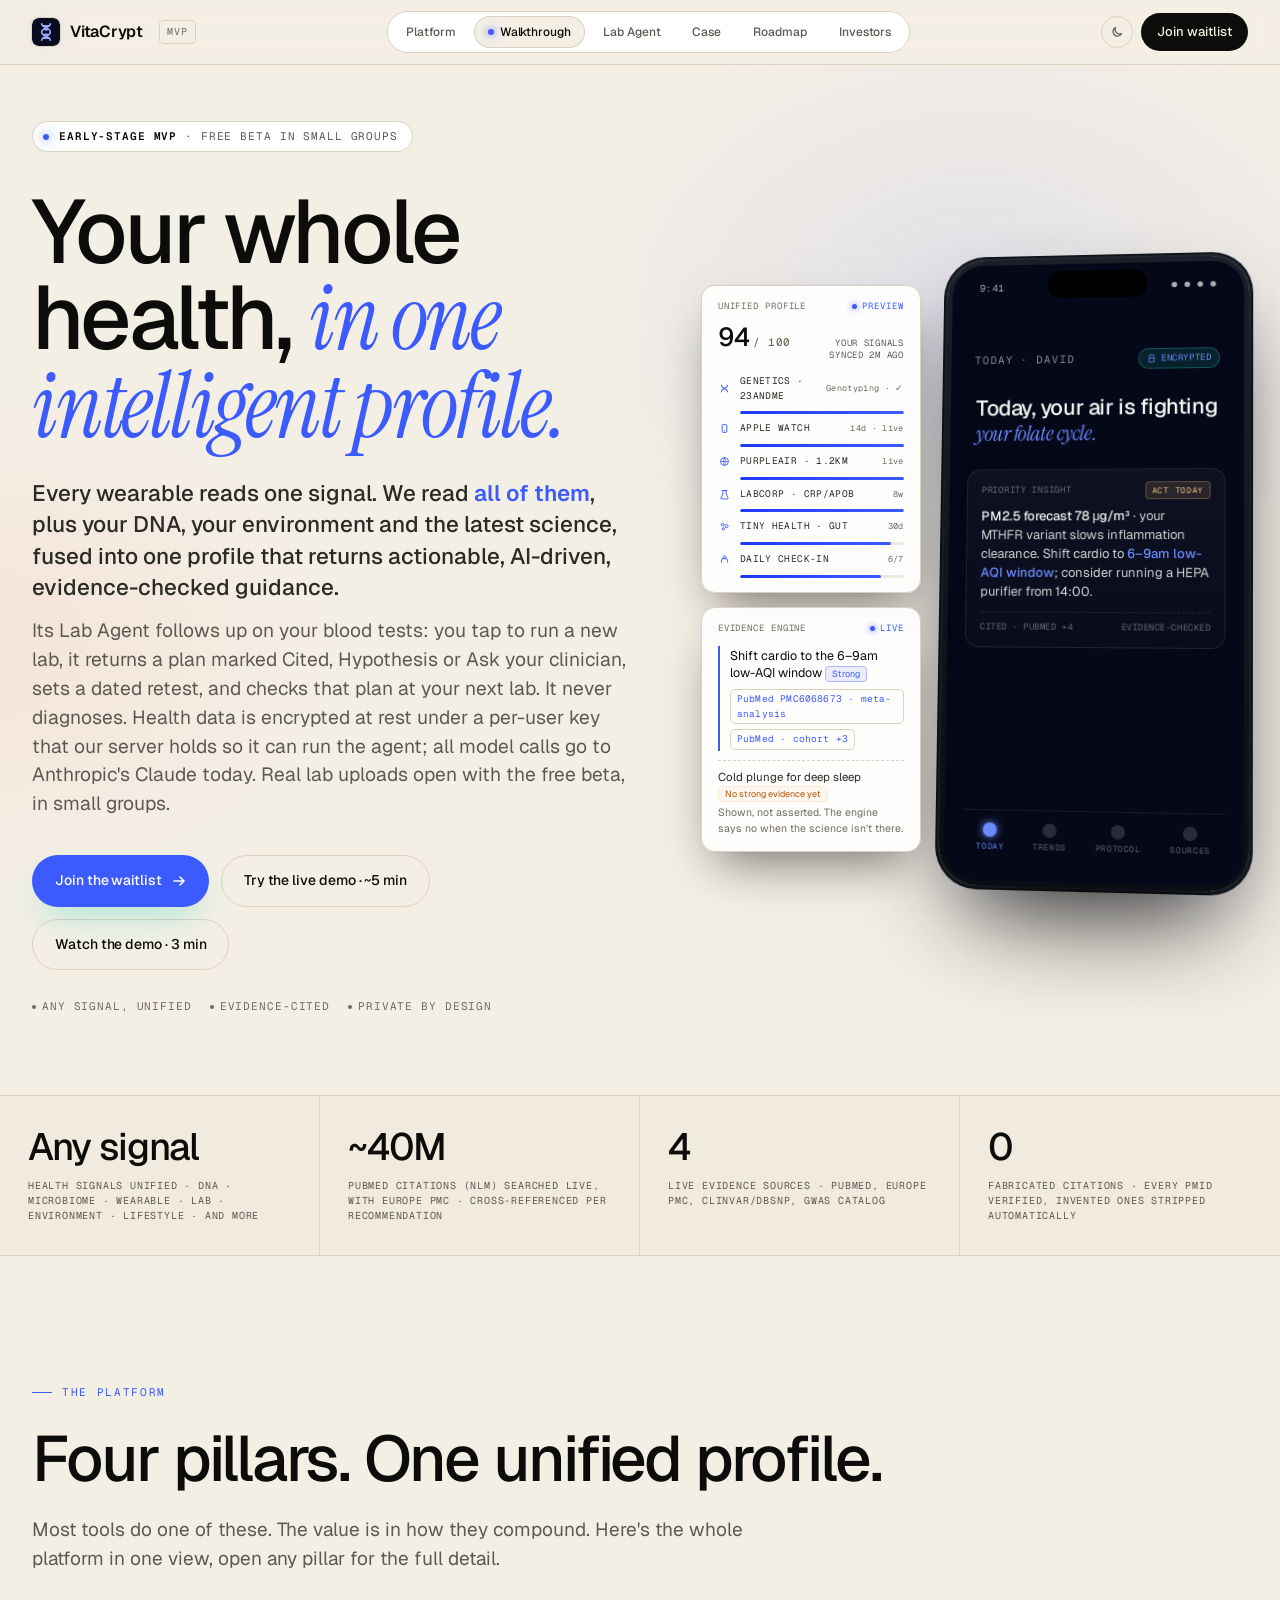
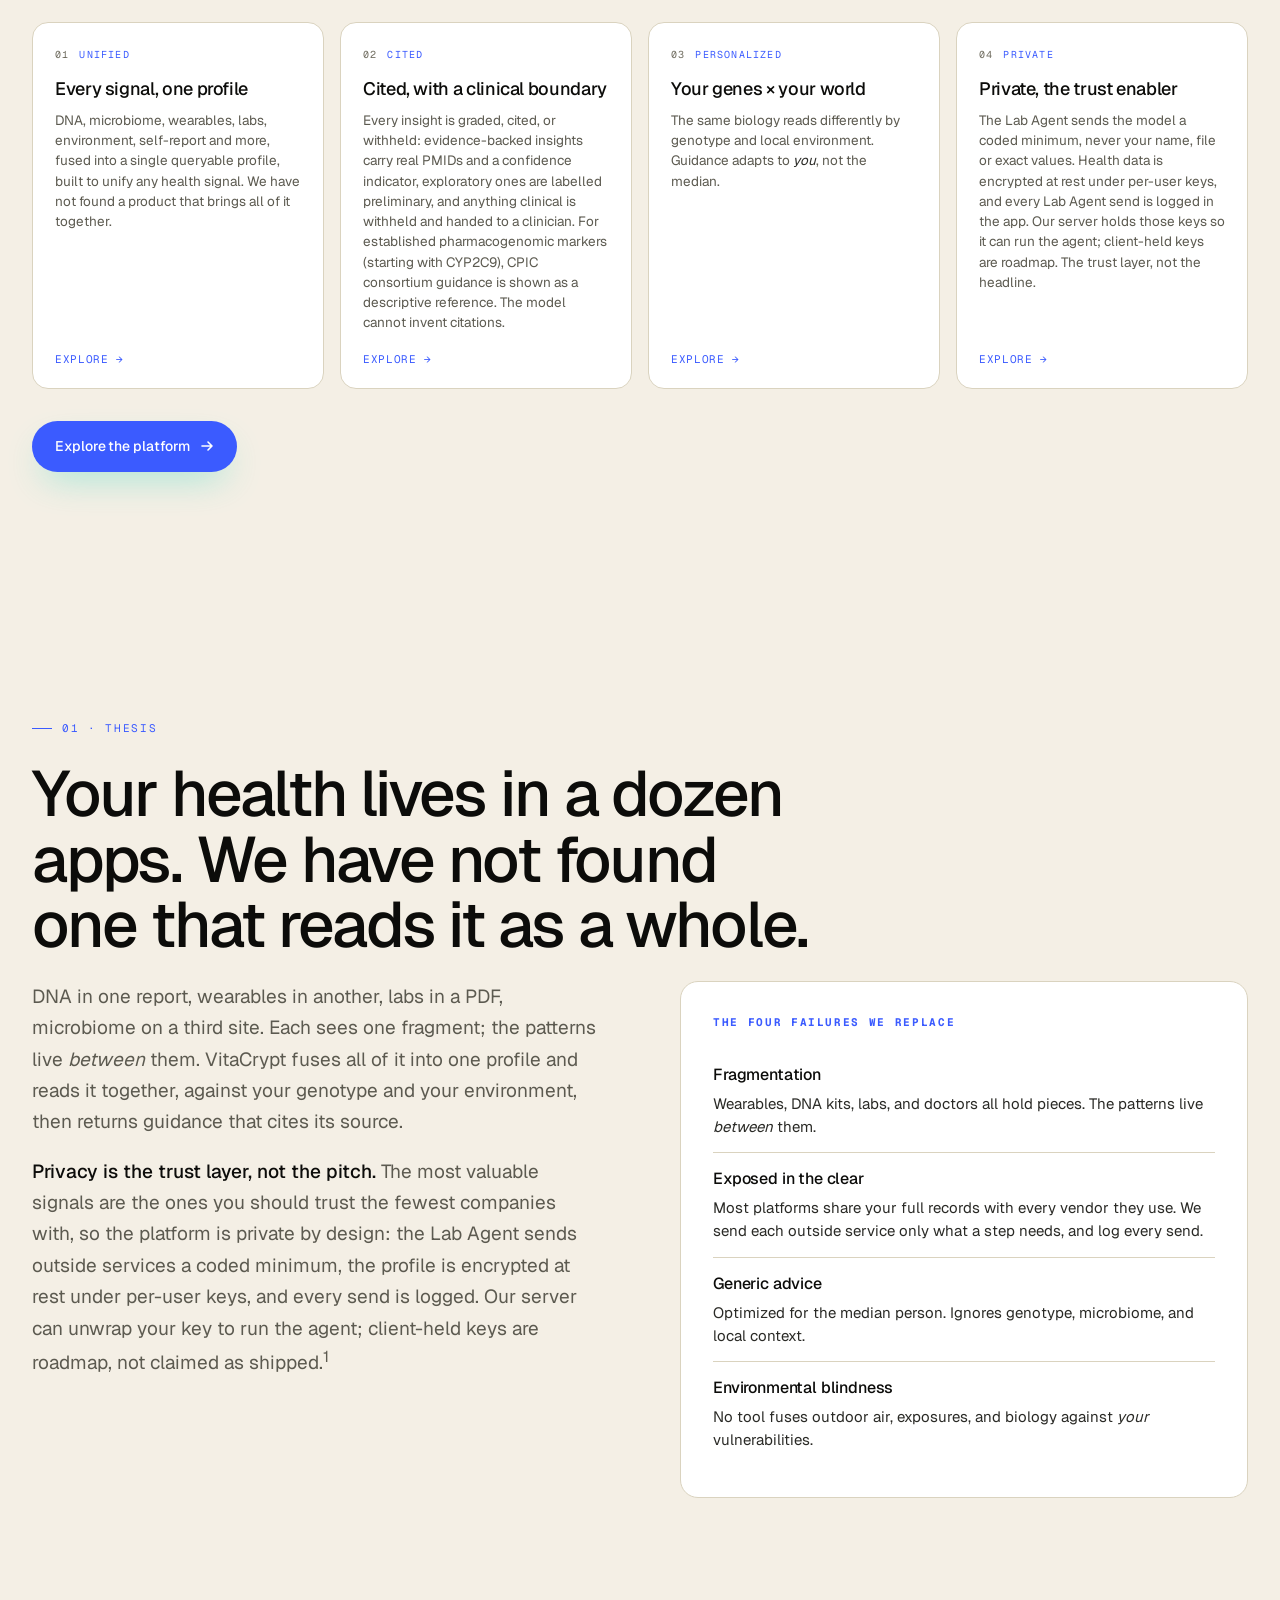
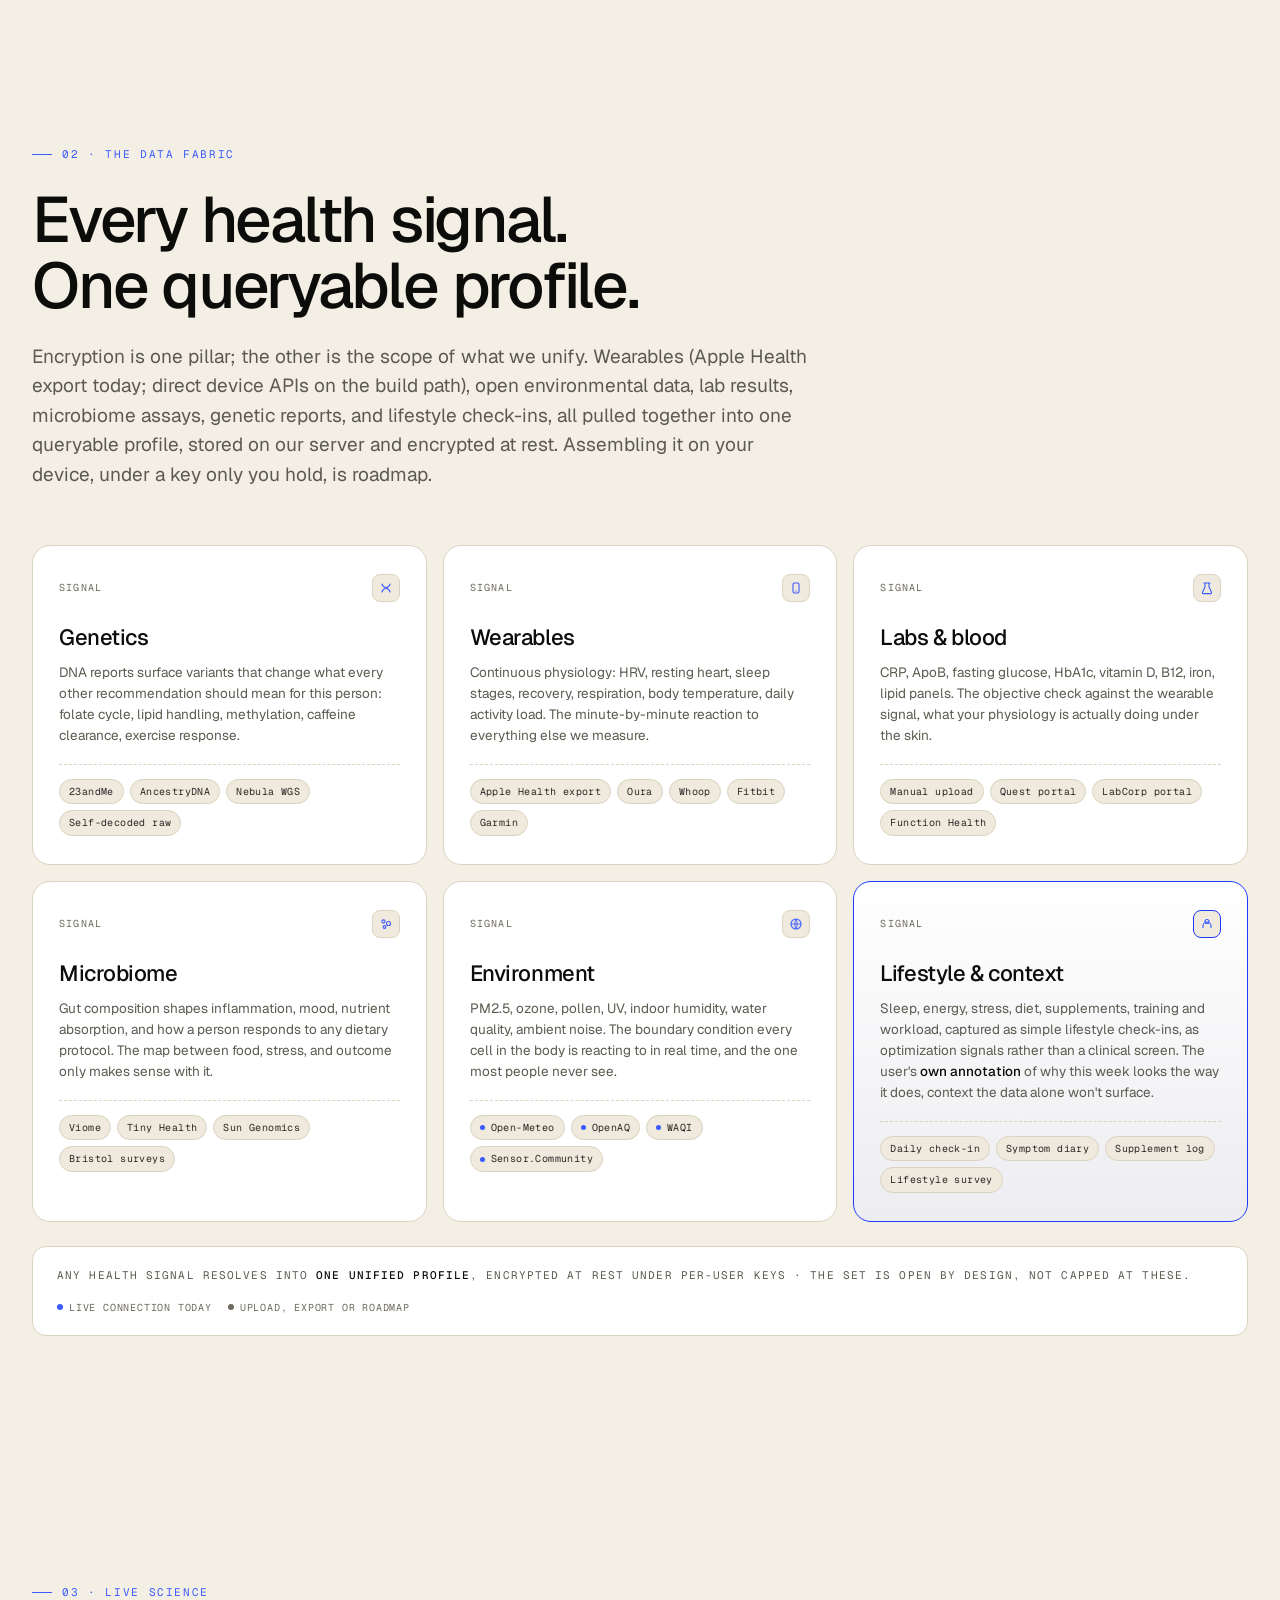
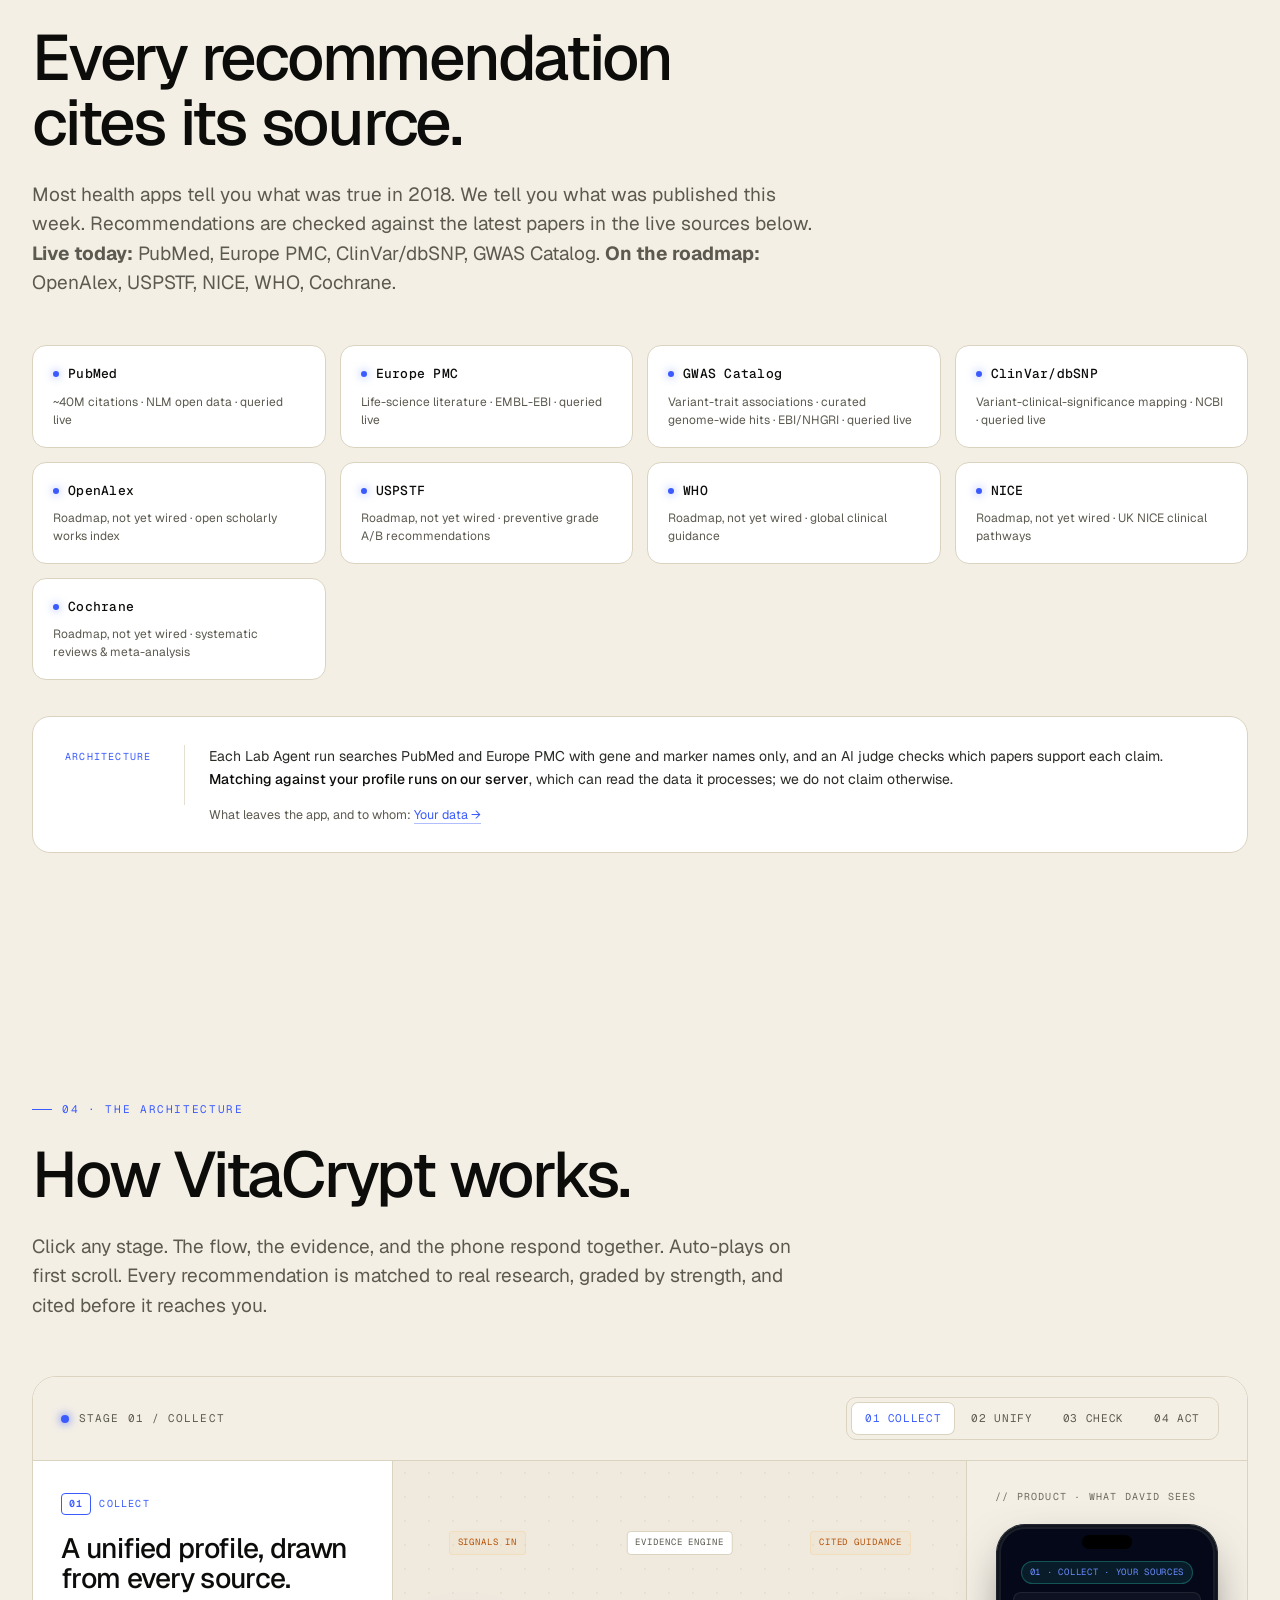
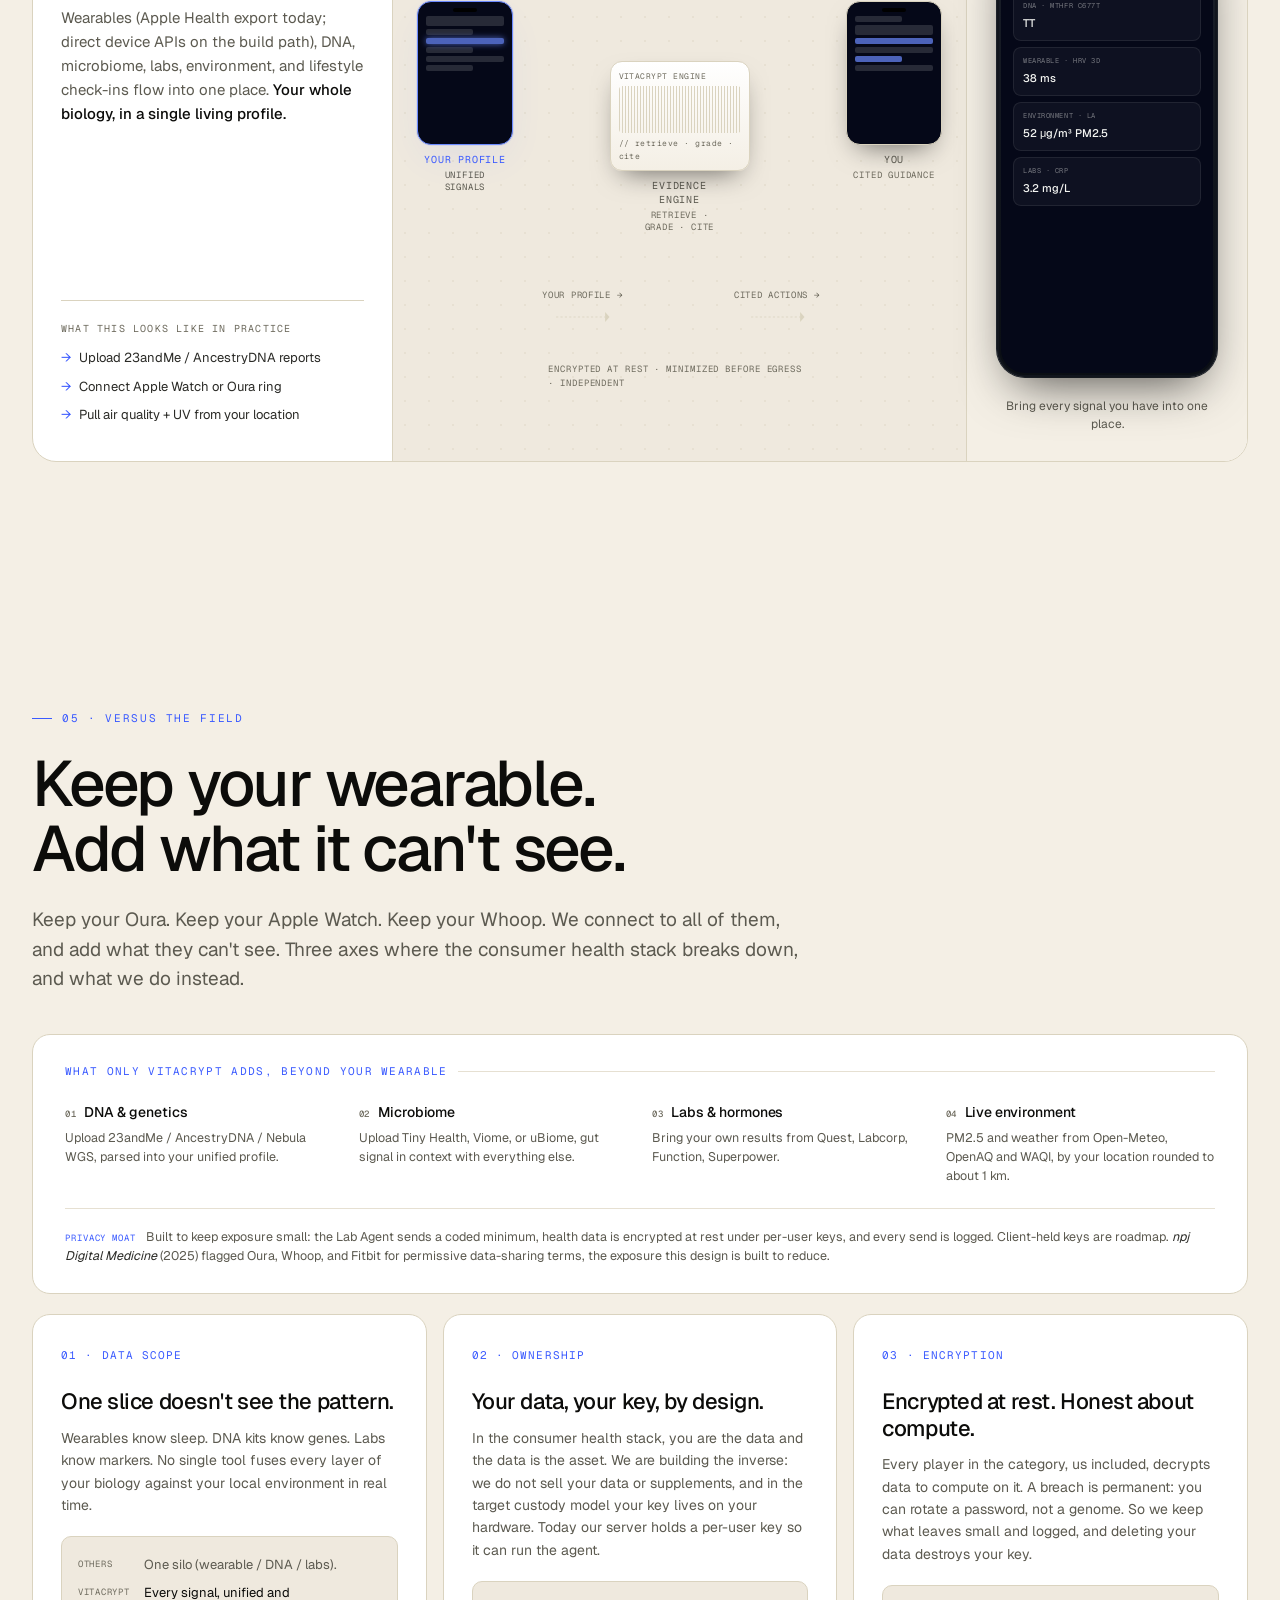
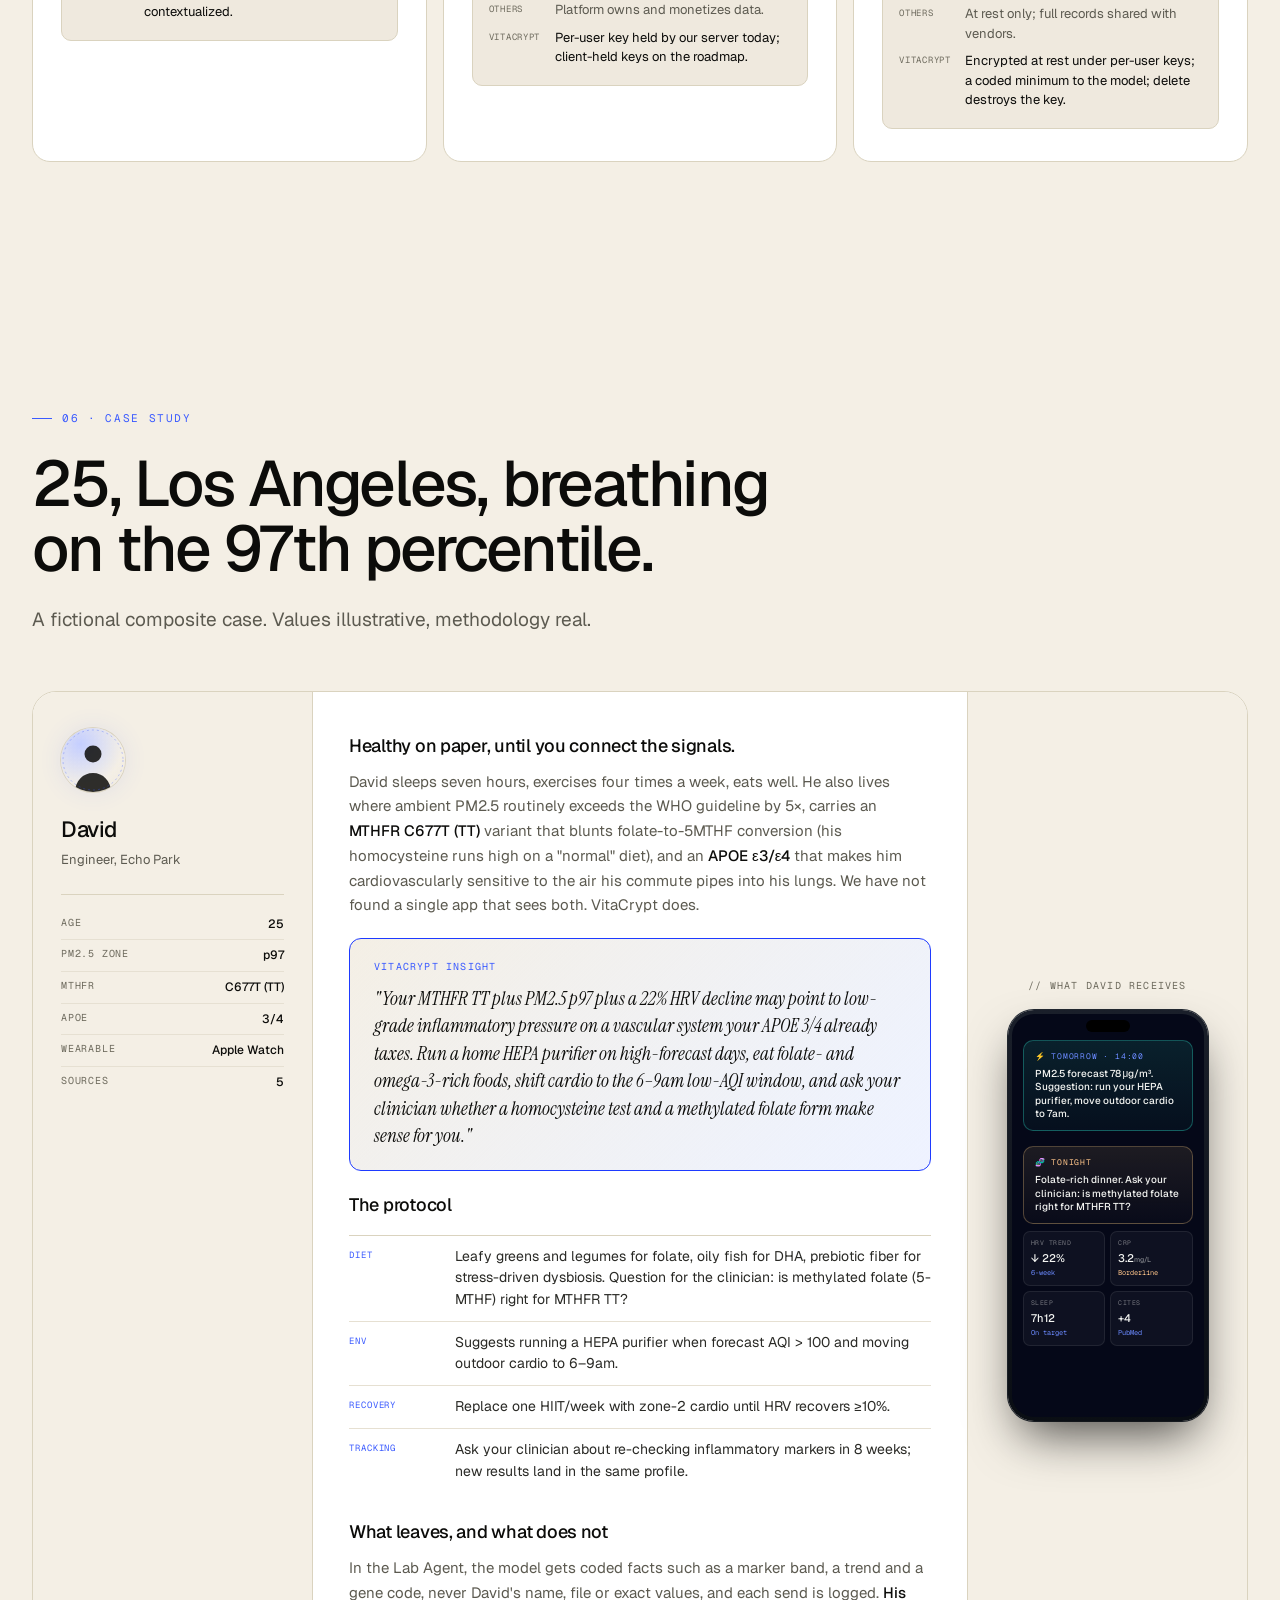
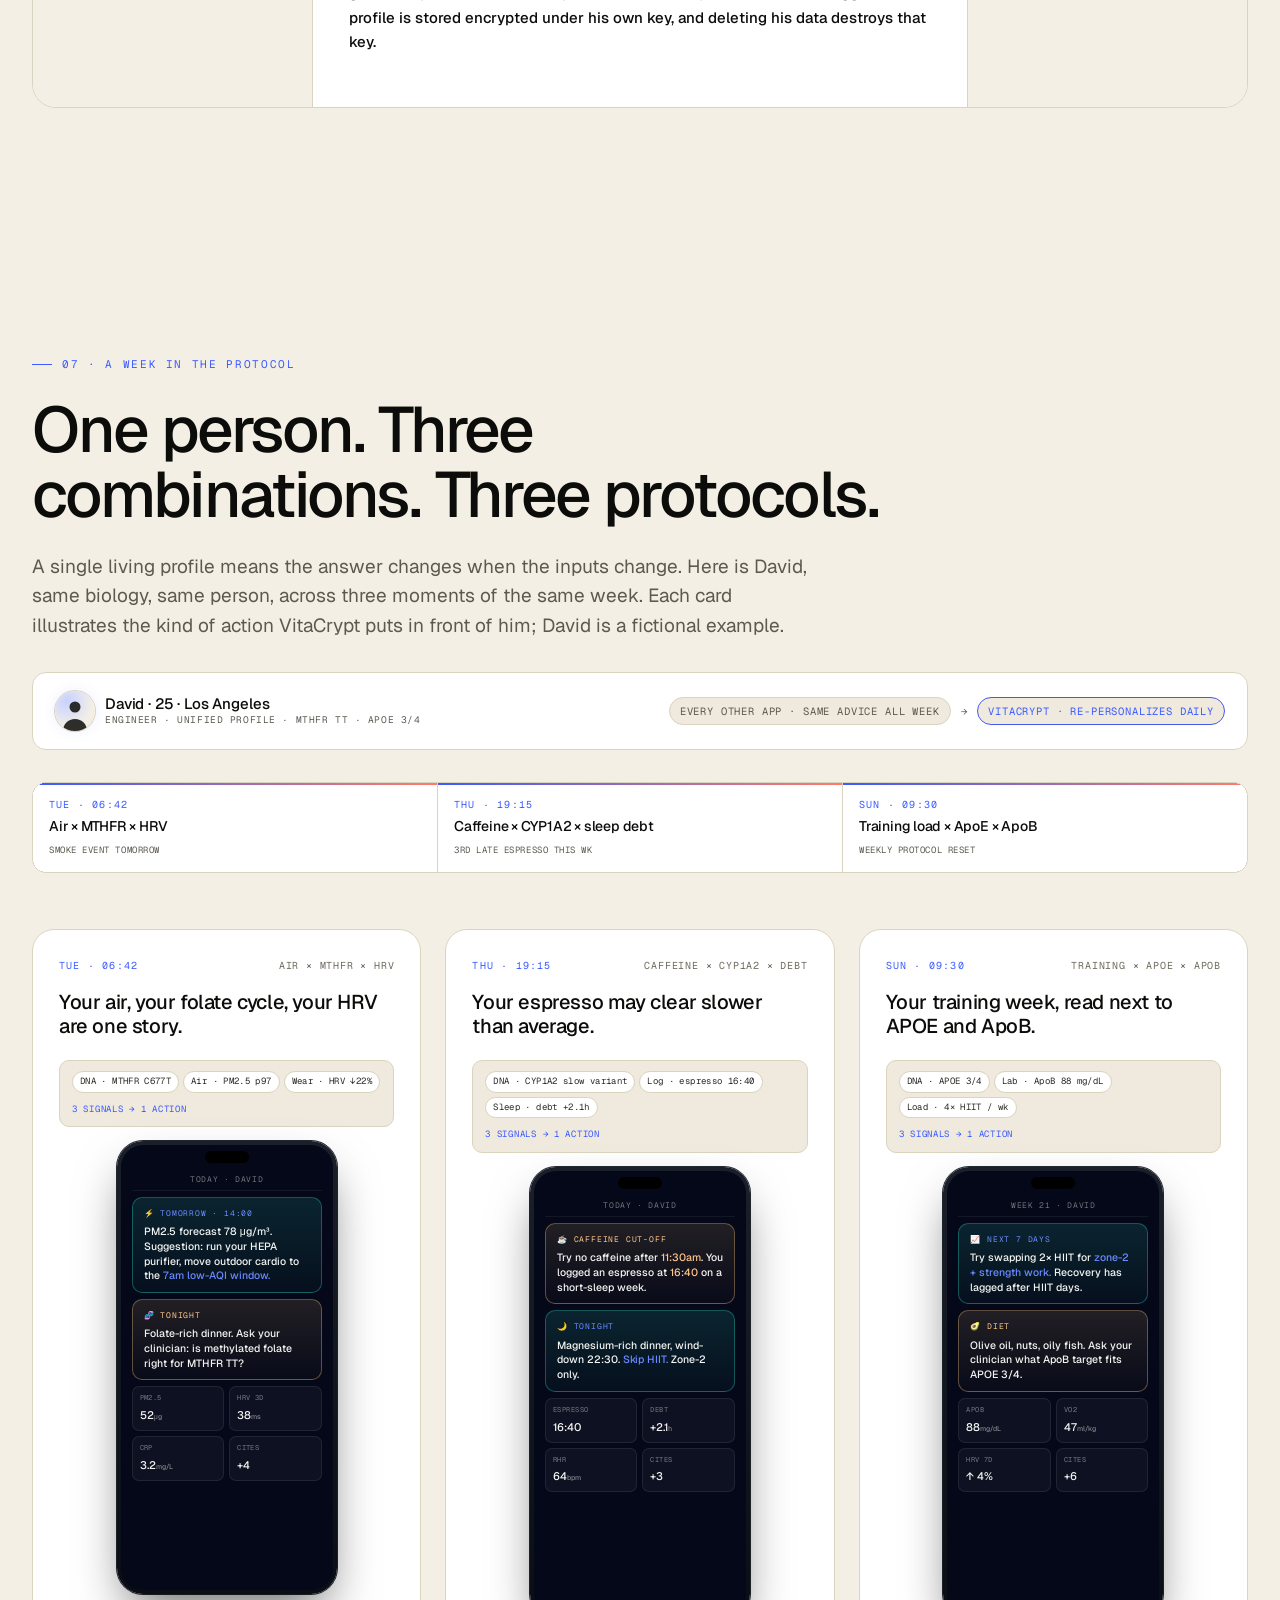
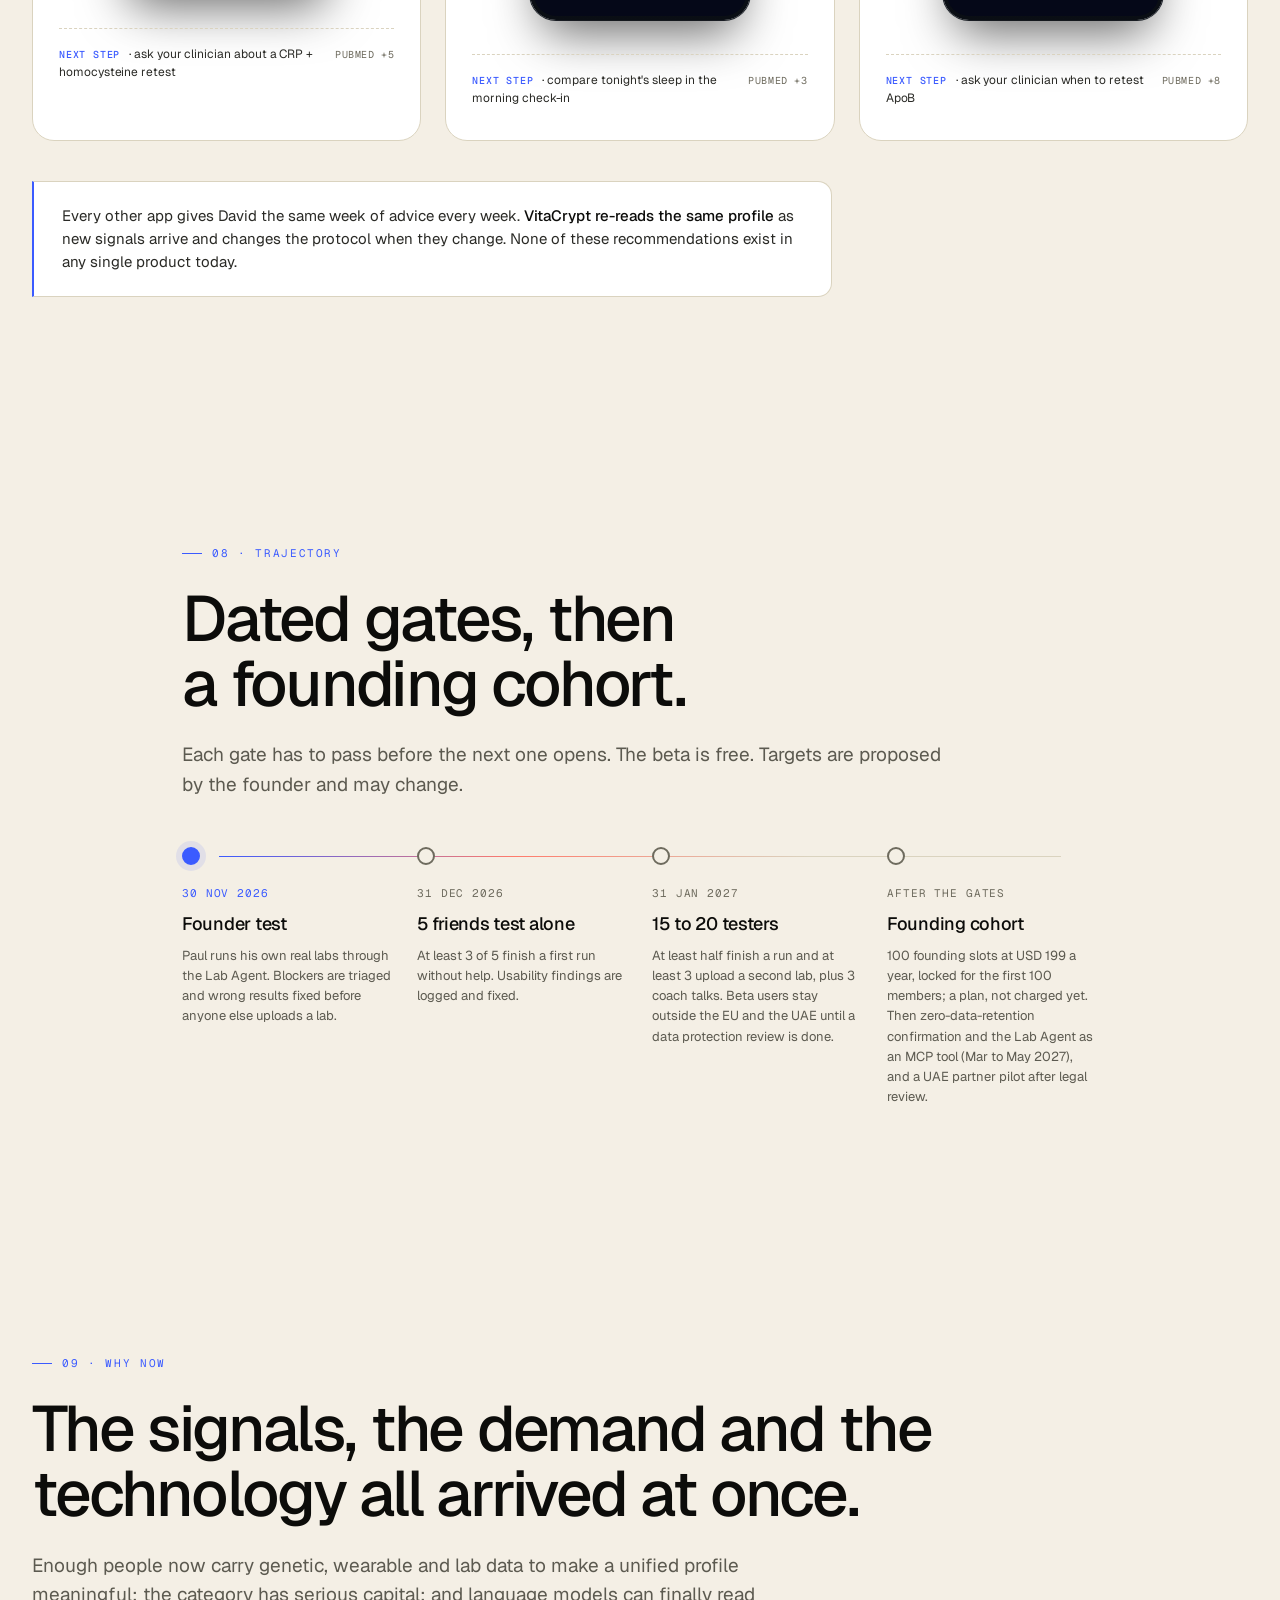
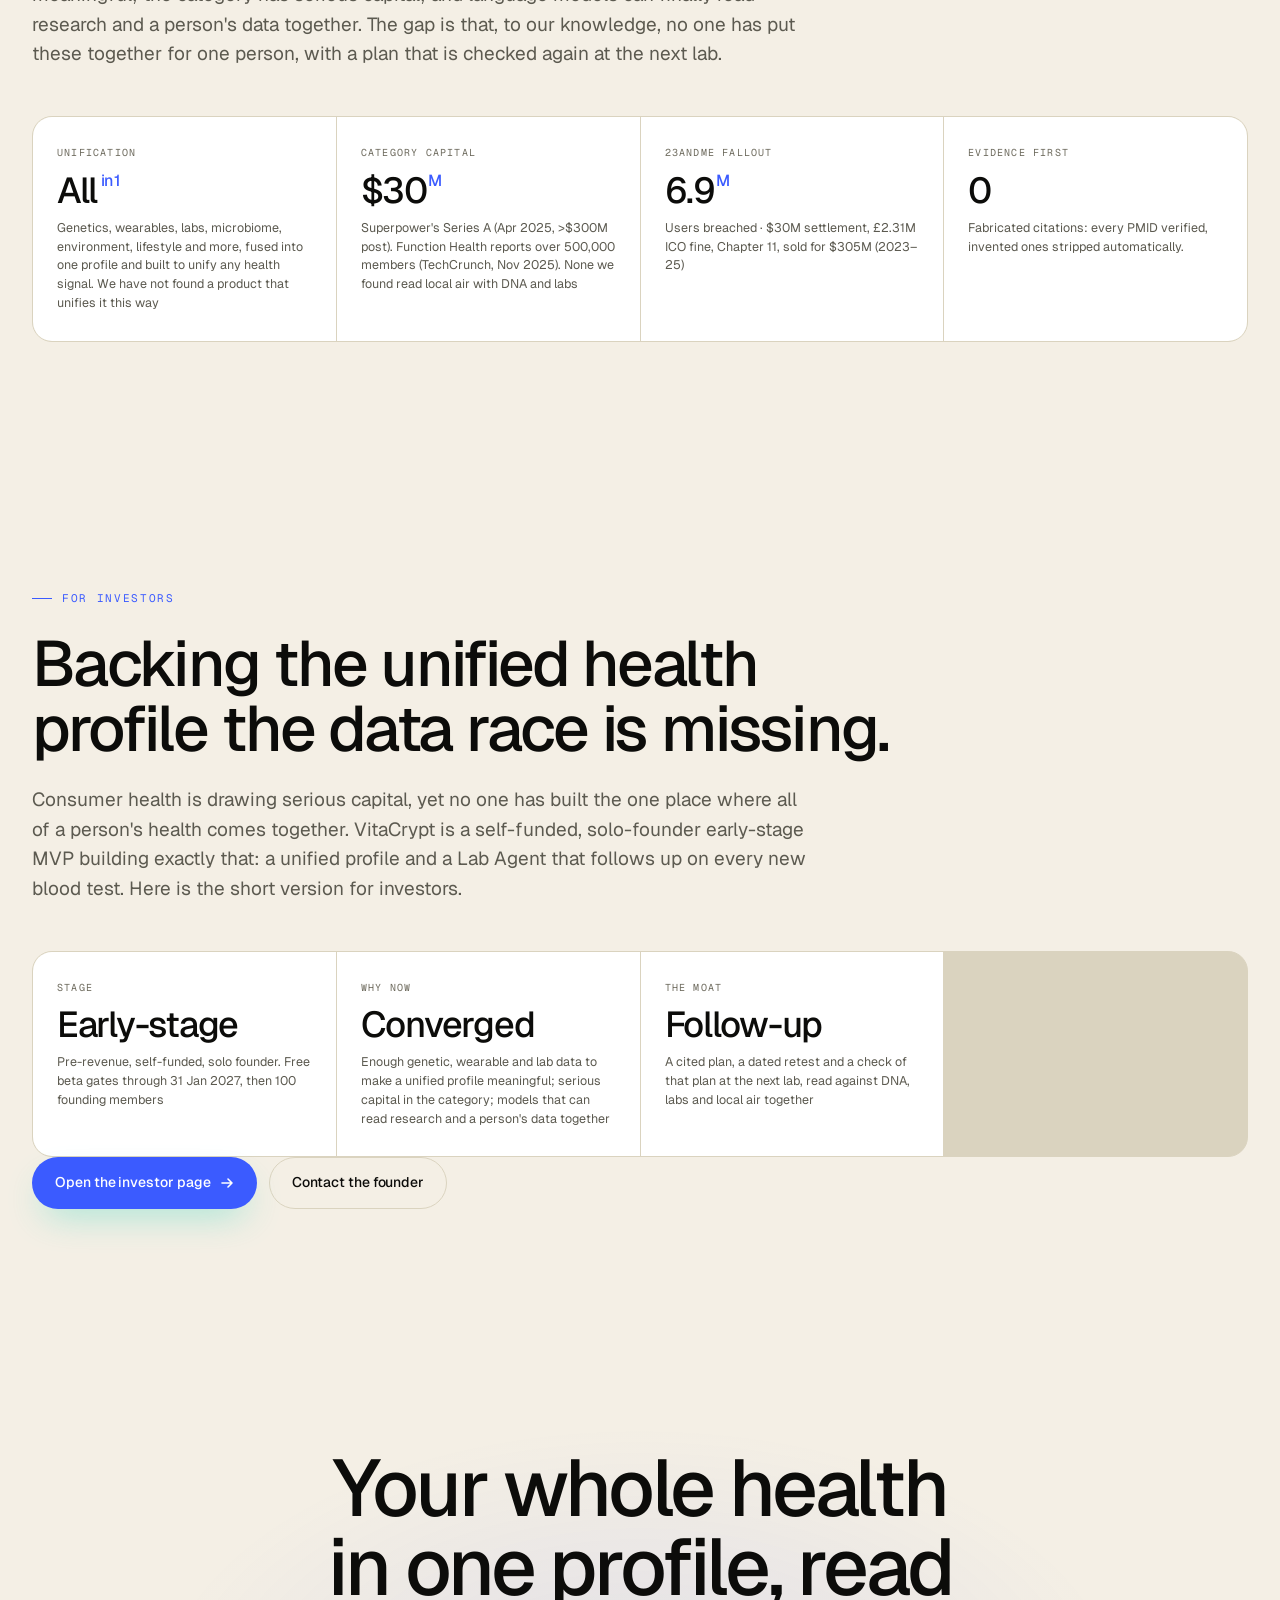
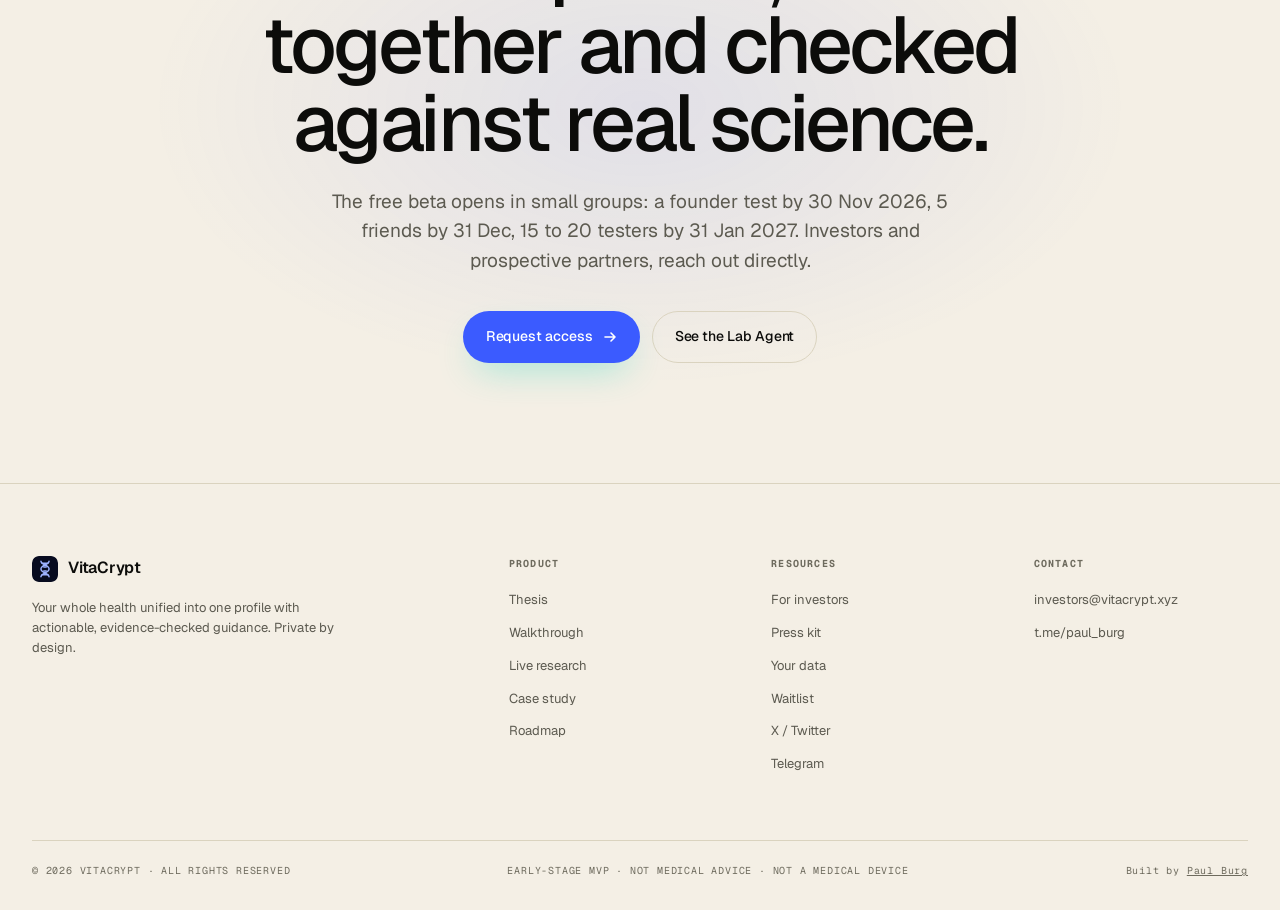
==== index.html @ 54ac2cd1 "landing: align public pages with the 16 Nov deck facts - Remove FHE, "pre-launch", Q4 2026 design pa" ====
<!DOCTYPE html>
<html lang="en" data-theme="dark">
<head>
<meta charset="UTF-8">
<meta name="viewport" content="width=device-width, initial-scale=1.0, viewport-fit=cover">
<meta name="theme-color" content="#06080C">
<meta name="color-scheme" content="dark light">

<!-- Primary SEO -->
<title>VitaCrypt · Your whole health in one intelligent profile</title>
<meta name="description" content="Your whole health in one intelligent profile: every signal you have, fused into actionable, AI-driven, evidence-checked guidance. Private by design.">
<meta name="keywords" content="VitaCrypt, unified health profile, evidence-checked health guidance, personalized health, personal health intelligence, longevity, health data privacy, PubMed">
<meta name="author" content="VitaCrypt">
<meta name="robots" content="index, follow, max-image-preview:large, max-snippet:-1, max-video-preview:-1">
<meta name="googlebot" content="index, follow">
<link rel="canonical" href="https://vitacrypt.xyz/">

<!-- Favicon suite (WebP-first, JPEG fallback for older browsers) -->
<link rel="icon" type="image/svg+xml" href="/img/vitacrypt-mark.svg">
<link rel="icon" type="image/png" href="/img/vitacrypt-mark-512.png">
<link rel="apple-touch-icon" sizes="180x180" href="/img/vitacrypt-mark-180.png">
<meta name="apple-mobile-web-app-title" content="VitaCrypt">
<meta name="application-name" content="VitaCrypt">

<!-- Open Graph / Facebook / LinkedIn / Slack / Discord / iMessage -->
<meta property="og:type" content="website">
<meta property="og:site_name" content="VitaCrypt">
<meta property="og:locale" content="en_US">
<meta property="og:url" content="https://vitacrypt.xyz/">
<meta property="og:title" content="VitaCrypt · Your whole health in one intelligent profile">
<meta property="og:description" content="Genetics, wearables, labs, microbiome, environment and lifestyle, unified into one profile with actionable, AI-driven, evidence-checked guidance. Private by design.">
<meta property="og:image" content="https://vitacrypt.xyz/img/og-preview-v3.jpg">
<meta property="og:image:secure_url" content="https://vitacrypt.xyz/img/og-preview-v3.jpg">
<meta property="og:image:type" content="image/jpeg">
<meta property="og:image:width" content="1200">
<meta property="og:image:height" content="630">
<meta property="og:image:alt" content="VitaCrypt · Your whole health in one intelligent profile">

<!-- Twitter / X -->
<meta name="twitter:card" content="summary_large_image">
<meta name="twitter:site" content="@vita_crypt">
<meta name="twitter:creator" content="@vita_crypt">
<meta name="twitter:url" content="https://vitacrypt.xyz/">
<meta name="twitter:title" content="VitaCrypt · Your whole health in one intelligent profile">
<meta name="twitter:description" content="Genetics, wearables, labs, microbiome, environment and lifestyle, unified into one profile with actionable, AI-driven, evidence-checked guidance. Private by design.">
<meta name="twitter:image" content="https://vitacrypt.xyz/img/og-preview-v3.jpg">
<meta name="twitter:image:alt" content="VitaCrypt · Your whole health in one intelligent profile">

<!-- Schema.org structured data -->
<script type="application/ld+json">
{
  "@context": "https://schema.org",
  "@graph": [
    {
      "@type": "Organization",
      "@id": "https://vitacrypt.xyz/#organization",
      "name": "VitaCrypt",
      "url": "https://vitacrypt.xyz/",
      "logo": {
        "@type": "ImageObject",
        "url": "https://vitacrypt.xyz/img/vitacrypt-mark-512.png",
        "width": 512,
        "height": 512
      },
      "description": "A unified health profile that turns genetics, wearables, labs, microbiome, environment and lifestyle into actionable, AI-driven, evidence-checked guidance. Private by design.",
      "sameAs": [
        "https://x.com/vita_crypt"
      ],
      "contactPoint": [
        {"@type": "ContactPoint", "email": "investors@vitacrypt.xyz", "contactType": "investor relations"}
      ]
    },
    {
      "@type": "WebSite",
      "@id": "https://vitacrypt.xyz/#website",
      "url": "https://vitacrypt.xyz/",
      "name": "VitaCrypt",
      "publisher": {"@id": "https://vitacrypt.xyz/#organization"},
      "inLanguage": "en-US"
    },
    {
      "@type": "WebPage",
      "@id": "https://vitacrypt.xyz/#webpage",
      "url": "https://vitacrypt.xyz/",
      "name": "VitaCrypt · Your whole health in one intelligent profile",
      "isPartOf": {"@id": "https://vitacrypt.xyz/#website"},
      "about": {"@id": "https://vitacrypt.xyz/#organization"},
      "primaryImageOfPage": "https://vitacrypt.xyz/img/og-preview-v3.jpg",
      "description": "VitaCrypt unifies genetics, wearables, labs, microbiome, environment and lifestyle into one health profile with actionable, evidence-checked guidance. Private by design.",
      "inLanguage": "en-US"
    },
    {
      "@type": "SoftwareApplication",
      "name": "VitaCrypt",
      "applicationCategory": "HealthApplication",
      "operatingSystem": "Web",
      "description": "Unifies genetics, wearables, labs, microbiome, environment and lifestyle into one health profile with actionable, AI-driven, evidence-checked guidance. Private by design.",
      "offers": {
        "@type": "Offer",
        "price": "0",
        "priceCurrency": "USD",
        "availability": "https://schema.org/PreOrder"
      },
      "publisher": {"@id": "https://vitacrypt.xyz/#organization"}
    }
  ]
}
</script>

<!-- Google Analytics 4 -->
<script async src="https://www.googletagmanager.com/gtag/js?id=G-NGT34ZL8HV"></script>
<script>
  window.dataLayer = window.dataLayer || [];
  function gtag(){dataLayer.push(arguments);}
  gtag('js', new Date());
  gtag('config', 'G-NGT34ZL8HV', {
    anonymize_ip: true,
    cookie_flags: 'SameSite=None;Secure'
  });
</script>

<!-- Fonts -->
<link rel="preconnect" href="https://fonts.googleapis.com">
<link rel="preconnect" href="https://fonts.gstatic.com" crossorigin>
<link rel="dns-prefetch" href="https://fonts.googleapis.com">
<link rel="preload" as="style" href="https://fonts.googleapis.com/css2?family=Geist:wght@400;500;600&family=Geist+Mono:wght@400;500&family=Instrument+Serif:ital@0;1&display=swap" onload="this.onload=null;this.rel='stylesheet'">
<noscript><link rel="stylesheet" href="https://fonts.googleapis.com/css2?family=Geist:wght@400;500;600&family=Geist+Mono:wght@400;500&family=Instrument+Serif:ital@0;1&display=swap"></noscript>

<style>
:root {
  --bg: #070B1F;
  --bg-2: #0B1230;
  --surface: #121A3F;
  --surface-2: #1A2350;
  --line: #232C5E;
  --line-soft: #1A2350;
  --ink: #F5F3EE;
  --ink-2: #D9D6CD;
  --ink-mute: #95A0CC;
  --ink-faint: #7A85B5;
  --teal: #6B8AFF;
  --teal-deep: #3B5BFF;
  --teal-glow: rgba(107, 138, 255, 0.20);
  --indigo: #FF9882;
  --indigo-glow: rgba(255, 152, 130, 0.18);
  --amber: #FFC58A;
  --rose: #FF7B6B;
  /* Device (phone) palette: INVERTS vs page theme. Dark page → LIGHT device. */
  --device-bg: #ECE6D9;
  --device-frame-grad: linear-gradient(180deg, #E6E8EC 0%, #C6CAD2 100%);
  --device-edge-1: #F2F3F5;
  --device-edge-2: #B2B7C1;
  --device-ink: #14161C;
  --device-ink-rgb: 18, 20, 26;
  --device-fill-rgb: 18, 20, 26;
}

html[data-theme="light"] {
  --bg: #F4EFE5;
  --bg-2: #EFE9DE;
  --surface: #FFFFFF;
  --surface-2: #F4EFE5;
  --line: #DAD3BF;
  --line-soft: #E6E0D2;
  --ink: #0C0C0A;
  --ink-2: #2A2A26;
  --ink-mute: #5C5A50;
  --ink-faint: #6E6B5E;
  --teal: #3B5BFF;
  --teal-deep: #1E3AFF;
  --teal-glow: rgba(59, 91, 255, 0.10);
  --indigo: #FF7B6B;
  --indigo-glow: rgba(255, 123, 107, 0.10);
  --amber: #B45309;
  --rose: #B91C1C;
  /* Light page → DARK device (original look). */
  --device-bg: #050818;
  --device-frame-grad: linear-gradient(180deg, #1A1F2A 0%, #0A0E14 100%);
  --device-edge-1: #232932;
  --device-edge-2: #11151D;
  --device-ink: #F4F5F2;
  --device-ink-rgb: 244, 245, 242;
  --device-fill-rgb: 255, 255, 255;
}

/* Device screens render the OPPOSITE theme's accents so they read on the inverted background */
.phone .screen,
.pipe-phone .mini-screen,
.case-device .mini-screen,
.gal-screen,
.arch-node:not(.server) .frame {
  --teal: #3B5BFF;
  --amber: #B45309;
  --rose: #B91C1C;
}
html[data-theme="light"] .phone .screen,
html[data-theme="light"] .pipe-phone .mini-screen,
html[data-theme="light"] .case-device .mini-screen,
html[data-theme="light"] .gal-screen,
html[data-theme="light"] .arch-node:not(.server) .frame {
  --teal: #6B8AFF;
  --amber: #FFC58A;
  --rose: #FF7B6B;
}

* { box-sizing: border-box; margin: 0; padding: 0; }
html { scroll-behavior: smooth; background: var(--bg); transition: background 0.5s ease; }
body {
  background: var(--bg);
  color: var(--ink);
  font-family: 'Geist', -apple-system, sans-serif;
  font-size: 16px;
  line-height: 1.55;
  -webkit-font-smoothing: antialiased;
  -moz-osx-font-smoothing: grayscale;
  overflow-x: hidden;
  transition: background 0.5s ease, color 0.5s ease;
}
.serif { font-family: 'Instrument Serif', serif; font-style: italic; letter-spacing: -0.01em; }
.mono { font-family: 'Geist Mono', ui-monospace, monospace; }

a { color: inherit; text-decoration: none; }
button { font: inherit; color: inherit; background: none; border: none; cursor: pointer; }
img, svg { display: block; max-width: 100%; }

/* A11y: visible keyboard focus (mouse focus stays clean via :focus-visible) */
:focus-visible { outline: 2px solid var(--teal); outline-offset: 2px; border-radius: 2px; }
:focus:not(:focus-visible) { outline: none; }

.wrap { max-width: 1280px; margin: 0 auto; padding: 0 32px; position: relative; }
.wrap-tight { max-width: 980px; margin: 0 auto; padding: 0 32px; position: relative; }

/* ====================== NAV ====================== */
nav.top {
  position: sticky; top: 0; z-index: 60;
  background: color-mix(in srgb, var(--bg) 80%, transparent);
  backdrop-filter: saturate(1.4) blur(14px);
  -webkit-backdrop-filter: saturate(1.4) blur(14px);
  border-bottom: 1px solid var(--line);
}
nav.top .inner {
  display: flex; align-items: center; justify-content: space-between;
  height: 64px;
}
nav.top .brand { display: flex; align-items: center; gap: 10px; }
nav.top .brand img {
  width: 28px; height: 28px; border-radius: 7px; object-fit: cover;
  box-shadow: 0 0 0 1px var(--line), 0 0 20px var(--teal-glow);
}
nav.top .brand .word {
  font-weight: 600; font-size: 16px; letter-spacing: -0.015em;
}
nav.top .brand .tag {
  font-family: 'Geist Mono', monospace;
  font-size: 10px;
  letter-spacing: 0.12em;
  color: var(--ink-faint);
  text-transform: uppercase;
  padding: 3px 7px;
  border: 1px solid var(--line);
  border-radius: 4px;
  margin-left: 6px;
}
nav.top .tabs {
  display: flex; gap: 4px;
  background: var(--surface);
  border: 1px solid var(--line);
  padding: 4px;
  border-radius: 999px;
}
nav.top .tabs a {
  font-size: 12px;
  font-weight: 500;
  letter-spacing: -0.005em;
  color: var(--ink-mute);
  padding: 7px 14px;
  border-radius: 999px;
  transition: all 0.2s;
  display: inline-flex; align-items: center; gap: 6px;
}
nav.top .tabs a:hover { color: var(--ink); }
nav.top .tabs a.demo-link {
  color: var(--ink);
  background: var(--bg);
  box-shadow: inset 0 0 0 1px var(--line);
}
nav.top .tabs a.demo-link .pulse {
  width: 6px; height: 6px; border-radius: 50%;
  background: var(--teal); box-shadow: 0 0 8px var(--teal);
  animation: heartbeat 1s ease-in-out infinite;
}
nav.top .right { display: flex; align-items: center; gap: 8px; }
.t-toggle {
  display: inline-flex; align-items: center; justify-content: center;
  width: 32px; height: 32px;
  border: 1px solid var(--line);
  border-radius: 999px;
  color: var(--ink-mute);
  transition: all 0.2s;
}
.t-toggle:hover { color: var(--ink); border-color: var(--ink-faint); }
.cta-pill {
  display: inline-flex; align-items: center; gap: 6px;
  padding: 9px 16px;
  border-radius: 999px;
  background: var(--ink);
  color: var(--bg);
  font-size: 13px;
  font-weight: 500;
  transition: all 0.2s;
}
.cta-pill:hover { transform: translateY(-1px); box-shadow: 0 8px 24px -6px var(--teal-glow); }

@keyframes heartbeat {
  0%, 100% { opacity: 0.55; transform: scale(0.85); }
  50%      { opacity: 1;    transform: scale(1.15); }
}

/* ====================== HERO ====================== */
.hero {
  position: relative;
  padding: 56px 0 80px;
  overflow: hidden;
}
.hero::before {
  content: '';
  position: absolute;
  inset: -100px -200px 0 -200px;
  background:
    radial-gradient(ellipse 700px 500px at 70% 30%, var(--teal-glow), transparent 60%),
    radial-gradient(ellipse 600px 400px at 10% 60%, var(--indigo-glow), transparent 60%);
  pointer-events: none;
  z-index: 0;
}
.hero .inner {
  position: relative; z-index: 1;
  display: grid;
  grid-template-columns: 1.05fr 0.95fr;
  gap: 64px;
  align-items: center;
}
@media (max-width: 1024px) {
  .hero .inner { grid-template-columns: 1fr; gap: 48px; }
}

.hero .status {
  display: inline-flex; align-items: center; gap: 10px;
  padding: 6px 14px 6px 10px;
  border-radius: 999px;
  background: var(--surface);
  border: 1px solid var(--line);
  font-family: 'Geist Mono', monospace;
  font-size: 11px;
  letter-spacing: 0.08em;
  color: var(--ink-mute);
  text-transform: uppercase;
  margin-bottom: 36px;
}
.hero .status .dot {
  width: 6px; height: 6px; border-radius: 50%;
  background: var(--teal); box-shadow: 0 0 12px var(--teal);
  animation: heartbeat 1s ease-in-out infinite;
}
.hero .status strong { color: var(--ink); font-weight: 600; }

.hero h1 {
  font-size: clamp(48px, 7vw, 96px);
  line-height: 0.96;
  font-weight: 500;
  letter-spacing: -0.04em;
  margin-bottom: 28px;
  max-width: 13ch;
  text-wrap: balance;
}
.hero h1 .accent {
  color: var(--teal);
  font-family: 'Instrument Serif', serif;
  font-style: italic;
  font-weight: 400;
  letter-spacing: -0.025em;
}
.hero p.lead {
  font-size: clamp(18px, 1.5vw, 21px);
  color: var(--ink-mute);
  max-width: 52ch;
  margin-bottom: 36px;
  line-height: 1.5;
}
.hero p.lead strong { color: var(--ink); font-weight: 500; }
.hero p.lead-punch {
  font-size: clamp(20px, 1.75vw, 24px);
  color: var(--ink-2);
  max-width: 54ch;
  margin-top: 14px;
  margin-bottom: 14px;
  line-height: 1.4;
  font-weight: 500;
}
.hero p.lead-punch em { color: var(--teal); font-style: normal; font-weight: 600; }

.hero-cta { display: flex; flex-wrap: wrap; gap: 12px; align-items: center; }
.btn {
  display: inline-flex; align-items: center; gap: 10px;
  padding: 14px 22px;
  border-radius: 999px;
  font-size: 14px;
  font-weight: 500;
  transition: all 0.25s ease;
  letter-spacing: -0.005em;
  border: 1px solid transparent;
}
.btn-glow {
  background: var(--teal);
  color: #02110D;
  box-shadow: 0 16px 36px -12px rgba(45, 212, 191, 0.45);
}
html[data-theme="light"] .btn-glow { color: #FFFFFF; }
.btn-glow:hover {
  --lift: -2px;
  box-shadow: 0 22px 48px -12px rgba(45, 212, 191, 0.7), 0 0 0 4px var(--teal-glow);
}
.btn-ghost {
  background: transparent;
  color: var(--ink);
  border-color: var(--line);
}
.btn-ghost:hover { border-color: var(--ink-faint); background: var(--surface); }
.btn .arrow { transition: transform 0.25s; }
.btn:hover .arrow { transform: translateX(3px); }

.hero-quick {
  display: flex; gap: 18px; align-items: center;
  margin-top: 28px;
  font-family: 'Geist Mono', monospace;
  font-size: 11px;
  letter-spacing: 0.08em;
  color: var(--ink-faint);
  text-transform: uppercase;
  flex-wrap: wrap;
}
.hero-quick span { display: inline-flex; align-items: center; gap: 6px; }
.hero-quick span::before {
  content: ''; width: 4px; height: 4px; border-radius: 50%;
  background: var(--ink-faint);
}

/* ====================== HERO DEVICE (phone) ====================== */
.phone {
  position: absolute;
  inset: 0;
  border-radius: 44px;
  background:
    var(--device-frame-grad);
  box-shadow:
    0 50px 120px -30px rgba(0,0,0,0.85),
    0 0 0 2px var(--device-edge-1),
    0 0 0 4px var(--device-edge-2),
    0 24px 60px -12px var(--teal-glow);
  overflow: hidden;
  transform: rotateX(8deg) rotateY(-12deg) rotateZ(2deg);
  transform-style: preserve-3d;
  transition: transform 0.18s ease-out;
}
.phone .screen {
  position: absolute; inset: 6px;
  border-radius: 38px;
  background: var(--device-bg);
  overflow: hidden;
  display: flex; flex-direction: column;
}
.phone .notch {
  position: absolute; top: 12px; left: 50%; transform: translateX(-50%);
  width: 102px; height: 28px;
  background: #000;
  border-radius: 14px;
  z-index: 5;
}
.phone-statusbar {
  display: flex; justify-content: space-between; align-items: center;
  padding: 16px 28px 0;
  font-family: 'Geist Mono', monospace;
  font-size: 10px;
  letter-spacing: 0.04em;
  color: rgba(var(--device-ink-rgb), 0.7);
  position: relative; z-index: 4;
}
.phone-app {
  flex: 1;
  padding: 56px 18px 24px;
  display: flex; flex-direction: column;
  gap: 12px;
  overflow: hidden;
}
.phone-app .app-head {
  display: flex; align-items: center; justify-content: space-between;
  padding: 0 6px;
  margin-bottom: 6px;
}
.phone-app .app-title {
  font-size: 11px;
  font-family: 'Geist Mono', monospace;
  letter-spacing: 0.08em;
  color: rgba(var(--device-ink-rgb), 0.55);
  text-transform: uppercase;
}
.phone-app .lock-pill {
  display: inline-flex; align-items: center; gap: 5px;
  padding: 3px 8px;
  border-radius: 999px;
  background: rgba(45, 212, 191, 0.12);
  border: 1px solid rgba(45, 212, 191, 0.3);
  font-family: 'Geist Mono', monospace;
  font-size: 9px;
  letter-spacing: 0.06em;
  color: var(--teal);
  text-transform: uppercase;
}
.phone-app .lock-pill svg { width: 9px; height: 9px; }

.phone-app .headline {
  padding: 8px 8px 12px;
  font-size: 22px;
  font-weight: 500;
  line-height: 1.15;
  letter-spacing: -0.02em;
  color: var(--device-ink);
}
.phone-app .headline .accent {
  color: var(--teal);
  font-family: 'Instrument Serif', serif;
  font-style: italic;
  font-weight: 400;
}

.phone-card {
  background: linear-gradient(180deg, rgba(var(--device-fill-rgb),0.04), rgba(var(--device-fill-rgb),0.02));
  border: 1px solid rgba(var(--device-fill-rgb),0.08);
  border-radius: 14px;
  padding: 12px 14px;
}
.phone-card .head {
  display: flex; justify-content: space-between; align-items: center;
  margin-bottom: 8px;
  font-family: 'Geist Mono', monospace;
  font-size: 9px;
  letter-spacing: 0.08em;
  color: rgba(var(--device-ink-rgb), 0.4);
  text-transform: uppercase;
}
.phone-card .head .tag {
  background: rgba(245, 199, 126, 0.12);
  color: var(--amber);
  padding: 2px 6px;
  border-radius: 4px;
  border: 1px solid rgba(245, 199, 126, 0.25);
  font-size: 8px;
}
.phone-card .body {
  font-size: 13px;
  line-height: 1.45;
  color: rgba(var(--device-ink-rgb), 0.85);
  font-weight: 400;
}
.phone-card .body strong { color: var(--device-ink); font-weight: 500; }
.phone-card .body .em-teal { color: var(--teal); font-weight: 500; }
.phone-card .meta {
  margin-top: 10px;
  padding-top: 8px;
  border-top: 1px dashed rgba(var(--device-fill-rgb),0.1);
  display: flex; justify-content: space-between;
  font-family: 'Geist Mono', monospace;
  font-size: 9px;
  letter-spacing: 0.06em;
  color: rgba(var(--device-ink-rgb), 0.4);
  text-transform: uppercase;
}

.phone-mini-grid {
  display: grid;
  grid-template-columns: 1fr 1fr;
  gap: 8px;
}
.phone-mini {
  background: rgba(var(--device-fill-rgb),0.03);
  border: 1px solid rgba(var(--device-fill-rgb),0.08);
  border-radius: 10px;
  padding: 9px 10px;
}
.phone-mini .lbl {
  font-family: 'Geist Mono', monospace;
  font-size: 8px;
  letter-spacing: 0.08em;
  color: rgba(var(--device-ink-rgb), 0.4);
  text-transform: uppercase;
  margin-bottom: 4px;
}
.phone-mini .v {
  font-size: 16px;
  font-weight: 500;
  letter-spacing: -0.015em;
  color: var(--device-ink);
  font-variant-numeric: tabular-nums;
}
.phone-mini .v .unit {
  font-size: 9px; color: rgba(var(--device-ink-rgb), 0.5);
  margin-left: 2px; font-weight: 400;
}
.phone-mini .delta {
  font-family: 'Geist Mono', monospace;
  font-size: 9px;
  color: var(--teal);
  margin-top: 1px;
}
.phone-mini .delta.warn { color: var(--rose); }

.phone-tabbar {
  margin-top: auto;
  display: flex; justify-content: space-around;
  padding: 12px 0 4px;
  border-top: 1px solid rgba(var(--device-fill-rgb),0.08);
}
.phone-tabbar .tb {
  display: flex; flex-direction: column; align-items: center; gap: 3px;
  font-family: 'Geist Mono', monospace;
  font-size: 8px;
  letter-spacing: 0.08em;
  color: rgba(var(--device-ink-rgb), 0.4);
  text-transform: uppercase;
}
.phone-tabbar .tb.active { color: var(--teal); }
.phone-tabbar .tb .ic {
  width: 14px; height: 14px;
  border-radius: 50%;
  background: rgba(var(--device-ink-rgb), 0.15);
}
.phone-tabbar .tb.active .ic {
  background: var(--teal); box-shadow: 0 0 8px var(--teal);
}

/* ====================== FACTS RIBBON ====================== */
.facts {
  position: relative; z-index: 1;
  display: grid;
  grid-template-columns: repeat(4, 1fr);
  border-top: 1px solid var(--line);
  border-bottom: 1px solid var(--line);
  background: color-mix(in srgb, var(--bg-2) 80%, transparent);
}
.fact { padding: 32px 28px; border-right: 1px solid var(--line); }
.fact:last-child { border-right: none; }
.fact .num {
  font-size: 38px;
  line-height: 1;
  font-weight: 500;
  letter-spacing: -0.035em;
  margin-bottom: 12px;
}
.fact .num .unit { color: var(--teal); font-size: 18px; margin-left: 2px; vertical-align: top; }
.fact .lbl {
  font-family: 'Geist Mono', monospace;
  font-size: 10px;
  letter-spacing: 0.08em;
  color: var(--ink-mute);
  text-transform: uppercase;
  line-height: 1.5;
}
@media (max-width: 768px) {
  .facts { grid-template-columns: repeat(2, 1fr); }
  .fact:nth-child(2) { border-right: none; }
  .fact:nth-child(1), .fact:nth-child(2) { border-bottom: 1px solid var(--line); }
}

/* ====================== FOUR PILLARS OVERVIEW (5D) ====================== */
.pillars-grid {
  margin-top: 48px;
  display: grid;
  grid-template-columns: repeat(4, 1fr);
  gap: 16px;
}
.pillar-card {
  display: flex; flex-direction: column;
  padding: 24px 22px 20px;
  background: var(--surface);
  border: 1px solid var(--line);
  border-radius: 16px;
  transition: border-color 0.2s, transform 0.2s, box-shadow 0.2s;
}
.pillar-card:hover {
  border-color: color-mix(in srgb, var(--teal) 50%, var(--line));
  transform: translateY(-3px);
  box-shadow: 0 18px 40px -20px rgba(0,0,0,0.5), 0 0 0 1px var(--teal-glow);
}
.pillar-card .pc-head {
  display: flex; align-items: center; gap: 10px;
  margin-bottom: 16px;
  font-family: 'Geist Mono', monospace;
  font-size: 10px; letter-spacing: 0.12em; text-transform: uppercase;
}
.pillar-card .pc-ix { color: var(--ink-faint); }
.pillar-card .pc-tag { color: var(--teal); }
.pillar-card h3 {
  font-size: 18px; font-weight: 500; letter-spacing: -0.02em;
  margin-bottom: 10px; line-height: 1.2;
}
.pillar-card p {
  font-size: 13.5px; line-height: 1.5; color: var(--ink-mute);
  margin-bottom: 18px; flex: 1;
}
.pillar-card p em { color: var(--ink-2); font-style: italic; }
.pillar-card .pc-more {
  font-family: 'Geist Mono', monospace;
  font-size: 11px; letter-spacing: 0.06em; text-transform: uppercase;
  color: var(--teal);
}
.pillars-cta { margin-top: 32px; }
@media (max-width: 900px) { .pillars-grid { grid-template-columns: 1fr 1fr; } }
@media (max-width: 540px) { .pillars-grid { grid-template-columns: 1fr; } }

/* ====================== SECTIONS ====================== */
section { padding: 120px 0; position: relative; }
@media (max-width: 768px) {
  section { padding: 56px 0; }
  .hero h1 { font-size: clamp(36px, 8vw, 56px); max-width: 14ch; }
}
@media (max-width: 480px) {
  section { padding: 48px 0; }
  .facts { padding: 0; }
  .fact { padding: 22px 18px; }
  h1, h2.stitle, .hero p.lead, .hero p.lead-punch, .lede, section p {
    overflow-wrap: break-word;
    word-break: normal;
  }
  /* 5A.5: aggressive mobile compaction */
  .hero p.lead { display: none; }
  .hero p.lead-punch { font-size: 17px; line-height: 1.4; }
  section h3 { margin-top: 18px; }
  .lede { font-size: 15px; margin-bottom: 12px; }
}

/* ====================== A11Y: REDUCED MOTION ====================== */
@media (prefers-reduced-motion: reduce) {
  *, *::before, *::after {
    animation-duration: 0.001ms !important;
    animation-iteration-count: 1 !important;
    transition-duration: 0.001ms !important;
    scroll-behavior: auto !important;
  }
  .reveal { opacity: 1 !important; transform: none !important; }
}

.eyebrow {
  display: inline-flex; align-items: center; gap: 10px;
  font-family: 'Geist Mono', monospace;
  font-size: 11px;
  letter-spacing: 0.15em;
  color: var(--teal);
  text-transform: uppercase;
  margin-bottom: 24px;
}
.eyebrow::before { content: ''; width: 20px; height: 1px; background: var(--teal); }

h2.stitle {
  font-size: clamp(38px, 5.2vw, 64px);
  line-height: 1.02;
  letter-spacing: -0.035em;
  margin-bottom: 24px;
  font-weight: 500;
  max-width: 22ch;
  text-wrap: balance;
}
h2.stitle .ac {
  color: var(--teal);
  font-family: 'Instrument Serif', serif;
  font-style: italic;
  font-weight: 400;
}

.lede {
  font-size: 19px;
  color: var(--ink-mute);
  max-width: 60ch;
  line-height: 1.55;
}

/* ====================== PIPELINE (combined method + demo) ====================== */
.pipe-wrap {
  margin-top: 56px;
  background: var(--surface);
  border: 1px solid var(--line);
  border-radius: 24px;
  overflow: hidden;
  position: relative;
}
.pipe-head {
  display: flex; flex-wrap: wrap; gap: 16px; align-items: center; justify-content: space-between;
  padding: 20px 28px;
  border-bottom: 1px solid var(--line);
  background: var(--surface-2);
}
.pipe-head .ttl {
  display: flex; align-items: center; gap: 10px;
  font-family: 'Geist Mono', monospace;
  font-size: 11px;
  letter-spacing: 0.1em;
  color: var(--ink-mute);
  text-transform: uppercase;
}
.pipe-head .ttl::before {
  content: ''; width: 8px; height: 8px; border-radius: 50%;
  background: var(--teal); box-shadow: 0 0 10px var(--teal);
  animation: heartbeat 1s ease-in-out infinite;
}
.pipe-tabs {
  display: flex; gap: 2px;
  background: var(--bg);
  border: 1px solid var(--line);
  border-radius: 10px;
  padding: 4px;
}
.pipe-tabs button {
  font-family: 'Geist Mono', monospace;
  font-size: 11px;
  letter-spacing: 0.06em;
  padding: 8px 14px;
  color: var(--ink-mute);
  border-radius: 7px;
  transition: all 0.2s;
}
.pipe-tabs button.active {
  background: var(--surface);
  color: var(--teal);
  box-shadow: inset 0 0 0 1px var(--line);
}
.pipe-tabs button:hover:not(.active) { color: var(--ink); }

.pipe-body {
  display: grid;
  grid-template-columns: 360px 1fr 280px;
  min-height: 560px;
}
@media (max-width: 1100px) {
  .pipe-body { grid-template-columns: 1fr; }
}

/* LEFT: explanation column */
.pipe-explain {
  padding: 32px 28px;
  border-right: 1px solid var(--line);
  display: flex; flex-direction: column;
}
.pipe-explain .stage-tag {
  display: inline-flex; align-items: center; gap: 8px;
  font-family: 'Geist Mono', monospace;
  font-size: 10px;
  letter-spacing: 0.12em;
  color: var(--teal);
  text-transform: uppercase;
  margin-bottom: 18px;
}
.pipe-explain .stage-tag .box {
  display: inline-block;
  padding: 2px 7px;
  border: 1px solid var(--teal);
  border-radius: 4px;
  font-weight: 600;
}
.pipe-explain h3 {
  font-size: 28px;
  font-weight: 500;
  letter-spacing: -0.025em;
  line-height: 1.1;
  margin-bottom: 12px;
}
.pipe-explain .summary {
  font-size: 15px;
  color: var(--ink-mute);
  line-height: 1.6;
  margin-bottom: 24px;
}
.pipe-explain .summary strong { color: var(--ink); font-weight: 500; }
.pipe-explain .what {
  margin-top: auto;
  padding-top: 20px;
  border-top: 1px solid var(--line);
}
.pipe-explain .what .lbl {
  font-family: 'Geist Mono', monospace;
  font-size: 10px;
  letter-spacing: 0.12em;
  color: var(--ink-faint);
  text-transform: uppercase;
  margin-bottom: 8px;
}
.pipe-explain .what ul {
  list-style: none;
  font-size: 13px;
  color: var(--ink-2);
  line-height: 1.7;
}
.pipe-explain .what li {
  display: flex; gap: 8px;
  padding: 3px 0;
}
.pipe-explain .what li::before {
  content: '→'; color: var(--teal); flex-shrink: 0;
}

/* MIDDLE: architecture visual */
.pipe-arch {
  background: var(--bg-2);
  position: relative;
  display: flex; align-items: center; justify-content: center;
  padding: 40px 24px;
  border-right: 1px solid var(--line);
  overflow: hidden;
}
.pipe-arch::before {
  content: '';
  position: absolute; inset: 0;
  background-image:
    radial-gradient(circle, var(--line) 1px, transparent 1px);
  background-size: 24px 24px;
  opacity: 0.4;
  pointer-events: none;
}
.arch-stage {
  position: relative;
  width: 100%;
  max-width: 540px;
  aspect-ratio: 1.05;
}
.arch-node {
  position: absolute;
  display: flex; flex-direction: column; align-items: center;
  gap: 8px;
  z-index: 2;
}
.arch-node .frame {
  width: 96px; height: 144px;
  border-radius: 14px;
  background: var(--device-bg);
  border: 1px solid var(--line);
  box-shadow: 0 12px 28px -12px rgba(0,0,0,0.6);
  position: relative;
  overflow: hidden;
  transition: all 0.6s ease;
}
.arch-node .frame.active {
  border-color: var(--teal);
  box-shadow: 0 16px 40px -10px var(--teal-glow), 0 0 0 1px var(--teal-glow);
}
.arch-node .frame .ringer {
  position: absolute; top: 6px; left: 50%; transform: translateX(-50%);
  width: 24px; height: 4px;
  background: #000; border-radius: 2px;
}
.arch-node .frame .content {
  position: absolute; inset: 14px 8px 14px;
  display: flex; flex-direction: column;
  gap: 3px;
}
.arch-node .frame .content .bar {
  height: 6px;
  background: color-mix(in srgb, var(--device-ink) 14%, transparent);
  border-radius: 2px;
}
.arch-node .frame .content .bar.tall { height: 10px; }
.arch-node .frame .content .bar.teal { background: var(--teal); opacity: 0.7; }
.arch-node .frame .content .bar.short { width: 60%; }
.arch-node .frame.active .content .bar.teal { box-shadow: 0 0 6px var(--teal); }

.arch-node.server .frame {
  width: 140px; height: 110px;
  border-radius: 12px;
  background: linear-gradient(180deg, var(--surface) 0%, var(--surface-2) 100%);
}
.arch-node.server .frame .content { inset: 8px; gap: 4px; }
.arch-node.server .frame .content .lat {
  font-family: 'Geist Mono', monospace;
  font-size: 8px;
  color: var(--ink-faint);
  letter-spacing: 0.06em;
}
.arch-node.server .frame .content .ct {
  flex: 1;
  background:
    repeating-linear-gradient(90deg, var(--line) 0 1px, transparent 1px 3px);
  border-radius: 4px;
  position: relative;
}
.arch-node.server .frame.active .content .ct {
  background:
    repeating-linear-gradient(90deg, var(--teal) 0 1px, transparent 1px 3px);
}

.arch-node .label {
  font-family: 'Geist Mono', monospace;
  font-size: 10px;
  letter-spacing: 0.08em;
  color: var(--ink-mute);
  text-transform: uppercase;
  text-align: center;
  line-height: 1.4;
  max-width: 14ch;
}
.arch-node .label .sub {
  display: block;
  color: var(--ink-faint);
  font-size: 9px;
  margin-top: 2px;
}
.arch-node.active .label { color: var(--teal); }
.arch-node.active .label .sub { color: var(--ink-mute); }

.arch-node.left { top: 18%; left: 0; }
.arch-node.center { top: 30%; left: 50%; transform: translateX(-50%); }
.arch-node.right { top: 18%; right: 0; }

.arch-key {
  position: absolute;
  font-family: 'Geist Mono', monospace;
  font-size: 9px;
  letter-spacing: 0.1em;
  color: var(--amber);
  text-transform: uppercase;
  padding: 4px 8px;
  background: rgba(245, 199, 126, 0.08);
  border: 1px solid rgba(245, 199, 126, 0.3);
  border-radius: 4px;
}
.arch-key.left { top: 4%; left: 6%; }
.arch-key.right { top: 4%; right: 6%; }
.arch-key.middle {
  top: 4%; left: 50%; transform: translateX(-50%);
  color: var(--ink-mute);
  background: var(--surface);
  border-color: var(--line);
}

.arch-flow {
  position: absolute;
  bottom: 16%;
  left: 8%; right: 8%;
  display: flex; justify-content: space-between; align-items: center;
  gap: 0;
}
.arch-arrow {
  flex: 1;
  height: 28px;
  position: relative;
}
.arch-arrow svg { position: absolute; inset: 0; width: 100%; height: 100%; overflow: visible; }
.arch-arrow .line {
  stroke: var(--line);
  stroke-width: 1;
  stroke-dasharray: 4 4;
  fill: none;
  transition: stroke 0.6s;
}
.arch-arrow.active .line {
  stroke: var(--teal);
  animation: flowDash 1.5s linear infinite;
}
@keyframes flowDash {
  to { stroke-dashoffset: -16; }
}
.arch-arrow .arrowhead {
  fill: var(--line);
  transition: fill 0.6s;
}
.arch-arrow.active .arrowhead { fill: var(--teal); }
.arch-arrow .lbl {
  position: absolute;
  top: -14px; left: 50%; transform: translateX(-50%);
  font-family: 'Geist Mono', monospace;
  font-size: 9px;
  letter-spacing: 0.08em;
  color: var(--ink-faint);
  text-transform: uppercase;
  white-space: nowrap;
}
.arch-arrow.active .lbl { color: var(--teal); }

.arch-spacer { width: 96px; flex-shrink: 0; }
.arch-spacer.wide { width: 140px; }

.arch-foot {
  position: absolute;
  bottom: 4%;
  left: 50%; transform: translateX(-50%);
  font-family: 'Geist Mono', monospace;
  font-size: 9px;
  letter-spacing: 0.1em;
  color: var(--ink-faint);
  text-transform: uppercase;
}

/* RIGHT: live phone state */
.pipe-phone {
  padding: 28px;
  display: flex; flex-direction: column; align-items: center;
  gap: 16px;
  background: var(--surface-2);
}
.pipe-phone .col-lbl {
  align-self: stretch;
  font-family: 'Geist Mono', monospace;
  font-size: 10px;
  letter-spacing: 0.12em;
  color: var(--ink-faint);
  text-transform: uppercase;
  margin-bottom: 4px;
}
.pipe-phone .mini-phone {
  width: 100%; max-width: 220px;
  aspect-ratio: 9 / 18.5;
  border-radius: 28px;
  background: var(--device-frame-grad);
  box-shadow: 0 20px 50px -16px rgba(0,0,0,0.7),
              0 0 0 1px var(--device-edge-1),
              inset 0 0 0 2px var(--device-edge-2);
  padding: 4px;
  position: relative;
}
.pipe-phone .mini-screen {
  width: 100%; height: 100%;
  background: var(--device-bg);
  border-radius: 24px;
  overflow: hidden;
  display: flex; flex-direction: column;
  padding: 18px 12px 12px;
  gap: 8px;
  position: relative;
}
.pipe-phone .mini-screen::before {
  content: '';
  position: absolute;
  top: 6px; left: 50%; transform: translateX(-50%);
  width: 50px; height: 14px;
  background: #000;
  border-radius: 7px;
}
.mini-stage-tag {
  margin-top: 14px;
  font-family: 'Geist Mono', monospace;
  font-size: 9px;
  letter-spacing: 0.08em;
  color: var(--teal);
  text-transform: uppercase;
  text-align: center;
  padding: 4px 8px;
  background: rgba(45,212,191,0.1);
  border: 1px solid rgba(45,212,191,0.3);
  border-radius: 999px;
  align-self: center;
}
.mini-body {
  flex: 1;
  display: flex; flex-direction: column; gap: 6px;
  font-family: 'Geist', sans-serif;
}
.mini-card {
  background: rgba(var(--device-fill-rgb),0.04);
  border: 1px solid rgba(var(--device-fill-rgb),0.08);
  border-radius: 8px;
  padding: 8px 9px;
  transition: all 0.5s;
}
.mini-card.encrypted {
  border-color: rgba(45,212,191,0.4);
  background: rgba(45,212,191,0.06);
}
.mini-card.glow {
  border-color: rgba(45,212,191,0.5);
  background: linear-gradient(180deg, rgba(45,212,191,0.08), rgba(45,212,191,0.02));
  box-shadow: 0 0 16px rgba(45,212,191,0.18);
}
.mini-card .lbl {
  font-family: 'Geist Mono', monospace;
  font-size: 7px;
  letter-spacing: 0.08em;
  color: rgba(var(--device-ink-rgb),0.45);
  text-transform: uppercase;
  margin-bottom: 3px;
}
.mini-card .v {
  font-size: 11px;
  color: var(--device-ink);
  font-weight: 500;
  font-variant-numeric: tabular-nums;
}
.mini-card.encrypted .v {
  font-family: 'Geist Mono', monospace;
  font-size: 9px;
  color: var(--teal);
  word-break: break-all;
  line-height: 1.3;
}
.mini-card .insight-t {
  font-size: 11px;
  color: var(--device-ink);
  font-weight: 500;
  line-height: 1.3;
  letter-spacing: -0.01em;
  margin-bottom: 4px;
}
.mini-card .insight-b {
  font-size: 9px;
  color: rgba(var(--device-ink-rgb),0.7);
  line-height: 1.4;
}
.mini-card .insight-b .em-teal { color: var(--teal); font-weight: 500; }
.pipe-phone .caption {
  font-size: 12px;
  color: var(--ink-mute);
  text-align: center;
  line-height: 1.5;
  max-width: 28ch;
  margin-top: 4px;
}

/* ====================== THESIS ====================== */
.thesis-grid {
  display: grid;
  grid-template-columns: 1fr 1fr;
  gap: 80px;
  align-items: start;
}
@media (max-width: 1000px) { .thesis-grid { grid-template-columns: 1fr; gap: 48px; } }
.thesis-grid p {
  font-size: 19px;
  color: var(--ink-mute);
  line-height: 1.65;
  margin-bottom: 18px;
  max-width: 50ch;
}
.thesis-grid p strong { color: var(--ink); font-weight: 500; }
.thesis-grid .right {
  background: var(--surface);
  border: 1px solid var(--line);
  border-radius: 18px;
  padding: 32px;
}
.thesis-grid .right h4 {
  font-family: 'Geist Mono', monospace;
  font-size: 11px;
  letter-spacing: 0.15em;
  color: var(--teal);
  text-transform: uppercase;
  margin-bottom: 18px;
}
.thesis-grid .right .item {
  padding: 14px 0;
  border-bottom: 1px solid var(--line);
  font-size: 15px;
  color: var(--ink-2);
  line-height: 1.55;
}
.thesis-grid .right .item:last-child { border-bottom: none; }
.thesis-grid .right .item strong {
  display: block;
  color: var(--ink);
  font-size: 16px;
  font-weight: 500;
  margin-bottom: 4px;
  letter-spacing: -0.01em;
}

/* ====================== DIFFERENTIATION ====================== */
.diff-grid {
  display: grid;
  grid-template-columns: 1fr 1fr 1fr;
  gap: 16px;
  margin-top: 56px;
}
@media (max-width: 900px) { .diff-grid { grid-template-columns: 1fr; } }
.diff-card {
  background: var(--surface);
  border: 1px solid var(--line);
  border-radius: 18px;
  padding: 32px 28px;
  position: relative;
  overflow: hidden;
}
.diff-card .ix {
  font-family: 'Geist Mono', monospace;
  font-size: 11px;
  letter-spacing: 0.1em;
  color: var(--teal);
  text-transform: uppercase;
  margin-bottom: 24px;
}
.diff-card h3 {
  font-size: 22px;
  font-weight: 500;
  letter-spacing: -0.02em;
  line-height: 1.2;
  margin-bottom: 12px;
}
.diff-card p {
  font-size: 14px;
  color: var(--ink-mute);
  line-height: 1.6;
  margin-bottom: 20px;
}
.diff-card .vs {
  padding: 14px 16px;
  background: var(--bg-2);
  border-radius: 10px;
  border: 1px solid var(--line);
  font-size: 13px;
  line-height: 1.5;
}
.diff-card .vs .row {
  display: flex; gap: 10px;
  padding: 4px 0;
}
.diff-card .vs .row .k {
  font-family: 'Geist Mono', monospace;
  font-size: 9px;
  letter-spacing: 0.08em;
  color: var(--ink-faint);
  text-transform: uppercase;
  min-width: 56px;
  padding-top: 3px;
}
.diff-card .vs .row.them { color: var(--ink-mute); }
.diff-card .vs .row.us { color: var(--ink); }
.diff-card .vs .row.us::before {
  display: none;
}

/* Wearables panel: "What only VitaCrypt does" */
.diff-banner {
  background: var(--surface);
  border: 1px solid var(--line);
  border-radius: 18px;
  padding: 28px 32px;
  margin-top: 40px;
}
.diff-banner .hd {
  font-family: 'Geist Mono', monospace;
  font-size: 11px;
  letter-spacing: 0.12em;
  color: var(--teal);
  text-transform: uppercase;
  margin-bottom: 22px;
  display: flex;
  align-items: center;
  gap: 10px;
}
.diff-banner .hd::after {
  content: "";
  flex: 1;
  height: 1px;
  background: var(--line-soft);
}
.diff-banner-grid {
  display: grid;
  grid-template-columns: repeat(4, 1fr);
  gap: 24px;
}
@media (max-width: 900px) { .diff-banner-grid { grid-template-columns: 1fr 1fr; gap: 20px; } }
@media (max-width: 540px) { .diff-banner-grid { grid-template-columns: 1fr; } }
.diff-banner-grid .item h4 {
  font-size: 14px;
  font-weight: 500;
  letter-spacing: -0.005em;
  margin: 0 0 6px 0;
  color: var(--ink);
}
.diff-banner-grid .item h4 .ix {
  font-family: 'Geist Mono', monospace;
  font-size: 9px;
  letter-spacing: 0.08em;
  color: var(--ink-faint);
  margin-right: 8px;
}
.diff-banner-grid .item p {
  font-size: 12.5px;
  color: var(--ink-mute);
  line-height: 1.5;
  margin: 0;
}
.diff-banner .footnote {
  margin-top: 22px;
  padding-top: 18px;
  border-top: 1px solid var(--line-soft);
  font-size: 12.5px;
  color: var(--ink-mute);
  line-height: 1.55;
}
.diff-banner .footnote .k {
  font-family: 'Geist Mono', monospace;
  font-size: 9px;
  letter-spacing: 0.1em;
  color: var(--teal);
  text-transform: uppercase;
  margin-right: 10px;
}
.diff-banner .footnote em { font-style: italic; color: var(--ink-2); }
.diff-banner + .diff-grid { margin-top: 20px; }

/* ====================== LIVE RESEARCH (Pillar 3) ====================== */
.research-corpora {
  display: grid;
  grid-template-columns: repeat(4, 1fr);
  gap: 14px;
  margin-top: 48px;
}
@media (max-width: 900px) { .research-corpora { grid-template-columns: 1fr 1fr; } }
@media (max-width: 540px) { .research-corpora { grid-template-columns: 1fr; } }
.corpus {
  background: var(--surface);
  border: 1px solid var(--line);
  border-radius: 14px;
  padding: 18px 20px;
  position: relative;
  transition: border-color .25s ease, transform .25s ease;
}
.corpus:hover {
  border-color: color-mix(in srgb, var(--teal) 40%, var(--line));
  transform: translateY(-1px);
}
.corpus .nm {
  font-family: 'Geist Mono', monospace;
  font-size: 13px;
  font-weight: 500;
  letter-spacing: 0.02em;
  color: var(--ink);
  margin-bottom: 8px;
  display: flex;
  align-items: center;
  gap: 9px;
}
.corpus .nm .dot {
  width: 6px;
  height: 6px;
  border-radius: 50%;
  background: var(--teal);
  box-shadow: 0 0 8px color-mix(in srgb, var(--teal) 60%, transparent);
}
.corpus .why {
  font-size: 12px;
  color: var(--ink-mute);
  line-height: 1.5;
  margin: 0;
}
.research-arch {
  margin-top: 36px;
  padding: 28px 32px;
  background: var(--surface);
  border: 1px solid var(--line);
  border-radius: 18px;
  display: grid;
  grid-template-columns: 120px 1fr;
  gap: 24px;
  align-items: start;
}
@media (max-width: 700px) { .research-arch { grid-template-columns: 1fr; gap: 14px; padding: 24px 22px; } }
.research-arch .k {
  font-family: 'Geist Mono', monospace;
  font-size: 10px;
  letter-spacing: 0.12em;
  color: var(--teal);
  text-transform: uppercase;
  padding-top: 4px;
  border-right: 1px solid var(--line-soft);
  padding-right: 24px;
  min-height: 60px;
}
@media (max-width: 700px) { .research-arch .k { border-right: none; border-bottom: 1px solid var(--line-soft); padding-right: 0; padding-bottom: 10px; min-height: 0; } }
.research-arch p {
  font-size: 14px;
  color: var(--ink-2);
  line-height: 1.65;
  margin: 0;
}
.research-arch p strong { color: var(--ink); font-weight: 500; }
.research-arch .out {
  margin-top: 14px;
  font-size: 12.5px;
  color: var(--ink-mute);
}
.research-arch .out a {
  color: var(--teal);
  text-decoration: none;
  border-bottom: 1px solid color-mix(in srgb, var(--teal) 40%, transparent);
  transition: border-color .2s ease;
}
.research-arch .out a:hover { border-bottom-color: var(--teal); }

/* ====================== CASE STUDY ====================== */
.case-wrap {
  margin-top: 56px;
  background: var(--surface);
  border: 1px solid var(--line);
  border-radius: 24px;
  padding: 0;
  overflow: hidden;
  position: relative;
}
.case-wrap::before {
  content: '';
  position: absolute;
  top: -120px; right: -120px;
  width: 400px; height: 400px;
  background: radial-gradient(circle, var(--teal-glow), transparent 70%);
  pointer-events: none;
}
.case-grid {
  display: grid;
  grid-template-columns: 280px 1.2fr 280px;
  position: relative;
  z-index: 1;
}
@media (max-width: 1100px) { .case-grid { grid-template-columns: 1fr; } }

.case-profile {
  padding: 36px 28px;
  background: var(--surface-2);
  border-right: 1px solid var(--line);
}
@media (max-width: 1100px) { .case-profile { border-right: none; border-bottom: 1px solid var(--line); } }
.case-profile .avatar {
  width: 64px; height: 64px;
  border-radius: 50%;
  position: relative;
  overflow: hidden;
  background:
    radial-gradient(circle at 30% 25%, color-mix(in srgb, var(--teal) 30%, var(--surface)) 0%, var(--surface-2) 65%, var(--bg-2) 100%);
  box-shadow: 0 0 0 1px var(--line), 0 0 24px var(--teal-glow);
  margin-bottom: 20px;
}
.case-profile .avatar::before {
  content: '';
  position: absolute;
  inset: 0;
  background-image: radial-gradient(circle, color-mix(in srgb, var(--teal) 25%, transparent) 0.6px, transparent 1px);
  background-size: 4px 4px;
  opacity: 0.35;
  mix-blend-mode: screen;
}
.case-profile .avatar svg {
  position: relative;
  width: 100%; height: 100%;
  z-index: 1;
}
/* Avatar silhouettes: theme-aware so they stay visible on the light-theme orb */
.case-profile .avatar svg circle:not([stroke]),
.case-profile .avatar svg path,
.gallery-banner .who .avatar svg circle:not([stroke]),
.gallery-banner .who .avatar svg path {
  fill: color-mix(in srgb, var(--ink) 85%, transparent);
}
.case-profile h4 {
  font-size: 22px;
  font-weight: 500;
  letter-spacing: -0.02em;
  margin-bottom: 4px;
}
.case-profile .role {
  font-size: 13px;
  color: var(--ink-mute);
  margin-bottom: 24px;
}
.case-profile .fields {
  border-top: 1px solid var(--line);
  padding-top: 14px;
}
.case-profile .fields div {
  display: flex; justify-content: space-between;
  padding: 6px 0;
  font-size: 12px;
  border-bottom: 1px solid var(--line-soft);
}
.case-profile .fields div:last-child { border-bottom: none; }
.case-profile .fields .k {
  font-family: 'Geist Mono', monospace;
  font-size: 10px;
  letter-spacing: 0.08em;
  color: var(--ink-faint);
  text-transform: uppercase;
}
.case-profile .fields .v { color: var(--ink); font-weight: 500; }

.case-narrative {
  padding: 40px 36px;
}
@media (max-width: 768px) { .case-narrative { padding: 28px 24px; } }
.case-narrative h3 {
  font-size: 18px;
  font-weight: 500;
  letter-spacing: -0.015em;
  margin: 26px 0 10px;
}
.case-narrative h3:first-child { margin-top: 0; }
.case-narrative p {
  color: var(--ink-mute);
  font-size: 15px;
  line-height: 1.65;
  margin-bottom: 12px;
  max-width: 58ch;
}
.case-narrative p strong { color: var(--ink); font-weight: 500; }
.case-narrative .insight-box {
  background: linear-gradient(135deg, var(--surface-2), color-mix(in srgb, var(--teal-glow) 80%, transparent));
  border: 1px solid var(--teal-deep);
  border-radius: 12px;
  padding: 20px 24px;
  margin: 20px 0;
  position: relative;
}
.case-narrative .insight-box .lbl {
  font-family: 'Geist Mono', monospace;
  font-size: 10px;
  letter-spacing: 0.12em;
  color: var(--teal);
  text-transform: uppercase;
  margin-bottom: 10px;
}
.case-narrative .insight-box .body {
  font-family: 'Instrument Serif', serif;
  font-size: 19px;
  line-height: 1.45;
  color: var(--ink);
  font-style: italic;
}
.case-narrative .protocol {
  margin-top: 16px;
  border-top: 1px solid var(--line);
}
.case-narrative .protocol .row {
  display: grid;
  grid-template-columns: 90px 1fr;
  gap: 16px;
  padding: 10px 0;
  border-bottom: 1px solid var(--line-soft);
  font-size: 14px;
}
.case-narrative .protocol .row:last-child { border-bottom: none; }
.case-narrative .protocol .tag {
  font-family: 'Geist Mono', monospace;
  font-size: 9px;
  letter-spacing: 0.1em;
  color: var(--teal);
  text-transform: uppercase;
  padding-top: 3px;
}
.case-narrative .protocol .txt { color: var(--ink-2); }

.case-device {
  padding: 36px 24px;
  display: flex; flex-direction: column; align-items: center; justify-content: center;
  background: var(--surface-2);
  border-left: 1px solid var(--line);
}
@media (max-width: 1100px) { .case-device { border-left: none; border-top: 1px solid var(--line); } }
.case-device .col-lbl {
  font-family: 'Geist Mono', monospace;
  font-size: 10px;
  letter-spacing: 0.12em;
  color: var(--ink-faint);
  text-transform: uppercase;
  margin-bottom: 16px;
  text-align: center;
}
.case-device .mini-phone {
  width: 200px;
  aspect-ratio: 9 / 18.5;
  border-radius: 26px;
  background: var(--device-frame-grad);
  box-shadow: 0 24px 50px -12px rgba(0,0,0,0.7), 0 0 0 1px var(--device-edge-1);
  padding: 4px;
}
.case-device .mini-screen {
  width: 100%; height: 100%;
  background: var(--device-bg);
  border-radius: 22px;
  overflow: hidden;
  padding: 18px 11px 11px;
  display: flex; flex-direction: column;
  gap: 7px;
  position: relative;
}
.case-device .mini-screen::before {
  content: '';
  position: absolute;
  top: 6px; left: 50%; transform: translateX(-50%);
  width: 44px; height: 12px;
  background: #000;
  border-radius: 6px;
}
.case-device .alert {
  margin-top: 8px;
  background: linear-gradient(180deg, rgba(45,212,191,0.12), rgba(45,212,191,0.04));
  border: 1px solid rgba(45,212,191,0.35);
  border-radius: 10px;
  padding: 9px 11px;
}
.case-device .alert .h {
  font-family: 'Geist Mono', monospace;
  font-size: 8px;
  letter-spacing: 0.1em;
  color: var(--teal);
  text-transform: uppercase;
  margin-bottom: 5px;
}
.case-device .alert .b {
  font-size: 10px;
  color: var(--device-ink);
  line-height: 1.35;
  font-weight: 500;
}
.case-device .row-3 {
  display: grid;
  grid-template-columns: 1fr 1fr;
  gap: 5px;
}
.case-device .chip {
  background: rgba(var(--device-fill-rgb),0.04);
  border: 1px solid rgba(var(--device-fill-rgb),0.08);
  border-radius: 7px;
  padding: 6px 7px;
}
.case-device .chip .l {
  font-family: 'Geist Mono', monospace;
  font-size: 6.5px;
  letter-spacing: 0.08em;
  color: rgba(var(--device-ink-rgb),0.45);
  text-transform: uppercase;
  margin-bottom: 2px;
}
.case-device .chip .v {
  font-size: 11px;
  color: var(--device-ink);
  font-weight: 500;
}
.case-device .chip .v .u { font-size: 7px; color: rgba(var(--device-ink-rgb),0.5); }
.case-device .chip .delta {
  font-family: 'Geist Mono', monospace;
  font-size: 7px;
  color: var(--teal);
  margin-top: 1px;
}

/* ====================== ROADMAP ====================== */
.roadmap-grid {
  display: grid;
  grid-template-columns: repeat(4, 1fr);
  gap: 24px;
  margin-top: 48px;
  position: relative;
}
.roadmap-grid::before {
  content: '';
  position: absolute;
  top: 9px; left: 4%; right: 4%;
  height: 1px;
  background: linear-gradient(90deg, var(--teal), var(--indigo), var(--line) 70%);
  z-index: 0;
}
.r-node { position: relative; z-index: 1; }
.r-node .pip {
  width: 18px; height: 18px;
  border-radius: 50%;
  background: var(--bg);
  border: 2px solid var(--ink-faint);
  margin-bottom: 20px;
}
.r-node.active .pip {
  border-color: var(--teal);
  background: var(--teal);
  box-shadow: 0 0 0 6px var(--teal-glow);
}
.r-node .when {
  font-family: 'Geist Mono', monospace;
  font-size: 11px;
  letter-spacing: 0.08em;
  color: var(--ink-faint);
  text-transform: uppercase;
  margin-bottom: 8px;
}
.r-node.active .when { color: var(--teal); }
.r-node h5 {
  font-size: 18px;
  font-weight: 500;
  letter-spacing: -0.015em;
  margin-bottom: 8px;
}
.r-node p {
  font-size: 13px;
  color: var(--ink-mute);
  line-height: 1.55;
}
@media (max-width: 900px) {
  .roadmap-grid { grid-template-columns: 1fr; }
  .roadmap-grid::before { display: none; }
}

/* ====================== WHY NOW / KPIs ====================== */
.kpi-grid {
  display: grid;
  grid-template-columns: repeat(4, 1fr);
  gap: 1px;
  background: var(--line);
  border: 1px solid var(--line);
  border-radius: 20px;
  overflow: hidden;
  margin-top: 48px;
}
.kpi {
  background: var(--surface);
  padding: 28px 24px;
}
.kpi .label {
  font-family: 'Geist Mono', monospace;
  font-size: 10px;
  letter-spacing: 0.12em;
  color: var(--ink-faint);
  text-transform: uppercase;
  margin-bottom: 12px;
}
.kpi .val {
  font-size: 36px;
  font-weight: 500;
  letter-spacing: -0.035em;
  line-height: 1;
  margin-bottom: 10px;
  color: var(--ink);
}
.kpi .val .unit { color: var(--teal); font-size: 16px; vertical-align: top; margin-left: 1px; }
.kpi .desc {
  font-size: 12.5px;
  color: var(--ink-mute);
  line-height: 1.5;
}
@media (max-width: 768px) { .kpi-grid { grid-template-columns: 1fr 1fr; } }

/* ====================== FINAL ====================== */
.final {
  text-align: center;
  position: relative;
}
.final::before {
  content: '';
  position: absolute;
  inset: 0;
  background: radial-gradient(ellipse 700px 400px at 50% 50%, var(--teal-glow), transparent 70%);
  pointer-events: none;
  z-index: -1;
}
.final h2 {
  font-size: clamp(44px, 6.5vw, 80px);
  line-height: 0.98;
  letter-spacing: -0.04em;
  margin-bottom: 24px;
  max-width: 18ch;
  margin-inline: auto;
  text-wrap: balance;
  font-weight: 500;
}
.final h2 .ac {
  color: var(--teal);
  font-family: 'Instrument Serif', serif;
  font-style: italic;
  font-weight: 400;
}
.final p {
  font-size: 19px;
  color: var(--ink-mute);
  max-width: 50ch;
  margin: 0 auto 36px;
}
.final .hero-cta { justify-content: center; }

/* ====================== FOOTER ====================== */
footer {
  border-top: 1px solid var(--line);
  padding: 72px 0 32px;
  position: relative;
  z-index: 1;
}
footer .fgrid {
  display: grid;
  grid-template-columns: 2fr 1fr 1fr 1fr;
  gap: 48px;
  margin-bottom: 56px;
}
@media (max-width: 768px) { footer .fgrid { grid-template-columns: 1fr 1fr; } }
footer .brand-col .lockup { display: flex; align-items: center; gap: 10px; margin-bottom: 16px; }
footer .brand-col .lockup img { width: 26px; height: 26px; border-radius: 7px; }
footer .brand-col .lockup span { font-size: 16px; font-weight: 600; letter-spacing: -0.015em; }
footer .brand-col p {
  font-size: 13px; color: var(--ink-mute);
  max-width: 36ch; line-height: 1.55;
}
footer h5 {
  font-family: 'Geist Mono', monospace;
  font-size: 10px;
  letter-spacing: 0.12em;
  color: var(--ink-faint);
  text-transform: uppercase;
  margin-bottom: 16px;
}
footer ul { list-style: none; }
footer ul li { margin-bottom: 8px; }
footer ul li a {
  font-size: 13px; color: var(--ink-mute);
  transition: color 0.2s;
}
footer ul li a:hover { color: var(--ink); }
footer .bottom {
  border-top: 1px solid var(--line);
  padding-top: 22px;
  display: flex; justify-content: space-between; align-items: center;
  font-family: 'Geist Mono', monospace;
  font-size: 10px;
  letter-spacing: 0.08em;
  color: var(--ink-faint);
}
@media (max-width: 768px) { footer .bottom { flex-direction: column; gap: 10px; } }

/* Reveal */
.reveal { opacity: 0; transform: translateY(14px); transition: opacity 0.8s ease, transform 0.8s ease; }
.reveal.in { opacity: 1; transform: translateY(0); }

/* ====================== DATA FABRIC ====================== */
.fabric-wrap {
  margin-top: 56px;
  position: relative;
}
.fabric-grid {
  display: grid;
  grid-template-columns: repeat(3, 1fr);
  gap: 16px;
}
@media (max-width: 900px) { .fabric-grid { grid-template-columns: 1fr 1fr; } }
@media (max-width: 600px) { .fabric-grid { grid-template-columns: 1fr; } }
.fabric-card {
  background: var(--surface);
  border: 1px solid var(--line);
  border-radius: 18px;
  padding: 28px 26px;
  position: relative;
  overflow: hidden;
  transition: border-color 0.25s, transform 0.25s;
}
.fabric-card:hover { border-color: var(--ink-faint); transform: translateY(-3px); }
.fabric-card .hd {
  display: flex; align-items: center; justify-content: space-between;
  margin-bottom: 18px;
}
.fabric-card .hd .ix {
  font-family: 'Geist Mono', monospace;
  font-size: 10px; letter-spacing: 0.12em;
  color: var(--ink-faint); text-transform: uppercase;
}
.fabric-card .hd .ic {
  width: 28px; height: 28px;
  border-radius: 8px;
  display: flex; align-items: center; justify-content: center;
  background: var(--bg-2);
  border: 1px solid var(--line);
  color: var(--teal);
}
.fabric-card h4 {
  font-size: 22px;
  font-weight: 500;
  letter-spacing: -0.02em;
  margin-bottom: 8px;
}
.fabric-card .why {
  font-size: 13.5px;
  color: var(--ink-mute);
  line-height: 1.55;
  margin-bottom: 18px;
}
.fabric-card .sources {
  display: flex; flex-wrap: wrap; gap: 6px;
  padding-top: 14px;
  border-top: 1px dashed var(--line);
}
.fabric-card .src {
  font-family: 'Geist Mono', monospace;
  font-size: 10px;
  letter-spacing: 0.04em;
  padding: 4px 9px;
  background: var(--bg-2);
  border: 1px solid var(--line);
  color: var(--ink-2);
  border-radius: 999px;
}
.fabric-card .src.live::before {
  content: '';
  display: inline-block;
  width: 5px; height: 5px;
  border-radius: 50%;
  background: var(--teal);
  margin-right: 6px;
  vertical-align: middle;
}
.fabric-card.is-profile {
  background: linear-gradient(180deg, var(--surface) 0%, color-mix(in srgb, var(--teal-glow) 60%, var(--surface)) 100%);
  border-color: var(--teal-deep);
}
.fabric-card.is-profile .hd .ic { color: var(--teal); border-color: var(--teal-deep); }
.fabric-card.is-profile .why strong { color: var(--ink); font-weight: 500; }

.fabric-foot {
  margin-top: 24px;
  padding: 20px 24px;
  background: var(--surface);
  border: 1px solid var(--line);
  border-radius: 14px;
  display: flex; flex-wrap: wrap; align-items: center; justify-content: space-between;
  gap: 16px;
}
.fabric-foot .l {
  font-family: 'Geist Mono', monospace;
  font-size: 11px;
  letter-spacing: 0.1em;
  color: var(--ink-mute);
  text-transform: uppercase;
}
.fabric-foot .l strong { color: var(--ink); font-weight: 500; }
.fabric-foot .legend {
  display: flex; gap: 16px;
  font-family: 'Geist Mono', monospace;
  font-size: 10px;
  letter-spacing: 0.08em;
  color: var(--ink-faint);
  text-transform: uppercase;
}
.fabric-foot .legend span { display: inline-flex; align-items: center; gap: 6px; }
.fabric-foot .legend .dot {
  width: 6px; height: 6px; border-radius: 50%;
  background: var(--teal);
}
.fabric-foot .legend .dot.q { background: var(--ink-faint); }

/* ====================== INSIGHTS GALLERY ====================== */
.gallery-grid {
  display: grid;
  grid-template-columns: repeat(3, 1fr);
  gap: 24px;
  margin-top: 56px;
}
@media (max-width: 1000px) { .gallery-grid { grid-template-columns: 1fr; } }
.gal-card {
  background: var(--surface);
  border: 1px solid var(--line);
  border-radius: 22px;
  padding: 28px 26px 32px;
  display: flex; flex-direction: column; align-items: center;
}
.gal-card .moment {
  align-self: stretch;
  display: flex; justify-content: space-between; align-items: baseline;
  margin-bottom: 16px;
}
.gal-card .moment .when {
  font-family: 'Geist Mono', monospace;
  font-size: 10px;
  letter-spacing: 0.12em;
  color: var(--teal);
  text-transform: uppercase;
}
.gal-card .moment .who {
  font-family: 'Geist Mono', monospace;
  font-size: 10px;
  letter-spacing: 0.08em;
  color: var(--ink-faint);
  text-transform: uppercase;
}
.gal-card h4 {
  align-self: stretch;
  font-size: 20px;
  font-weight: 500;
  letter-spacing: -0.02em;
  line-height: 1.2;
  margin-bottom: 22px;
}
.gal-card h4 .ac {
  color: var(--teal); font-family: 'Instrument Serif', serif;
  font-style: italic; font-weight: 400;
}
.gal-phone {
  width: 100%; max-width: 220px;
  aspect-ratio: 9 / 18.5;
  border-radius: 26px;
  background: var(--device-frame-grad);
  box-shadow: 0 24px 50px -12px rgba(0,0,0,0.6), 0 0 0 1px var(--device-edge-1);
  padding: 4px;
  margin-bottom: 18px;
}
.gal-screen {
  width: 100%; height: 100%;
  background: var(--device-bg);
  border-radius: 22px;
  overflow: hidden;
  padding: 18px 11px 11px;
  display: flex; flex-direction: column;
  gap: 6px;
  position: relative;
}
.gal-screen::before {
  content: '';
  position: absolute;
  top: 6px; left: 50%; transform: translateX(-50%);
  width: 44px; height: 12px;
  background: #000;
  border-radius: 6px;
}
.gal-screen .stamp {
  margin-top: 10px;
  font-family: 'Geist Mono', monospace;
  font-size: 8px;
  letter-spacing: 0.08em;
  color: rgba(var(--device-ink-rgb),0.45);
  text-transform: uppercase;
  text-align: center;
  padding-bottom: 4px;
  border-bottom: 1px solid rgba(var(--device-fill-rgb),0.06);
}
.gal-screen .hero-row {
  background: linear-gradient(180deg, rgba(45,212,191,0.14), rgba(45,212,191,0.04));
  border: 1px solid rgba(45,212,191,0.35);
  border-radius: 10px;
  padding: 9px 11px;
}
.gal-screen .hero-row.warn {
  background: linear-gradient(180deg, rgba(248,113,113,0.12), rgba(248,113,113,0.02));
  border-color: rgba(248,113,113,0.35);
}
.gal-screen .hero-row.amber {
  background: linear-gradient(180deg, rgba(245,199,126,0.12), rgba(245,199,126,0.02));
  border-color: rgba(245,199,126,0.35);
}
.gal-screen .hero-row .h {
  font-family: 'Geist Mono', monospace;
  font-size: 8px;
  letter-spacing: 0.1em;
  color: var(--teal);
  text-transform: uppercase;
  margin-bottom: 5px;
}
.gal-screen .hero-row.warn .h { color: var(--rose); }
.gal-screen .hero-row.amber .h { color: var(--amber); }
.gal-screen .hero-row .b {
  font-size: 10.5px;
  color: var(--device-ink);
  line-height: 1.4;
  font-weight: 500;
}
.gal-screen .hero-row .b .em-teal { color: var(--teal); }
.gal-screen .row-pair { display: grid; grid-template-columns: 1fr 1fr; gap: 5px; }
.gal-screen .chip {
  background: rgba(var(--device-fill-rgb),0.04);
  border: 1px solid rgba(var(--device-fill-rgb),0.08);
  border-radius: 7px;
  padding: 6px 7px;
}
.gal-screen .chip .l {
  font-family: 'Geist Mono', monospace;
  font-size: 7px;
  letter-spacing: 0.06em;
  color: rgba(var(--device-ink-rgb),0.45);
  text-transform: uppercase;
  margin-bottom: 3px;
}
.gal-screen .chip .v {
  font-size: 11px;
  color: var(--device-ink);
  font-weight: 500;
}
.gal-screen .chip .v .u { font-size: 7px; color: rgba(var(--device-ink-rgb),0.5); }
.gal-card .summary {
  font-size: 13.5px;
  color: var(--ink-mute);
  line-height: 1.55;
  text-align: center;
  max-width: 30ch;
}
.gal-card .summary strong { color: var(--ink); font-weight: 500; }

/* New gallery elements */
.gal-card .signal-meter {
  align-self: stretch;
  display: flex; flex-wrap: wrap; align-items: center; justify-content: space-between;
  gap: 10px;
  padding: 10px 12px;
  margin-bottom: 14px;
  background: var(--bg-2);
  border: 1px solid var(--line);
  border-radius: 10px;
}
.gal-card .signal-meter .signals {
  display: flex; flex-wrap: wrap; gap: 4px;
}
.gal-card .signal-meter .sig {
  font-family: 'Geist Mono', monospace;
  font-size: 9px;
  letter-spacing: 0.04em;
  padding: 3px 7px;
  background: var(--surface);
  border: 1px solid var(--line);
  color: var(--ink-2);
  border-radius: 999px;
  white-space: nowrap;
}
.gal-card .signal-meter .fuse {
  font-family: 'Geist Mono', monospace;
  font-size: 9px;
  letter-spacing: 0.08em;
  color: var(--teal);
  text-transform: uppercase;
  white-space: nowrap;
}

.gal-card .outcome {
  align-self: stretch;
  display: flex; justify-content: space-between; align-items: baseline;
  gap: 12px;
  padding-top: 16px;
  margin-top: 16px;
  border-top: 1px dashed var(--line);
}
.gal-card .outcome .metric {
  font-size: 12px;
  color: var(--ink-2);
  letter-spacing: -0.005em;
}
.gal-card .outcome .metric strong { color: var(--teal); font-weight: 500; text-transform: uppercase; font-family: 'Geist Mono', monospace; font-size: 10px; letter-spacing: 0.08em; margin-right: 6px; }
.gal-card .outcome .cited {
  font-family: 'Geist Mono', monospace;
  font-size: 10px;
  letter-spacing: 0.06em;
  color: var(--ink-faint);
  text-transform: uppercase;
  white-space: nowrap;
}

.gallery-foot {
  margin-top: 40px;
  padding: 22px 28px;
  background: var(--surface);
  border: 1px solid var(--line);
  border-left: 2px solid var(--teal);
  border-radius: 0 14px 14px 0;
  font-size: 15px;
  color: var(--ink-2);
  line-height: 1.55;
  max-width: 80ch;
}
.gallery-foot strong { color: var(--ink); font-weight: 500; }

/* ====================== HERO STAGE (phone + profile + cipher) ====================== */
.hero-stage {
  position: relative;
  width: 100%;
  max-width: 600px;
  margin: 0 auto;
  display: grid;
  grid-template-columns: 220px 1fr;
  gap: 20px;
  align-items: stretch;
  min-height: 640px;
}
.hero-stage .side-stack {
  display: flex;
  flex-direction: column;
  gap: 14px;
  justify-content: center;
  padding: 12px 0;
}
.hero-stage .phone-wrap {
  position: relative;
  width: 100%;
  max-width: 310px;
  margin: 0 auto;
  aspect-ratio: 9 / 18.5;
  perspective: 1400px;
  align-self: center;
}
.hero-stage .phone-wrap .phone {
  position: absolute;
  inset: 0;
  transform: rotateX(4deg) rotateY(-6deg) rotateZ(0.5deg);
}

/* Floating side cards */
.hero-card {
  position: relative;
  background: color-mix(in srgb, var(--surface) 92%, transparent);
  backdrop-filter: blur(10px);
  -webkit-backdrop-filter: blur(10px);
  border: 1px solid var(--line);
  border-radius: 14px;
  padding: 14px 16px;
  box-shadow: 0 24px 48px -16px rgba(0,0,0,0.55), 0 0 0 1px color-mix(in srgb, var(--teal-glow) 30%, transparent);
  z-index: 3;
}
.hero-card .hc-head {
  display: flex; justify-content: space-between; align-items: center;
  margin-bottom: 10px;
  font-family: 'Geist Mono', monospace;
  font-size: 9px;
  letter-spacing: 0.1em;
  color: var(--ink-faint);
  text-transform: uppercase;
}
.hero-card .hc-head .live-dot {
  display: inline-flex; align-items: center; gap: 5px;
  color: var(--teal);
}
.hero-card .hc-head .live-dot::before {
  content: ''; width: 5px; height: 5px; border-radius: 50%;
  background: var(--teal); box-shadow: 0 0 6px var(--teal);
  animation: heartbeat 1s ease-in-out infinite;
}

/* Profile card */
.hero-card.profile {
  width: 100%;
}
.hero-card.profile .completion {
  display: flex; align-items: baseline; justify-content: space-between;
  margin-bottom: 12px;
}
.hero-card.profile .completion .pct {
  font-size: 26px;
  font-weight: 500;
  letter-spacing: -0.03em;
  color: var(--ink);
  line-height: 1;
}
.hero-card.profile .completion .pct .of {
  font-size: 11px;
  color: var(--ink-faint);
  font-family: 'Geist Mono', monospace;
  margin-left: 4px;
  letter-spacing: 0.04em;
}
.hero-card.profile .completion .label {
  font-family: 'Geist Mono', monospace;
  font-size: 9px;
  letter-spacing: 0.08em;
  color: var(--ink-mute);
  text-transform: uppercase;
  text-align: right;
  line-height: 1.4;
}
.hero-card.profile .source-rows {
  display: flex; flex-direction: column;
  gap: 7px;
}
.hero-card.profile .src-row {
  display: grid;
  grid-template-columns: 14px 1fr auto;
  gap: 8px;
  align-items: center;
  font-size: 10.5px;
  color: var(--ink-2);
}
.hero-card.profile .src-row .glyph {
  width: 14px; height: 14px;
  display: flex; align-items: center; justify-content: center;
  color: var(--teal);
}
.hero-card.profile .src-row .name {
  font-family: 'Geist Mono', monospace;
  font-size: 9.5px;
  letter-spacing: 0.04em;
  color: var(--ink-2);
  text-transform: uppercase;
}
.hero-card.profile .src-row .meta {
  font-family: 'Geist Mono', monospace;
  font-size: 8.5px;
  letter-spacing: 0.04em;
  color: var(--ink-faint);
}
.hero-card.profile .src-bar {
  grid-column: 2 / -1;
  height: 3px;
  background: var(--bg-2);
  border-radius: 2px;
  overflow: hidden;
  position: relative;
}
.hero-card.profile .src-bar .fill {
  position: absolute;
  inset: 0 100% 0 0;
  background: linear-gradient(90deg, var(--teal-deep), var(--teal));
  transition: right 1.4s cubic-bezier(.2,.7,.2,1);
  border-radius: 2px;
}
.hero-card.profile .src-bar .fill.live {
  box-shadow: 0 0 8px var(--teal);
}
.hero-card.profile .src-bar .fill.live::after {
  content: '';
  position: absolute;
  right: -2px; top: -1px;
  width: 5px; height: 5px; border-radius: 50%;
  background: var(--teal); box-shadow: 0 0 6px var(--teal);
  animation: heartbeat 1s ease-in-out infinite;
}
.hero-card.profile.in .src-bar .fill { right: var(--gap, 6%); }

/* Cipher card */
.hero-card.cipher {
  width: 100%;
  background: linear-gradient(180deg, color-mix(in srgb, var(--surface) 95%, transparent), color-mix(in srgb, var(--bg-2) 95%, transparent));
}
.hero-card.cipher .danger-tag {
  color: var(--amber);
}
.hero-card.cipher .danger-tag::before {
  background: var(--amber); box-shadow: 0 0 6px var(--amber);
}
.cipher-stream {
  position: relative;
  font-family: 'Geist Mono', monospace;
  font-size: 9.5px;
  letter-spacing: 0.06em;
  line-height: 1.5;
  color: var(--teal);
  background: var(--bg);
  border: 1px solid var(--line);
  border-radius: 8px;
  padding: 10px 11px;
  height: 92px;
  overflow: hidden;
}
.cipher-stream .row {
  white-space: nowrap;
  overflow: hidden;
  text-overflow: clip;
  opacity: 0.82;
  filter: blur(0.15px);
  transition: opacity 0.5s;
}
.cipher-stream .row.dim { opacity: 0.4; }
.cipher-stream::before {
  content: '';
  position: absolute;
  inset: 0;
  background: linear-gradient(180deg, transparent 0%, color-mix(in srgb, var(--teal-glow) 60%, transparent) 50%, transparent 100%);
  height: 30%;
  pointer-events: none;
  animation: cipherScan 3.2s linear infinite;
  animation-play-state: paused;
}
.hero-card.cipher.cs-active .cipher-stream::before { animation-play-state: running; }
@keyframes cipherScan {
  0%   { transform: translateY(-100%); opacity: 0; }
  20%  { opacity: 1; }
  80%  { opacity: 1; }
  100% { transform: translateY(340%); opacity: 0; }
}
.cipher-stream::after {
  content: '';
  position: absolute;
  inset: 0;
  background:
    repeating-linear-gradient(0deg, transparent 0 2px, color-mix(in srgb, var(--bg) 70%, transparent) 2px 3px);
  pointer-events: none;
  opacity: 0.5;
}
.cipher-foot {
  display: flex; justify-content: space-between;
  align-items: center;
  margin-top: 8px;
  font-family: 'Geist Mono', monospace;
  font-size: 9px;
  letter-spacing: 0.08em;
  color: var(--ink-faint);
  text-transform: uppercase;
}
.cipher-foot .zero {
  color: var(--teal);
  font-weight: 500;
}

/* Phone shell tweaks for stage */
.hero-stage .phone-wrap .phone .screen { inset: 5px; border-radius: 32px; }
.hero-stage .phone-wrap .phone {
  border-radius: 38px;
  box-shadow:
    0 50px 100px -28px rgba(0,0,0,0.85),
    0 0 0 2px var(--device-edge-1),
    0 0 0 4px var(--device-edge-2),
    0 24px 60px -12px var(--teal-glow);
}

@media (max-width: 1000px) {
  .hero-stage { grid-template-columns: 200px 1fr; gap: 14px; }
}
@media (max-width: 768px) {
  .hero-stage {
    grid-template-columns: 1fr;
    min-height: unset;
  }
  .hero-stage .side-stack {
    flex-direction: row;
    flex-wrap: wrap;
    gap: 10px;
  }
  .hero-stage .side-stack .hero-card { flex: 1 1 240px; }
  .hero-stage .phone-wrap { max-width: 280px; }
}

/* ====================== GALLERY · WEEK ====================== */
.week-strip {
  margin-top: 32px;
  display: flex; align-items: stretch;
  gap: 1px;
  background: var(--line);
  border: 1px solid var(--line);
  border-radius: 14px;
  overflow: hidden;
}
.week-strip .seg {
  flex: 1;
  display: flex; flex-direction: column; gap: 4px;
  padding: 14px 16px;
  background: var(--surface);
  position: relative;
}
.week-strip .seg .day {
  font-family: 'Geist Mono', monospace;
  font-size: 10px;
  letter-spacing: 0.12em;
  color: var(--ink-faint);
  text-transform: uppercase;
}
.week-strip .seg.active .day { color: var(--teal); }
.week-strip .seg.active::before {
  content: '';
  position: absolute;
  top: 0; left: 0; right: 0;
  height: 2px;
  background: linear-gradient(90deg, var(--teal), var(--indigo));
}
.week-strip .seg .moment {
  font-size: 14px;
  font-weight: 500;
  letter-spacing: -0.015em;
  color: var(--ink);
}
.week-strip .seg .driver {
  font-family: 'Geist Mono', monospace;
  font-size: 9px;
  letter-spacing: 0.06em;
  color: var(--ink-mute);
  text-transform: uppercase;
  margin-top: 2px;
}
@media (max-width: 768px) {
  .week-strip { flex-direction: column; }
}

.gallery-banner {
  margin: 32px 0 8px;
  padding: 18px 22px;
  background: var(--surface);
  border: 1px solid var(--line);
  border-radius: 14px;
  display: flex; flex-wrap: wrap; align-items: center; justify-content: space-between;
  gap: 18px;
}
.gallery-banner .left {
  display: flex; align-items: center; gap: 16px;
  flex-wrap: wrap;
}
.gallery-banner .who {
  display: flex; align-items: center; gap: 10px;
}
.gallery-banner .who .avatar {
  width: 40px; height: 40px;
  border-radius: 50%;
  position: relative;
  overflow: hidden;
  background:
    radial-gradient(circle at 30% 25%, color-mix(in srgb, var(--teal) 28%, var(--surface)) 0%, var(--surface-2) 65%, var(--bg-2) 100%);
  box-shadow: 0 0 0 1px var(--line), 0 0 14px var(--teal-glow);
  flex-shrink: 0;
}
.gallery-banner .who .avatar::before {
  content: '';
  position: absolute;
  inset: 0;
  background-image: radial-gradient(circle, color-mix(in srgb, var(--teal) 28%, transparent) 0.5px, transparent 1px);
  background-size: 3px 3px;
  opacity: 0.4;
  mix-blend-mode: screen;
}
.gallery-banner .who .avatar svg {
  position: relative;
  width: 100%; height: 100%;
  z-index: 1;
}
.gallery-banner .who .ttl {
  font-size: 15px; font-weight: 500; letter-spacing: -0.01em;
  line-height: 1.2;
}
.gallery-banner .who .sub {
  font-family: 'Geist Mono', monospace;
  font-size: 9.5px;
  letter-spacing: 0.06em;
  color: var(--ink-mute);
  text-transform: uppercase;
}
.gallery-banner .vs {
  display: flex; align-items: center; gap: 10px;
  font-family: 'Geist Mono', monospace;
  font-size: 10.5px;
  letter-spacing: 0.06em;
  color: var(--ink-mute);
}
.gallery-banner .vs .pill {
  padding: 5px 10px;
  border-radius: 999px;
  background: var(--bg-2);
  border: 1px solid var(--line);
  text-transform: uppercase;
  letter-spacing: 0.08em;
  color: var(--ink-mute);
}
.gallery-banner .vs .pill.us {
  color: var(--teal);
  border-color: color-mix(in srgb, var(--teal-deep) 80%, var(--line));
}
.gallery-banner .vs .arrow { color: var(--ink-faint); }

/* ====================== COMMIT 4D: DESKTOP POLISH ====================== */
/* A4: magnetic cursor on .btn-glow (gated to desktop via JS); --lift folds in :hover rise */
.btn-glow {
  transform: translate(var(--mag-x, 0px), calc(var(--mag-y, 0px) + var(--lift, 0px)));
  transition: transform 0.22s ease-out, box-shadow 0.25s ease;
}

/* A5: hue-shift on scoped decorative elements only */
@media (min-width: 1024px) {
  .cipher-stream,
  .src-bar .fill,
  .arch-arrow .line {
    filter: hue-rotate(var(--accent-shift, 0deg));
    transition: filter 0.6s ease;
  }
}

/* E2: theme scramble overlay */
.theme-scramble-overlay {
  position: fixed;
  inset: 0;
  background: var(--bg);
  z-index: 999;
  display: flex; align-items: center; justify-content: center;
  font-family: 'Geist Mono', monospace;
  font-size: 14px;
  letter-spacing: 0.1em;
  color: var(--teal);
  opacity: 0;
  pointer-events: none;
  transition: opacity 0.18s ease;
  text-align: center;
  padding: 32px;
}
.theme-scramble-overlay.show { opacity: 1; pointer-events: auto; }

/* ====================== COMMIT 4C: PREMIUM ANIMATIONS (pruned 5B.1) ====================== */
/* Kept: A3 section scanline only. Removed: E3 typewriter ghost/caret, A1 dissolve cap, A2 hero waveform. */

/* A3: section decryption scanline (one-shot) */
.decrypt-sweep {
  position: relative;
  overflow: hidden;
}
.decrypt-sweep::after {
  content: '9F3B C24E 7AD1 8802 F15C B43E AA90 6B2D E14A 0C81 7E22 4F0B AC73 5601 E88A 12FD B6C0 4D29 71F4 8E32';
  position: absolute;
  top: 0; left: 0; right: 0;
  height: 100%;
  font-family: 'Geist Mono', monospace;
  font-size: 11px;
  letter-spacing: 0.08em;
  color: var(--teal);
  opacity: 0;
  background: linear-gradient(180deg,
    transparent 0%,
    color-mix(in srgb, var(--teal-glow) 90%, transparent) 45%,
    color-mix(in srgb, var(--teal-glow) 90%, transparent) 55%,
    transparent 100%);
  pointer-events: none;
  transform: translateY(-100%);
  white-space: pre-wrap;
  word-break: break-all;
  padding: 20px 22px;
  z-index: 4;
  animation: scanSweep 1100ms ease-out forwards;
  mix-blend-mode: screen;
}
@keyframes scanSweep {
  0%   { transform: translateY(-100%); opacity: 0; }
  20%  { opacity: 1; }
  100% { transform: translateY(130%); opacity: 0; }
}

/* ====================== COMMIT 5A.4: WAITLIST FORM MODAL ====================== */
.form-modal {
  position: fixed; inset: 0;
  display: none;
  align-items: center; justify-content: center;
  z-index: 90;
  padding: 24px;
}
.form-modal.open { display: flex; }
.form-backdrop {
  position: absolute; inset: 0;
  background: rgba(0,0,0,0.65);
  -webkit-backdrop-filter: blur(10px);
  backdrop-filter: blur(10px);
}
.form-card {
  position: relative;
  width: 100%;
  max-width: 480px;
  max-height: calc(100vh - 48px);
  overflow-y: auto;
  background: var(--surface);
  border: 1px solid var(--line);
  border-radius: 18px;
  padding: 28px;
  box-shadow: 0 36px 80px -20px rgba(0,0,0,0.6);
  z-index: 1;
}
.form-head {
  display: flex; align-items: flex-start; justify-content: space-between;
  gap: 16px;
  margin-bottom: 8px;
}
.form-eyebrow {
  display: inline-block;
  font-family: 'Geist Mono', monospace;
  font-size: 10px;
  letter-spacing: 0.14em;
  color: var(--teal);
  text-transform: uppercase;
  margin-bottom: 4px;
}
.form-card h3 {
  font-size: 24px;
  font-weight: 500;
  letter-spacing: -0.02em;
  color: var(--ink);
}
.form-close {
  width: 32px; height: 32px;
  display: flex; align-items: center; justify-content: center;
  border: 1px solid var(--line);
  border-radius: 999px;
  color: var(--ink-mute);
  background: transparent;
  cursor: pointer;
  flex-shrink: 0;
  transition: all 0.2s;
}
.form-close:hover { color: var(--ink); border-color: var(--ink-faint); }
.form-intro {
  font-size: 13px;
  color: var(--ink-mute);
  margin-bottom: 20px;
}
.form-fields {
  display: flex; flex-direction: column;
  gap: 14px;
  margin-bottom: 20px;
}
.form-field {
  display: flex; flex-direction: column;
  gap: 6px;
}
.form-label {
  font-family: 'Geist Mono', monospace;
  font-size: 10px;
  letter-spacing: 0.12em;
  color: var(--ink-mute);
  text-transform: uppercase;
}
.form-optional {
  text-transform: none;
  letter-spacing: 0;
  color: var(--ink-faint);
}
.form-field input,
.form-field select,
.form-field textarea {
  font-family: inherit;
  font-size: 14px;
  color: var(--ink);
  background: var(--bg);
  border: 1px solid var(--line);
  border-radius: 10px;
  padding: 11px 14px;
  transition: all 0.15s;
  width: 100%;
}
.form-field input::placeholder,
.form-field textarea::placeholder {
  color: var(--ink-faint);
}
.form-field input:focus,
.form-field select:focus,
.form-field textarea:focus {
  outline: none;
  border-color: var(--teal);
  box-shadow: 0 0 0 3px var(--teal-glow);
}
.form-field textarea {
  resize: vertical;
  min-height: 70px;
  font-family: inherit;
}
.form-field select {
  appearance: none;
  -webkit-appearance: none;
  background-image: url("data:image/svg+xml;charset=utf-8,%3Csvg xmlns='http://www.w3.org/2000/svg' width='10' height='6' viewBox='0 0 10 6' fill='none'%3E%3Cpath d='M1 1l4 4 4-4' stroke='%2395A0CC' stroke-width='1.5' stroke-linecap='round' stroke-linejoin='round'/%3E%3C/svg%3E");
  background-repeat: no-repeat;
  background-position: right 14px center;
  padding-right: 36px;
}
.form-consent {
  display: flex;
  gap: 10px;
  align-items: flex-start;
  font-size: 12px;
  color: var(--ink-mute);
  line-height: 1.45;
  cursor: pointer;
}
.form-consent input[type="checkbox"] {
  flex-shrink: 0;
  width: 16px; height: 16px;
  margin-top: 2px;
  accent-color: var(--teal);
}
.form-honey {
  position: absolute; left: -9999px;
  width: 1px; height: 1px;
  opacity: 0;
}
.form-submit { width: 100%; justify-content: center; }
.form-submit:disabled {
  opacity: 0.6;
  cursor: not-allowed;
}
.form-status {
  margin-top: 12px;
  font-size: 13px;
  text-align: center;
  min-height: 18px;
}
.form-status.error { color: var(--rose); }
.form-status.success { color: var(--teal); }
.form-fallback {
  margin-top: 14px;
  text-align: center;
  font-size: 12px;
  color: var(--ink-faint);
}
.form-fallback a { color: var(--teal); }
.form-fallback a:hover { text-decoration: underline; }

@media (max-width: 480px) {
  .form-modal { padding: 0; align-items: stretch; }
  .form-card {
    max-width: 100%;
    max-height: 100vh;
    border-radius: 0;
    border: none;
    padding: 24px 22px 32px;
  }
}

/* ====================== COMMIT 5A.2: HAMBURGER DRAWER ====================== */
.burger {
  display: none;
  width: 36px; height: 36px;
  align-items: center; justify-content: center;
  border: 1px solid var(--line);
  border-radius: 999px;
  color: var(--ink-mute);
  background: transparent;
  cursor: pointer;
  transition: all 0.2s;
}
.burger:hover { color: var(--ink); border-color: var(--ink-faint); }

.drawer-backdrop {
  position: fixed; inset: 0;
  background: rgba(0,0,0,0.55);
  -webkit-backdrop-filter: blur(8px);
  backdrop-filter: blur(8px);
  opacity: 0;
  pointer-events: none;
  transition: opacity 0.28s ease;
  z-index: 79;
}
.drawer-backdrop.open { opacity: 1; pointer-events: auto; }

.mobile-drawer {
  position: fixed;
  top: 0; right: 0; bottom: 0;
  width: min(320px, 86vw);
  background: var(--surface);
  border-left: 1px solid var(--line);
  display: flex; flex-direction: column;
  transform: translateX(100%);
  transition: transform 0.28s cubic-bezier(0.4, 0.0, 0.2, 1);
  z-index: 80;
  visibility: hidden;
}
.mobile-drawer.open { transform: translateX(0); visibility: visible; }
.mobile-drawer header {
  display: flex; align-items: center; justify-content: space-between;
  padding: 18px 22px;
  border-bottom: 1px solid var(--line);
}
.mobile-drawer .drawer-title {
  font-family: 'Geist Mono', monospace;
  font-size: 11px;
  letter-spacing: 0.14em;
  text-transform: uppercase;
  color: var(--ink-mute);
}
.mobile-drawer .drawer-close {
  width: 32px; height: 32px;
  display: flex; align-items: center; justify-content: center;
  border: 1px solid var(--line);
  border-radius: 999px;
  color: var(--ink-mute);
  background: transparent;
  cursor: pointer;
  transition: all 0.2s;
}
.mobile-drawer .drawer-close:hover { color: var(--ink); border-color: var(--ink-faint); }
.mobile-drawer .drawer-nav {
  flex: 1;
  display: flex; flex-direction: column;
  padding: 12px 0;
  overflow-y: auto;
}
.mobile-drawer .drawer-nav a {
  padding: 14px 22px;
  font-size: 15px;
  font-weight: 500;
  color: var(--ink);
  border-left: 2px solid transparent;
  transition: all 0.15s;
}
.mobile-drawer .drawer-nav a:hover {
  background: var(--bg-2);
  border-left-color: var(--teal);
}
.mobile-drawer .drawer-nav .drawer-sep {
  display: block; height: 1px; margin: 10px 22px;
  background: var(--line);
}
.mobile-drawer .drawer-foot {
  padding: 16px 22px 22px;
  border-top: 1px solid var(--line);
  display: flex; flex-direction: column; gap: 10px;
}
.mobile-drawer .drawer-theme-btn {
  display: inline-flex; align-items: center; gap: 8px;
  padding: 10px 14px;
  border: 1px solid var(--line);
  border-radius: 999px;
  color: var(--ink-mute);
  font-size: 13px;
  background: transparent;
  cursor: pointer;
  width: max-content;
  transition: all 0.2s;
}
.mobile-drawer .drawer-theme-btn:hover { color: var(--ink); border-color: var(--ink-faint); }
.mobile-drawer .drawer-cta { justify-content: center; text-align: center; }
/* Redesigned drawer: labelled groups, numbered section chips, page cards */
.mobile-drawer .drawer-brand { display: flex; align-items: center; gap: 9px; font-weight: 600; font-size: 15px; letter-spacing: -0.01em; color: var(--ink); }
.mobile-drawer .drawer-brand img { width: 24px; height: 24px; border-radius: 6px; object-fit: cover; }
.mobile-drawer .drawer-group-label {
  font-family: 'Geist Mono', monospace; font-size: 10px; letter-spacing: 0.14em;
  text-transform: uppercase; color: var(--ink-faint);
  padding: 6px 22px 8px; margin-top: 14px;
}
.mobile-drawer .drawer-group-label:first-child { margin-top: 2px; }
.mobile-drawer .drawer-sec {
  display: flex; align-items: center; gap: 13px;
  padding: 11px 22px; font-size: 15px; font-weight: 500; color: var(--ink);
  border-left: 2px solid transparent; transition: background 0.15s, border-color 0.15s, color 0.15s;
}
.mobile-drawer .drawer-sec .drawer-sec-n {
  font-family: 'Geist Mono', monospace; font-size: 11px; color: var(--ink-faint); min-width: 16px;
}
.mobile-drawer .drawer-sec:hover { background: var(--bg-2); border-left-color: var(--teal); }
.mobile-drawer .drawer-sec.active { border-left-color: var(--teal); background: var(--bg-2); }
.mobile-drawer .drawer-sec.active .drawer-sec-n { color: var(--teal); }
.mobile-drawer .drawer-page {
  display: flex; flex-direction: column; gap: 2px;
  padding: 11px 22px; border-left: 2px solid transparent; transition: background 0.15s, border-color 0.15s;
}
.mobile-drawer .drawer-page:hover { background: var(--bg-2); border-left-color: var(--teal); }
.mobile-drawer .drawer-page .drawer-page-t { display: flex; align-items: center; gap: 7px; font-size: 15px; font-weight: 500; color: var(--ink); }
.mobile-drawer .drawer-page .drawer-page-arrow { color: var(--ink-faint); transition: color 0.15s, transform 0.15s; }
.mobile-drawer .drawer-page:hover .drawer-page-arrow { color: var(--teal); transform: translateX(2px); }
.mobile-drawer .drawer-page .drawer-page-s { font-size: 12.5px; color: var(--ink-mute); line-height: 1.4; }
body.drawer-open { overflow: hidden; }

@media (max-width: 768px) {
  .burger { display: inline-flex; }
  nav.top .right > .cta-pill { display: none; }
  nav.top .right > .t-toggle { display: none; }
}

/* ====================== COMMIT 4B: MOBILE LAYOUT TRANSFORMS ====================== */
.mob-secnav { display: none; }
.more-btn { display: none; }
.mob-dots { display: none; }
.m-toggle { display: none; }
.fabric-swipe-hint { display: none; }

@media (max-width: 768px) {
  /* M8: top-nav cleanup */
  nav.top .tabs { display: none; }
  nav.top .right { gap: 6px; }
  .cta-pill { padding: 8px 12px; font-size: 12px; }

  /* M0: hero composition order via display:contents + order */
  .hero .inner {
    display: flex;
    flex-direction: column;
    gap: 24px;
    align-items: stretch;
  }
  .hero .inner > div:first-child { display: contents; }
  .hero .status     { order: 1; margin-bottom: 4px; }
  .hero h1          { order: 2; margin-bottom: 4px; }
  .hero-cta         { order: 3; margin-bottom: 4px; }
  .hero-stage       { order: 4; }
  .hero p.lead-punch{ order: 5; margin: 0; }
  .hero p.lead      { order: 6; margin: 0; }
  .hero-quick       { order: 7; margin-top: 0; }

  /* M1: hero side-stack → horizontal scroll-snap carousel */
  .hero-stage {
    grid-template-columns: 1fr !important;
    min-height: unset;
    gap: 14px;
  }
  .hero-stage .side-stack {
    flex-direction: row !important;
    flex-wrap: nowrap !important;
    overflow-x: auto;
    scroll-snap-type: x mandatory;
    gap: 12px;
    padding: 2px 2px 8px;
    scrollbar-width: none;
    -webkit-overflow-scrolling: touch;
  }
  .hero-stage .side-stack::-webkit-scrollbar { display: none; }
  .hero-stage .side-stack .hero-card {
    flex: 0 0 88% !important;
    scroll-snap-align: center;
  }
  .hero-stage .phone-wrap { max-width: 260px; }
  .mob-dots {
    display: flex; justify-content: center; gap: 8px;
    margin-top: 4px;
  }
  .mob-dots .dot {
    width: 6px; height: 6px; border-radius: 50%;
    background: var(--ink-faint); opacity: 0.45;
    transition: all 0.2s;
  }
  .mob-dots .dot.active {
    background: var(--teal); opacity: 1; transform: scale(1.35);
  }

  /* M4: pipeline 3-col → horizontal swipe */
  .pipe-body {
    display: flex !important;
    flex-direction: row;
    overflow-x: auto;
    scroll-snap-type: x mandatory;
    min-height: auto;
    scrollbar-width: none;
    -webkit-overflow-scrolling: touch;
  }
  .pipe-body::-webkit-scrollbar { display: none; }
  .pipe-explain, .pipe-arch, .pipe-phone {
    flex: 0 0 92% !important;
    scroll-snap-align: center;
    border-right: none !important;
    border-bottom: 1px solid var(--line-soft) !important;
  }
  .pipe-phone { border-bottom: none !important; }

  /* M5: insights gallery + week strip → horizontal swipe */
  .gallery-grid {
    display: flex !important;
    flex-direction: row;
    overflow-x: auto;
    scroll-snap-type: x mandatory;
    gap: 14px;
    padding-bottom: 8px;
    scrollbar-width: none;
    -webkit-overflow-scrolling: touch;
  }
  .gallery-grid::-webkit-scrollbar { display: none; }
  .gallery-grid .gal-card {
    flex: 0 0 86% !important;
    scroll-snap-align: center;
  }
  .week-strip {
    flex-direction: row !important;
    overflow-x: auto;
    scroll-snap-type: x mandatory;
    scrollbar-width: none;
    -webkit-overflow-scrolling: touch;
  }
  .week-strip::-webkit-scrollbar { display: none; }
  .week-strip .seg { flex: 0 0 70% !important; scroll-snap-align: start; }

  /* M6: progressive disclosure */
  .clamp-mob {
    display: -webkit-box;
    -webkit-line-clamp: 3;
    -webkit-box-orient: vertical;
    overflow: hidden;
    transition: max-height 0.3s ease;
  }
  .clamp-mob.open { -webkit-line-clamp: unset; }
  .more-btn {
    display: inline-flex; align-items: center;
    margin-top: 10px;
    padding: 4px 0;
    font-family: 'Geist Mono', monospace;
    font-size: 11px;
    letter-spacing: 0.08em;
    color: var(--teal);
    text-transform: uppercase;
    cursor: pointer;
    background: none;
    border: none;
  }
  .more-btn::after { content: ' →'; margin-left: 4px; transition: transform 0.2s; }
  .more-btn.open::after { content: ' ↑'; }

  /* 5C.1: Fabric grid → horizontal swipe carousel (heaviest mobile section) */
  .fabric-grid {
    display: flex !important;
    flex-direction: row;
    grid-template-columns: none;
    overflow-x: auto;
    scroll-snap-type: x mandatory;
    gap: 12px;
    padding-bottom: 8px;
    scrollbar-width: none;
    -webkit-overflow-scrolling: touch;
  }
  .fabric-grid::-webkit-scrollbar { display: none; }
  .fabric-card { flex: 0 0 82% !important; scroll-snap-align: center; }
  .fabric-wrap { position: relative; }
  .fabric-swipe-hint {
    display: block;
    font-family: 'Geist Mono', monospace;
    font-size: 10px; letter-spacing: 0.1em;
    color: var(--ink-mute); text-transform: uppercase;
    margin: 10px 0 0;
  }

  /* 5C.1: reusable section-level progressive disclosure */
  .m-collapse:not(.m-open) { display: none; }
  .m-collapse.m-open { animation: mFade 0.3s ease; }
  @keyframes mFade { from { opacity: 0; transform: translateY(-4px); } to { opacity: 1; transform: none; } }
  .m-toggle {
    display: flex; width: 100%;
    align-items: center; justify-content: space-between;
    gap: 12px;
    margin-top: 16px; padding: 13px 0;
    min-height: 44px;
    background: none; border: none;
    border-top: 1px solid var(--line);
    color: var(--teal);
    font-family: 'Geist Mono', monospace;
    font-size: 12px; letter-spacing: 0.08em;
    text-transform: uppercase;
    cursor: pointer;
    text-align: left;
  }
  .m-toggle .chev { transition: transform 0.3s ease; font-size: 9px; flex-shrink: 0; }
  .m-toggle[aria-expanded="true"] .chev { transform: rotate(180deg); }
  /* thesis: block-flow so .right collapses cleanly (grid items leak max-height) */
  #thesis .thesis-grid { display: block; }
  #thesis .thesis-grid > div:first-child { margin-bottom: 8px; }
  /* button label replaces the inner h4 to avoid redundancy */
  #thesis .thesis-grid .right h4 { display: none; }

  /* 5C.3 perf: drop backdrop-blur on scroll-repainting fixed bars (mobile paint cost) */
  nav.top { backdrop-filter: none; -webkit-backdrop-filter: none; background: color-mix(in srgb, var(--bg) 94%, transparent); }
  .mob-secnav { backdrop-filter: none; -webkit-backdrop-filter: none; background: color-mix(in srgb, var(--bg) 96%, transparent); }

  /* M7: sticky bottom section nav */
  body { padding-bottom: 56px; }
  .mob-secnav {
    display: flex !important;
    position: fixed;
    bottom: 0; left: 0; right: 0;
    height: 48px;
    background: color-mix(in srgb, var(--bg) 92%, transparent);
    -webkit-backdrop-filter: saturate(1.4) blur(14px);
    backdrop-filter: saturate(1.4) blur(14px);
    border-top: 1px solid var(--line);
    z-index: 70;
    overflow-x: auto;
    overflow-y: hidden;
    scrollbar-width: none;
    -webkit-overflow-scrolling: touch;
    align-items: center;
    padding: 0 10px;
    gap: 2px;
  }
  .mob-secnav::-webkit-scrollbar { display: none; }
  .mob-secnav button {
    flex: 0 0 auto;
    min-width: 44px;
    height: 36px;
    padding: 0 12px;
    border-radius: 999px;
    font-family: 'Geist Mono', monospace;
    font-size: 11px;
    letter-spacing: 0.06em;
    color: var(--ink-mute);
    background: transparent;
    cursor: pointer;
    transition: all 0.2s;
    white-space: nowrap;
  }
  .mob-secnav button.active {
    color: var(--teal);
    background: var(--surface);
    box-shadow: inset 0 0 0 1px var(--line);
  }
  .mob-secnav .mob-secnav-menu {
    margin-left: auto;
    width: 36px; height: 36px;
    padding: 0;
    display: inline-flex; align-items: center; justify-content: center;
    border-left: 1px solid var(--line);
    border-radius: 0;
    background: var(--surface);
    color: var(--ink-mute);
    flex-shrink: 0;
    position: sticky;
    right: 0;
  }
  .mob-secnav .mob-secnav-menu:hover { color: var(--teal); }
}
</style>
</head>
<body>

<!-- ========== NAV ========== -->
<nav class="top">
  <div class="wrap inner">
    <a class="brand" href="#">
      <picture>
        <img src="/img/vitacrypt-mark.svg" alt="VitaCrypt" width="32" height="32" decoding="async">
      </picture>
      <span class="word">VitaCrypt</span>
      <span class="tag">MVP</span>
    </a>
    <div class="tabs">
      <a href="#pillars">Platform</a>
      <a href="#pipeline" class="demo-link"><span class="pulse"></span>Walkthrough</a>
      <a href="/agent">Lab Agent</a>
      <a href="#case">Case</a>
      <a href="#roadmap">Roadmap</a>
      <a href="investor.html">Investors</a>
    </div>
    <div class="right">
      <button class="t-toggle" id="themeToggle" aria-label="toggle theme">
        <svg id="themeIcon" width="14" height="14" viewBox="0 0 14 14" fill="none">
          <path d="M11.5 8.5a4.5 4.5 0 0 1-6-6 4.5 4.5 0 1 0 6 6Z" stroke="currentColor" stroke-width="1.2" stroke-linecap="round" stroke-linejoin="round"/>
        </svg>
      </button>
      <a class="cta-pill" href="mailto:marketing@vitacrypt.xyz" data-action="open-waitlist">Join waitlist</a>
      <button class="burger" id="burgerBtn" aria-label="Open navigation menu" aria-expanded="false" aria-controls="mobileDrawer">
        <svg width="20" height="14" viewBox="0 0 20 14" fill="none" aria-hidden="true">
          <line x1="0" y1="1" x2="20" y2="1" stroke="currentColor" stroke-width="1.6" stroke-linecap="round"/>
          <line x1="0" y1="7" x2="20" y2="7" stroke="currentColor" stroke-width="1.6" stroke-linecap="round"/>
          <line x1="0" y1="13" x2="20" y2="13" stroke="currentColor" stroke-width="1.6" stroke-linecap="round"/>
        </svg>
      </button>
    </div>
  </div>
</nav>

<!-- ========== MOBILE DRAWER ========== -->
<div class="drawer-backdrop" id="drawerBackdrop" aria-hidden="true"></div>
<aside class="mobile-drawer" id="mobileDrawer" role="dialog" aria-modal="true" aria-labelledby="drawerTitle" aria-hidden="true">
  <header>
    <span id="drawerTitle" class="drawer-brand"><img src="/img/vitacrypt-mark.svg" alt="" aria-hidden="true">VitaCrypt</span>
    <button class="drawer-close" id="drawerClose" aria-label="Close menu">
      <svg width="14" height="14" viewBox="0 0 14 14" fill="none" aria-hidden="true">
        <line x1="1" y1="1" x2="13" y2="13" stroke="currentColor" stroke-width="1.6" stroke-linecap="round"/>
        <line x1="13" y1="1" x2="1" y2="13" stroke="currentColor" stroke-width="1.6" stroke-linecap="round"/>
      </svg>
    </button>
  </header>
  <nav class="drawer-nav" aria-label="Sections">
    <span class="drawer-group-label">On this page</span>
    <a href="#pillars" class="drawer-sec" data-drawer-link><span class="drawer-sec-n">01</span>Four pillars</a>
    <a href="#pipeline" class="drawer-sec" data-drawer-link><span class="drawer-sec-n">02</span>Walkthrough</a>
    <a href="#case" class="drawer-sec" data-drawer-link><span class="drawer-sec-n">03</span>Case study</a>
    <a href="#roadmap" class="drawer-sec" data-drawer-link><span class="drawer-sec-n">04</span>Roadmap</a>
    <a href="#why" class="drawer-sec" data-drawer-link><span class="drawer-sec-n">05</span>Why now</a>
    <span class="drawer-group-label">Go to</span>
    <a href="/agent" class="drawer-page" data-drawer-link>
      <span class="drawer-page-t">Lab Agent <span class="drawer-page-arrow" aria-hidden="true">→</span></span>
      <span class="drawer-page-s">Follows up on your labs · live demo</span>
    </a>
    <a href="investor.html" class="drawer-page" data-drawer-link>
      <span class="drawer-page-t">Investor page <span class="drawer-page-arrow" aria-hidden="true">→</span></span>
      <span class="drawer-page-s">Stage, plan and the numbers</span>
    </a>
    <a href="platform.html" class="drawer-page" data-drawer-link>
      <span class="drawer-page-t">The platform <span class="drawer-page-arrow" aria-hidden="true">→</span></span>
      <span class="drawer-page-s">Deep dive on the four pillars</span>
    </a>
    <a href="/data" class="drawer-page" data-drawer-link>
      <span class="drawer-page-t">Your data <span class="drawer-page-arrow" aria-hidden="true">→</span></span>
      <span class="drawer-page-s">What we store and what leaves</span>
    </a>
  </nav>
  <footer class="drawer-foot">
    <button id="drawerThemeToggle" class="drawer-theme-btn" aria-label="Toggle theme">
      <svg width="14" height="14" viewBox="0 0 14 14" fill="none" aria-hidden="true">
        <path d="M11.5 8.5a4.5 4.5 0 0 1-6-6 4.5 4.5 0 1 0 6 6Z" stroke="currentColor" stroke-width="1.2" stroke-linecap="round" stroke-linejoin="round"/>
      </svg>
      <span>Toggle theme</span>
    </button>
    <a class="cta-pill drawer-cta" href="mailto:marketing@vitacrypt.xyz" data-action="open-waitlist">Join waitlist</a>
  </footer>
</aside>

<!-- ========== HERO ========== -->
<header class="hero">
  <div class="wrap inner">
    <div>
      <div class="status">
        <span class="dot"></span>
        <span><strong>Early-stage MVP</strong> · free beta in small groups</span>
      </div>

      <h1>Your whole health, <span class="accent">in one intelligent profile.</span></h1>

      <p class="lead lead-punch">
        Every wearable reads one signal. We read <em>all of them</em>, plus your DNA, your environment and the latest science, fused into one profile that returns actionable, AI-driven, evidence-checked guidance.
      </p>

      <p class="lead">
        Its Lab Agent follows up on your blood tests: you tap to run a new lab, it returns a plan marked Cited, Hypothesis or Ask your clinician, sets a dated retest, and checks that plan at your next lab. It never diagnoses. Health data is encrypted at rest under a per-user key that our server holds so it can run the agent; all model calls go to Anthropic's Claude today. Real lab uploads open with the free beta, in small groups.
      </p>

      <div class="hero-cta">
        <a href="mailto:marketing@vitacrypt.xyz" data-action="open-waitlist" class="btn btn-glow">
          Join the waitlist
          <svg class="arrow" width="14" height="14" viewBox="0 0 14 14" fill="none"><path d="M2 7h10M8 3l4 4-4 4" stroke="currentColor" stroke-width="1.6" stroke-linecap="round" stroke-linejoin="round"/></svg>
        </a>
        <a href="https://app.vitacrypt.xyz/demo" class="btn btn-ghost">Try the live demo · ~5 min</a>
        <a href="/agent#demo" class="btn btn-ghost">Watch the demo · 3 min</a>
      </div>

      <div class="hero-quick">
        <span>Any signal, unified</span>
        <span>Evidence-cited</span>
        <span>Private by design</span>
      </div>
    </div>

    <!-- Phone + unified profile + ciphertext stream stage -->
    <div class="hero-stage" id="heroStage">
      <!-- LEFT COLUMN: profile + ciphertext stacked -->
      <div class="side-stack">

        <!-- UNIFIED PROFILE -->
        <div class="hero-card profile" id="heroProfile">
        <div class="hc-head">
          <span>Unified profile</span>
          <span class="live-dot">Preview</span>
        </div>
        <div class="completion">
          <div class="pct">94<span class="of">/ 100</span></div>
          <div class="label">Your signals<br>synced 2m ago</div>
        </div>
        <div class="source-rows">
          <div class="src-row">
            <span class="glyph"><svg width="11" height="11" viewBox="0 0 14 14" fill="none"><path d="M3 3c0 4 8 4 8 8M11 3c0 4-8 4-8 8" stroke="currentColor" stroke-width="1.4" stroke-linecap="round"/></svg></span>
            <span class="name">Genetics · 23andMe</span>
            <span class="meta">Genotyping · ✓</span>
            <span class="src-bar"><span class="fill" style="--gap: 0%"></span></span>
          </div>
          <div class="src-row">
            <span class="glyph"><svg width="11" height="11" viewBox="0 0 14 14" fill="none"><rect x="4" y="2" width="6" height="10" rx="1.5" stroke="currentColor" stroke-width="1.2"/><circle cx="7" cy="10" r="0.7" fill="currentColor"/></svg></span>
            <span class="name">Apple Watch</span>
            <span class="meta">14d · live</span>
            <span class="src-bar"><span class="fill live" style="--gap: 0%"></span></span>
          </div>
          <div class="src-row">
            <span class="glyph"><svg width="11" height="11" viewBox="0 0 14 14" fill="none"><circle cx="7" cy="7" r="5" stroke="currentColor" stroke-width="1.2"/><path d="M2 7h10M7 2c1.5 2 1.5 8 0 10M7 2c-1.5 2-1.5 8 0 10" stroke="currentColor" stroke-width="0.9"/></svg></span>
            <span class="name">PurpleAir · 1.2km</span>
            <span class="meta">live</span>
            <span class="src-bar"><span class="fill live" style="--gap: 0%"></span></span>
          </div>
          <div class="src-row">
            <span class="glyph"><svg width="11" height="11" viewBox="0 0 14 14" fill="none"><path d="M5 2v4l-2.5 5.2a1 1 0 0 0 .9 1.4h7.2a1 1 0 0 0 .9-1.4L9 6V2M4 2h6" stroke="currentColor" stroke-width="1.2" stroke-linecap="round"/></svg></span>
            <span class="name">LabCorp · CRP/ApoB</span>
            <span class="meta">8w</span>
            <span class="src-bar"><span class="fill" style="--gap: 0%"></span></span>
          </div>
          <div class="src-row">
            <span class="glyph"><svg width="11" height="11" viewBox="0 0 14 14" fill="none"><circle cx="4.5" cy="4.5" r="1.6" stroke="currentColor" stroke-width="1.2"/><circle cx="9.5" cy="6.5" r="2" stroke="currentColor" stroke-width="1.2"/><circle cx="5.5" cy="10" r="1.4" stroke="currentColor" stroke-width="1.2"/></svg></span>
            <span class="name">Tiny Health · gut</span>
            <span class="meta">30d</span>
            <span class="src-bar"><span class="fill" style="--gap: 8%"></span></span>
          </div>
          <div class="src-row">
            <span class="glyph"><svg width="11" height="11" viewBox="0 0 14 14" fill="none"><path d="M3 11v-2a4 4 0 1 1 8 0v2M7 6.5a2 2 0 1 0 0-4 2 2 0 0 0 0 4Z" stroke="currentColor" stroke-width="1.2"/></svg></span>
            <span class="name">Daily check-in</span>
            <span class="meta">6/7</span>
            <span class="src-bar"><span class="fill" style="--gap: 14%"></span></span>
          </div>
        </div>
      </div>

      <!-- EVIDENCE ENGINE: stacked below profile -->
      <div class="hero-card evidence">
        <div class="hc-head">
          <span>Evidence engine</span>
          <span class="live-dot">Live</span>
        </div>
        <div style="border-left:2px solid var(--teal);padding:1px 0 1px 10px;margin:2px 0 9px">
          <div style="font-size:12.5px;color:var(--ink);line-height:1.4;margin-bottom:7px">Shift cardio to the 6&ndash;9am low-AQI window <span style="font-size:9px;color:var(--teal);background:var(--teal-glow);border:1px solid color-mix(in srgb, var(--teal) 35%, transparent);border-radius:4px;padding:1px 6px;white-space:nowrap">Strong</span></div>
          <div style="display:flex;flex-wrap:wrap;gap:5px;font-family:'Geist Mono',monospace;font-size:9.5px;letter-spacing:.02em">
            <span style="color:var(--teal);border:1px solid var(--line);border-radius:5px;padding:2px 6px">PubMed PMC6068673 &middot; meta-analysis</span>
            <span style="color:var(--teal);border:1px solid var(--line);border-radius:5px;padding:2px 6px">PubMed &middot; cohort +3</span>
          </div>
        </div>
        <div style="border-top:1px dashed var(--line);padding-top:8px">
          <div style="font-size:11.5px;color:var(--ink-2);line-height:1.4">Cold plunge for deep sleep <span style="font-size:9px;color:var(--amber);background:rgba(255,197,138,.12);border:1px solid rgba(255,197,138,.28);border-radius:4px;padding:1px 6px;white-space:nowrap">No strong evidence yet</span></div>
          <div style="font-size:10.5px;color:var(--ink-faint);margin-top:3px">Shown, not asserted. The engine says no when the science isn&rsquo;t there.</div>
        </div>
      </div>

      </div><!-- /side-stack -->

      <div class="mob-dots" id="heroDots" aria-hidden="true">
        <span class="dot active"></span>
        <span class="dot"></span>
      </div>

      <!-- PHONE: right column -->
      <div class="phone-wrap">
        <div class="phone">
          <div class="notch"></div>
          <div class="screen">
            <div class="phone-statusbar">
              <span>9:41</span>
              <span>● ● ● ●</span>
            </div>
            <div class="phone-app">
              <div class="app-head">
                <span class="app-title">Today · David</span>
                <span class="lock-pill">
                  <svg viewBox="0 0 9 9" fill="none"><path d="M2 4V3a2.5 2.5 0 0 1 5 0v1m-5 0h5v4H2V4Z" stroke="currentColor" stroke-width="0.8"/></svg>
                  Encrypted
                </span>
              </div>

              <div class="headline">Today, your air is fighting <span class="accent">your folate cycle.</span></div>

              <div class="phone-card">
                <div class="head">
                  <span>Priority insight</span>
                  <span class="tag">Act today</span>
                </div>
                <div class="body">
                  <strong>PM2.5 forecast 78 μg/m³</strong> · your MTHFR variant slows inflammation clearance. Shift cardio to <span class="em-teal">6–9am low-AQI window</span>; consider running a HEPA purifier from 14:00.
                </div>
                <div class="meta">
                  <span>Cited · PubMed +4</span>
                  <span>Evidence-checked</span>
                </div>
              </div>

              <div class="phone-tabbar">
                <div class="tb active"><div class="ic"></div>Today</div>
                <div class="tb"><div class="ic"></div>Trends</div>
                <div class="tb"><div class="ic"></div>Protocol</div>
                <div class="tb"><div class="ic"></div>Sources</div>
              </div>
            </div>
          </div>
        </div>
      </div>

      <!-- WHAT SERVERS SEE: bottom left -->

    </div><!-- /hero-stage -->
  </div><!-- /wrap inner -->
</header>

<!-- ========== FACTS ========== -->
<div class="facts">
  <div class="fact"><div class="num">Any signal</div><div class="lbl">Health signals unified · DNA · microbiome · wearable · lab · environment · lifestyle · and more</div></div>
  <div class="fact"><div class="num">~40M</div><div class="lbl">PubMed citations (NLM) searched live, with Europe PMC · cross-referenced per recommendation</div></div>
  <div class="fact"><div class="num">4</div><div class="lbl">Live evidence sources · PubMed, Europe PMC, ClinVar/dbSNP, GWAS Catalog</div></div>
  <div class="fact"><div class="num">0</div><div class="lbl">Fabricated citations · every PMID verified, invented ones stripped automatically</div></div>
</div>

<!-- ========== FOUR PILLARS OVERVIEW ========== -->
<section id="pillars">
  <div class="wrap">
    <div class="eyebrow">The platform</div>
    <h2 class="stitle">Four pillars. One unified profile.</h2>
    <p class="lede">Most tools do one of these. The value is in how they compound. Here's the whole platform in one view, open any pillar for the full detail.</p>

    <div class="pillars-grid">
      <a class="pillar-card" href="platform.html#unified">
        <div class="pc-head"><span class="pc-ix">01</span><span class="pc-tag">Unified</span></div>
        <h3>Every signal, one profile</h3>
        <p>DNA, microbiome, wearables, labs, environment, self-report and more, fused into a single queryable profile, built to unify any health signal. We have not found a product that brings all of it together.</p>
        <span class="pc-more">Explore →</span>
      </a>
      <a class="pillar-card" href="platform.html#evidence">
        <div class="pc-head"><span class="pc-ix">02</span><span class="pc-tag">Cited</span></div>
        <h3>Cited, with a clinical boundary</h3>
        <p>Every insight is graded, cited, or withheld: evidence-backed insights carry real PMIDs and a confidence indicator, exploratory ones are labelled preliminary, and anything clinical is withheld and handed to a clinician. For established pharmacogenomic markers (starting with CYP2C9), CPIC consortium guidance is shown as a descriptive reference. The model cannot invent citations.</p>
        <span class="pc-more">Explore →</span>
      </a>
      <a class="pillar-card" href="platform.html#personalized">
        <div class="pc-head"><span class="pc-ix">03</span><span class="pc-tag">Personalized</span></div>
        <h3>Your genes × your world</h3>
        <p>The same biology reads differently by genotype and local environment. Guidance adapts to <em>you</em>, not the median.</p>
        <span class="pc-more">Explore →</span>
      </a>
      <a class="pillar-card" href="platform.html#encrypted">
        <div class="pc-head"><span class="pc-ix">04</span><span class="pc-tag">Private</span></div>
        <h3>Private, the trust enabler</h3>
        <p>The Lab Agent sends the model a coded minimum, never your name, file or exact values. Health data is encrypted at rest under per-user keys, and every Lab Agent send is logged in the app. Our server holds those keys so it can run the agent; client-held keys are roadmap. The trust layer, not the headline.</p>
        <span class="pc-more">Explore →</span>
      </a>
    </div>

    <div class="pillars-cta">
      <a href="platform.html" class="btn btn-glow">
        Explore the platform
        <svg class="arrow" width="14" height="14" viewBox="0 0 14 14" fill="none"><path d="M2 7h10M8 3l4 4-4 4" stroke="currentColor" stroke-width="1.6" stroke-linecap="round" stroke-linejoin="round"/></svg>
      </a>
    </div>
  </div>
</section>

<!-- ========== THESIS ========== -->
<section id="thesis">
  <div class="wrap">
    <div class="eyebrow">01 · Thesis</div>
    <h2 class="stitle">Your health lives in a dozen apps. We have not found one that reads it as a whole.</h2>

    <div class="thesis-grid">
      <div>
        <p class="clamp-mob">DNA in one report, wearables in another, labs in a PDF, microbiome on a third site. Each sees one fragment; the patterns live <em>between</em> them. VitaCrypt fuses all of it into one profile and reads it together, against your genotype and your environment, then returns guidance that cites its source.</p>
        <p class="clamp-mob"><strong>Privacy is the trust layer, not the pitch.</strong> The most valuable signals are the ones you should trust the fewest companies with, so the platform is private by design: the Lab Agent sends outside services a coded minimum, the profile is encrypted at rest under per-user keys, and every send is logged. Our server can unwrap your key to run the agent; client-held keys are roadmap, not claimed as shipped.<sup><a href="/data">1</a></sup></p>
      </div>
      <div class="right" data-mcollapse="The four failures we replace">
        <h4>The four failures we replace</h4>
        <div class="item">
          <strong>Fragmentation</strong>
          Wearables, DNA kits, labs, and doctors all hold pieces. The patterns live <em>between</em> them.
        </div>
        <div class="item">
          <strong>Exposed in the clear</strong>
          Most platforms share your full records with every vendor they use. We send each outside service only what a step needs, and log every send.
        </div>
        <div class="item">
          <strong>Generic advice</strong>
          Optimized for the median person. Ignores genotype, microbiome, and local context.
        </div>
        <div class="item">
          <strong>Environmental blindness</strong>
          No tool fuses outdoor air, exposures, and biology against <em>your</em> vulnerabilities.
        </div>
      </div>
    </div>
  </div>
</section>

<!-- ========== DATA FABRIC ========== -->
<section id="fabric">
  <div class="wrap">
    <div class="eyebrow">02 · The data fabric</div>
    <h2 class="stitle">Every health signal. One queryable profile.</h2>
    <p class="lede clamp-mob">Encryption is one pillar; the other is the scope of what we unify. Wearables (Apple Health export today; direct device APIs on the build path), open environmental data, lab results, microbiome assays, genetic reports, and lifestyle check-ins, all pulled together into one queryable profile, stored on our server and encrypted at rest. Assembling it on your device, under a key only you hold, is roadmap.</p>

    <div class="fabric-wrap">
      <span class="fabric-swipe-hint">Swipe through the sources →</span>
      <div class="fabric-grid">
        <div class="fabric-card">
          <div class="hd">
            <span class="ix">SIGNAL</span>
            <span class="ic">
              <svg width="14" height="14" viewBox="0 0 14 14" fill="none"><path d="M3 3c0 4 8 4 8 8M11 3c0 4-8 4-8 8" stroke="currentColor" stroke-width="1.2" stroke-linecap="round"/></svg>
            </span>
          </div>
          <h4>Genetics</h4>
          <p class="why">DNA reports surface variants that change what every other recommendation should mean for this person: folate cycle, lipid handling, methylation, caffeine clearance, exercise response.</p>
          <div class="sources">
            <span class="src">23andMe</span>
            <span class="src">AncestryDNA</span>
            <span class="src">Nebula WGS</span>
            <span class="src">Self-decoded raw</span>
          </div>
        </div>

        <div class="fabric-card">
          <div class="hd">
            <span class="ix">SIGNAL</span>
            <span class="ic">
              <svg width="14" height="14" viewBox="0 0 14 14" fill="none"><rect x="4" y="2" width="6" height="10" rx="1.5" stroke="currentColor" stroke-width="1.1"/><circle cx="7" cy="10" r="0.7" fill="currentColor"/></svg>
            </span>
          </div>
          <h4>Wearables</h4>
          <p class="why">Continuous physiology: HRV, resting heart, sleep stages, recovery, respiration, body temperature, daily activity load. The minute-by-minute reaction to everything else we measure.</p>
          <div class="sources">
            <span class="src">Apple Health export</span>
            <span class="src">Oura</span>
            <span class="src">Whoop</span>
            <span class="src">Fitbit</span>
            <span class="src">Garmin</span>
          </div>
        </div>

        <div class="fabric-card">
          <div class="hd">
            <span class="ix">SIGNAL</span>
            <span class="ic">
              <svg width="14" height="14" viewBox="0 0 14 14" fill="none"><path d="M5 2v4l-2.5 5.2a1 1 0 0 0 .9 1.4h7.2a1 1 0 0 0 .9-1.4L9 6V2M4 2h6" stroke="currentColor" stroke-width="1.1" stroke-linecap="round" stroke-linejoin="round"/></svg>
            </span>
          </div>
          <h4>Labs &amp; blood</h4>
          <p class="why">CRP, ApoB, fasting glucose, HbA1c, vitamin D, B12, iron, lipid panels. The objective check against the wearable signal, what your physiology is actually doing under the skin.</p>
          <div class="sources">
            <span class="src">Manual upload</span>
            <span class="src">Quest portal</span>
            <span class="src">LabCorp portal</span>
            <span class="src">Function Health</span>
          </div>
        </div>

        <div class="fabric-card">
          <div class="hd">
            <span class="ix">SIGNAL</span>
            <span class="ic">
              <svg width="14" height="14" viewBox="0 0 14 14" fill="none"><circle cx="4.5" cy="4.5" r="1.6" stroke="currentColor" stroke-width="1.1"/><circle cx="9.5" cy="6.5" r="2" stroke="currentColor" stroke-width="1.1"/><circle cx="5.5" cy="10" r="1.4" stroke="currentColor" stroke-width="1.1"/></svg>
            </span>
          </div>
          <h4>Microbiome</h4>
          <p class="why">Gut composition shapes inflammation, mood, nutrient absorption, and how a person responds to any dietary protocol. The map between food, stress, and outcome only makes sense with it.</p>
          <div class="sources">
            <span class="src">Viome</span>
            <span class="src">Tiny Health</span>
            <span class="src">Sun Genomics</span>
            <span class="src">Bristol surveys</span>
          </div>
        </div>

        <div class="fabric-card">
          <div class="hd">
            <span class="ix">SIGNAL</span>
            <span class="ic">
              <svg width="14" height="14" viewBox="0 0 14 14" fill="none"><circle cx="7" cy="7" r="5" stroke="currentColor" stroke-width="1.1"/><path d="M2 7h10M7 2c1.5 2 1.5 8 0 10M7 2c-1.5 2-1.5 8 0 10" stroke="currentColor" stroke-width="0.9"/></svg>
            </span>
          </div>
          <h4>Environment</h4>
          <p class="why">PM2.5, ozone, pollen, UV, indoor humidity, water quality, ambient noise. The boundary condition every cell in the body is reacting to in real time, and the one most people never see.</p>
          <div class="sources">
            <span class="src live">Open-Meteo</span>
            <span class="src live">OpenAQ</span>
            <span class="src live">WAQI</span>
            <span class="src live">Sensor.Community</span>
          </div>
        </div>

        <div class="fabric-card is-profile">
          <div class="hd">
            <span class="ix">SIGNAL</span>
            <span class="ic">
              <svg width="14" height="14" viewBox="0 0 14 14" fill="none"><path d="M3 11v-2a4 4 0 1 1 8 0v2M7 6.5a2 2 0 1 0 0-4 2 2 0 0 0 0 4Z" stroke="currentColor" stroke-width="1.1"/></svg>
            </span>
          </div>
          <h4>Lifestyle &amp; context</h4>
          <p class="why">Sleep, energy, stress, diet, supplements, training and workload, captured as simple lifestyle check-ins, as optimization signals rather than a clinical screen. The user's <strong>own annotation</strong> of why this week looks the way it does, context the data alone won't surface.</p>
          <div class="sources">
            <span class="src">Daily check-in</span>
            <span class="src">Symptom diary</span>
            <span class="src">Supplement log</span>
            <span class="src">Lifestyle survey</span>
          </div>
        </div>
      </div>

      <div class="fabric-foot">
        <div class="l">Any health signal resolves into <strong>one unified profile</strong>, encrypted at rest under per-user keys · the set is open by design, not capped at these.</div>
        <div class="legend">
          <span><span class="dot"></span>Live connection today</span>
          <span><span class="dot q"></span>Upload, export or roadmap</span>
        </div>
      </div>
    </div>
  </div>
</section>

<!-- ========== LIVE RESEARCH (Pillar 3) ========== -->
<section id="research">
  <div class="wrap">
    <div class="eyebrow">03 · Live science</div>
    <h2 class="stitle">Every recommendation cites its source.</h2>
    <p class="lede clamp-mob">Most health apps tell you what was true in 2018. We tell you what was published this week. Recommendations are checked against the latest papers in the live sources below.</p>

    <p class="lede clamp-mob"><strong>Live today:</strong> PubMed, Europe PMC, ClinVar/dbSNP, GWAS Catalog. <strong>On the roadmap:</strong> OpenAlex, USPSTF, NICE, WHO, Cochrane.</p>

    <div class="research-corpora" data-mcollapse="Sources, live and roadmap">
      <div class="corpus">
        <div class="nm"><span class="dot"></span>PubMed</div>
        <p class="why">~40M citations · NLM open data · queried live</p>
      </div>
      <div class="corpus">
        <div class="nm"><span class="dot"></span>Europe PMC</div>
        <p class="why">Life-science literature · EMBL-EBI · queried live</p>
      </div>
      <div class="corpus">
        <div class="nm"><span class="dot"></span>GWAS Catalog</div>
        <p class="why">Variant-trait associations · curated genome-wide hits · EBI/NHGRI · queried live</p>
      </div>
      <div class="corpus">
        <div class="nm"><span class="dot"></span>ClinVar/dbSNP</div>
        <p class="why">Variant-clinical-significance mapping · NCBI · queried live</p>
      </div>
      <div class="corpus">
        <div class="nm"><span class="dot"></span>OpenAlex</div>
        <p class="why">Roadmap, not yet wired · open scholarly works index</p>
      </div>
      <div class="corpus">
        <div class="nm"><span class="dot"></span>USPSTF</div>
        <p class="why">Roadmap, not yet wired · preventive grade A/B recommendations</p>
      </div>
      <div class="corpus">
        <div class="nm"><span class="dot"></span>WHO</div>
        <p class="why">Roadmap, not yet wired · global clinical guidance</p>
      </div>
      <div class="corpus">
        <div class="nm"><span class="dot"></span>NICE</div>
        <p class="why">Roadmap, not yet wired · UK NICE clinical pathways</p>
      </div>
      <div class="corpus">
        <div class="nm"><span class="dot"></span>Cochrane</div>
        <p class="why">Roadmap, not yet wired · systematic reviews &amp; meta-analysis</p>
      </div>
    </div>

    <div class="research-arch">
      <div class="k">Architecture</div>
      <div>
        <p>Each Lab Agent run searches PubMed and Europe PMC with gene and marker names only, and an AI judge checks which papers support each claim. <strong>Matching against your profile runs on our server</strong>, which can read the data it processes; we do not claim otherwise.</p>
        <div class="out">What leaves the app, and to whom: <a href="/data">Your data →</a></div>
      </div>
    </div>
  </div>
</section>

<!-- ========== PIPELINE: combined arch + live demo ========== -->
<section id="pipeline">
  <div class="wrap">
    <div class="eyebrow">04 · The architecture</div>
    <h2 class="stitle">How VitaCrypt works.</h2>
    <p class="lede">Click any stage. The flow, the evidence, and the phone respond together. Auto-plays on first scroll. Every recommendation is matched to real research, graded by strength, and cited before it reaches you.</p>

    <div class="pipe-wrap">
      <div class="pipe-head">
        <div class="ttl"><span id="pipeHeadLabel">STAGE 01 / COLLECT</span></div>
        <div class="pipe-tabs">
          <button class="active" data-step="0">01 COLLECT</button>
          <button data-step="1">02 UNIFY</button>
          <button data-step="2">03 CHECK</button>
          <button data-step="3">04 ACT</button>
        </div>
      </div>

      <div class="pipe-body">
        <!-- LEFT: explanation in plain language -->
        <div class="pipe-explain">
          <div class="stage-tag"><span class="box" id="stTagBox">01</span> <span id="stTagText">COLLECT</span></div>
          <h3 id="stTitle">A unified profile, drawn from every source.</h3>
          <div class="summary" id="stSummary">
            Wearables (Apple Health export today; direct device APIs on the build path), DNA, microbiome, labs, environment, and lifestyle check-ins flow into one place. <strong>Your whole biology, in a single living profile.</strong>
          </div>
          <div class="what">
            <div class="lbl">What this looks like in practice</div>
            <ul id="stWhatList">
              <li>Upload 23andMe / AncestryDNA reports</li>
              <li>Connect Apple Watch or Oura ring</li>
              <li>Pull air-quality + UV from your location</li>
            </ul>
          </div>
        </div>

        <!-- MIDDLE: visual architecture -->
        <div class="pipe-arch">
          <div class="arch-stage">
            <div class="arch-key left" id="archKeyLeft">YOUR PROFILE</div>
            <div class="arch-key middle" id="archKeyMiddle">EVIDENCE ENGINE</div>
            <div class="arch-key right" id="archKeyRight">CITED GUIDANCE</div>

            <div class="arch-node left" id="archLeft">
              <div class="frame active">
                <div class="ringer"></div>
                <div class="content">
                  <div class="bar tall"></div>
                  <div class="bar short"></div>
                  <div class="bar teal"></div>
                  <div class="bar short"></div>
                  <div class="bar"></div>
                  <div class="bar short"></div>
                </div>
              </div>
              <div class="label">Your profile<span class="sub">Unified signals</span></div>
            </div>

            <div class="arch-node server center" id="archCenter">
              <div class="frame">
                <div class="content">
                  <div class="lat">VITACRYPT ENGINE</div>
                  <div class="ct"></div>
                  <div class="lat">// retrieve · grade · cite</div>
                </div>
              </div>
              <div class="label">Evidence engine<span class="sub">Retrieve · grade · cite</span></div>
            </div>

            <div class="arch-node right" id="archRight">
              <div class="frame">
                <div class="ringer"></div>
                <div class="content">
                  <div class="bar short"></div>
                  <div class="bar tall"></div>
                  <div class="bar teal"></div>
                  <div class="bar"></div>
                  <div class="bar short teal"></div>
                  <div class="bar"></div>
                </div>
              </div>
              <div class="label">You<span class="sub">Cited guidance</span></div>
            </div>

            <div class="arch-flow">
              <div class="arch-spacer"></div>
              <div class="arch-arrow" id="archArrow1">
                <span class="lbl">your profile →</span>
                <svg viewBox="0 0 100 28" preserveAspectRatio="none">
                  <line class="line" x1="2" y1="14" x2="92" y2="14"/>
                  <polygon class="arrowhead" points="92,9 100,14 92,19"/>
                </svg>
              </div>
              <div class="arch-spacer wide"></div>
              <div class="arch-arrow" id="archArrow2">
                <span class="lbl">cited actions →</span>
                <svg viewBox="0 0 100 28" preserveAspectRatio="none">
                  <line class="line" x1="2" y1="14" x2="92" y2="14"/>
                  <polygon class="arrowhead" points="92,9 100,14 92,19"/>
                </svg>
              </div>
              <div class="arch-spacer"></div>
            </div>

            <div class="arch-foot">ENCRYPTED AT REST · MINIMIZED BEFORE EGRESS · INDEPENDENT</div>
          </div>
        </div>

        <!-- RIGHT: live phone state -->
        <div class="pipe-phone">
          <div class="col-lbl">// product · what david sees</div>
          <div class="mini-phone">
            <div class="mini-screen">
              <div class="mini-stage-tag" id="phoneStage">Connecting sources</div>
              <div class="mini-body" id="phoneBody">
                <!-- populated by JS -->
              </div>
            </div>
          </div>
          <div class="caption" id="phoneCaption">
            Bring every signal you have into one place.
          </div>
        </div>
      </div>
    </div>
  </div>
</section>

<!-- ========== DIFFERENTIATION ========== -->
<section id="diff">
  <div class="wrap">
    <div class="eyebrow">05 · Versus the field</div>
    <h2 class="stitle">Keep your wearable. Add what it can't see.</h2>
    <p class="lede">Keep your Oura. Keep your Apple Watch. Keep your Whoop. We connect to all of them, and add what they can't see. Three axes where the consumer health stack breaks down, and what we do instead.</p>

    <div class="diff-banner">
      <div class="hd">What only VitaCrypt adds, beyond your wearable</div>
      <div class="diff-banner-grid">
        <div class="item">
          <h4><span class="ix">01</span>DNA &amp; genetics</h4>
          <p>Upload 23andMe / AncestryDNA / Nebula WGS, parsed into your unified profile.</p>
        </div>
        <div class="item">
          <h4><span class="ix">02</span>Microbiome</h4>
          <p>Upload Tiny Health, Viome, or uBiome, gut signal in context with everything else.</p>
        </div>
        <div class="item">
          <h4><span class="ix">03</span>Labs &amp; hormones</h4>
          <p>Bring your own results from Quest, Labcorp, Function, Superpower.</p>
        </div>
        <div class="item">
          <h4><span class="ix">04</span>Live environment</h4>
          <p>PM2.5 and weather from Open-Meteo, OpenAQ and WAQI, by your location rounded to about 1 km.</p>
        </div>
      </div>
      <div class="footnote">
        <span class="k">Privacy moat</span>Built to keep exposure small: the Lab Agent sends a coded minimum, health data is encrypted at rest under per-user keys, and every send is logged. Client-held keys are roadmap. <em>npj Digital Medicine</em> (2025) flagged Oura, Whoop, and Fitbit for permissive data-sharing terms, the exposure this design is built to reduce.
      </div>
    </div>

    <div class="diff-grid" data-mcollapse="See the three-way comparison">
      <div class="diff-card">
        <div class="ix">01 · DATA SCOPE</div>
        <h3>One slice doesn't see the pattern.</h3>
        <p>Wearables know sleep. DNA kits know genes. Labs know markers. No single tool fuses every layer of your biology against your local environment in real time.</p>
        <div class="vs">
          <div class="row them"><span class="k">Others</span><span>One silo (wearable / DNA / labs).</span></div>
          <div class="row us"><span class="k">VitaCrypt</span><span>Every signal, unified and contextualized.</span></div>
        </div>
      </div>

      <div class="diff-card">
        <div class="ix">02 · OWNERSHIP</div>
        <h3>Your data, your key, by design.</h3>
        <p>In the consumer health stack, you are the data and the data is the asset. We are building the inverse: we do not sell your data or supplements, and in the target custody model your key lives on your hardware. Today our server holds a per-user key so it can run the agent.</p>
        <div class="vs">
          <div class="row them"><span class="k">Others</span><span>Platform owns and monetizes data.</span></div>
          <div class="row us"><span class="k">VitaCrypt</span><span>Per-user key held by our server today; client-held keys on the roadmap.</span></div>
        </div>
      </div>

      <div class="diff-card">
        <div class="ix">03 · ENCRYPTION</div>
        <h3>Encrypted at rest. Honest about compute.</h3>
        <p>Every player in the category, us included, decrypts data to compute on it. A breach is permanent: you can rotate a password, not a genome. So we keep what leaves small and logged, and deleting your data destroys your key.</p>
        <div class="vs">
          <div class="row them"><span class="k">Others</span><span>At rest only; full records shared with vendors.</span></div>
          <div class="row us"><span class="k">VitaCrypt</span><span>Encrypted at rest under per-user keys; a coded minimum to the model; delete destroys the key.</span></div>
        </div>
      </div>
    </div>
  </div>
</section>

<!-- ========== CASE ========== -->
<section id="case">
  <div class="wrap">
    <div class="eyebrow">06 · Case study</div>
    <h2 class="stitle">25, Los Angeles, breathing on the 97th percentile.</h2>
    <p class="lede">A fictional composite case. Values illustrative, methodology real.</p>

    <div class="case-wrap">
      <div class="case-grid">
        <div class="case-profile">
          <div class="avatar" aria-hidden="true">
            <svg viewBox="0 0 64 64" fill="none">
              <circle cx="32" cy="26" r="8.5" fill="rgba(244,245,242,0.92)"/>
              <path d="M14 64 c0 -11 8 -19 18 -19 s18 8 18 19" fill="rgba(244,245,242,0.92)"/>
              <circle cx="32" cy="32" r="30" stroke="color-mix(in srgb, var(--teal) 40%, transparent)" stroke-width="0.8" stroke-dasharray="2 3" fill="none"/>
            </svg>
          </div>
          <h4>David</h4>
          <div class="role">Engineer, Echo Park</div>
          <div class="fields">
            <div><span class="k">Age</span><span class="v">25</span></div>
            <div><span class="k">PM2.5 zone</span><span class="v">p97</span></div>
            <div><span class="k">MTHFR</span><span class="v">C677T (TT)</span></div>
            <div><span class="k">APOE</span><span class="v">3/4</span></div>
            <div><span class="k">Wearable</span><span class="v">Apple Watch</span></div>
            <div><span class="k">Sources</span><span class="v">5</span></div>
          </div>
        </div>

        <div class="case-narrative">
          <h3>Healthy on paper, until you connect the signals.</h3>
          <p class="clamp-mob">David sleeps seven hours, exercises four times a week, eats well. He also lives where ambient PM2.5 routinely exceeds the WHO guideline by 5×, carries an <strong>MTHFR C677T (TT)</strong> variant that blunts folate-to-5MTHF conversion (his homocysteine runs high on a "normal" diet), and an <strong>APOE ε3/ε4</strong> that makes him cardiovascularly sensitive to the air his commute pipes into his lungs. We have not found a single app that sees both. VitaCrypt does.</p>

          <div class="insight-box">
            <div class="lbl">VitaCrypt insight</div>
            <div class="body">"Your MTHFR TT plus PM2.5 p97 plus a 22% HRV decline may point to low-grade inflammatory pressure on a vascular system your APOE 3/4 already taxes. Run a home HEPA purifier on high-forecast days, eat folate- and omega-3-rich foods, shift cardio to the 6–9am low-AQI window, and ask your clinician whether a homocysteine test and a <em>methylated</em> folate form make sense for you."</div>
          </div>

          <div data-mcollapse="Show the protocol &amp; privacy guarantee">
            <h3>The protocol</h3>
            <div class="protocol">
              <div class="row"><span class="tag">DIET</span><span class="txt">Leafy greens and legumes for folate, oily fish for DHA, prebiotic fiber for stress-driven dysbiosis. Question for the clinician: is methylated folate (5-MTHF) right for MTHFR TT?</span></div>
              <div class="row"><span class="tag">ENV</span><span class="txt">Suggests running a HEPA purifier when forecast AQI &gt; 100 and moving outdoor cardio to 6–9am.</span></div>
              <div class="row"><span class="tag">RECOVERY</span><span class="txt">Replace one HIIT/week with zone-2 cardio until HRV recovers ≥10%.</span></div>
              <div class="row"><span class="tag">TRACKING</span><span class="txt">Ask your clinician about re-checking inflammatory markers in 8 weeks; new results land in the same profile.</span></div>
            </div>

            <h3>What leaves, and what does not</h3>
            <p>In the Lab Agent, the model gets coded facts such as a marker band, a trend and a gene code, never David's name, file or exact values, and each send is logged. <strong>His profile is stored encrypted under his own key, and deleting his data destroys that key.</strong></p>
          </div>
        </div>

        <div class="case-device">
          <div class="col-lbl">// what david receives</div>
          <div class="mini-phone">
            <div class="mini-screen">
              <div class="alert">
                <div class="h">⚡ Tomorrow · 14:00</div>
                <div class="b">PM2.5 forecast 78 μg/m³. Suggestion: run your HEPA purifier, move outdoor cardio to 7am.</div>
              </div>
              <div class="alert" style="background: linear-gradient(180deg, rgba(245,199,126,0.1), rgba(245,199,126,0.02)); border-color: rgba(245,199,126,0.3);">
                <div class="h" style="color: var(--amber);">🧬 Tonight</div>
                <div class="b">Folate-rich dinner. Ask your clinician: is methylated folate right for MTHFR TT?</div>
              </div>
              <div class="row-3">
                <div class="chip">
                  <div class="l">HRV trend</div>
                  <div class="v">↓ 22%</div>
                  <div class="delta">6-week</div>
                </div>
                <div class="chip">
                  <div class="l">CRP</div>
                  <div class="v">3.2<span class="u">mg/L</span></div>
                  <div class="delta" style="color: var(--amber);">Borderline</div>
                </div>
                <div class="chip">
                  <div class="l">Sleep</div>
                  <div class="v">7h12</div>
                  <div class="delta">On target</div>
                </div>
                <div class="chip">
                  <div class="l">Cites</div>
                  <div class="v">+4</div>
                  <div class="delta">PubMed</div>
                </div>
              </div>
            </div>
          </div>
        </div>
      </div>
    </div>
  </div>
</section>

<!-- ========== INSIGHTS GALLERY ========== -->
<section id="insights">
  <div class="wrap">
    <div class="eyebrow">07 · A week in the protocol</div>
    <h2 class="stitle">One person. Three combinations. Three protocols.</h2>
    <p class="lede clamp-mob">A single living profile means the answer changes when the inputs change. Here is David, same biology, same person, across three moments of the same week. Each card illustrates the kind of action VitaCrypt puts in front of him; David is a fictional example.</p>

    <div class="gallery-banner">
      <div class="left">
        <div class="who">
          <div class="avatar" aria-hidden="true">
            <svg viewBox="0 0 40 40" fill="none">
              <circle cx="20" cy="16" r="5.5" fill="rgba(244,245,242,0.92)"/>
              <path d="M8 40 c0 -7 5 -12 12 -12 s12 5 12 12" fill="rgba(244,245,242,0.92)"/>
            </svg>
          </div>
          <div>
            <div class="ttl">David · 25 · Los Angeles</div>
            <div class="sub">Engineer · unified profile · MTHFR TT · APOE 3/4</div>
          </div>
        </div>
      </div>
      <div class="vs">
        <span class="pill">Every other app · same advice all week</span>
        <span class="arrow">→</span>
        <span class="pill us">VitaCrypt · re-personalizes daily</span>
      </div>
    </div>

    <div class="week-strip">
      <div class="seg active">
        <div class="day">Tue · 06:42</div>
        <div class="moment">Air × MTHFR × HRV</div>
        <div class="driver">Smoke event tomorrow</div>
      </div>
      <div class="seg active">
        <div class="day">Thu · 19:15</div>
        <div class="moment">Caffeine × CYP1A2 × sleep debt</div>
        <div class="driver">3rd late espresso this wk</div>
      </div>
      <div class="seg active">
        <div class="day">Sun · 09:30</div>
        <div class="moment">Training load × ApoE × ApoB</div>
        <div class="driver">Weekly protocol reset</div>
      </div>
    </div>

    <div class="gallery-grid">
      <!-- TUESDAY -->
      <div class="gal-card">
        <div class="moment">
          <span class="when">Tue · 06:42</span>
          <span class="who">Air × MTHFR × HRV</span>
        </div>
        <h4>Your air, your folate cycle, your HRV are one story.</h4>

        <div class="signal-meter">
          <div class="signals">
            <span class="sig">DNA · MTHFR C677T</span>
            <span class="sig">Air · PM2.5 p97</span>
            <span class="sig">Wear · HRV ↓22%</span>
          </div>
          <div class="fuse">3 signals → 1 action</div>
        </div>

        <div class="gal-phone">
          <div class="gal-screen">
            <div class="stamp">Today · David</div>
            <div class="hero-row">
              <div class="h">⚡ Tomorrow · 14:00</div>
              <div class="b">PM2.5 forecast 78 μg/m³. Suggestion: run your HEPA purifier, move outdoor cardio to the <span class="em-teal">7am low-AQI window.</span></div>
            </div>
            <div class="hero-row amber">
              <div class="h">🧬 Tonight</div>
              <div class="b">Folate-rich dinner. Ask your clinician: is methylated folate right for MTHFR TT?</div>
            </div>
            <div class="row-pair">
              <div class="chip"><div class="l">PM2.5</div><div class="v">52<span class="u">μg</span></div></div>
              <div class="chip"><div class="l">HRV 3d</div><div class="v">38<span class="u">ms</span></div></div>
              <div class="chip"><div class="l">CRP</div><div class="v">3.2<span class="u">mg/L</span></div></div>
              <div class="chip"><div class="l">Cites</div><div class="v">+4</div></div>
            </div>
          </div>
        </div>

        <div class="outcome">
          <span class="metric"><strong>Next step</strong> · ask your clinician about a CRP + homocysteine retest</span>
          <span class="cited">PubMed +5</span>
        </div>
      </div>

      <!-- THURSDAY -->
      <div class="gal-card">
        <div class="moment">
          <span class="when">Thu · 19:15</span>
          <span class="who">Caffeine × CYP1A2 × debt</span>
        </div>
        <h4>Your espresso may clear slower than average.</h4>

        <div class="signal-meter">
          <div class="signals">
            <span class="sig">DNA · CYP1A2 slow variant</span>
            <span class="sig">Log · espresso 16:40</span>
            <span class="sig">Sleep · debt +2.1h</span>
          </div>
          <div class="fuse">3 signals → 1 action</div>
        </div>

        <div class="gal-phone">
          <div class="gal-screen">
            <div class="stamp">Today · David</div>
            <div class="hero-row amber">
              <div class="h">☕ Caffeine cut-off</div>
              <div class="b">Try no caffeine after <span style="color: var(--amber);">11:30am</span>. You logged an espresso at <span style="color: var(--amber);">16:40</span> on a short-sleep week.</div>
            </div>
            <div class="hero-row">
              <div class="h">🌙 Tonight</div>
              <div class="b">Magnesium-rich dinner, wind-down 22:30. <span class="em-teal">Skip HIIT.</span> Zone-2 only.</div>
            </div>
            <div class="row-pair">
              <div class="chip"><div class="l">Espresso</div><div class="v">16:40</div></div>
              <div class="chip"><div class="l">Debt</div><div class="v">+2.1<span class="u">h</span></div></div>
              <div class="chip"><div class="l">RHR</div><div class="v">64<span class="u">bpm</span></div></div>
              <div class="chip"><div class="l">Cites</div><div class="v">+3</div></div>
            </div>
          </div>
        </div>

        <div class="outcome">
          <span class="metric"><strong>Next step</strong> · compare tonight's sleep in the morning check-in</span>
          <span class="cited">PubMed +3</span>
        </div>
      </div>

      <!-- SUNDAY -->
      <div class="gal-card">
        <div class="moment">
          <span class="when">Sun · 09:30</span>
          <span class="who">Training × ApoE × ApoB</span>
        </div>
        <h4>Your training week, read next to APOE and ApoB.</h4>

        <div class="signal-meter">
          <div class="signals">
            <span class="sig">DNA · APOE 3/4</span>
            <span class="sig">Lab · ApoB 88 mg/dL</span>
            <span class="sig">Load · 4× HIIT / wk</span>
          </div>
          <div class="fuse">3 signals → 1 action</div>
        </div>

        <div class="gal-phone">
          <div class="gal-screen">
            <div class="stamp">Week 21 · David</div>
            <div class="hero-row">
              <div class="h">📈 Next 7 days</div>
              <div class="b">Try swapping 2× HIIT for <span class="em-teal">zone-2 + strength work.</span> Recovery has lagged after HIIT days.</div>
            </div>
            <div class="hero-row amber">
              <div class="h">🥑 Diet</div>
              <div class="b">Olive oil, nuts, oily fish. Ask your clinician what ApoB target fits APOE 3/4.</div>
            </div>
            <div class="row-pair">
              <div class="chip"><div class="l">ApoB</div><div class="v">88<span class="u">mg/dL</span></div></div>
              <div class="chip"><div class="l">VO2</div><div class="v">47<span class="u">ml/kg</span></div></div>
              <div class="chip"><div class="l">HRV 7d</div><div class="v">↑ 4%</div></div>
              <div class="chip"><div class="l">Cites</div><div class="v">+6</div></div>
            </div>
          </div>
        </div>

        <div class="outcome">
          <span class="metric"><strong>Next step</strong> · ask your clinician when to retest ApoB</span>
          <span class="cited">PubMed +8</span>
        </div>
      </div>
    </div>

    <div class="gallery-foot">
      <div>Every other app gives David the same week of advice every week. <strong>VitaCrypt re-reads the same profile</strong> as new signals arrive and changes the protocol when they change. None of these recommendations exist in any single product today.</div>
    </div>
  </div>
</section>

<!-- ========== ROADMAP ========== -->
<!-- ========== ROADMAP ========== -->
<section id="roadmap">
  <div class="wrap-tight">
    <div class="eyebrow">08 · Trajectory</div>
    <h2 class="stitle">Dated gates, then a founding cohort.</h2>
    <p class="lede">Each gate has to pass before the next one opens. The beta is free. Targets are proposed by the founder and may change.</p>

    <div class="roadmap-grid">
      <div class="r-node active">
        <div class="pip"></div>
        <div class="when">30 NOV 2026</div>
        <h5>Founder test</h5>
        <p>Paul runs his own real labs through the Lab Agent. Blockers are triaged and wrong results fixed before anyone else uploads a lab.</p>
      </div>
      <div class="r-node">
        <div class="pip"></div>
        <div class="when">31 DEC 2026</div>
        <h5>5 friends test alone</h5>
        <p>At least 3 of 5 finish a first run without help. Usability findings are logged and fixed.</p>
      </div>
      <div class="r-node">
        <div class="pip"></div>
        <div class="when">31 JAN 2027</div>
        <h5>15 to 20 testers</h5>
        <p>At least half finish a run and at least 3 upload a second lab, plus 3 coach talks. Beta users stay outside the EU and the UAE until a data protection review is done.</p>
      </div>
      <div class="r-node">
        <div class="pip"></div>
        <div class="when">AFTER THE GATES</div>
        <h5>Founding cohort</h5>
        <p>100 founding slots at USD 199 a year, locked for the first 100 members; a plan, not charged yet. Then zero-data-retention confirmation and the Lab Agent as an MCP tool (Mar to May 2027), and a UAE partner pilot after legal review.</p>
      </div>
    </div>
  </div>
</section>

<!-- ========== WHY NOW ========== -->
<section id="why">
  <div class="wrap">
    <div class="eyebrow">09 · Why now</div>
    <h2 class="stitle">The signals, the demand and the technology all arrived at once.</h2>
    <p class="lede">Enough people now carry genetic, wearable and lab data to make a unified profile meaningful; the category has serious capital; and language models can finally read research and a person's data together. The gap is that, to our knowledge, no one has put these together for one person, with a plan that is checked again at the next lab.</p>

    <div class="kpi-grid">
      <div class="kpi">
        <div class="label">UNIFICATION</div>
        <div class="val">All<span class="unit">&nbsp;in 1</span></div>
        <div class="desc">Genetics, wearables, labs, microbiome, environment, lifestyle and more, fused into one profile and built to unify any health signal. We have not found a product that unifies it this way</div>
      </div>
      <div class="kpi">
        <div class="label">CATEGORY CAPITAL</div>
        <div class="val">$30<span class="unit">M</span></div>
        <div class="desc">Superpower's Series&nbsp;A (Apr 2025, &gt;$300M post). Function Health reports over 500,000 members (TechCrunch, Nov 2025). None we found read local air with DNA and labs</div>
      </div>
      <div class="kpi">
        <div class="label">23ANDME FALLOUT</div>
        <div class="val">6.9<span class="unit">M</span></div>
        <div class="desc">Users breached · $30M settlement, £2.31M ICO fine, Chapter 11, sold for $305M (2023–25)</div>
      </div>
      <div class="kpi">
        <div class="label">EVIDENCE FIRST</div>
        <div class="val">0</div>
        <div class="desc">Fabricated citations: every PMID verified, invented ones stripped automatically.</div>
      </div>
    </div>
  </div>
</section>

<!-- ========== FOR INVESTORS ========== -->
<section id="investors">
  <div class="wrap">
    <div class="eyebrow">For investors</div>
    <h2 class="stitle">Backing the unified health profile the data race is missing.</h2>
    <p class="lede">Consumer health is drawing serious capital, yet no one has built the one place where all of a person's health comes together. VitaCrypt is a self-funded, solo-founder early-stage MVP building exactly that: a unified profile and a Lab Agent that follows up on every new blood test. Here is the short version for investors.</p>
    <div class="kpi-grid">
      <div class="kpi">
        <div class="label">STAGE</div>
        <div class="val">Early-stage</div>
        <div class="desc">Pre-revenue, self-funded, solo founder. Free beta gates through 31 Jan 2027, then 100 founding members</div>
      </div>
      <div class="kpi">
        <div class="label">WHY NOW</div>
        <div class="val">Converged</div>
        <div class="desc">Enough genetic, wearable and lab data to make a unified profile meaningful; serious capital in the category; models that can read research and a person's data together</div>
      </div>
      <div class="kpi">
        <div class="label">THE MOAT</div>
        <div class="val">Follow-up</div>
        <div class="desc">A cited plan, a dated retest and a check of that plan at the next lab, read against DNA, labs and local air together</div>
      </div>
    </div>
    <div class="hero-cta">
      <a href="investor.html" class="btn btn-glow">
        Open the investor page
        <svg class="arrow" width="14" height="14" viewBox="0 0 14 14" fill="none"><path d="M2 7h10M8 3l4 4-4 4" stroke="currentColor" stroke-width="1.6" stroke-linecap="round" stroke-linejoin="round"/></svg>
      </a>
      <a href="investor.html#contact" class="btn btn-ghost">Contact the founder</a>
    </div>
  </div>
</section>

<!-- ========== FINAL ========== -->
<section class="final">
  <div class="wrap-tight">
    <h2>Your whole health in one profile, read together and checked against real science.</h2>
    <p>The free beta opens in small groups: a founder test by 30 Nov 2026, 5 friends by 31 Dec, 15 to 20 testers by 31 Jan 2027. Investors and prospective partners, reach out directly.</p>
    <div class="hero-cta">
      <a href="mailto:marketing@vitacrypt.xyz" data-action="open-waitlist" class="btn btn-glow">
        Request access
        <svg class="arrow" width="14" height="14" viewBox="0 0 14 14" fill="none"><path d="M2 7h10M8 3l4 4-4 4" stroke="currentColor" stroke-width="1.6" stroke-linecap="round" stroke-linejoin="round"/></svg>
      </a>
      <a href="/agent" class="btn btn-ghost">See the Lab Agent</a>
    </div>
  </div>
</section>

<!-- ========== FOOTER ========== -->
<footer>
  <div class="wrap">
    <div class="fgrid">
      <div class="brand-col">
        <div class="lockup">
          <picture>
            <img src="/img/vitacrypt-mark.svg" alt="VitaCrypt" width="32" height="32" loading="lazy" decoding="async">
          </picture>
          <span>VitaCrypt</span>
        </div>
        <p>Your whole health unified into one profile with actionable, evidence-checked guidance. Private by design.</p>
      </div>
      <div>
        <h5>Product</h5>
        <ul>
          <li><a href="#thesis">Thesis</a></li>
          <li><a href="#pipeline">Walkthrough</a></li>
          <li><a href="#research">Live research</a></li>
          <li><a href="#case">Case study</a></li>
          <li><a href="#roadmap">Roadmap</a></li>
        </ul>
      </div>
      <div>
        <h5>Resources</h5>
        <ul>
          <li><a href="investor.html">For investors</a></li>
          <li><a href="/press">Press kit</a></li>
          <li><a href="/data">Your data</a></li>
          <li><a href="mailto:marketing@vitacrypt.xyz" data-action="open-waitlist">Waitlist</a></li>
          <li><a href="https://x.com/vita_crypt">X / Twitter</a></li>
          <li><a href="https://t.me/paul_burg">Telegram</a></li>
        </ul>
      </div>
      <div>
        <h5>Contact</h5>
        <ul>
          <li><a href="mailto:investors@vitacrypt.xyz">investors@vitacrypt.xyz</a></li>
          <li><a href="https://t.me/paul_burg">t.me/paul_burg</a></li>
        </ul>
      </div>
    </div>
    <div class="bottom">
      <span>© 2026 VITACRYPT · ALL RIGHTS RESERVED</span>
      <span>EARLY-STAGE MVP · NOT MEDICAL ADVICE · NOT A MEDICAL DEVICE</span>
      <span>Built by <a href="https://paulburg.com/" target="_blank" rel="noopener noreferrer" style="color:inherit;text-decoration:underline">Paul Burg</a></span>
    </div>
  </div>
</footer>

<!-- (mobile sticky section nav removed: the drawer is the single mobile nav) -->

<!-- ========== WAITLIST FORM MODAL ========== -->
<div class="form-modal" id="waitlistModal" role="dialog" aria-modal="true" aria-labelledby="formTitle" aria-hidden="true">
  <div class="form-backdrop" id="formBackdrop"></div>
  <form class="form-card" id="waitlistForm" novalidate>
    <header class="form-head">
      <div>
        <span class="form-eyebrow">VitaCrypt access</span>
        <h3 id="formTitle">Join the waitlist</h3>
      </div>
      <button type="button" class="form-close" id="formClose" aria-label="Close form">
        <svg width="14" height="14" viewBox="0 0 14 14" fill="none" aria-hidden="true">
          <line x1="1" y1="1" x2="13" y2="13" stroke="currentColor" stroke-width="1.6" stroke-linecap="round"/>
          <line x1="13" y1="1" x2="1" y2="13" stroke="currentColor" stroke-width="1.6" stroke-linecap="round"/>
        </svg>
      </button>
    </header>
    <p class="form-intro">Tell us who you are. We respond within 48 hours.</p>
    <div class="form-fields">
      <label class="form-field">
        <span class="form-label">Name</span>
        <input name="name" type="text" required maxlength="100" autocomplete="name" placeholder="Your full name">
      </label>
      <label class="form-field">
        <span class="form-label">Email</span>
        <input name="email" type="email" required maxlength="200" autocomplete="email" placeholder="you@domain.com">
      </label>
      <label class="form-field">
        <span class="form-label">I am a…</span>
        <select name="audience" required>
          <option value="" disabled selected>Select your role</option>
          <option value="investor">Investor</option>
          <option value="user">User / patient</option>
          <option value="press">Press / journalist</option>
          <option value="partner">Partner (lab / clinic / academic)</option>
        </select>
      </label>
      <label class="form-field">
        <span class="form-label">Message <span class="form-optional">(optional)</span></span>
        <textarea name="message" maxlength="500" rows="3" placeholder="What brings you here?"></textarea>
      </label>
      <label class="form-consent">
        <input name="consent" type="checkbox" required>
        <span>I consent to VitaCrypt receiving and reviewing this message. We do not share, sell, or store it beyond our internal review.</span>
      </label>
      <input type="text" name="company" tabindex="-1" autocomplete="off" class="form-honey" aria-hidden="true">
    </div>
    <button type="submit" class="btn btn-glow form-submit" id="formSubmit">
      Send
      <svg class="arrow" width="14" height="14" viewBox="0 0 14 14" fill="none" aria-hidden="true"><path d="M2 7h10M8 3l4 4-4 4" stroke="currentColor" stroke-width="1.6" stroke-linecap="round" stroke-linejoin="round"/></svg>
    </button>
    <p class="form-status" id="formStatus" aria-live="polite"></p>
    <p class="form-fallback">Prefer email? <a href="mailto:marketing@vitacrypt.xyz">marketing@vitacrypt.xyz</a></p>
  </form>
</div>

<script>
// ====================== GLOBAL UTILS (commit 4C) ======================
const HEX = '0123456789ABCDEF';
const RM = matchMedia('(prefers-reduced-motion: reduce)').matches;
function randHex(){ return HEX[Math.floor(Math.random()*16)]; }

// THEME (single handler; optional "re-encrypt" scramble overlay when motion allowed)
const root = document.documentElement;
const tBtn = document.getElementById('themeToggle');
const stored = localStorage.getItem('vc-theme-d');
if (stored) { root.setAttribute('data-theme', stored); }
else if (window.matchMedia && matchMedia('(prefers-color-scheme: light)').matches) { root.setAttribute('data-theme', 'light'); }
function syncThemeColor(t){ const m = document.querySelector('meta[name="theme-color"]'); if (m) m.setAttribute('content', t === 'light' ? '#F4EFE5' : '#06080C'); }
syncThemeColor(root.getAttribute('data-theme'));
let themeOverlay = null;
function setTheme(next){ root.setAttribute('data-theme', next); localStorage.setItem('vc-theme-d', next); syncThemeColor(next); }
function toggleTheme(){
  const next = root.getAttribute('data-theme') === 'light' ? 'dark' : 'light';
  if (RM) { setTheme(next); return; }
  if (!themeOverlay){
    themeOverlay = document.createElement('div');
    themeOverlay.className = 'theme-scramble-overlay';
    themeOverlay.setAttribute('aria-hidden', 'true');
    document.body.appendChild(themeOverlay);
  }
  themeOverlay.classList.add('show');
  let n = 0;
  const id = setInterval(() => {
    n++;
    themeOverlay.textContent = 're-encrypting view ' + Array.from({length:12}, randHex).join('');
    if (n === 8) setTheme(next);
    if (n > 16) { clearInterval(id); themeOverlay.classList.remove('show'); }
  }, 32);
}
tBtn.addEventListener('click', toggleTheme);

// PIPELINE STAGES
const stages = [
  {
    headLabel: 'STAGE 01 / COLLECT',
    tagBox: '01', tagText: 'COLLECT',
    title: 'A unified profile, drawn from every source.',
    summary: 'Wearables (Apple Health export today; direct device APIs on the build path), DNA, microbiome, labs, environment, and lifestyle check-ins flow into one place. <strong>Your whole biology, in a single living profile.</strong>',
    what: [
      'Upload 23andMe / AncestryDNA reports',
      'Connect Apple Watch or Oura ring',
      'Pull air quality + UV from your location'
    ],
    arch: { left: 'active', center: '', right: '', arrow1: '', arrow2: '' },
    archKeys: { left: 'SIGNALS IN', mid: 'EVIDENCE ENGINE', right: 'CITED GUIDANCE' },
    phoneStage: '01 · Collect · Your sources',
    phoneCaption: 'Bring every signal you have into one place.',
    phoneCards: [
      { lbl: 'DNA · MTHFR C677T', v: 'TT', cls: '' },
      { lbl: 'WEARABLE · HRV 3d', v: '38 ms', cls: '' },
      { lbl: 'ENVIRONMENT · LA', v: '52 μg/m³ PM2.5', cls: '' },
      { lbl: 'LABS · CRP', v: '3.2 mg/L', cls: '' }
    ]
  },
  {
    headLabel: 'STAGE 02 / UNIFY',
    tagBox: '02', tagText: 'UNIFY',
    title: 'Your signals fuse into one profile.',
    summary: 'The streams are normalized and fused into a single queryable profile, so the value lives in the <strong>connections between signals</strong>, not any one number, and in how they move over time.',
    what: [
      'Normalize each source into one schema',
      'Fuse genetics × environment × labs',
      'Track how your signals move over time'
    ],
    arch: { left: 'active', center: '', right: '', arrow1: 'active', arrow2: '' },
    archKeys: { left: 'ONE PROFILE', mid: 'EVIDENCE ENGINE', right: 'CITED GUIDANCE' },
    phoneStage: '02 · Unify · One profile',
    phoneCaption: 'Your signals fuse into a single living profile.',
    phoneCards: [
      { lbl: 'PROFILE', v: 'Signals linked', cls: '' },
      { lbl: 'GENETICS × ENV', v: 'MTHFR × PM2.5', cls: '' },
      { lbl: 'TREND · HRV 3d', v: '↓ 22%', cls: '' },
      { lbl: 'COMPLETENESS', v: '94 / 100', cls: '' }
    ]
  },
  {
    headLabel: 'STAGE 03 / CHECK',
    tagBox: '03', tagText: 'CHECK',
    title: 'Every claim is checked against real science.',
    summary: 'For each recommendation, VitaCrypt retrieves matching research across live corpora, grades it by strength, and anchors it to a <strong>real PubMed citation</strong>. No strong support? It says so, rather than inventing one.',
    what: [
      'Retrieve across PubMed, Europe PMC, GWAS',
      'Grade by publication strength',
      'Strip any fabricated citation automatically'
    ],
    arch: { left: '', center: 'active', right: '', arrow1: '', arrow2: '' },
    archKeys: { left: 'YOUR PROFILE', mid: 'RETRIEVE · GRADE · CITE', right: 'CITED GUIDANCE' },
    phoneStage: '03 · Check · Evidence',
    phoneCaption: 'Each claim is matched to research, graded, and cited.',
    phoneCards: [
      { lbl: 'CLAIM', v: 'Low-AQI cardio window', cls: '' },
      { lbl: 'MATCHED', v: 'PubMed +4 · meta-analysis', cls: '' },
      { lbl: 'GRADE', v: 'Strong', cls: 'glow' },
      { lbl: 'GUARDRAIL', v: '0 fabricated cites', cls: '' }
    ]
  },
  {
    headLabel: 'STAGE 04 / ACT',
    tagBox: '04', tagText: 'ACT',
    title: 'Personalized actions, each with its source.',
    summary: 'You get a short, ordered list of actions, each with the <strong>why and the source attached</strong>, and you can watch it adapt as your profile changes.',
    what: [
      'A few concrete, time-bound steps',
      'Each with its evidence attached',
      'Re-evaluated as new science lands'
    ],
    arch: { left: '', center: '', right: 'active', arrow1: '', arrow2: 'active' },
    archKeys: { left: 'YOUR PROFILE', mid: 'EVIDENCE ENGINE', right: 'ACTIONS · CITED' },
    phoneStage: '04 · Act · Cited guidance',
    phoneCaption: 'A short, ordered list of actions, each with its source.',
    phoneCards: [
      { lbl: 'INSIGHT', v: 'Inflammatory pressure detected', cls: 'glow', t: 'Inflammatory pressure detected', b: 'Your MTHFR × PM2.5 × HRV decline may point to low-grade inflammation. <span class="em-teal">Folate-rich food + HEPA purifier + zone-2 cardio.</span>' },
      { lbl: 'ACTION', v: '3 today · 4 weekly', cls: '' },
      { lbl: 'CITES', v: 'PubMed +5', cls: '' }
    ]
  }
];

const pipeButtons = document.querySelectorAll('.pipe-tabs button');
const headLabel = document.getElementById('pipeHeadLabel');
const tagBox = document.getElementById('stTagBox');
const tagText = document.getElementById('stTagText');
const stTitle = document.getElementById('stTitle');
const stSummary = document.getElementById('stSummary');
const stWhatList = document.getElementById('stWhatList');
const archLeft = document.getElementById('archLeft');
const archCenter = document.getElementById('archCenter');
const archRight = document.getElementById('archRight');
const archArrow1 = document.getElementById('archArrow1');
const archArrow2 = document.getElementById('archArrow2');
const archKeyLeft = document.getElementById('archKeyLeft');
const archKeyMid = document.getElementById('archKeyMiddle');
const archKeyRight = document.getElementById('archKeyRight');
const phoneStage = document.getElementById('phoneStage');
const phoneCaption = document.getElementById('phoneCaption');
const phoneBody = document.getElementById('phoneBody');

function applyStage(i) {
  const s = stages[i];
  headLabel.textContent = s.headLabel;
  tagBox.textContent = s.tagBox;
  tagText.textContent = s.tagText;
  stTitle.textContent = s.title;
  stSummary.innerHTML = s.summary;
  stWhatList.innerHTML = s.what.map(w => '<li>' + w + '</li>').join('');

  // Architecture node states
  [archLeft, archCenter, archRight].forEach(n => n.classList.remove('active'));
  [archArrow1, archArrow2].forEach(a => a.classList.remove('active'));
  archLeft.querySelector('.frame').classList.remove('active');
  archCenter.querySelector('.frame').classList.remove('active');
  archRight.querySelector('.frame').classList.remove('active');

  if (s.arch.left) {
    archLeft.classList.add('active');
    archLeft.querySelector('.frame').classList.add('active');
  }
  if (s.arch.center) {
    archCenter.classList.add('active');
    archCenter.querySelector('.frame').classList.add('active');
  }
  if (s.arch.right) {
    archRight.classList.add('active');
    archRight.querySelector('.frame').classList.add('active');
  }
  if (s.arch.arrow1) archArrow1.classList.add('active');
  if (s.arch.arrow2) archArrow2.classList.add('active');

  archKeyLeft.textContent = s.archKeys.left;
  archKeyMid.textContent = s.archKeys.mid;
  archKeyRight.textContent = s.archKeys.right;

  // Phone state
  phoneStage.textContent = s.phoneStage;
  phoneCaption.textContent = s.phoneCaption;
  phoneBody.innerHTML = s.phoneCards.map(c => {
    if (c.t) {
      return '<div class="mini-card ' + c.cls + '"><div class="lbl">' + c.lbl + '</div><div class="insight-t">' + c.t + '</div><div class="insight-b">' + c.b + '</div></div>';
    }
    return '<div class="mini-card ' + c.cls + '"><div class="lbl">' + c.lbl + '</div><div class="v">' + c.v + '</div></div>';
  }).join('');

  // Active button
  pipeButtons.forEach((b, idx) => b.classList.toggle('active', idx === i));
}

pipeButtons.forEach((b, i) => b.addEventListener('click', () => {
  clearInterval(autoplay);
  applyStage(i);
}));

let cur = 0;
let autoplay = null;
function startAutoplay() {
  if (RM) return;  // honor prefers-reduced-motion (manual tab control only)
  autoplay = setInterval(() => {
    cur = (cur + 1) % stages.length;
    applyStage(cur);
  }, 4500);
}

// Init
applyStage(0);

// Start autoplay when pipeline is visible, pause when offscreen (perf)
const pipeObs = new IntersectionObserver((entries) => {
  entries.forEach(e => {
    if (e.isIntersecting && !autoplay) {
      startAutoplay();
    } else if (!e.isIntersecting && autoplay) {
      clearInterval(autoplay);
      autoplay = null;
    }
  });
}, { threshold: 0.3 });
pipeObs.observe(document.getElementById('pipeline'));

// Reveal on scroll: extended with A3 scanline + A7 odometer (commit 4C)
const revealObs = new IntersectionObserver((entries) => {
  entries.forEach(e => {
    if (e.isIntersecting) {
      e.target.classList.add('in');
      revealObs.unobserve(e.target);
      // A3: one-shot decryption scanline
      if (!RM && !e.target.dataset.swept) {
        e.target.dataset.swept = '1';
        e.target.classList.add('decrypt-sweep');
        setTimeout(() => e.target.classList.remove('decrypt-sweep'), 1300);
      }
    }
  });
}, { threshold: 0.12 });
document.querySelectorAll('section, .facts, .case-wrap').forEach(el => {
  el.classList.add('reveal');
  revealObs.observe(el);
});

// HERO PROFILE: animate source bars when in view
const heroProfile = document.getElementById('heroProfile');
if (heroProfile) {
  const heroObs = new IntersectionObserver((entries) => {
    entries.forEach(e => {
      if (e.isIntersecting) {
        heroProfile.classList.add('in');
        heroObs.disconnect();
      }
    });
  }, { threshold: 0.2 });
  heroObs.observe(heroProfile);
}

// HERO CIPHER: live mutate hex chars, paused when offscreen or tab hidden (perf)
// ====================== MOBILE UI (commit 4B) ======================
(function mobileUI(){
  const MOBILE_MQ = window.matchMedia('(max-width: 768px)');
  const PIPE_AUTOPLAY_PAUSE_MS = 8000;

  // 5A.2: Hamburger drawer
  const burger = document.getElementById('burgerBtn');
  const drawer = document.getElementById('mobileDrawer');
  const backdrop = document.getElementById('drawerBackdrop');
  const drawerClose = document.getElementById('drawerClose');
  const drawerThemeToggle = document.getElementById('drawerThemeToggle');
  const drawerLinks = document.querySelectorAll('[data-drawer-link]');

  if (burger && drawer && backdrop) {
    let prevFocus = null;

    function getFocusable() {
      return drawer.querySelectorAll('a, button, [tabindex]:not([tabindex="-1"])');
    }
    function openDrawer() {
      prevFocus = document.activeElement;
      drawer.classList.add('open');
      backdrop.classList.add('open');
      document.body.classList.add('drawer-open');
      burger.setAttribute('aria-expanded', 'true');
      drawer.setAttribute('aria-hidden', 'false');
      backdrop.setAttribute('aria-hidden', 'false');
      // focus first focusable element
      const focusables = getFocusable();
      if (focusables.length) setTimeout(() => focusables[0].focus(), 100);
    }
    function closeDrawer() {
      drawer.classList.remove('open');
      backdrop.classList.remove('open');
      document.body.classList.remove('drawer-open');
      burger.setAttribute('aria-expanded', 'false');
      drawer.setAttribute('aria-hidden', 'true');
      backdrop.setAttribute('aria-hidden', 'true');
      if (prevFocus && prevFocus.focus) prevFocus.focus();
    }

    burger.addEventListener('click', openDrawer);
    drawerClose.addEventListener('click', closeDrawer);
    backdrop.addEventListener('click', closeDrawer);
    drawerLinks.forEach(a => a.addEventListener('click', closeDrawer));

    // Esc to close
    document.addEventListener('keydown', (e) => {
      if (e.key === 'Escape' && drawer.classList.contains('open')) closeDrawer();
    });

    // Focus trap
    drawer.addEventListener('keydown', (e) => {
      if (e.key !== 'Tab' || !drawer.classList.contains('open')) return;
      const focusables = Array.from(getFocusable());
      if (!focusables.length) return;
      const first = focusables[0];
      const last = focusables[focusables.length - 1];
      if (e.shiftKey && document.activeElement === first) { e.preventDefault(); last.focus(); }
      else if (!e.shiftKey && document.activeElement === last) { e.preventDefault(); first.focus(); }
    });

    // Drawer theme toggle reuses main toggle
    if (drawerThemeToggle && tBtn) {
      drawerThemeToggle.addEventListener('click', () => tBtn.click());
    }

    // 5A.5: bottom sticky-nav hamburger opens drawer
    document.querySelectorAll('[data-action="open-drawer"]').forEach(b => {
      b.addEventListener('click', (e) => { e.preventDefault(); openDrawer(); });
    });
  }

  // 5A.4: Waitlist form modal
  const modal = document.getElementById('waitlistModal');
  const form = document.getElementById('waitlistForm');
  const formBackdrop = document.getElementById('formBackdrop');
  const formClose = document.getElementById('formClose');
  const formStatus = document.getElementById('formStatus');
  const formSubmit = document.getElementById('formSubmit');
  const formTriggers = document.querySelectorAll('[data-action="open-waitlist"]');

  if (modal && form) {
    let prevFocus = null;
    function getFormFocusable() {
      return modal.querySelectorAll('input, select, textarea, button, a');
    }
    function openForm(e) {
      if (e) e.preventDefault();
      prevFocus = document.activeElement;
      // close drawer if open
      if (drawer && drawer.classList.contains('open')) {
        drawer.classList.remove('open');
        backdrop.classList.remove('open');
        document.body.classList.remove('drawer-open');
        if (burger) burger.setAttribute('aria-expanded', 'false');
      }
      modal.classList.add('open');
      modal.setAttribute('aria-hidden', 'false');
      document.body.classList.add('drawer-open'); // reuse scroll lock
      // update URL hash for deeplink (no scroll)
      if (location.hash !== '#waitlist') history.replaceState(null, '', '#waitlist');
      // focus first input
      setTimeout(() => form.querySelector('input[name="name"]')?.focus(), 100);
    }
    function closeForm() {
      modal.classList.remove('open');
      modal.setAttribute('aria-hidden', 'true');
      document.body.classList.remove('drawer-open');
      if (location.hash === '#waitlist') history.replaceState(null, '', location.pathname);
      formStatus.textContent = '';
      formStatus.className = 'form-status';
      formSubmit.disabled = false;
      if (prevFocus && prevFocus.focus) prevFocus.focus();
    }

    formTriggers.forEach(t => t.addEventListener('click', openForm));
    formClose.addEventListener('click', closeForm);
    formBackdrop.addEventListener('click', closeForm);

    // Esc to close
    document.addEventListener('keydown', (e) => {
      if (e.key === 'Escape' && modal.classList.contains('open')) closeForm();
    });

    // Focus trap inside form
    form.addEventListener('keydown', (e) => {
      if (e.key !== 'Tab' || !modal.classList.contains('open')) return;
      const focusables = Array.from(getFormFocusable()).filter(el => !el.disabled && el.offsetParent !== null);
      if (!focusables.length) return;
      const first = focusables[0];
      const last = focusables[focusables.length - 1];
      if (e.shiftKey && document.activeElement === first) { e.preventDefault(); last.focus(); }
      else if (!e.shiftKey && document.activeElement === last) { e.preventDefault(); first.focus(); }
    });

    // Submit handler
    form.addEventListener('submit', async (e) => {
      e.preventDefault();
      // Native validation
      if (!form.checkValidity()) {
        form.reportValidity();
        return;
      }
      formStatus.textContent = 'Sending…';
      formStatus.className = 'form-status';
      formSubmit.disabled = true;

      const fd = new FormData(form);
      const payload = {
        name: fd.get('name'),
        email: fd.get('email'),
        audience: fd.get('audience'),
        message: fd.get('message') || '',
        consent: fd.get('consent') === 'on',
        company: fd.get('company') || ''
      };

      try {
        const r = await fetch('/api/waitlist', {
          method: 'POST',
          headers: { 'Content-Type': 'application/json' },
          body: JSON.stringify(payload)
        });
        const data = await r.json().catch(() => ({}));
        if (!r.ok) {
          throw new Error(data.error || `HTTP ${r.status}`);
        }
        formStatus.textContent = "Thanks. We'll reach out within 48h.";
        formStatus.className = 'form-status success';
        form.reset();
        setTimeout(closeForm, 2400);
      } catch (err) {
        console.error('Waitlist submit failed:', err);
        formStatus.textContent = 'Submission failed. Please email marketing@vitacrypt.xyz';
        formStatus.className = 'form-status error';
        formSubmit.disabled = false;
      }
    });

    // Deeplink: #waitlist opens form on load
    if (location.hash === '#waitlist') {
      setTimeout(() => openForm(), 300);
    }
  }

  // M1: hero carousel dots
  const sideStack = document.querySelector('.hero-stage .side-stack');
  const heroDots = document.querySelectorAll('#heroDots .dot');
  if (sideStack && heroDots.length) {
    let raf = 0;
    sideStack.addEventListener('scroll', () => {
      if (raf) return;
      raf = requestAnimationFrame(() => {
        raf = 0;
        const cards = sideStack.querySelectorAll('.hero-card');
        if (!cards.length) return;
        const center = sideStack.scrollLeft + sideStack.clientWidth / 2;
        let bestIdx = 0, bestDist = Infinity;
        cards.forEach((c, i) => {
          const cardCenter = c.offsetLeft + c.offsetWidth / 2;
          const d = Math.abs(cardCenter - center);
          if (d < bestDist) { bestDist = d; bestIdx = i; }
        });
        heroDots.forEach((d, i) => d.classList.toggle('active', i === bestIdx));
      });
    }, { passive: true });
  }

  // M4: pipeline swipe pauses autoplay
  const pipeBody = document.querySelector('.pipe-body');
  if (pipeBody) {
    let resumeTimer = null;
    const pauseAutoplay = () => {
      if (typeof autoplay !== 'undefined' && autoplay) {
        clearInterval(autoplay);
        autoplay = null;
      }
      if (resumeTimer) clearTimeout(resumeTimer);
      resumeTimer = setTimeout(() => {
        if (MOBILE_MQ.matches && typeof startAutoplay === 'function' && !autoplay) {
          startAutoplay();
        }
      }, PIPE_AUTOPLAY_PAUSE_MS);
    };
    pipeBody.addEventListener('touchstart', pauseAutoplay, { passive: true });
    pipeBody.addEventListener('scroll', pauseAutoplay, { passive: true });
  }

  // M6: progressive disclosure: insert "more / less" buttons
  document.querySelectorAll('.clamp-mob').forEach(el => {
    const btn = document.createElement('button');
    btn.type = 'button';
    btn.className = 'more-btn';
    btn.textContent = 'more';
    btn.setAttribute('aria-expanded', 'false');
    btn.addEventListener('click', () => {
      const open = el.classList.toggle('open');
      btn.classList.toggle('open', open);
      btn.textContent = open ? 'less' : 'more';
      btn.setAttribute('aria-expanded', open ? 'true' : 'false');
    });
    el.insertAdjacentElement('afterend', btn);
  });

  // 5C.1: section-level progressive disclosure (data-mcollapse="Label")
  document.querySelectorAll('[data-mcollapse]').forEach(el => {
    const label = el.getAttribute('data-mcollapse');
    el.classList.add('m-collapse');
    const btn = document.createElement('button');
    btn.type = 'button';
    btn.className = 'm-toggle';
    btn.setAttribute('aria-expanded', 'false');
    btn.innerHTML = '<span class="lbl"></span><span class="chev" aria-hidden="true">▾</span>';
    btn.querySelector('.lbl').textContent = label;
    btn.addEventListener('click', () => {
      const open = el.classList.toggle('m-open');
      btn.setAttribute('aria-expanded', open ? 'true' : 'false');
      btn.querySelector('.lbl').textContent = open ? ('Hide ' + label.replace(/^(Show|See|The) /i, '').toLowerCase()) : label;
    });
    el.insertAdjacentElement('afterend', btn);
  });

  // Drawer active-section highlight (replaces the removed sticky pip-bar scroll-spy)
  const drawerSecs = document.querySelectorAll('.drawer-nav .drawer-sec');
  if (drawerSecs.length) {
    const drawerObs = new IntersectionObserver((entries) => {
      entries.forEach(e => {
        if (e.isIntersecting) {
          drawerSecs.forEach(a => a.classList.toggle('active', a.getAttribute('href') === '#' + e.target.id));
        }
      });
    }, { rootMargin: '-40% 0px -50% 0px', threshold: 0 });
    drawerSecs.forEach(a => {
      const t = document.getElementById(a.getAttribute('href').slice(1));
      if (t) drawerObs.observe(t);
    });
  }
})();

// ====================== PREMIUM ANIMATIONS (commit 4C: pruned in 5B.1) ======================
// E1 heartbeat tempo, E3 hero typewriter, A1 dissolve cap, A2 living waveform -
// removed per AI-slop audit (Phase 1.5). Kept: A3 scanline (via revealObs),
// A7 odometer (via revealObs).

// ====================== DESKTOP POLISH (commit 4D) ======================

const DESKTOP_MQ = matchMedia('(min-width: 1024px) and (hover: hover)');

// A4: magnetic cursor on .btn-glow
(function magneticCTA(){
  if (RM) return;
  const R = 60, MAX = 7;           // capture radius beyond button, max px pull
  const btns = Array.from(document.querySelectorAll('.btn-glow'));
  if (!btns.length) return;
  let active = new Set();
  let ticking = false, lastE = null;
  function reset(btn){ btn.style.removeProperty('--mag-x'); btn.style.removeProperty('--mag-y'); }
  function process(){
    ticking = false;
    if (!lastE || !DESKTOP_MQ.matches) return;
    const e = lastE;
    for (const btn of btns){
      // skip offscreen/hidden buttons (e.g. modal CTA, drawer CTA when closed)
      if (btn.offsetParent === null) { if (active.has(btn)) { reset(btn); active.delete(btn); } continue; }
      const r = btn.getBoundingClientRect();
      const dx = e.clientX - (r.left + r.width / 2);
      const dy = e.clientY - (r.top + r.height / 2);
      const maxR = Math.max(r.width, r.height) / 2 + R;
      if (Math.hypot(dx, dy) > maxR) {
        if (active.has(btn)) { reset(btn); active.delete(btn); }
      } else {
        const k = Math.min(1, (maxR - Math.hypot(dx, dy)) / maxR) * MAX;
        btn.style.setProperty('--mag-x', (dx / maxR * k).toFixed(2) + 'px');
        btn.style.setProperty('--mag-y', (dy / maxR * k).toFixed(2) + 'px');
        active.add(btn);
      }
    }
  }
  // single delegated listener; rAF-throttled; reads rects only inside the frame
  window.addEventListener('mousemove', (e) => {
    lastE = e;
    if (!ticking) { ticking = true; requestAnimationFrame(process); }
  }, { passive: true });
})();

// A5: hue-shift on scoped decorative elements (desktop scroll-bound)
(function hueShift(){
  if (RM) return;
  let raf = 0;
  function update(){
    raf = 0;
    if (!DESKTOP_MQ.matches) {
      root.style.setProperty('--accent-shift', '0deg');
      return;
    }
    const max = document.documentElement.scrollHeight - window.innerHeight;
    if (max <= 0) return;
    const t = Math.max(0, Math.min(1, window.scrollY / max));
    const shift = (t * 14).toFixed(1) + 'deg'; // 0 → 14deg sweep
    root.style.setProperty('--accent-shift', shift);
  }
  window.addEventListener('scroll', () => {
    if (raf) return;
    raf = requestAnimationFrame(update);
  }, { passive: true });
  update();
})();

// E2: theme-toggle scramble overlay
</script>

</body>
</html>
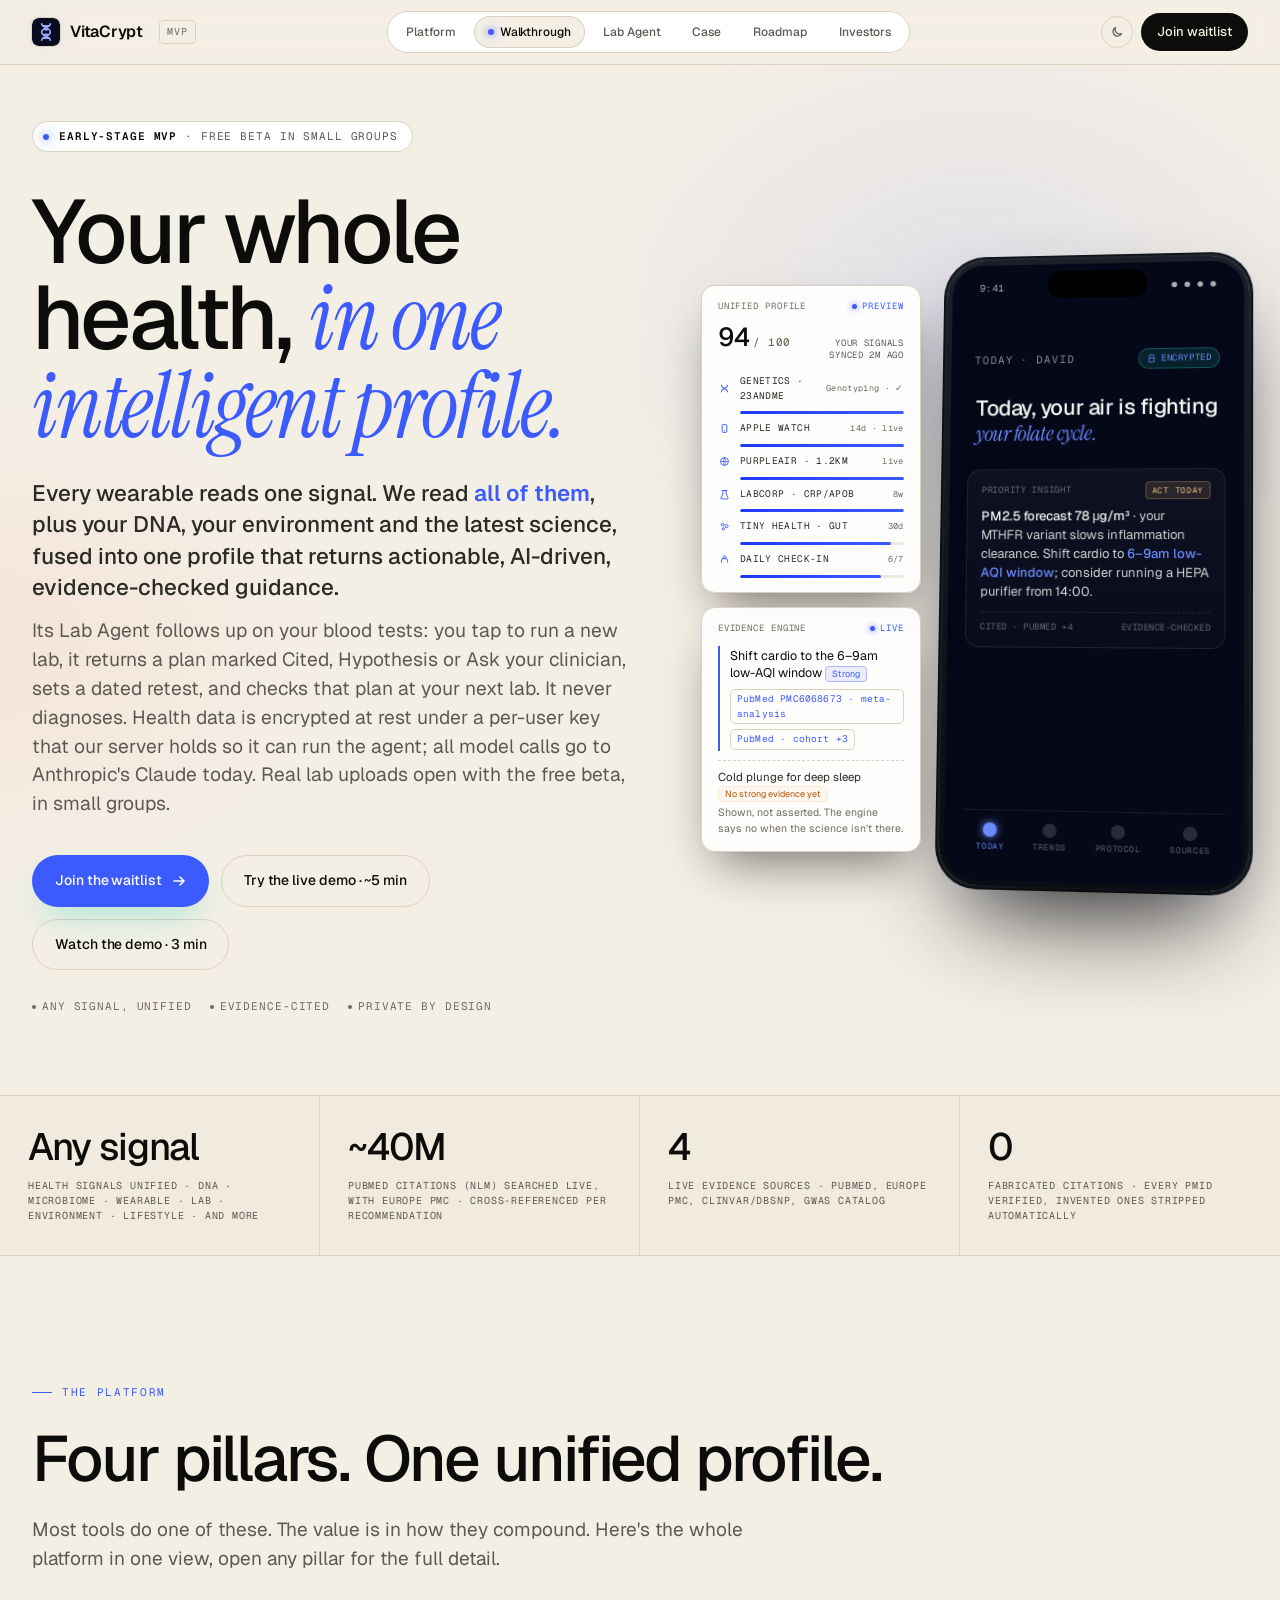
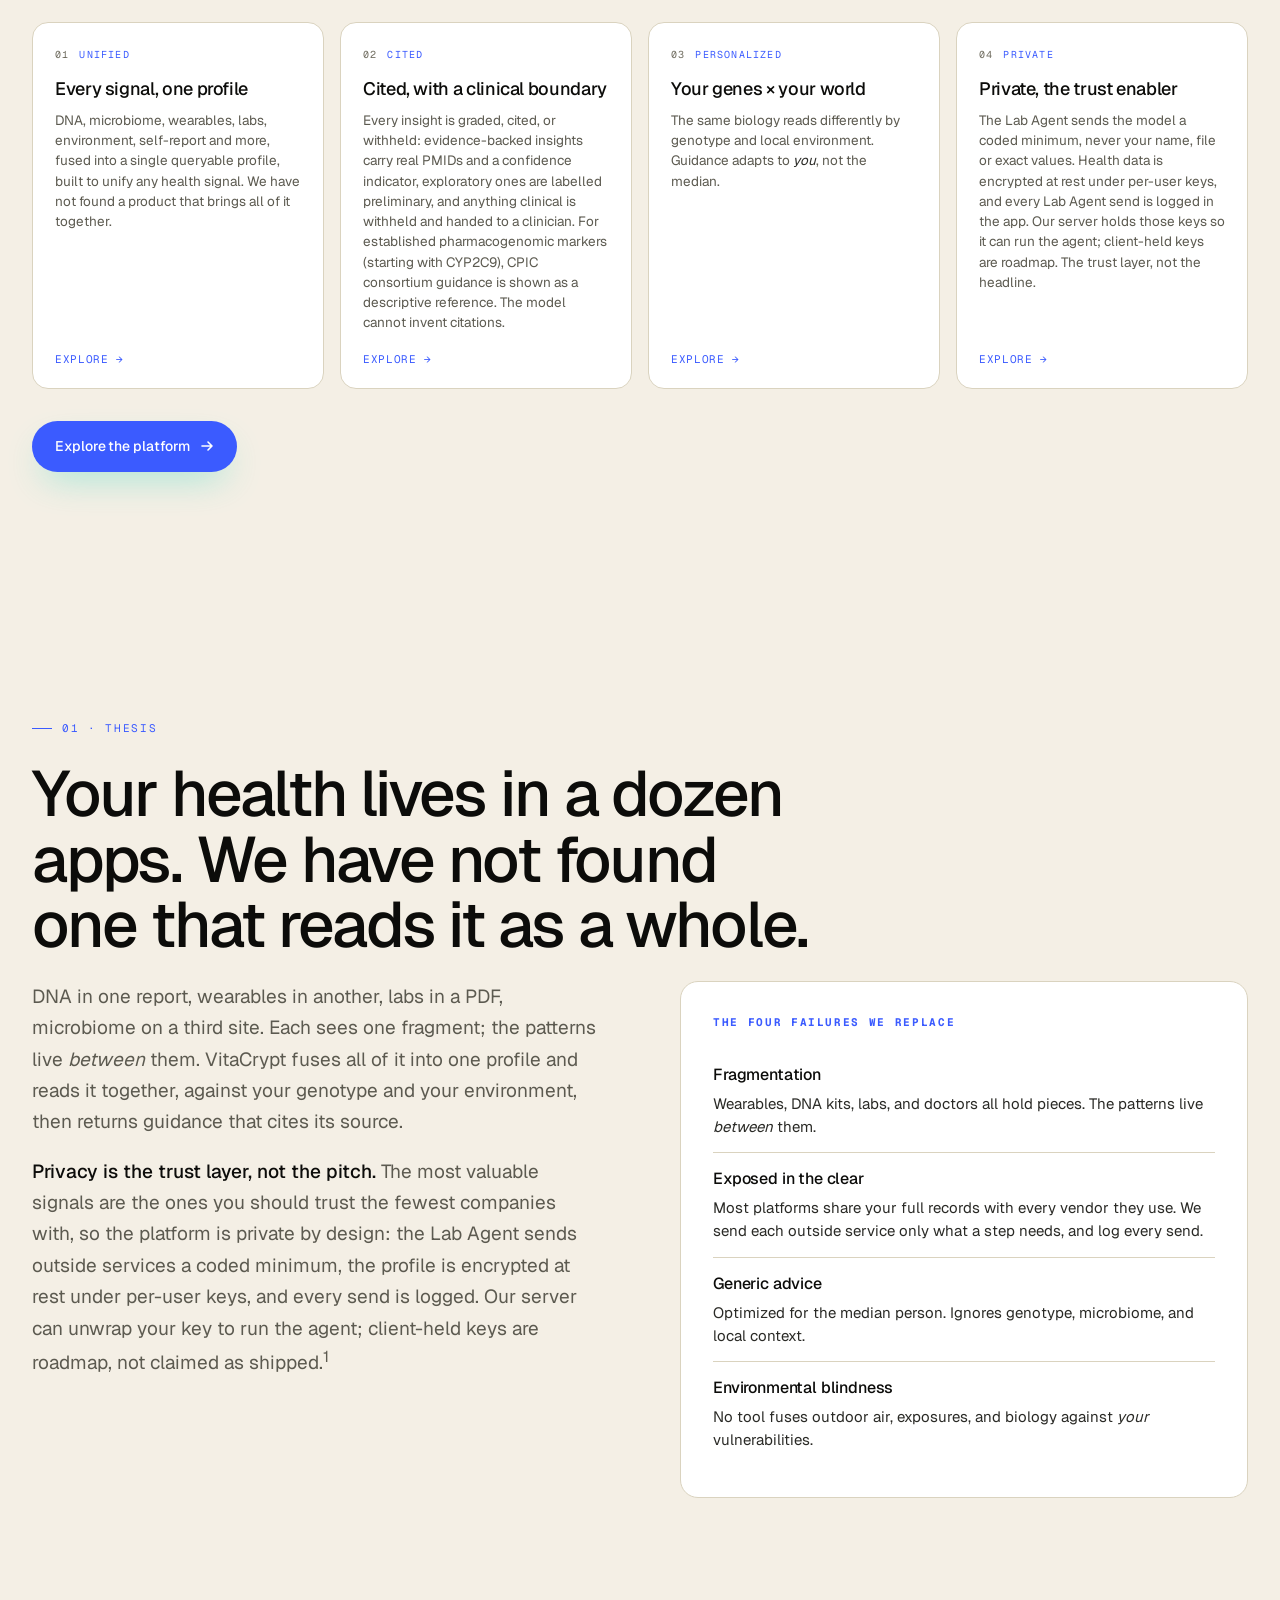
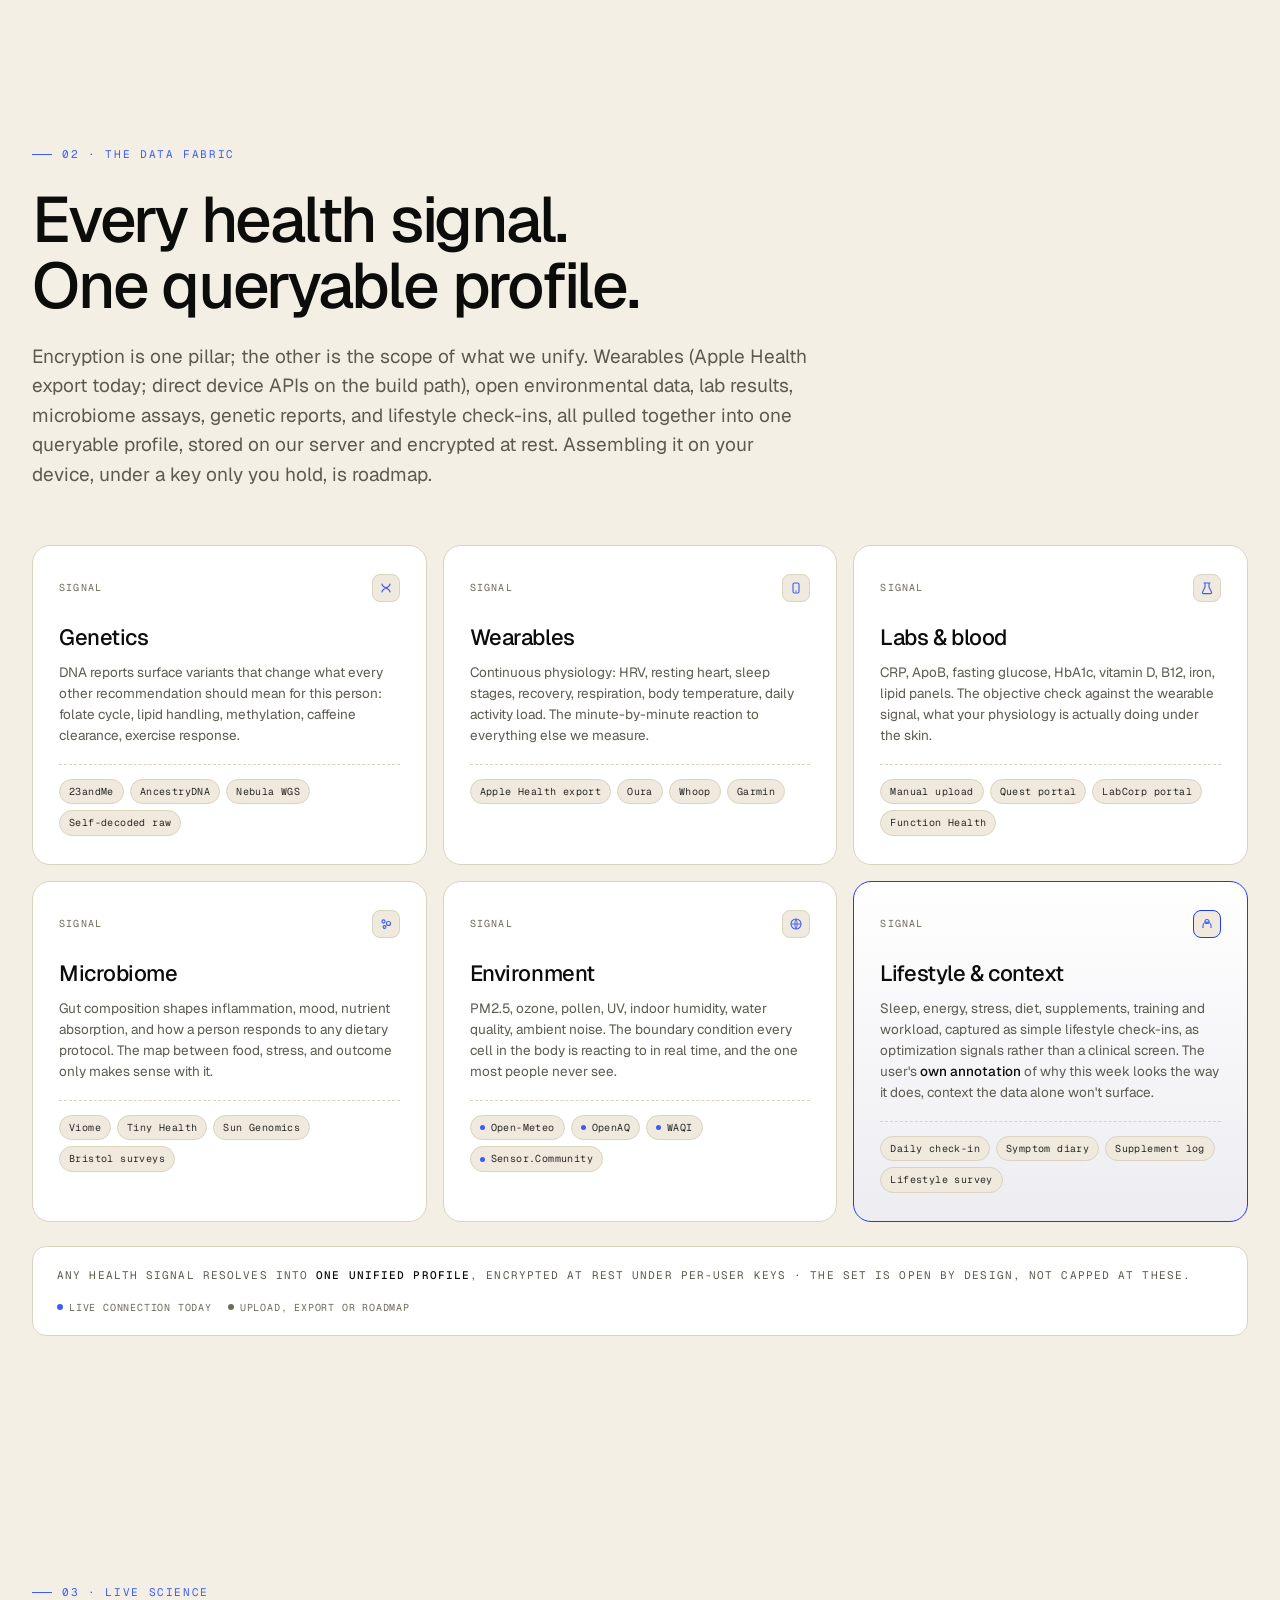
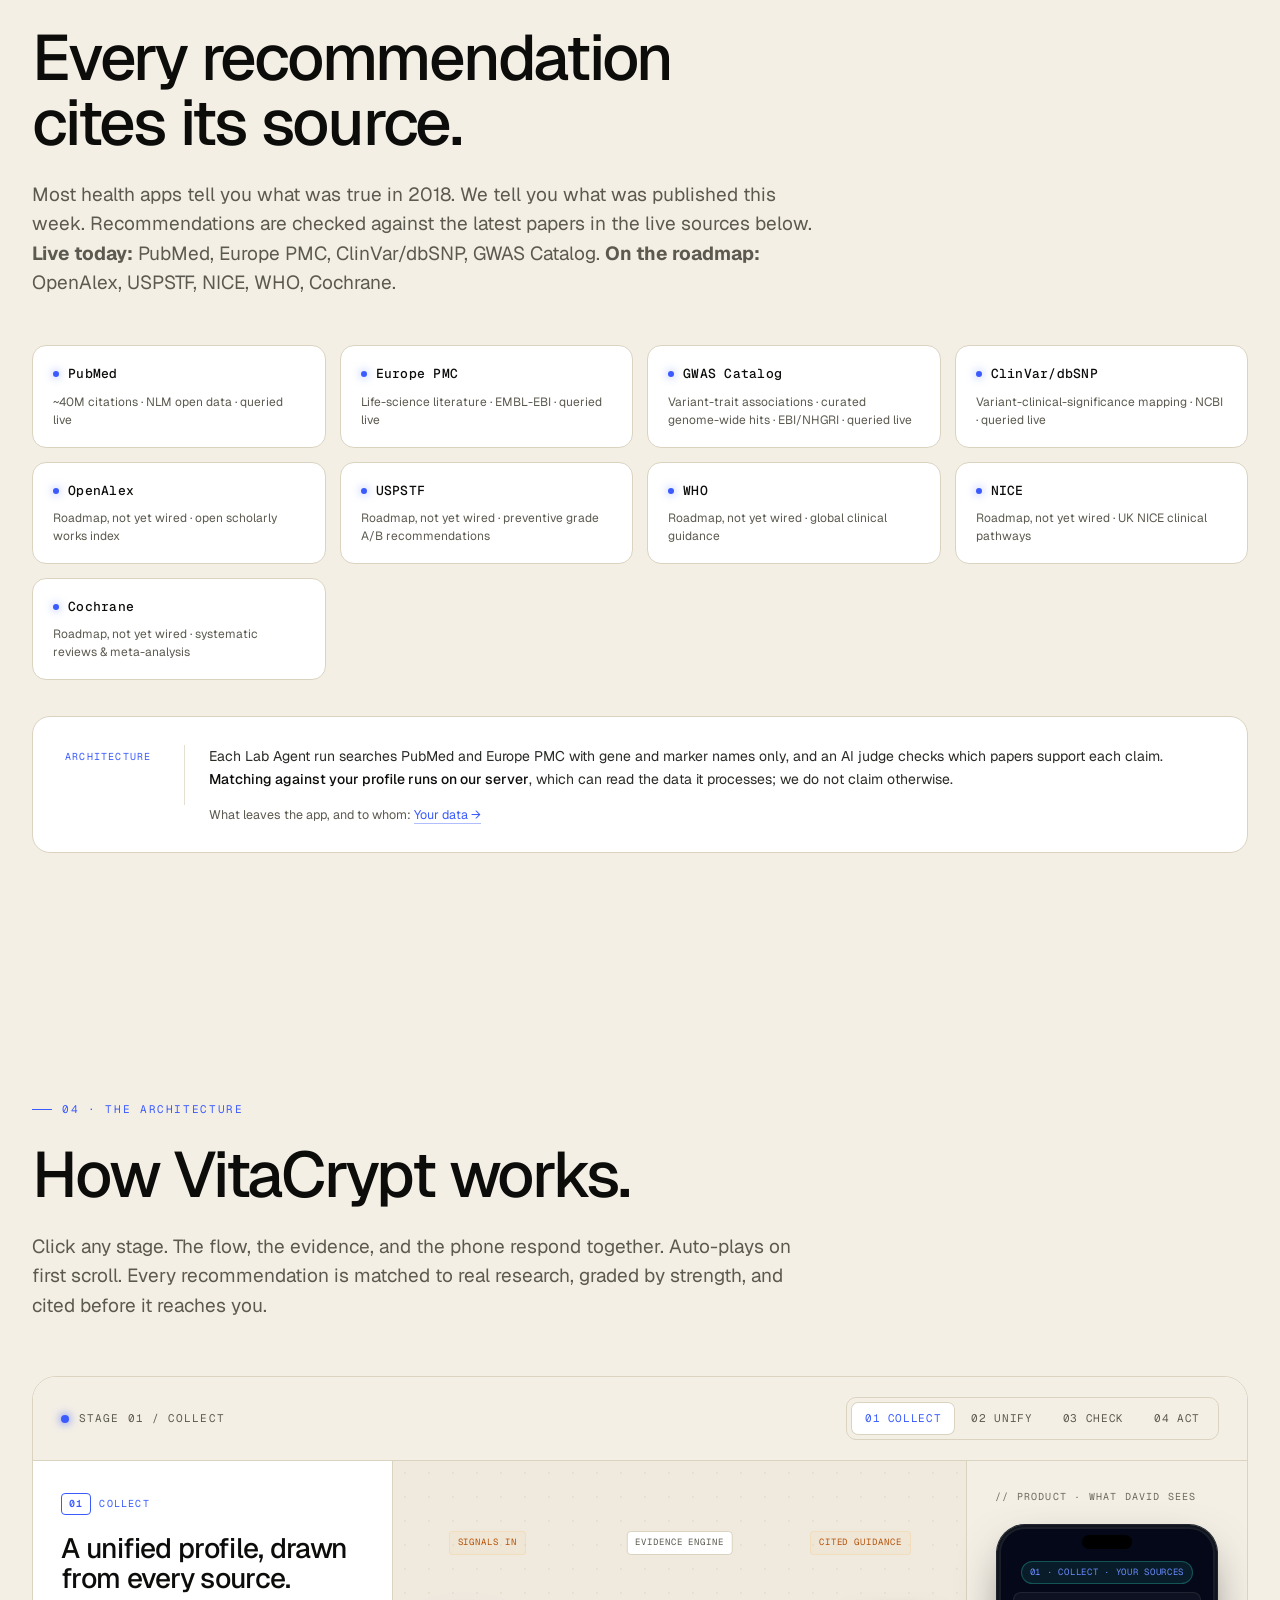
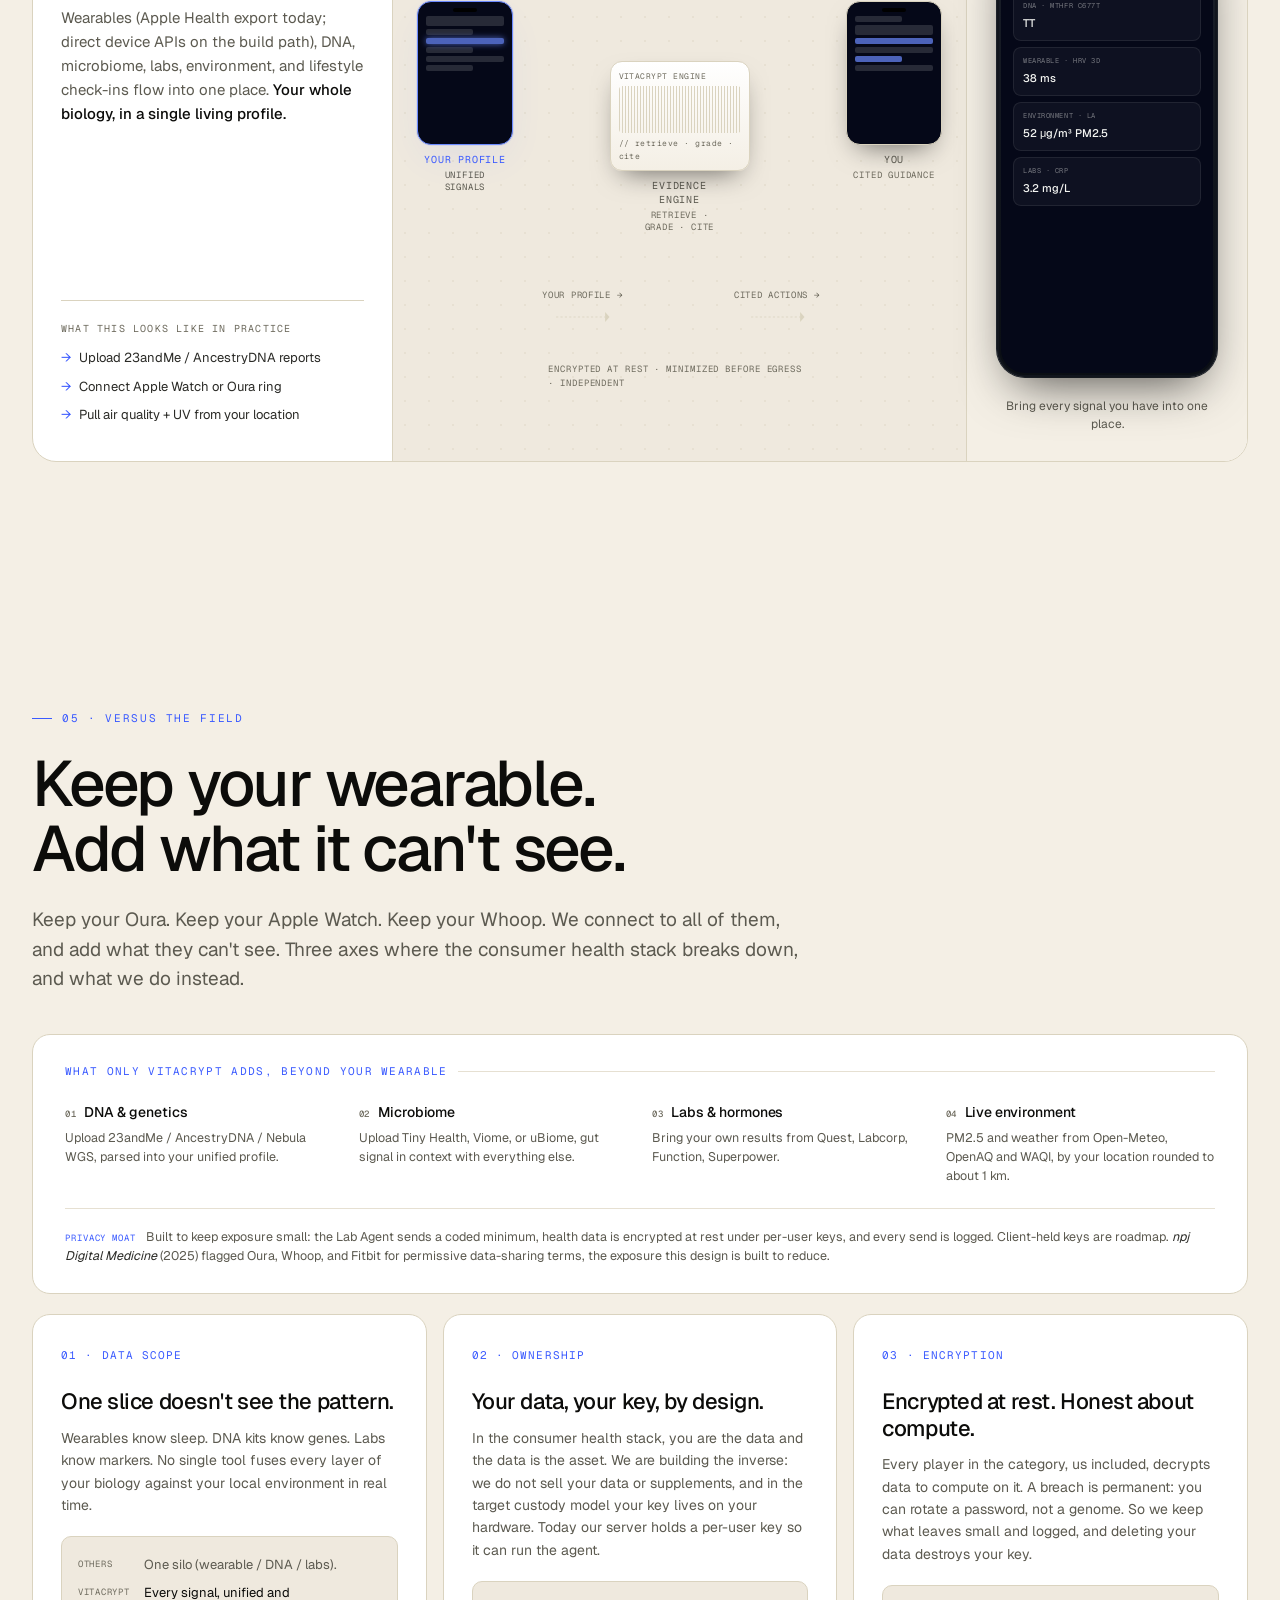
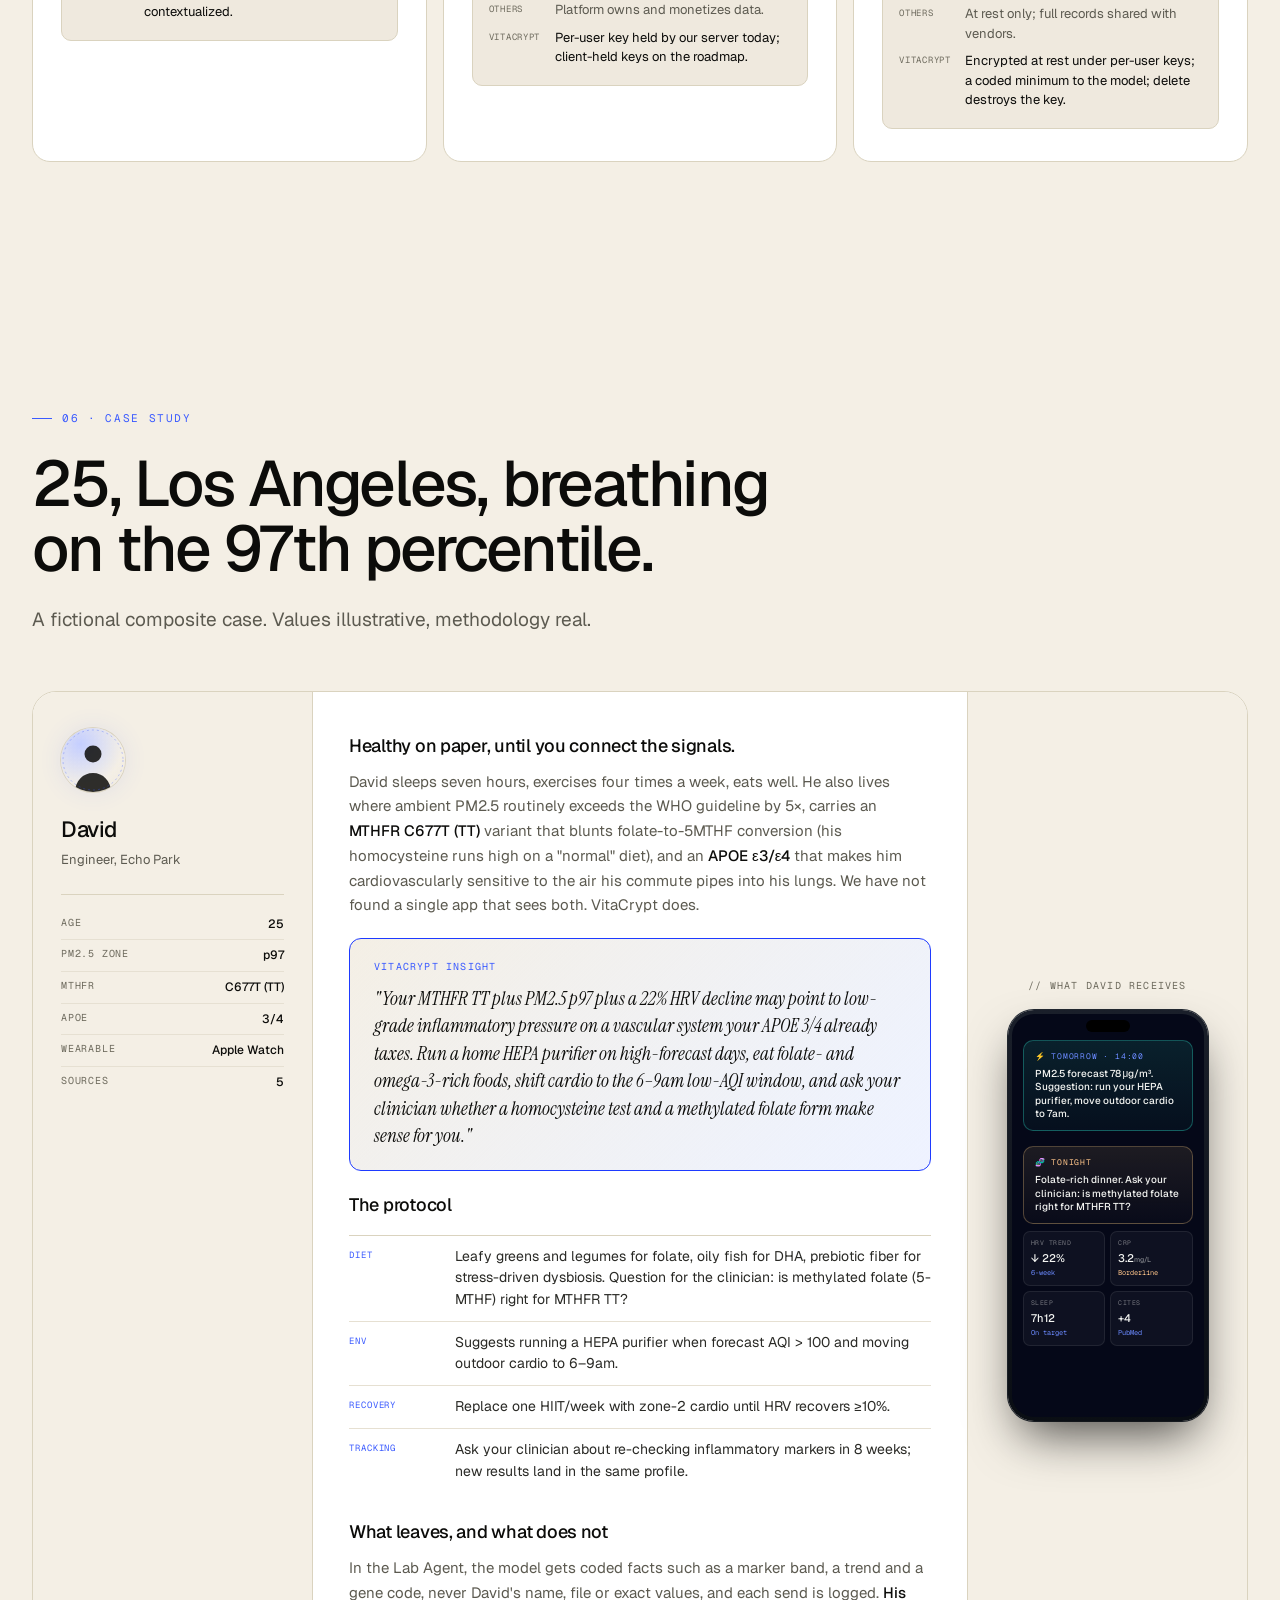
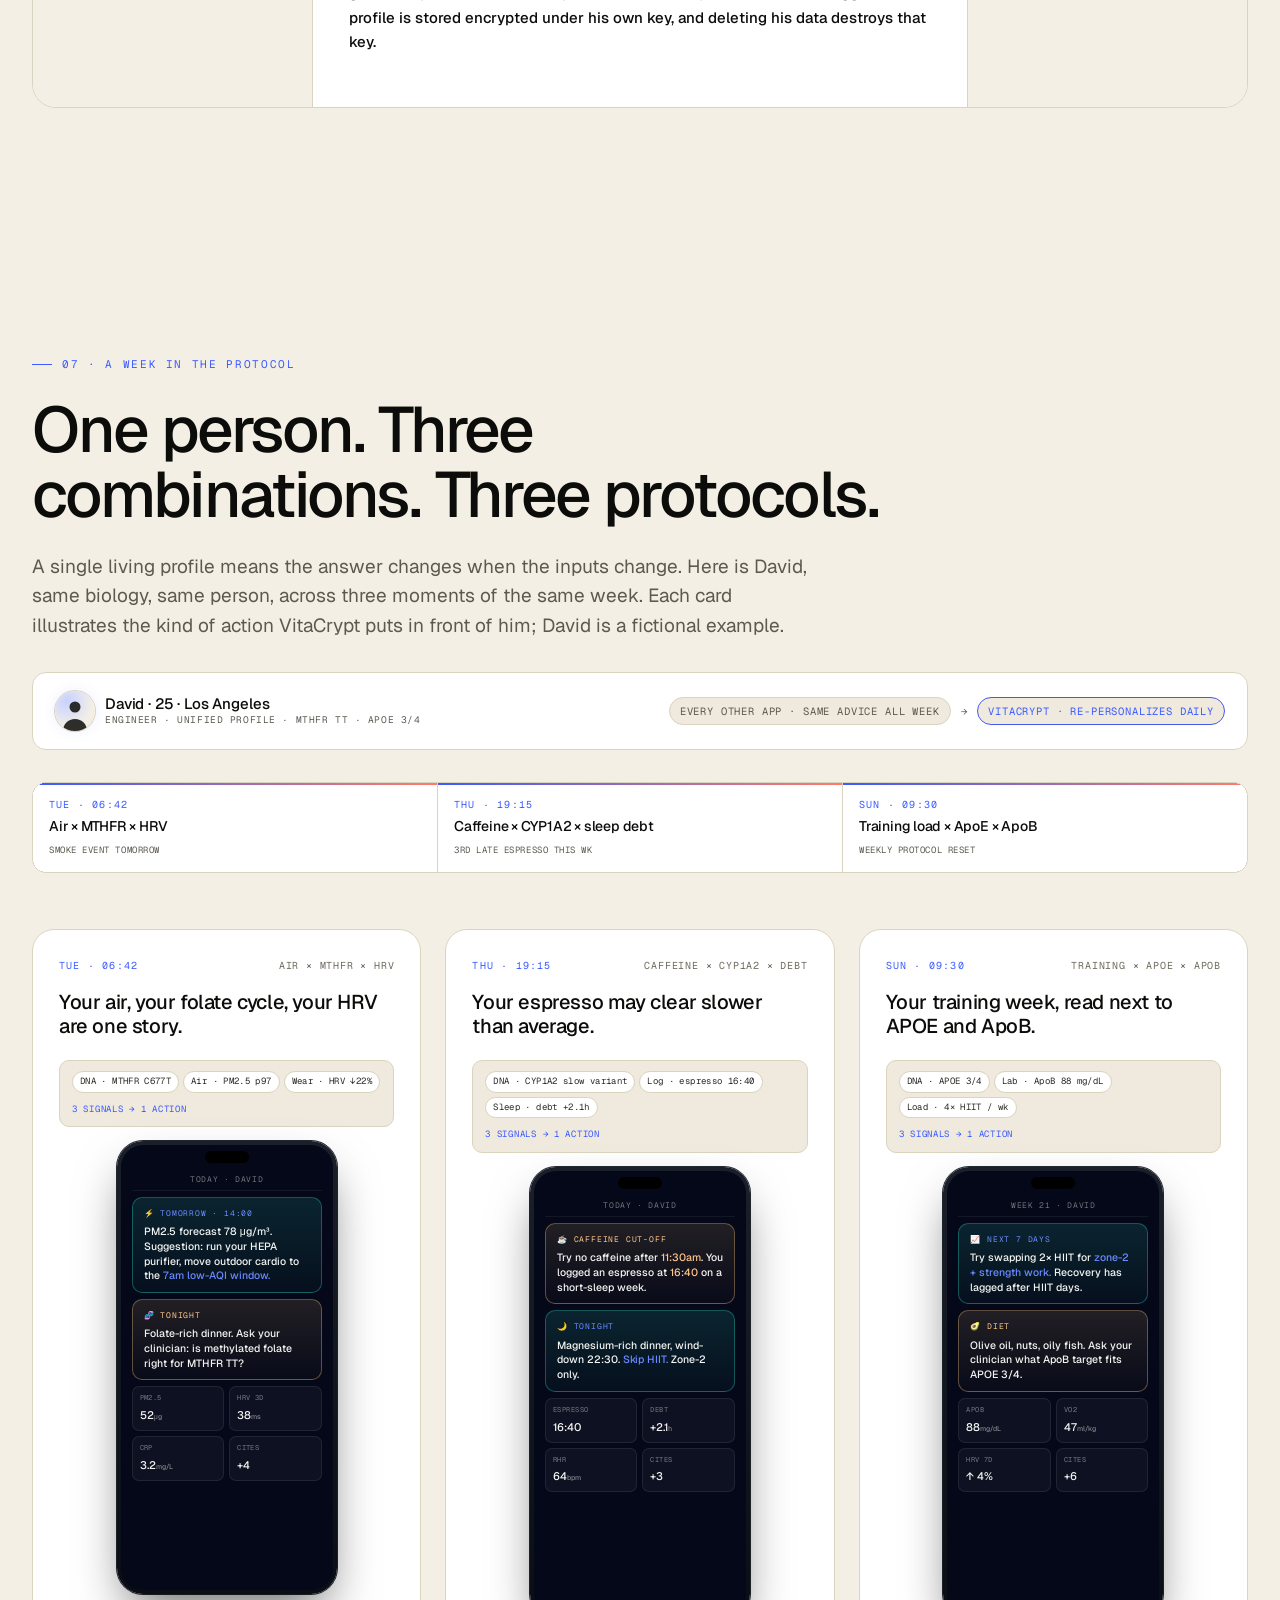
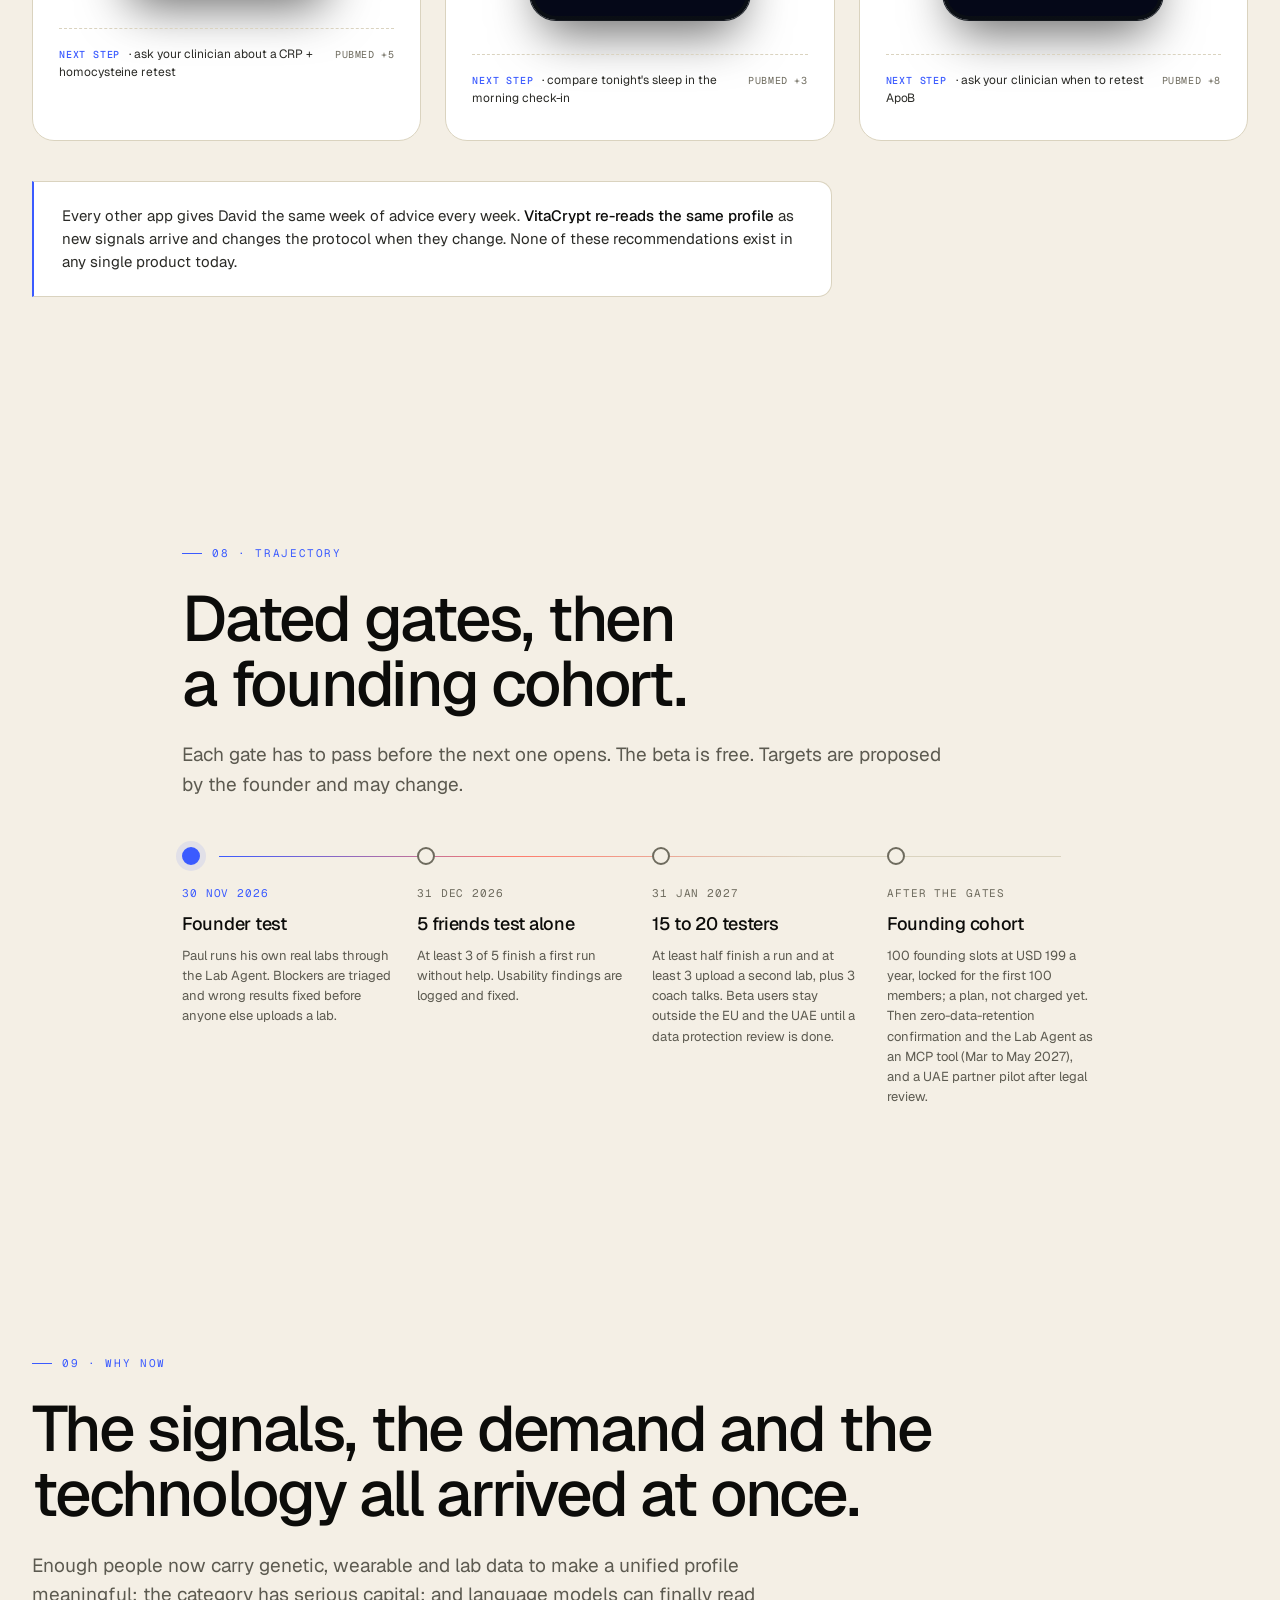
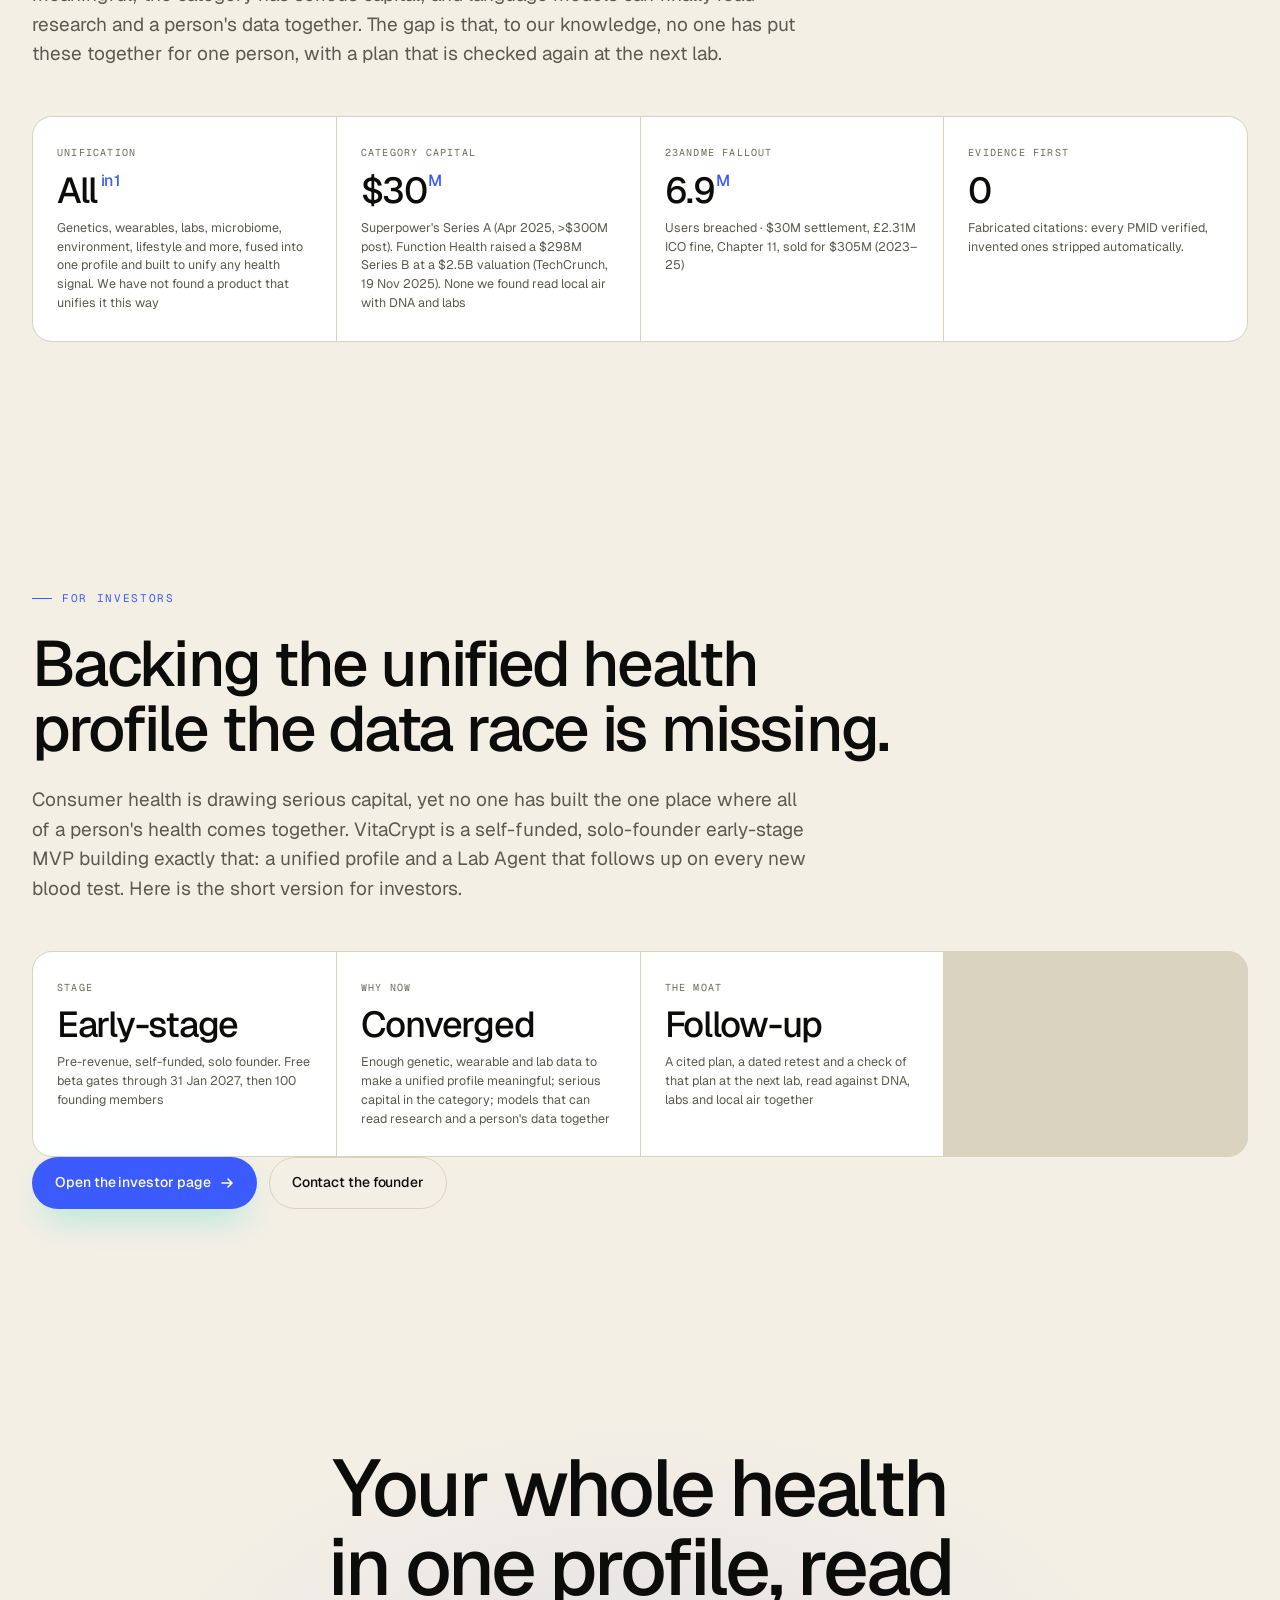
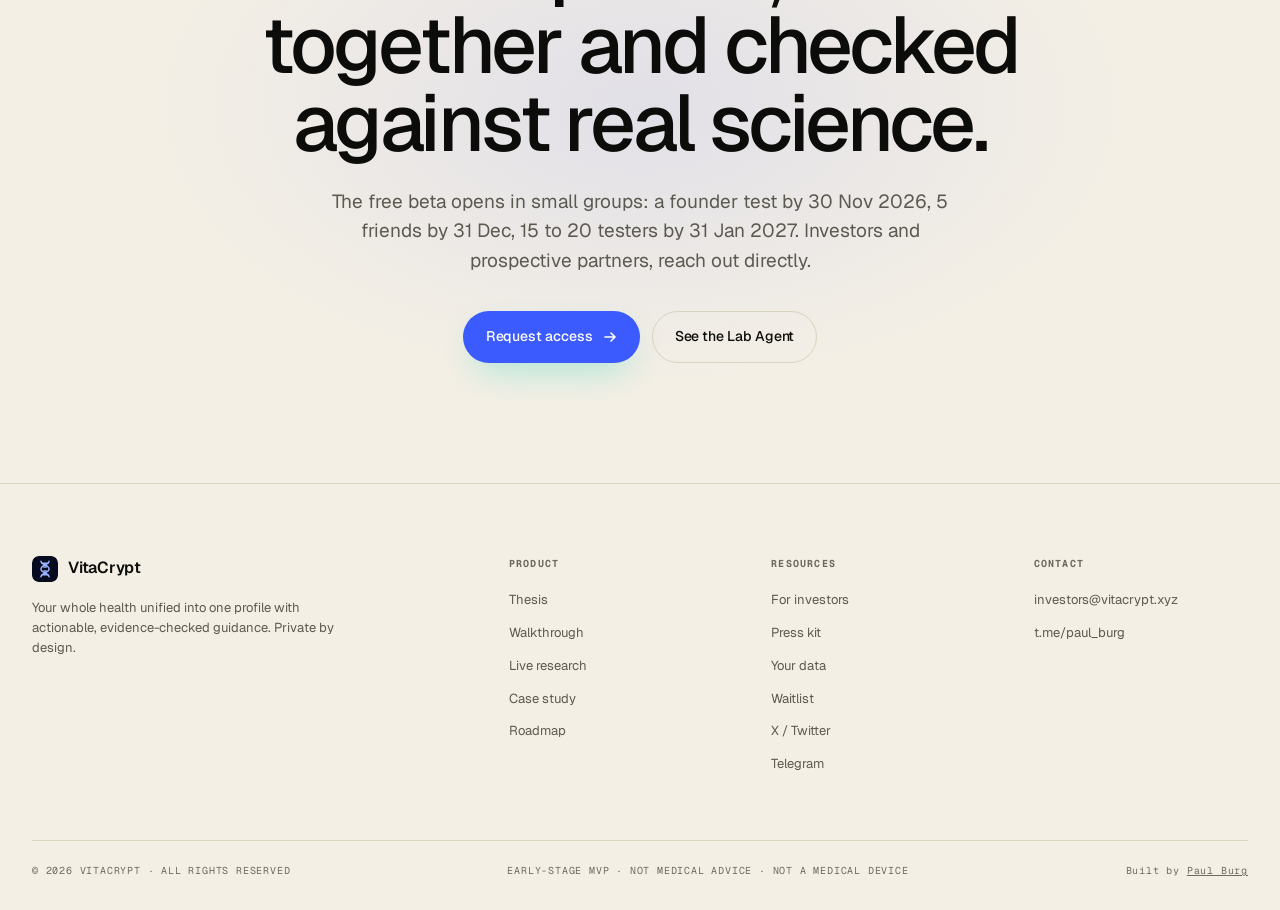
==== commit 9fe71605: "landing: align ask and market facts with the CharmHealth deck - investor: Funding and ask -> USD 500" ====
--- a/index.html
+++ b/index.html
@@ -3649,7 +3649,6 @@
             <span class="src">Apple Health export</span>
             <span class="src">Oura</span>
             <span class="src">Whoop</span>
-            <span class="src">Fitbit</span>
             <span class="src">Garmin</span>
           </div>
         </div>
@@ -4317,7 +4316,7 @@
       <div class="kpi">
         <div class="label">CATEGORY CAPITAL</div>
         <div class="val">$30<span class="unit">M</span></div>
-        <div class="desc">Superpower's Series&nbsp;A (Apr 2025, &gt;$300M post). Function Health reports over 500,000 members (TechCrunch, Nov 2025). None we found read local air with DNA and labs</div>
+        <div class="desc">Superpower's Series&nbsp;A (Apr 2025, &gt;$300M post). Function Health raised a $298M Series B at a $2.5B valuation (<a href="https://techcrunch.com/2025/11/19/function-health-closes-298m-series-b-at-a-2-5b-valuation-launches-medical-intelligence" target="_blank" rel="noopener">TechCrunch, 19 Nov 2025</a>). None we found read local air with DNA and labs</div>
       </div>
       <div class="kpi">
         <div class="label">23ANDME FALLOUT</div>
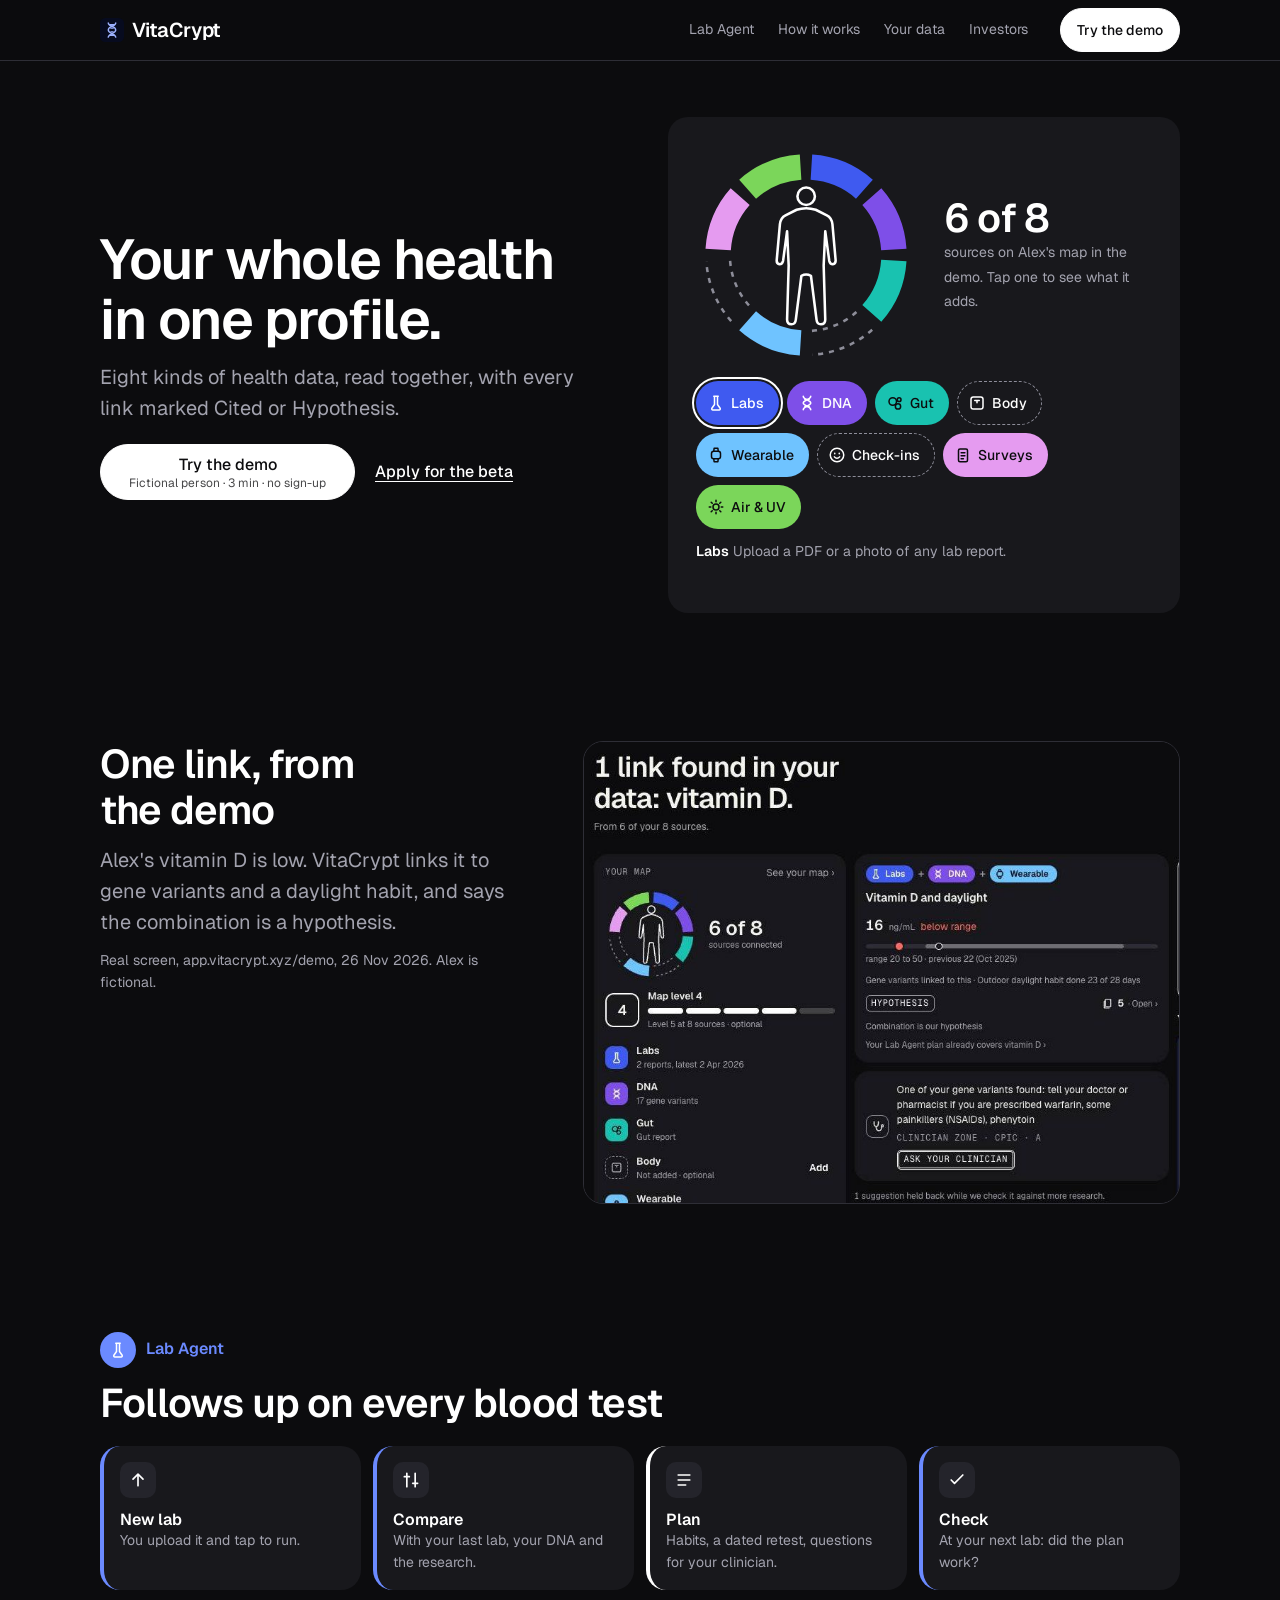
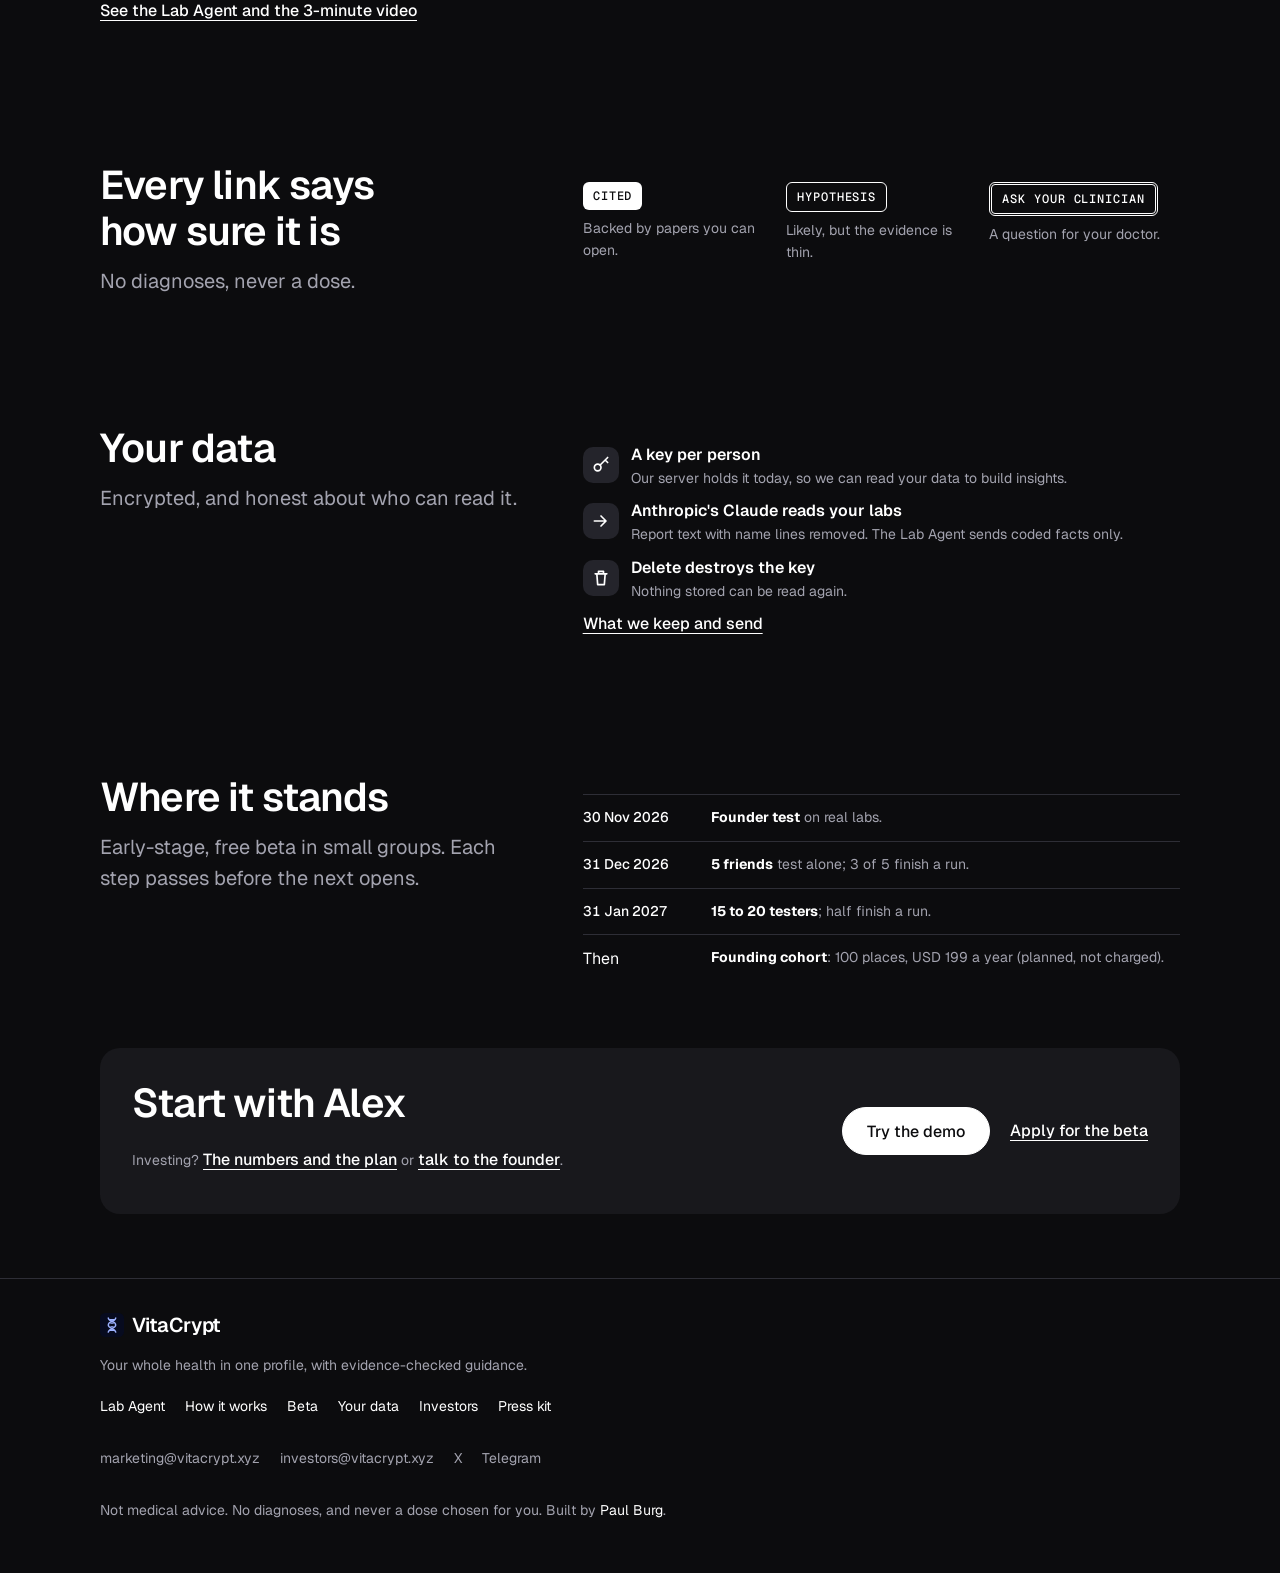
==== commit 1672b028: "landing: redesign to the app's look (direction D), shorter pages, claims fixed - shared assets/site." ====
--- a/index.html
+++ b/index.html
@@ -3,12 +3,12 @@
 <head>
 <meta charset="UTF-8">
 <meta name="viewport" content="width=device-width, initial-scale=1.0, viewport-fit=cover">
-<meta name="theme-color" content="#06080C">
-<meta name="color-scheme" content="dark light">
+<meta name="theme-color" content="#0C0C0E">
+<meta name="color-scheme" content="dark">
 
 <!-- Primary SEO -->
-<title>VitaCrypt · Your whole health in one intelligent profile</title>
-<meta name="description" content="Your whole health in one intelligent profile: every signal you have, fused into actionable, AI-driven, evidence-checked guidance. Private by design.">
+<title>VitaCrypt · Your whole health in one profile</title>
+<meta name="description" content="Your whole health in one profile: labs, DNA, gut, body, wearable, check-ins, surveys and local air read together, with every link marked Cited or Hypothesis. A Lab Agent follows up on every blood test.">
 <meta name="keywords" content="VitaCrypt, unified health profile, evidence-checked health guidance, personalized health, personal health intelligence, longevity, health data privacy, PubMed">
 <meta name="author" content="VitaCrypt">
 <meta name="robots" content="index, follow, max-image-preview:large, max-snippet:-1, max-video-preview:-1">
@@ -27,24 +27,24 @@
 <meta property="og:site_name" content="VitaCrypt">
 <meta property="og:locale" content="en_US">
 <meta property="og:url" content="https://vitacrypt.xyz/">
-<meta property="og:title" content="VitaCrypt · Your whole health in one intelligent profile">
-<meta property="og:description" content="Genetics, wearables, labs, microbiome, environment and lifestyle, unified into one profile with actionable, AI-driven, evidence-checked guidance. Private by design.">
+<meta property="og:title" content="VitaCrypt · Your whole health in one profile">
+<meta property="og:description" content="Genetics, wearables, labs, microbiome, environment and lifestyle, read together in one profile, with every link marked Cited or Hypothesis.">
 <meta property="og:image" content="https://vitacrypt.xyz/img/og-preview-v3.jpg">
 <meta property="og:image:secure_url" content="https://vitacrypt.xyz/img/og-preview-v3.jpg">
 <meta property="og:image:type" content="image/jpeg">
 <meta property="og:image:width" content="1200">
 <meta property="og:image:height" content="630">
-<meta property="og:image:alt" content="VitaCrypt · Your whole health in one intelligent profile">
+<meta property="og:image:alt" content="VitaCrypt · Your whole health in one profile">
 
 <!-- Twitter / X -->
 <meta name="twitter:card" content="summary_large_image">
 <meta name="twitter:site" content="@vita_crypt">
 <meta name="twitter:creator" content="@vita_crypt">
 <meta name="twitter:url" content="https://vitacrypt.xyz/">
-<meta name="twitter:title" content="VitaCrypt · Your whole health in one intelligent profile">
-<meta name="twitter:description" content="Genetics, wearables, labs, microbiome, environment and lifestyle, unified into one profile with actionable, AI-driven, evidence-checked guidance. Private by design.">
+<meta name="twitter:title" content="VitaCrypt · Your whole health in one profile">
+<meta name="twitter:description" content="Genetics, wearables, labs, microbiome, environment and lifestyle, read together in one profile, with every link marked Cited or Hypothesis.">
 <meta name="twitter:image" content="https://vitacrypt.xyz/img/og-preview-v3.jpg">
-<meta name="twitter:image:alt" content="VitaCrypt · Your whole health in one intelligent profile">
+<meta name="twitter:image:alt" content="VitaCrypt · Your whole health in one profile">
 
 <!-- Schema.org structured data -->
 <script type="application/ld+json">
@@ -62,7 +62,7 @@
         "width": 512,
         "height": 512
       },
-      "description": "A unified health profile that turns genetics, wearables, labs, microbiome, environment and lifestyle into actionable, AI-driven, evidence-checked guidance. Private by design.",
+      "description": "A unified health profile that turns genetics, wearables, labs, microbiome, environment and lifestyle into actionable, evidence-checked guidance. Private by design.",
       "sameAs": [
         "https://x.com/vita_crypt"
       ],
@@ -82,7 +82,7 @@
       "@type": "WebPage",
       "@id": "https://vitacrypt.xyz/#webpage",
       "url": "https://vitacrypt.xyz/",
-      "name": "VitaCrypt · Your whole health in one intelligent profile",
+      "name": "VitaCrypt · Your whole health in one profile",
       "isPartOf": {"@id": "https://vitacrypt.xyz/#website"},
       "about": {"@id": "https://vitacrypt.xyz/#organization"},
       "primaryImageOfPage": "https://vitacrypt.xyz/img/og-preview-v3.jpg",
@@ -94,7 +94,7 @@
       "name": "VitaCrypt",
       "applicationCategory": "HealthApplication",
       "operatingSystem": "Web",
-      "description": "Unifies genetics, wearables, labs, microbiome, environment and lifestyle into one health profile with actionable, AI-driven, evidence-checked guidance. Private by design.",
+      "description": "Unifies genetics, wearables, labs, microbiome, environment and lifestyle into one health profile with actionable, evidence-checked guidance. Private by design.",
       "offers": {
         "@type": "Offer",
         "price": "0",
@@ -119,4982 +119,81 @@
   });
 </script>
 
-<!-- Fonts -->
+<!-- Fonts and shared styles (dark only, tokens from the app) -->
 <link rel="preconnect" href="https://fonts.googleapis.com">
 <link rel="preconnect" href="https://fonts.gstatic.com" crossorigin>
-<link rel="dns-prefetch" href="https://fonts.googleapis.com">
-<link rel="preload" as="style" href="https://fonts.googleapis.com/css2?family=Geist:wght@400;500;600&family=Geist+Mono:wght@400;500&family=Instrument+Serif:ital@0;1&display=swap" onload="this.onload=null;this.rel='stylesheet'">
-<noscript><link rel="stylesheet" href="https://fonts.googleapis.com/css2?family=Geist:wght@400;500;600&family=Geist+Mono:wght@400;500&family=Instrument+Serif:ital@0;1&display=swap"></noscript>
-
-<style>
-:root {
-  --bg: #070B1F;
-  --bg-2: #0B1230;
-  --surface: #121A3F;
-  --surface-2: #1A2350;
-  --line: #232C5E;
-  --line-soft: #1A2350;
-  --ink: #F5F3EE;
-  --ink-2: #D9D6CD;
-  --ink-mute: #95A0CC;
-  --ink-faint: #7A85B5;
-  --teal: #6B8AFF;
-  --teal-deep: #3B5BFF;
-  --teal-glow: rgba(107, 138, 255, 0.20);
-  --indigo: #FF9882;
-  --indigo-glow: rgba(255, 152, 130, 0.18);
-  --amber: #FFC58A;
-  --rose: #FF7B6B;
-  /* Device (phone) palette: INVERTS vs page theme. Dark page → LIGHT device. */
-  --device-bg: #ECE6D9;
-  --device-frame-grad: linear-gradient(180deg, #E6E8EC 0%, #C6CAD2 100%);
-  --device-edge-1: #F2F3F5;
-  --device-edge-2: #B2B7C1;
-  --device-ink: #14161C;
-  --device-ink-rgb: 18, 20, 26;
-  --device-fill-rgb: 18, 20, 26;
-}
-
-html[data-theme="light"] {
-  --bg: #F4EFE5;
-  --bg-2: #EFE9DE;
-  --surface: #FFFFFF;
-  --surface-2: #F4EFE5;
-  --line: #DAD3BF;
-  --line-soft: #E6E0D2;
-  --ink: #0C0C0A;
-  --ink-2: #2A2A26;
-  --ink-mute: #5C5A50;
-  --ink-faint: #6E6B5E;
-  --teal: #3B5BFF;
-  --teal-deep: #1E3AFF;
-  --teal-glow: rgba(59, 91, 255, 0.10);
-  --indigo: #FF7B6B;
-  --indigo-glow: rgba(255, 123, 107, 0.10);
-  --amber: #B45309;
-  --rose: #B91C1C;
-  /* Light page → DARK device (original look). */
-  --device-bg: #050818;
-  --device-frame-grad: linear-gradient(180deg, #1A1F2A 0%, #0A0E14 100%);
-  --device-edge-1: #232932;
-  --device-edge-2: #11151D;
-  --device-ink: #F4F5F2;
-  --device-ink-rgb: 244, 245, 242;
-  --device-fill-rgb: 255, 255, 255;
-}
-
-/* Device screens render the OPPOSITE theme's accents so they read on the inverted background */
-.phone .screen,
-.pipe-phone .mini-screen,
-.case-device .mini-screen,
-.gal-screen,
-.arch-node:not(.server) .frame {
-  --teal: #3B5BFF;
-  --amber: #B45309;
-  --rose: #B91C1C;
-}
-html[data-theme="light"] .phone .screen,
-html[data-theme="light"] .pipe-phone .mini-screen,
-html[data-theme="light"] .case-device .mini-screen,
-html[data-theme="light"] .gal-screen,
-html[data-theme="light"] .arch-node:not(.server) .frame {
-  --teal: #6B8AFF;
-  --amber: #FFC58A;
-  --rose: #FF7B6B;
-}
-
-* { box-sizing: border-box; margin: 0; padding: 0; }
-html { scroll-behavior: smooth; background: var(--bg); transition: background 0.5s ease; }
-body {
-  background: var(--bg);
-  color: var(--ink);
-  font-family: 'Geist', -apple-system, sans-serif;
-  font-size: 16px;
-  line-height: 1.55;
-  -webkit-font-smoothing: antialiased;
-  -moz-osx-font-smoothing: grayscale;
-  overflow-x: hidden;
-  transition: background 0.5s ease, color 0.5s ease;
-}
-.serif { font-family: 'Instrument Serif', serif; font-style: italic; letter-spacing: -0.01em; }
-.mono { font-family: 'Geist Mono', ui-monospace, monospace; }
-
-a { color: inherit; text-decoration: none; }
-button { font: inherit; color: inherit; background: none; border: none; cursor: pointer; }
-img, svg { display: block; max-width: 100%; }
-
-/* A11y: visible keyboard focus (mouse focus stays clean via :focus-visible) */
-:focus-visible { outline: 2px solid var(--teal); outline-offset: 2px; border-radius: 2px; }
-:focus:not(:focus-visible) { outline: none; }
-
-.wrap { max-width: 1280px; margin: 0 auto; padding: 0 32px; position: relative; }
-.wrap-tight { max-width: 980px; margin: 0 auto; padding: 0 32px; position: relative; }
-
-/* ====================== NAV ====================== */
-nav.top {
-  position: sticky; top: 0; z-index: 60;
-  background: color-mix(in srgb, var(--bg) 80%, transparent);
-  backdrop-filter: saturate(1.4) blur(14px);
-  -webkit-backdrop-filter: saturate(1.4) blur(14px);
-  border-bottom: 1px solid var(--line);
-}
-nav.top .inner {
-  display: flex; align-items: center; justify-content: space-between;
-  height: 64px;
-}
-nav.top .brand { display: flex; align-items: center; gap: 10px; }
-nav.top .brand img {
-  width: 28px; height: 28px; border-radius: 7px; object-fit: cover;
-  box-shadow: 0 0 0 1px var(--line), 0 0 20px var(--teal-glow);
-}
-nav.top .brand .word {
-  font-weight: 600; font-size: 16px; letter-spacing: -0.015em;
-}
-nav.top .brand .tag {
-  font-family: 'Geist Mono', monospace;
-  font-size: 10px;
-  letter-spacing: 0.12em;
-  color: var(--ink-faint);
-  text-transform: uppercase;
-  padding: 3px 7px;
-  border: 1px solid var(--line);
-  border-radius: 4px;
-  margin-left: 6px;
-}
-nav.top .tabs {
-  display: flex; gap: 4px;
-  background: var(--surface);
-  border: 1px solid var(--line);
-  padding: 4px;
-  border-radius: 999px;
-}
-nav.top .tabs a {
-  font-size: 12px;
-  font-weight: 500;
-  letter-spacing: -0.005em;
-  color: var(--ink-mute);
-  padding: 7px 14px;
-  border-radius: 999px;
-  transition: all 0.2s;
-  display: inline-flex; align-items: center; gap: 6px;
-}
-nav.top .tabs a:hover { color: var(--ink); }
-nav.top .tabs a.demo-link {
-  color: var(--ink);
-  background: var(--bg);
-  box-shadow: inset 0 0 0 1px var(--line);
-}
-nav.top .tabs a.demo-link .pulse {
-  width: 6px; height: 6px; border-radius: 50%;
-  background: var(--teal); box-shadow: 0 0 8px var(--teal);
-  animation: heartbeat 1s ease-in-out infinite;
-}
-nav.top .right { display: flex; align-items: center; gap: 8px; }
-.t-toggle {
-  display: inline-flex; align-items: center; justify-content: center;
-  width: 32px; height: 32px;
-  border: 1px solid var(--line);
-  border-radius: 999px;
-  color: var(--ink-mute);
-  transition: all 0.2s;
-}
-.t-toggle:hover { color: var(--ink); border-color: var(--ink-faint); }
-.cta-pill {
-  display: inline-flex; align-items: center; gap: 6px;
-  padding: 9px 16px;
-  border-radius: 999px;
-  background: var(--ink);
-  color: var(--bg);
-  font-size: 13px;
-  font-weight: 500;
-  transition: all 0.2s;
-}
-.cta-pill:hover { transform: translateY(-1px); box-shadow: 0 8px 24px -6px var(--teal-glow); }
-
-@keyframes heartbeat {
-  0%, 100% { opacity: 0.55; transform: scale(0.85); }
-  50%      { opacity: 1;    transform: scale(1.15); }
-}
-
-/* ====================== HERO ====================== */
-.hero {
-  position: relative;
-  padding: 56px 0 80px;
-  overflow: hidden;
-}
-.hero::before {
-  content: '';
-  position: absolute;
-  inset: -100px -200px 0 -200px;
-  background:
-    radial-gradient(ellipse 700px 500px at 70% 30%, var(--teal-glow), transparent 60%),
-    radial-gradient(ellipse 600px 400px at 10% 60%, var(--indigo-glow), transparent 60%);
-  pointer-events: none;
-  z-index: 0;
-}
-.hero .inner {
-  position: relative; z-index: 1;
-  display: grid;
-  grid-template-columns: 1.05fr 0.95fr;
-  gap: 64px;
-  align-items: center;
-}
-@media (max-width: 1024px) {
-  .hero .inner { grid-template-columns: 1fr; gap: 48px; }
-}
-
-.hero .status {
-  display: inline-flex; align-items: center; gap: 10px;
-  padding: 6px 14px 6px 10px;
-  border-radius: 999px;
-  background: var(--surface);
-  border: 1px solid var(--line);
-  font-family: 'Geist Mono', monospace;
-  font-size: 11px;
-  letter-spacing: 0.08em;
-  color: var(--ink-mute);
-  text-transform: uppercase;
-  margin-bottom: 36px;
-}
-.hero .status .dot {
-  width: 6px; height: 6px; border-radius: 50%;
-  background: var(--teal); box-shadow: 0 0 12px var(--teal);
-  animation: heartbeat 1s ease-in-out infinite;
-}
-.hero .status strong { color: var(--ink); font-weight: 600; }
-
-.hero h1 {
-  font-size: clamp(48px, 7vw, 96px);
-  line-height: 0.96;
-  font-weight: 500;
-  letter-spacing: -0.04em;
-  margin-bottom: 28px;
-  max-width: 13ch;
-  text-wrap: balance;
-}
-.hero h1 .accent {
-  color: var(--teal);
-  font-family: 'Instrument Serif', serif;
-  font-style: italic;
-  font-weight: 400;
-  letter-spacing: -0.025em;
-}
-.hero p.lead {
-  font-size: clamp(18px, 1.5vw, 21px);
-  color: var(--ink-mute);
-  max-width: 52ch;
-  margin-bottom: 36px;
-  line-height: 1.5;
-}
-.hero p.lead strong { color: var(--ink); font-weight: 500; }
-.hero p.lead-punch {
-  font-size: clamp(20px, 1.75vw, 24px);
-  color: var(--ink-2);
-  max-width: 54ch;
-  margin-top: 14px;
-  margin-bottom: 14px;
-  line-height: 1.4;
-  font-weight: 500;
-}
-.hero p.lead-punch em { color: var(--teal); font-style: normal; font-weight: 600; }
-
-.hero-cta { display: flex; flex-wrap: wrap; gap: 12px; align-items: center; }
-.btn {
-  display: inline-flex; align-items: center; gap: 10px;
-  padding: 14px 22px;
-  border-radius: 999px;
-  font-size: 14px;
-  font-weight: 500;
-  transition: all 0.25s ease;
-  letter-spacing: -0.005em;
-  border: 1px solid transparent;
-}
-.btn-glow {
-  background: var(--teal);
-  color: #02110D;
-  box-shadow: 0 16px 36px -12px rgba(45, 212, 191, 0.45);
-}
-html[data-theme="light"] .btn-glow { color: #FFFFFF; }
-.btn-glow:hover {
-  --lift: -2px;
-  box-shadow: 0 22px 48px -12px rgba(45, 212, 191, 0.7), 0 0 0 4px var(--teal-glow);
-}
-.btn-ghost {
-  background: transparent;
-  color: var(--ink);
-  border-color: var(--line);
-}
-.btn-ghost:hover { border-color: var(--ink-faint); background: var(--surface); }
-.btn .arrow { transition: transform 0.25s; }
-.btn:hover .arrow { transform: translateX(3px); }
-
-.hero-quick {
-  display: flex; gap: 18px; align-items: center;
-  margin-top: 28px;
-  font-family: 'Geist Mono', monospace;
-  font-size: 11px;
-  letter-spacing: 0.08em;
-  color: var(--ink-faint);
-  text-transform: uppercase;
-  flex-wrap: wrap;
-}
-.hero-quick span { display: inline-flex; align-items: center; gap: 6px; }
-.hero-quick span::before {
-  content: ''; width: 4px; height: 4px; border-radius: 50%;
-  background: var(--ink-faint);
-}
-
-/* ====================== HERO DEVICE (phone) ====================== */
-.phone {
-  position: absolute;
-  inset: 0;
-  border-radius: 44px;
-  background:
-    var(--device-frame-grad);
-  box-shadow:
-    0 50px 120px -30px rgba(0,0,0,0.85),
-    0 0 0 2px var(--device-edge-1),
-    0 0 0 4px var(--device-edge-2),
-    0 24px 60px -12px var(--teal-glow);
-  overflow: hidden;
-  transform: rotateX(8deg) rotateY(-12deg) rotateZ(2deg);
-  transform-style: preserve-3d;
-  transition: transform 0.18s ease-out;
-}
-.phone .screen {
-  position: absolute; inset: 6px;
-  border-radius: 38px;
-  background: var(--device-bg);
-  overflow: hidden;
-  display: flex; flex-direction: column;
-}
-.phone .notch {
-  position: absolute; top: 12px; left: 50%; transform: translateX(-50%);
-  width: 102px; height: 28px;
-  background: #000;
-  border-radius: 14px;
-  z-index: 5;
-}
-.phone-statusbar {
-  display: flex; justify-content: space-between; align-items: center;
-  padding: 16px 28px 0;
-  font-family: 'Geist Mono', monospace;
-  font-size: 10px;
-  letter-spacing: 0.04em;
-  color: rgba(var(--device-ink-rgb), 0.7);
-  position: relative; z-index: 4;
-}
-.phone-app {
-  flex: 1;
-  padding: 56px 18px 24px;
-  display: flex; flex-direction: column;
-  gap: 12px;
-  overflow: hidden;
-}
-.phone-app .app-head {
-  display: flex; align-items: center; justify-content: space-between;
-  padding: 0 6px;
-  margin-bottom: 6px;
-}
-.phone-app .app-title {
-  font-size: 11px;
-  font-family: 'Geist Mono', monospace;
-  letter-spacing: 0.08em;
-  color: rgba(var(--device-ink-rgb), 0.55);
-  text-transform: uppercase;
-}
-.phone-app .lock-pill {
-  display: inline-flex; align-items: center; gap: 5px;
-  padding: 3px 8px;
-  border-radius: 999px;
-  background: rgba(45, 212, 191, 0.12);
-  border: 1px solid rgba(45, 212, 191, 0.3);
-  font-family: 'Geist Mono', monospace;
-  font-size: 9px;
-  letter-spacing: 0.06em;
-  color: var(--teal);
-  text-transform: uppercase;
-}
-.phone-app .lock-pill svg { width: 9px; height: 9px; }
-
-.phone-app .headline {
-  padding: 8px 8px 12px;
-  font-size: 22px;
-  font-weight: 500;
-  line-height: 1.15;
-  letter-spacing: -0.02em;
-  color: var(--device-ink);
-}
-.phone-app .headline .accent {
-  color: var(--teal);
-  font-family: 'Instrument Serif', serif;
-  font-style: italic;
-  font-weight: 400;
-}
-
-.phone-card {
-  background: linear-gradient(180deg, rgba(var(--device-fill-rgb),0.04), rgba(var(--device-fill-rgb),0.02));
-  border: 1px solid rgba(var(--device-fill-rgb),0.08);
-  border-radius: 14px;
-  padding: 12px 14px;
-}
-.phone-card .head {
-  display: flex; justify-content: space-between; align-items: center;
-  margin-bottom: 8px;
-  font-family: 'Geist Mono', monospace;
-  font-size: 9px;
-  letter-spacing: 0.08em;
-  color: rgba(var(--device-ink-rgb), 0.4);
-  text-transform: uppercase;
-}
-.phone-card .head .tag {
-  background: rgba(245, 199, 126, 0.12);
-  color: var(--amber);
-  padding: 2px 6px;
-  border-radius: 4px;
-  border: 1px solid rgba(245, 199, 126, 0.25);
-  font-size: 8px;
-}
-.phone-card .body {
-  font-size: 13px;
-  line-height: 1.45;
-  color: rgba(var(--device-ink-rgb), 0.85);
-  font-weight: 400;
-}
-.phone-card .body strong { color: var(--device-ink); font-weight: 500; }
-.phone-card .body .em-teal { color: var(--teal); font-weight: 500; }
-.phone-card .meta {
-  margin-top: 10px;
-  padding-top: 8px;
-  border-top: 1px dashed rgba(var(--device-fill-rgb),0.1);
-  display: flex; justify-content: space-between;
-  font-family: 'Geist Mono', monospace;
-  font-size: 9px;
-  letter-spacing: 0.06em;
-  color: rgba(var(--device-ink-rgb), 0.4);
-  text-transform: uppercase;
-}
-
-.phone-mini-grid {
-  display: grid;
-  grid-template-columns: 1fr 1fr;
-  gap: 8px;
-}
-.phone-mini {
-  background: rgba(var(--device-fill-rgb),0.03);
-  border: 1px solid rgba(var(--device-fill-rgb),0.08);
-  border-radius: 10px;
-  padding: 9px 10px;
-}
-.phone-mini .lbl {
-  font-family: 'Geist Mono', monospace;
-  font-size: 8px;
-  letter-spacing: 0.08em;
-  color: rgba(var(--device-ink-rgb), 0.4);
-  text-transform: uppercase;
-  margin-bottom: 4px;
-}
-.phone-mini .v {
-  font-size: 16px;
-  font-weight: 500;
-  letter-spacing: -0.015em;
-  color: var(--device-ink);
-  font-variant-numeric: tabular-nums;
-}
-.phone-mini .v .unit {
-  font-size: 9px; color: rgba(var(--device-ink-rgb), 0.5);
-  margin-left: 2px; font-weight: 400;
-}
-.phone-mini .delta {
-  font-family: 'Geist Mono', monospace;
-  font-size: 9px;
-  color: var(--teal);
-  margin-top: 1px;
-}
-.phone-mini .delta.warn { color: var(--rose); }
-
-.phone-tabbar {
-  margin-top: auto;
-  display: flex; justify-content: space-around;
-  padding: 12px 0 4px;
-  border-top: 1px solid rgba(var(--device-fill-rgb),0.08);
-}
-.phone-tabbar .tb {
-  display: flex; flex-direction: column; align-items: center; gap: 3px;
-  font-family: 'Geist Mono', monospace;
-  font-size: 8px;
-  letter-spacing: 0.08em;
-  color: rgba(var(--device-ink-rgb), 0.4);
-  text-transform: uppercase;
-}
-.phone-tabbar .tb.active { color: var(--teal); }
-.phone-tabbar .tb .ic {
-  width: 14px; height: 14px;
-  border-radius: 50%;
-  background: rgba(var(--device-ink-rgb), 0.15);
-}
-.phone-tabbar .tb.active .ic {
-  background: var(--teal); box-shadow: 0 0 8px var(--teal);
-}
-
-/* ====================== FACTS RIBBON ====================== */
-.facts {
-  position: relative; z-index: 1;
-  display: grid;
-  grid-template-columns: repeat(4, 1fr);
-  border-top: 1px solid var(--line);
-  border-bottom: 1px solid var(--line);
-  background: color-mix(in srgb, var(--bg-2) 80%, transparent);
-}
-.fact { padding: 32px 28px; border-right: 1px solid var(--line); }
-.fact:last-child { border-right: none; }
-.fact .num {
-  font-size: 38px;
-  line-height: 1;
-  font-weight: 500;
-  letter-spacing: -0.035em;
-  margin-bottom: 12px;
-}
-.fact .num .unit { color: var(--teal); font-size: 18px; margin-left: 2px; vertical-align: top; }
-.fact .lbl {
-  font-family: 'Geist Mono', monospace;
-  font-size: 10px;
-  letter-spacing: 0.08em;
-  color: var(--ink-mute);
-  text-transform: uppercase;
-  line-height: 1.5;
-}
-@media (max-width: 768px) {
-  .facts { grid-template-columns: repeat(2, 1fr); }
-  .fact:nth-child(2) { border-right: none; }
-  .fact:nth-child(1), .fact:nth-child(2) { border-bottom: 1px solid var(--line); }
-}
-
-/* ====================== FOUR PILLARS OVERVIEW (5D) ====================== */
-.pillars-grid {
-  margin-top: 48px;
-  display: grid;
-  grid-template-columns: repeat(4, 1fr);
-  gap: 16px;
-}
-.pillar-card {
-  display: flex; flex-direction: column;
-  padding: 24px 22px 20px;
-  background: var(--surface);
-  border: 1px solid var(--line);
-  border-radius: 16px;
-  transition: border-color 0.2s, transform 0.2s, box-shadow 0.2s;
-}
-.pillar-card:hover {
-  border-color: color-mix(in srgb, var(--teal) 50%, var(--line));
-  transform: translateY(-3px);
-  box-shadow: 0 18px 40px -20px rgba(0,0,0,0.5), 0 0 0 1px var(--teal-glow);
-}
-.pillar-card .pc-head {
-  display: flex; align-items: center; gap: 10px;
-  margin-bottom: 16px;
-  font-family: 'Geist Mono', monospace;
-  font-size: 10px; letter-spacing: 0.12em; text-transform: uppercase;
-}
-.pillar-card .pc-ix { color: var(--ink-faint); }
-.pillar-card .pc-tag { color: var(--teal); }
-.pillar-card h3 {
-  font-size: 18px; font-weight: 500; letter-spacing: -0.02em;
-  margin-bottom: 10px; line-height: 1.2;
-}
-.pillar-card p {
-  font-size: 13.5px; line-height: 1.5; color: var(--ink-mute);
-  margin-bottom: 18px; flex: 1;
-}
-.pillar-card p em { color: var(--ink-2); font-style: italic; }
-.pillar-card .pc-more {
-  font-family: 'Geist Mono', monospace;
-  font-size: 11px; letter-spacing: 0.06em; text-transform: uppercase;
-  color: var(--teal);
-}
-.pillars-cta { margin-top: 32px; }
-@media (max-width: 900px) { .pillars-grid { grid-template-columns: 1fr 1fr; } }
-@media (max-width: 540px) { .pillars-grid { grid-template-columns: 1fr; } }
-
-/* ====================== SECTIONS ====================== */
-section { padding: 120px 0; position: relative; }
-@media (max-width: 768px) {
-  section { padding: 56px 0; }
-  .hero h1 { font-size: clamp(36px, 8vw, 56px); max-width: 14ch; }
-}
-@media (max-width: 480px) {
-  section { padding: 48px 0; }
-  .facts { padding: 0; }
-  .fact { padding: 22px 18px; }
-  h1, h2.stitle, .hero p.lead, .hero p.lead-punch, .lede, section p {
-    overflow-wrap: break-word;
-    word-break: normal;
-  }
-  /* 5A.5: aggressive mobile compaction */
-  .hero p.lead { display: none; }
-  .hero p.lead-punch { font-size: 17px; line-height: 1.4; }
-  section h3 { margin-top: 18px; }
-  .lede { font-size: 15px; margin-bottom: 12px; }
-}
-
-/* ====================== A11Y: REDUCED MOTION ====================== */
-@media (prefers-reduced-motion: reduce) {
-  *, *::before, *::after {
-    animation-duration: 0.001ms !important;
-    animation-iteration-count: 1 !important;
-    transition-duration: 0.001ms !important;
-    scroll-behavior: auto !important;
-  }
-  .reveal { opacity: 1 !important; transform: none !important; }
-}
-
-.eyebrow {
-  display: inline-flex; align-items: center; gap: 10px;
-  font-family: 'Geist Mono', monospace;
-  font-size: 11px;
-  letter-spacing: 0.15em;
-  color: var(--teal);
-  text-transform: uppercase;
-  margin-bottom: 24px;
-}
-.eyebrow::before { content: ''; width: 20px; height: 1px; background: var(--teal); }
-
-h2.stitle {
-  font-size: clamp(38px, 5.2vw, 64px);
-  line-height: 1.02;
-  letter-spacing: -0.035em;
-  margin-bottom: 24px;
-  font-weight: 500;
-  max-width: 22ch;
-  text-wrap: balance;
-}
-h2.stitle .ac {
-  color: var(--teal);
-  font-family: 'Instrument Serif', serif;
-  font-style: italic;
-  font-weight: 400;
-}
-
-.lede {
-  font-size: 19px;
-  color: var(--ink-mute);
-  max-width: 60ch;
-  line-height: 1.55;
-}
-
-/* ====================== PIPELINE (combined method + demo) ====================== */
-.pipe-wrap {
-  margin-top: 56px;
-  background: var(--surface);
-  border: 1px solid var(--line);
-  border-radius: 24px;
-  overflow: hidden;
-  position: relative;
-}
-.pipe-head {
-  display: flex; flex-wrap: wrap; gap: 16px; align-items: center; justify-content: space-between;
-  padding: 20px 28px;
-  border-bottom: 1px solid var(--line);
-  background: var(--surface-2);
-}
-.pipe-head .ttl {
-  display: flex; align-items: center; gap: 10px;
-  font-family: 'Geist Mono', monospace;
-  font-size: 11px;
-  letter-spacing: 0.1em;
-  color: var(--ink-mute);
-  text-transform: uppercase;
-}
-.pipe-head .ttl::before {
-  content: ''; width: 8px; height: 8px; border-radius: 50%;
-  background: var(--teal); box-shadow: 0 0 10px var(--teal);
-  animation: heartbeat 1s ease-in-out infinite;
-}
-.pipe-tabs {
-  display: flex; gap: 2px;
-  background: var(--bg);
-  border: 1px solid var(--line);
-  border-radius: 10px;
-  padding: 4px;
-}
-.pipe-tabs button {
-  font-family: 'Geist Mono', monospace;
-  font-size: 11px;
-  letter-spacing: 0.06em;
-  padding: 8px 14px;
-  color: var(--ink-mute);
-  border-radius: 7px;
-  transition: all 0.2s;
-}
-.pipe-tabs button.active {
-  background: var(--surface);
-  color: var(--teal);
-  box-shadow: inset 0 0 0 1px var(--line);
-}
-.pipe-tabs button:hover:not(.active) { color: var(--ink); }
-
-.pipe-body {
-  display: grid;
-  grid-template-columns: 360px 1fr 280px;
-  min-height: 560px;
-}
-@media (max-width: 1100px) {
-  .pipe-body { grid-template-columns: 1fr; }
-}
-
-/* LEFT: explanation column */
-.pipe-explain {
-  padding: 32px 28px;
-  border-right: 1px solid var(--line);
-  display: flex; flex-direction: column;
-}
-.pipe-explain .stage-tag {
-  display: inline-flex; align-items: center; gap: 8px;
-  font-family: 'Geist Mono', monospace;
-  font-size: 10px;
-  letter-spacing: 0.12em;
-  color: var(--teal);
-  text-transform: uppercase;
-  margin-bottom: 18px;
-}
-.pipe-explain .stage-tag .box {
-  display: inline-block;
-  padding: 2px 7px;
-  border: 1px solid var(--teal);
-  border-radius: 4px;
-  font-weight: 600;
-}
-.pipe-explain h3 {
-  font-size: 28px;
-  font-weight: 500;
-  letter-spacing: -0.025em;
-  line-height: 1.1;
-  margin-bottom: 12px;
-}
-.pipe-explain .summary {
-  font-size: 15px;
-  color: var(--ink-mute);
-  line-height: 1.6;
-  margin-bottom: 24px;
-}
-.pipe-explain .summary strong { color: var(--ink); font-weight: 500; }
-.pipe-explain .what {
-  margin-top: auto;
-  padding-top: 20px;
-  border-top: 1px solid var(--line);
-}
-.pipe-explain .what .lbl {
-  font-family: 'Geist Mono', monospace;
-  font-size: 10px;
-  letter-spacing: 0.12em;
-  color: var(--ink-faint);
-  text-transform: uppercase;
-  margin-bottom: 8px;
-}
-.pipe-explain .what ul {
-  list-style: none;
-  font-size: 13px;
-  color: var(--ink-2);
-  line-height: 1.7;
-}
-.pipe-explain .what li {
-  display: flex; gap: 8px;
-  padding: 3px 0;
-}
-.pipe-explain .what li::before {
-  content: '→'; color: var(--teal); flex-shrink: 0;
-}
-
-/* MIDDLE: architecture visual */
-.pipe-arch {
-  background: var(--bg-2);
-  position: relative;
-  display: flex; align-items: center; justify-content: center;
-  padding: 40px 24px;
-  border-right: 1px solid var(--line);
-  overflow: hidden;
-}
-.pipe-arch::before {
-  content: '';
-  position: absolute; inset: 0;
-  background-image:
-    radial-gradient(circle, var(--line) 1px, transparent 1px);
-  background-size: 24px 24px;
-  opacity: 0.4;
-  pointer-events: none;
-}
-.arch-stage {
-  position: relative;
-  width: 100%;
-  max-width: 540px;
-  aspect-ratio: 1.05;
-}
-.arch-node {
-  position: absolute;
-  display: flex; flex-direction: column; align-items: center;
-  gap: 8px;
-  z-index: 2;
-}
-.arch-node .frame {
-  width: 96px; height: 144px;
-  border-radius: 14px;
-  background: var(--device-bg);
-  border: 1px solid var(--line);
-  box-shadow: 0 12px 28px -12px rgba(0,0,0,0.6);
-  position: relative;
-  overflow: hidden;
-  transition: all 0.6s ease;
-}
-.arch-node .frame.active {
-  border-color: var(--teal);
-  box-shadow: 0 16px 40px -10px var(--teal-glow), 0 0 0 1px var(--teal-glow);
-}
-.arch-node .frame .ringer {
-  position: absolute; top: 6px; left: 50%; transform: translateX(-50%);
-  width: 24px; height: 4px;
-  background: #000; border-radius: 2px;
-}
-.arch-node .frame .content {
-  position: absolute; inset: 14px 8px 14px;
-  display: flex; flex-direction: column;
-  gap: 3px;
-}
-.arch-node .frame .content .bar {
-  height: 6px;
-  background: color-mix(in srgb, var(--device-ink) 14%, transparent);
-  border-radius: 2px;
-}
-.arch-node .frame .content .bar.tall { height: 10px; }
-.arch-node .frame .content .bar.teal { background: var(--teal); opacity: 0.7; }
-.arch-node .frame .content .bar.short { width: 60%; }
-.arch-node .frame.active .content .bar.teal { box-shadow: 0 0 6px var(--teal); }
-
-.arch-node.server .frame {
-  width: 140px; height: 110px;
-  border-radius: 12px;
-  background: linear-gradient(180deg, var(--surface) 0%, var(--surface-2) 100%);
-}
-.arch-node.server .frame .content { inset: 8px; gap: 4px; }
-.arch-node.server .frame .content .lat {
-  font-family: 'Geist Mono', monospace;
-  font-size: 8px;
-  color: var(--ink-faint);
-  letter-spacing: 0.06em;
-}
-.arch-node.server .frame .content .ct {
-  flex: 1;
-  background:
-    repeating-linear-gradient(90deg, var(--line) 0 1px, transparent 1px 3px);
-  border-radius: 4px;
-  position: relative;
-}
-.arch-node.server .frame.active .content .ct {
-  background:
-    repeating-linear-gradient(90deg, var(--teal) 0 1px, transparent 1px 3px);
-}
-
-.arch-node .label {
-  font-family: 'Geist Mono', monospace;
-  font-size: 10px;
-  letter-spacing: 0.08em;
-  color: var(--ink-mute);
-  text-transform: uppercase;
-  text-align: center;
-  line-height: 1.4;
-  max-width: 14ch;
-}
-.arch-node .label .sub {
-  display: block;
-  color: var(--ink-faint);
-  font-size: 9px;
-  margin-top: 2px;
-}
-.arch-node.active .label { color: var(--teal); }
-.arch-node.active .label .sub { color: var(--ink-mute); }
-
-.arch-node.left { top: 18%; left: 0; }
-.arch-node.center { top: 30%; left: 50%; transform: translateX(-50%); }
-.arch-node.right { top: 18%; right: 0; }
-
-.arch-key {
-  position: absolute;
-  font-family: 'Geist Mono', monospace;
-  font-size: 9px;
-  letter-spacing: 0.1em;
-  color: var(--amber);
-  text-transform: uppercase;
-  padding: 4px 8px;
-  background: rgba(245, 199, 126, 0.08);
-  border: 1px solid rgba(245, 199, 126, 0.3);
-  border-radius: 4px;
-}
-.arch-key.left { top: 4%; left: 6%; }
-.arch-key.right { top: 4%; right: 6%; }
-.arch-key.middle {
-  top: 4%; left: 50%; transform: translateX(-50%);
-  color: var(--ink-mute);
-  background: var(--surface);
-  border-color: var(--line);
-}
-
-.arch-flow {
-  position: absolute;
-  bottom: 16%;
-  left: 8%; right: 8%;
-  display: flex; justify-content: space-between; align-items: center;
-  gap: 0;
-}
-.arch-arrow {
-  flex: 1;
-  height: 28px;
-  position: relative;
-}
-.arch-arrow svg { position: absolute; inset: 0; width: 100%; height: 100%; overflow: visible; }
-.arch-arrow .line {
-  stroke: var(--line);
-  stroke-width: 1;
-  stroke-dasharray: 4 4;
-  fill: none;
-  transition: stroke 0.6s;
-}
-.arch-arrow.active .line {
-  stroke: var(--teal);
-  animation: flowDash 1.5s linear infinite;
-}
-@keyframes flowDash {
-  to { stroke-dashoffset: -16; }
-}
-.arch-arrow .arrowhead {
-  fill: var(--line);
-  transition: fill 0.6s;
-}
-.arch-arrow.active .arrowhead { fill: var(--teal); }
-.arch-arrow .lbl {
-  position: absolute;
-  top: -14px; left: 50%; transform: translateX(-50%);
-  font-family: 'Geist Mono', monospace;
-  font-size: 9px;
-  letter-spacing: 0.08em;
-  color: var(--ink-faint);
-  text-transform: uppercase;
-  white-space: nowrap;
-}
-.arch-arrow.active .lbl { color: var(--teal); }
-
-.arch-spacer { width: 96px; flex-shrink: 0; }
-.arch-spacer.wide { width: 140px; }
-
-.arch-foot {
-  position: absolute;
-  bottom: 4%;
-  left: 50%; transform: translateX(-50%);
-  font-family: 'Geist Mono', monospace;
-  font-size: 9px;
-  letter-spacing: 0.1em;
-  color: var(--ink-faint);
-  text-transform: uppercase;
-}
-
-/* RIGHT: live phone state */
-.pipe-phone {
-  padding: 28px;
-  display: flex; flex-direction: column; align-items: center;
-  gap: 16px;
-  background: var(--surface-2);
-}
-.pipe-phone .col-lbl {
-  align-self: stretch;
-  font-family: 'Geist Mono', monospace;
-  font-size: 10px;
-  letter-spacing: 0.12em;
-  color: var(--ink-faint);
-  text-transform: uppercase;
-  margin-bottom: 4px;
-}
-.pipe-phone .mini-phone {
-  width: 100%; max-width: 220px;
-  aspect-ratio: 9 / 18.5;
-  border-radius: 28px;
-  background: var(--device-frame-grad);
-  box-shadow: 0 20px 50px -16px rgba(0,0,0,0.7),
-              0 0 0 1px var(--device-edge-1),
-              inset 0 0 0 2px var(--device-edge-2);
-  padding: 4px;
-  position: relative;
-}
-.pipe-phone .mini-screen {
-  width: 100%; height: 100%;
-  background: var(--device-bg);
-  border-radius: 24px;
-  overflow: hidden;
-  display: flex; flex-direction: column;
-  padding: 18px 12px 12px;
-  gap: 8px;
-  position: relative;
-}
-.pipe-phone .mini-screen::before {
-  content: '';
-  position: absolute;
-  top: 6px; left: 50%; transform: translateX(-50%);
-  width: 50px; height: 14px;
-  background: #000;
-  border-radius: 7px;
-}
-.mini-stage-tag {
-  margin-top: 14px;
-  font-family: 'Geist Mono', monospace;
-  font-size: 9px;
-  letter-spacing: 0.08em;
-  color: var(--teal);
-  text-transform: uppercase;
-  text-align: center;
-  padding: 4px 8px;
-  background: rgba(45,212,191,0.1);
-  border: 1px solid rgba(45,212,191,0.3);
-  border-radius: 999px;
-  align-self: center;
-}
-.mini-body {
-  flex: 1;
-  display: flex; flex-direction: column; gap: 6px;
-  font-family: 'Geist', sans-serif;
-}
-.mini-card {
-  background: rgba(var(--device-fill-rgb),0.04);
-  border: 1px solid rgba(var(--device-fill-rgb),0.08);
-  border-radius: 8px;
-  padding: 8px 9px;
-  transition: all 0.5s;
-}
-.mini-card.encrypted {
-  border-color: rgba(45,212,191,0.4);
-  background: rgba(45,212,191,0.06);
-}
-.mini-card.glow {
-  border-color: rgba(45,212,191,0.5);
-  background: linear-gradient(180deg, rgba(45,212,191,0.08), rgba(45,212,191,0.02));
-  box-shadow: 0 0 16px rgba(45,212,191,0.18);
-}
-.mini-card .lbl {
-  font-family: 'Geist Mono', monospace;
-  font-size: 7px;
-  letter-spacing: 0.08em;
-  color: rgba(var(--device-ink-rgb),0.45);
-  text-transform: uppercase;
-  margin-bottom: 3px;
-}
-.mini-card .v {
-  font-size: 11px;
-  color: var(--device-ink);
-  font-weight: 500;
-  font-variant-numeric: tabular-nums;
-}
-.mini-card.encrypted .v {
-  font-family: 'Geist Mono', monospace;
-  font-size: 9px;
-  color: var(--teal);
-  word-break: break-all;
-  line-height: 1.3;
-}
-.mini-card .insight-t {
-  font-size: 11px;
-  color: var(--device-ink);
-  font-weight: 500;
-  line-height: 1.3;
-  letter-spacing: -0.01em;
-  margin-bottom: 4px;
-}
-.mini-card .insight-b {
-  font-size: 9px;
-  color: rgba(var(--device-ink-rgb),0.7);
-  line-height: 1.4;
-}
-.mini-card .insight-b .em-teal { color: var(--teal); font-weight: 500; }
-.pipe-phone .caption {
-  font-size: 12px;
-  color: var(--ink-mute);
-  text-align: center;
-  line-height: 1.5;
-  max-width: 28ch;
-  margin-top: 4px;
-}
-
-/* ====================== THESIS ====================== */
-.thesis-grid {
-  display: grid;
-  grid-template-columns: 1fr 1fr;
-  gap: 80px;
-  align-items: start;
-}
-@media (max-width: 1000px) { .thesis-grid { grid-template-columns: 1fr; gap: 48px; } }
-.thesis-grid p {
-  font-size: 19px;
-  color: var(--ink-mute);
-  line-height: 1.65;
-  margin-bottom: 18px;
-  max-width: 50ch;
-}
-.thesis-grid p strong { color: var(--ink); font-weight: 500; }
-.thesis-grid .right {
-  background: var(--surface);
-  border: 1px solid var(--line);
-  border-radius: 18px;
-  padding: 32px;
-}
-.thesis-grid .right h4 {
-  font-family: 'Geist Mono', monospace;
-  font-size: 11px;
-  letter-spacing: 0.15em;
-  color: var(--teal);
-  text-transform: uppercase;
-  margin-bottom: 18px;
-}
-.thesis-grid .right .item {
-  padding: 14px 0;
-  border-bottom: 1px solid var(--line);
-  font-size: 15px;
-  color: var(--ink-2);
-  line-height: 1.55;
-}
-.thesis-grid .right .item:last-child { border-bottom: none; }
-.thesis-grid .right .item strong {
-  display: block;
-  color: var(--ink);
-  font-size: 16px;
-  font-weight: 500;
-  margin-bottom: 4px;
-  letter-spacing: -0.01em;
-}
-
-/* ====================== DIFFERENTIATION ====================== */
-.diff-grid {
-  display: grid;
-  grid-template-columns: 1fr 1fr 1fr;
-  gap: 16px;
-  margin-top: 56px;
-}
-@media (max-width: 900px) { .diff-grid { grid-template-columns: 1fr; } }
-.diff-card {
-  background: var(--surface);
-  border: 1px solid var(--line);
-  border-radius: 18px;
-  padding: 32px 28px;
-  position: relative;
-  overflow: hidden;
-}
-.diff-card .ix {
-  font-family: 'Geist Mono', monospace;
-  font-size: 11px;
-  letter-spacing: 0.1em;
-  color: var(--teal);
-  text-transform: uppercase;
-  margin-bottom: 24px;
-}
-.diff-card h3 {
-  font-size: 22px;
-  font-weight: 500;
-  letter-spacing: -0.02em;
-  line-height: 1.2;
-  margin-bottom: 12px;
-}
-.diff-card p {
-  font-size: 14px;
-  color: var(--ink-mute);
-  line-height: 1.6;
-  margin-bottom: 20px;
-}
-.diff-card .vs {
-  padding: 14px 16px;
-  background: var(--bg-2);
-  border-radius: 10px;
-  border: 1px solid var(--line);
-  font-size: 13px;
-  line-height: 1.5;
-}
-.diff-card .vs .row {
-  display: flex; gap: 10px;
-  padding: 4px 0;
-}
-.diff-card .vs .row .k {
-  font-family: 'Geist Mono', monospace;
-  font-size: 9px;
-  letter-spacing: 0.08em;
-  color: var(--ink-faint);
-  text-transform: uppercase;
-  min-width: 56px;
-  padding-top: 3px;
-}
-.diff-card .vs .row.them { color: var(--ink-mute); }
-.diff-card .vs .row.us { color: var(--ink); }
-.diff-card .vs .row.us::before {
-  display: none;
-}
-
-/* Wearables panel: "What only VitaCrypt does" */
-.diff-banner {
-  background: var(--surface);
-  border: 1px solid var(--line);
-  border-radius: 18px;
-  padding: 28px 32px;
-  margin-top: 40px;
-}
-.diff-banner .hd {
-  font-family: 'Geist Mono', monospace;
-  font-size: 11px;
-  letter-spacing: 0.12em;
-  color: var(--teal);
-  text-transform: uppercase;
-  margin-bottom: 22px;
-  display: flex;
-  align-items: center;
-  gap: 10px;
-}
-.diff-banner .hd::after {
-  content: "";
-  flex: 1;
-  height: 1px;
-  background: var(--line-soft);
-}
-.diff-banner-grid {
-  display: grid;
-  grid-template-columns: repeat(4, 1fr);
-  gap: 24px;
-}
-@media (max-width: 900px) { .diff-banner-grid { grid-template-columns: 1fr 1fr; gap: 20px; } }
-@media (max-width: 540px) { .diff-banner-grid { grid-template-columns: 1fr; } }
-.diff-banner-grid .item h4 {
-  font-size: 14px;
-  font-weight: 500;
-  letter-spacing: -0.005em;
-  margin: 0 0 6px 0;
-  color: var(--ink);
-}
-.diff-banner-grid .item h4 .ix {
-  font-family: 'Geist Mono', monospace;
-  font-size: 9px;
-  letter-spacing: 0.08em;
-  color: var(--ink-faint);
-  margin-right: 8px;
-}
-.diff-banner-grid .item p {
-  font-size: 12.5px;
-  color: var(--ink-mute);
-  line-height: 1.5;
-  margin: 0;
-}
-.diff-banner .footnote {
-  margin-top: 22px;
-  padding-top: 18px;
-  border-top: 1px solid var(--line-soft);
-  font-size: 12.5px;
-  color: var(--ink-mute);
-  line-height: 1.55;
-}
-.diff-banner .footnote .k {
-  font-family: 'Geist Mono', monospace;
-  font-size: 9px;
-  letter-spacing: 0.1em;
-  color: var(--teal);
-  text-transform: uppercase;
-  margin-right: 10px;
-}
-.diff-banner .footnote em { font-style: italic; color: var(--ink-2); }
-.diff-banner + .diff-grid { margin-top: 20px; }
-
-/* ====================== LIVE RESEARCH (Pillar 3) ====================== */
-.research-corpora {
-  display: grid;
-  grid-template-columns: repeat(4, 1fr);
-  gap: 14px;
-  margin-top: 48px;
-}
-@media (max-width: 900px) { .research-corpora { grid-template-columns: 1fr 1fr; } }
-@media (max-width: 540px) { .research-corpora { grid-template-columns: 1fr; } }
-.corpus {
-  background: var(--surface);
-  border: 1px solid var(--line);
-  border-radius: 14px;
-  padding: 18px 20px;
-  position: relative;
-  transition: border-color .25s ease, transform .25s ease;
-}
-.corpus:hover {
-  border-color: color-mix(in srgb, var(--teal) 40%, var(--line));
-  transform: translateY(-1px);
-}
-.corpus .nm {
-  font-family: 'Geist Mono', monospace;
-  font-size: 13px;
-  font-weight: 500;
-  letter-spacing: 0.02em;
-  color: var(--ink);
-  margin-bottom: 8px;
-  display: flex;
-  align-items: center;
-  gap: 9px;
-}
-.corpus .nm .dot {
-  width: 6px;
-  height: 6px;
-  border-radius: 50%;
-  background: var(--teal);
-  box-shadow: 0 0 8px color-mix(in srgb, var(--teal) 60%, transparent);
-}
-.corpus .why {
-  font-size: 12px;
-  color: var(--ink-mute);
-  line-height: 1.5;
-  margin: 0;
-}
-.research-arch {
-  margin-top: 36px;
-  padding: 28px 32px;
-  background: var(--surface);
-  border: 1px solid var(--line);
-  border-radius: 18px;
-  display: grid;
-  grid-template-columns: 120px 1fr;
-  gap: 24px;
-  align-items: start;
-}
-@media (max-width: 700px) { .research-arch { grid-template-columns: 1fr; gap: 14px; padding: 24px 22px; } }
-.research-arch .k {
-  font-family: 'Geist Mono', monospace;
-  font-size: 10px;
-  letter-spacing: 0.12em;
-  color: var(--teal);
-  text-transform: uppercase;
-  padding-top: 4px;
-  border-right: 1px solid var(--line-soft);
-  padding-right: 24px;
-  min-height: 60px;
-}
-@media (max-width: 700px) { .research-arch .k { border-right: none; border-bottom: 1px solid var(--line-soft); padding-right: 0; padding-bottom: 10px; min-height: 0; } }
-.research-arch p {
-  font-size: 14px;
-  color: var(--ink-2);
-  line-height: 1.65;
-  margin: 0;
-}
-.research-arch p strong { color: var(--ink); font-weight: 500; }
-.research-arch .out {
-  margin-top: 14px;
-  font-size: 12.5px;
-  color: var(--ink-mute);
-}
-.research-arch .out a {
-  color: var(--teal);
-  text-decoration: none;
-  border-bottom: 1px solid color-mix(in srgb, var(--teal) 40%, transparent);
-  transition: border-color .2s ease;
-}
-.research-arch .out a:hover { border-bottom-color: var(--teal); }
-
-/* ====================== CASE STUDY ====================== */
-.case-wrap {
-  margin-top: 56px;
-  background: var(--surface);
-  border: 1px solid var(--line);
-  border-radius: 24px;
-  padding: 0;
-  overflow: hidden;
-  position: relative;
-}
-.case-wrap::before {
-  content: '';
-  position: absolute;
-  top: -120px; right: -120px;
-  width: 400px; height: 400px;
-  background: radial-gradient(circle, var(--teal-glow), transparent 70%);
-  pointer-events: none;
-}
-.case-grid {
-  display: grid;
-  grid-template-columns: 280px 1.2fr 280px;
-  position: relative;
-  z-index: 1;
-}
-@media (max-width: 1100px) { .case-grid { grid-template-columns: 1fr; } }
-
-.case-profile {
-  padding: 36px 28px;
-  background: var(--surface-2);
-  border-right: 1px solid var(--line);
-}
-@media (max-width: 1100px) { .case-profile { border-right: none; border-bottom: 1px solid var(--line); } }
-.case-profile .avatar {
-  width: 64px; height: 64px;
-  border-radius: 50%;
-  position: relative;
-  overflow: hidden;
-  background:
-    radial-gradient(circle at 30% 25%, color-mix(in srgb, var(--teal) 30%, var(--surface)) 0%, var(--surface-2) 65%, var(--bg-2) 100%);
-  box-shadow: 0 0 0 1px var(--line), 0 0 24px var(--teal-glow);
-  margin-bottom: 20px;
-}
-.case-profile .avatar::before {
-  content: '';
-  position: absolute;
-  inset: 0;
-  background-image: radial-gradient(circle, color-mix(in srgb, var(--teal) 25%, transparent) 0.6px, transparent 1px);
-  background-size: 4px 4px;
-  opacity: 0.35;
-  mix-blend-mode: screen;
-}
-.case-profile .avatar svg {
-  position: relative;
-  width: 100%; height: 100%;
-  z-index: 1;
-}
-/* Avatar silhouettes: theme-aware so they stay visible on the light-theme orb */
-.case-profile .avatar svg circle:not([stroke]),
-.case-profile .avatar svg path,
-.gallery-banner .who .avatar svg circle:not([stroke]),
-.gallery-banner .who .avatar svg path {
-  fill: color-mix(in srgb, var(--ink) 85%, transparent);
-}
-.case-profile h4 {
-  font-size: 22px;
-  font-weight: 500;
-  letter-spacing: -0.02em;
-  margin-bottom: 4px;
-}
-.case-profile .role {
-  font-size: 13px;
-  color: var(--ink-mute);
-  margin-bottom: 24px;
-}
-.case-profile .fields {
-  border-top: 1px solid var(--line);
-  padding-top: 14px;
-}
-.case-profile .fields div {
-  display: flex; justify-content: space-between;
-  padding: 6px 0;
-  font-size: 12px;
-  border-bottom: 1px solid var(--line-soft);
-}
-.case-profile .fields div:last-child { border-bottom: none; }
-.case-profile .fields .k {
-  font-family: 'Geist Mono', monospace;
-  font-size: 10px;
-  letter-spacing: 0.08em;
-  color: var(--ink-faint);
-  text-transform: uppercase;
-}
-.case-profile .fields .v { color: var(--ink); font-weight: 500; }
-
-.case-narrative {
-  padding: 40px 36px;
-}
-@media (max-width: 768px) { .case-narrative { padding: 28px 24px; } }
-.case-narrative h3 {
-  font-size: 18px;
-  font-weight: 500;
-  letter-spacing: -0.015em;
-  margin: 26px 0 10px;
-}
-.case-narrative h3:first-child { margin-top: 0; }
-.case-narrative p {
-  color: var(--ink-mute);
-  font-size: 15px;
-  line-height: 1.65;
-  margin-bottom: 12px;
-  max-width: 58ch;
-}
-.case-narrative p strong { color: var(--ink); font-weight: 500; }
-.case-narrative .insight-box {
-  background: linear-gradient(135deg, var(--surface-2), color-mix(in srgb, var(--teal-glow) 80%, transparent));
-  border: 1px solid var(--teal-deep);
-  border-radius: 12px;
-  padding: 20px 24px;
-  margin: 20px 0;
-  position: relative;
-}
-.case-narrative .insight-box .lbl {
-  font-family: 'Geist Mono', monospace;
-  font-size: 10px;
-  letter-spacing: 0.12em;
-  color: var(--teal);
-  text-transform: uppercase;
-  margin-bottom: 10px;
-}
-.case-narrative .insight-box .body {
-  font-family: 'Instrument Serif', serif;
-  font-size: 19px;
-  line-height: 1.45;
-  color: var(--ink);
-  font-style: italic;
-}
-.case-narrative .protocol {
-  margin-top: 16px;
-  border-top: 1px solid var(--line);
-}
-.case-narrative .protocol .row {
-  display: grid;
-  grid-template-columns: 90px 1fr;
-  gap: 16px;
-  padding: 10px 0;
-  border-bottom: 1px solid var(--line-soft);
-  font-size: 14px;
-}
-.case-narrative .protocol .row:last-child { border-bottom: none; }
-.case-narrative .protocol .tag {
-  font-family: 'Geist Mono', monospace;
-  font-size: 9px;
-  letter-spacing: 0.1em;
-  color: var(--teal);
-  text-transform: uppercase;
-  padding-top: 3px;
-}
-.case-narrative .protocol .txt { color: var(--ink-2); }
-
-.case-device {
-  padding: 36px 24px;
-  display: flex; flex-direction: column; align-items: center; justify-content: center;
-  background: var(--surface-2);
-  border-left: 1px solid var(--line);
-}
-@media (max-width: 1100px) { .case-device { border-left: none; border-top: 1px solid var(--line); } }
-.case-device .col-lbl {
-  font-family: 'Geist Mono', monospace;
-  font-size: 10px;
-  letter-spacing: 0.12em;
-  color: var(--ink-faint);
-  text-transform: uppercase;
-  margin-bottom: 16px;
-  text-align: center;
-}
-.case-device .mini-phone {
-  width: 200px;
-  aspect-ratio: 9 / 18.5;
-  border-radius: 26px;
-  background: var(--device-frame-grad);
-  box-shadow: 0 24px 50px -12px rgba(0,0,0,0.7), 0 0 0 1px var(--device-edge-1);
-  padding: 4px;
-}
-.case-device .mini-screen {
-  width: 100%; height: 100%;
-  background: var(--device-bg);
-  border-radius: 22px;
-  overflow: hidden;
-  padding: 18px 11px 11px;
-  display: flex; flex-direction: column;
-  gap: 7px;
-  position: relative;
-}
-.case-device .mini-screen::before {
-  content: '';
-  position: absolute;
-  top: 6px; left: 50%; transform: translateX(-50%);
-  width: 44px; height: 12px;
-  background: #000;
-  border-radius: 6px;
-}
-.case-device .alert {
-  margin-top: 8px;
-  background: linear-gradient(180deg, rgba(45,212,191,0.12), rgba(45,212,191,0.04));
-  border: 1px solid rgba(45,212,191,0.35);
-  border-radius: 10px;
-  padding: 9px 11px;
-}
-.case-device .alert .h {
-  font-family: 'Geist Mono', monospace;
-  font-size: 8px;
-  letter-spacing: 0.1em;
-  color: var(--teal);
-  text-transform: uppercase;
-  margin-bottom: 5px;
-}
-.case-device .alert .b {
-  font-size: 10px;
-  color: var(--device-ink);
-  line-height: 1.35;
-  font-weight: 500;
-}
-.case-device .row-3 {
-  display: grid;
-  grid-template-columns: 1fr 1fr;
-  gap: 5px;
-}
-.case-device .chip {
-  background: rgba(var(--device-fill-rgb),0.04);
-  border: 1px solid rgba(var(--device-fill-rgb),0.08);
-  border-radius: 7px;
-  padding: 6px 7px;
-}
-.case-device .chip .l {
-  font-family: 'Geist Mono', monospace;
-  font-size: 6.5px;
-  letter-spacing: 0.08em;
-  color: rgba(var(--device-ink-rgb),0.45);
-  text-transform: uppercase;
-  margin-bottom: 2px;
-}
-.case-device .chip .v {
-  font-size: 11px;
-  color: var(--device-ink);
-  font-weight: 500;
-}
-.case-device .chip .v .u { font-size: 7px; color: rgba(var(--device-ink-rgb),0.5); }
-.case-device .chip .delta {
-  font-family: 'Geist Mono', monospace;
-  font-size: 7px;
-  color: var(--teal);
-  margin-top: 1px;
-}
-
-/* ====================== ROADMAP ====================== */
-.roadmap-grid {
-  display: grid;
-  grid-template-columns: repeat(4, 1fr);
-  gap: 24px;
-  margin-top: 48px;
-  position: relative;
-}
-.roadmap-grid::before {
-  content: '';
-  position: absolute;
-  top: 9px; left: 4%; right: 4%;
-  height: 1px;
-  background: linear-gradient(90deg, var(--teal), var(--indigo), var(--line) 70%);
-  z-index: 0;
-}
-.r-node { position: relative; z-index: 1; }
-.r-node .pip {
-  width: 18px; height: 18px;
-  border-radius: 50%;
-  background: var(--bg);
-  border: 2px solid var(--ink-faint);
-  margin-bottom: 20px;
-}
-.r-node.active .pip {
-  border-color: var(--teal);
-  background: var(--teal);
-  box-shadow: 0 0 0 6px var(--teal-glow);
-}
-.r-node .when {
-  font-family: 'Geist Mono', monospace;
-  font-size: 11px;
-  letter-spacing: 0.08em;
-  color: var(--ink-faint);
-  text-transform: uppercase;
-  margin-bottom: 8px;
-}
-.r-node.active .when { color: var(--teal); }
-.r-node h5 {
-  font-size: 18px;
-  font-weight: 500;
-  letter-spacing: -0.015em;
-  margin-bottom: 8px;
-}
-.r-node p {
-  font-size: 13px;
-  color: var(--ink-mute);
-  line-height: 1.55;
-}
-@media (max-width: 900px) {
-  .roadmap-grid { grid-template-columns: 1fr; }
-  .roadmap-grid::before { display: none; }
-}
-
-/* ====================== WHY NOW / KPIs ====================== */
-.kpi-grid {
-  display: grid;
-  grid-template-columns: repeat(4, 1fr);
-  gap: 1px;
-  background: var(--line);
-  border: 1px solid var(--line);
-  border-radius: 20px;
-  overflow: hidden;
-  margin-top: 48px;
-}
-.kpi {
-  background: var(--surface);
-  padding: 28px 24px;
-}
-.kpi .label {
-  font-family: 'Geist Mono', monospace;
-  font-size: 10px;
-  letter-spacing: 0.12em;
-  color: var(--ink-faint);
-  text-transform: uppercase;
-  margin-bottom: 12px;
-}
-.kpi .val {
-  font-size: 36px;
-  font-weight: 500;
-  letter-spacing: -0.035em;
-  line-height: 1;
-  margin-bottom: 10px;
-  color: var(--ink);
-}
-.kpi .val .unit { color: var(--teal); font-size: 16px; vertical-align: top; margin-left: 1px; }
-.kpi .desc {
-  font-size: 12.5px;
-  color: var(--ink-mute);
-  line-height: 1.5;
-}
-@media (max-width: 768px) { .kpi-grid { grid-template-columns: 1fr 1fr; } }
-
-/* ====================== FINAL ====================== */
-.final {
-  text-align: center;
-  position: relative;
-}
-.final::before {
-  content: '';
-  position: absolute;
-  inset: 0;
-  background: radial-gradient(ellipse 700px 400px at 50% 50%, var(--teal-glow), transparent 70%);
-  pointer-events: none;
-  z-index: -1;
-}
-.final h2 {
-  font-size: clamp(44px, 6.5vw, 80px);
-  line-height: 0.98;
-  letter-spacing: -0.04em;
-  margin-bottom: 24px;
-  max-width: 18ch;
-  margin-inline: auto;
-  text-wrap: balance;
-  font-weight: 500;
-}
-.final h2 .ac {
-  color: var(--teal);
-  font-family: 'Instrument Serif', serif;
-  font-style: italic;
-  font-weight: 400;
-}
-.final p {
-  font-size: 19px;
-  color: var(--ink-mute);
-  max-width: 50ch;
-  margin: 0 auto 36px;
-}
-.final .hero-cta { justify-content: center; }
-
-/* ====================== FOOTER ====================== */
-footer {
-  border-top: 1px solid var(--line);
-  padding: 72px 0 32px;
-  position: relative;
-  z-index: 1;
-}
-footer .fgrid {
-  display: grid;
-  grid-template-columns: 2fr 1fr 1fr 1fr;
-  gap: 48px;
-  margin-bottom: 56px;
-}
-@media (max-width: 768px) { footer .fgrid { grid-template-columns: 1fr 1fr; } }
-footer .brand-col .lockup { display: flex; align-items: center; gap: 10px; margin-bottom: 16px; }
-footer .brand-col .lockup img { width: 26px; height: 26px; border-radius: 7px; }
-footer .brand-col .lockup span { font-size: 16px; font-weight: 600; letter-spacing: -0.015em; }
-footer .brand-col p {
-  font-size: 13px; color: var(--ink-mute);
-  max-width: 36ch; line-height: 1.55;
-}
-footer h5 {
-  font-family: 'Geist Mono', monospace;
-  font-size: 10px;
-  letter-spacing: 0.12em;
-  color: var(--ink-faint);
-  text-transform: uppercase;
-  margin-bottom: 16px;
-}
-footer ul { list-style: none; }
-footer ul li { margin-bottom: 8px; }
-footer ul li a {
-  font-size: 13px; color: var(--ink-mute);
-  transition: color 0.2s;
-}
-footer ul li a:hover { color: var(--ink); }
-footer .bottom {
-  border-top: 1px solid var(--line);
-  padding-top: 22px;
-  display: flex; justify-content: space-between; align-items: center;
-  font-family: 'Geist Mono', monospace;
-  font-size: 10px;
-  letter-spacing: 0.08em;
-  color: var(--ink-faint);
-}
-@media (max-width: 768px) { footer .bottom { flex-direction: column; gap: 10px; } }
-
-/* Reveal */
-.reveal { opacity: 0; transform: translateY(14px); transition: opacity 0.8s ease, transform 0.8s ease; }
-.reveal.in { opacity: 1; transform: translateY(0); }
-
-/* ====================== DATA FABRIC ====================== */
-.fabric-wrap {
-  margin-top: 56px;
-  position: relative;
-}
-.fabric-grid {
-  display: grid;
-  grid-template-columns: repeat(3, 1fr);
-  gap: 16px;
-}
-@media (max-width: 900px) { .fabric-grid { grid-template-columns: 1fr 1fr; } }
-@media (max-width: 600px) { .fabric-grid { grid-template-columns: 1fr; } }
-.fabric-card {
-  background: var(--surface);
-  border: 1px solid var(--line);
-  border-radius: 18px;
-  padding: 28px 26px;
-  position: relative;
-  overflow: hidden;
-  transition: border-color 0.25s, transform 0.25s;
-}
-.fabric-card:hover { border-color: var(--ink-faint); transform: translateY(-3px); }
-.fabric-card .hd {
-  display: flex; align-items: center; justify-content: space-between;
-  margin-bottom: 18px;
-}
-.fabric-card .hd .ix {
-  font-family: 'Geist Mono', monospace;
-  font-size: 10px; letter-spacing: 0.12em;
-  color: var(--ink-faint); text-transform: uppercase;
-}
-.fabric-card .hd .ic {
-  width: 28px; height: 28px;
-  border-radius: 8px;
-  display: flex; align-items: center; justify-content: center;
-  background: var(--bg-2);
-  border: 1px solid var(--line);
-  color: var(--teal);
-}
-.fabric-card h4 {
-  font-size: 22px;
-  font-weight: 500;
-  letter-spacing: -0.02em;
-  margin-bottom: 8px;
-}
-.fabric-card .why {
-  font-size: 13.5px;
-  color: var(--ink-mute);
-  line-height: 1.55;
-  margin-bottom: 18px;
-}
-.fabric-card .sources {
-  display: flex; flex-wrap: wrap; gap: 6px;
-  padding-top: 14px;
-  border-top: 1px dashed var(--line);
-}
-.fabric-card .src {
-  font-family: 'Geist Mono', monospace;
-  font-size: 10px;
-  letter-spacing: 0.04em;
-  padding: 4px 9px;
-  background: var(--bg-2);
-  border: 1px solid var(--line);
-  color: var(--ink-2);
-  border-radius: 999px;
-}
-.fabric-card .src.live::before {
-  content: '';
-  display: inline-block;
-  width: 5px; height: 5px;
-  border-radius: 50%;
-  background: var(--teal);
-  margin-right: 6px;
-  vertical-align: middle;
-}
-.fabric-card.is-profile {
-  background: linear-gradient(180deg, var(--surface) 0%, color-mix(in srgb, var(--teal-glow) 60%, var(--surface)) 100%);
-  border-color: var(--teal-deep);
-}
-.fabric-card.is-profile .hd .ic { color: var(--teal); border-color: var(--teal-deep); }
-.fabric-card.is-profile .why strong { color: var(--ink); font-weight: 500; }
-
-.fabric-foot {
-  margin-top: 24px;
-  padding: 20px 24px;
-  background: var(--surface);
-  border: 1px solid var(--line);
-  border-radius: 14px;
-  display: flex; flex-wrap: wrap; align-items: center; justify-content: space-between;
-  gap: 16px;
-}
-.fabric-foot .l {
-  font-family: 'Geist Mono', monospace;
-  font-size: 11px;
-  letter-spacing: 0.1em;
-  color: var(--ink-mute);
-  text-transform: uppercase;
-}
-.fabric-foot .l strong { color: var(--ink); font-weight: 500; }
-.fabric-foot .legend {
-  display: flex; gap: 16px;
-  font-family: 'Geist Mono', monospace;
-  font-size: 10px;
-  letter-spacing: 0.08em;
-  color: var(--ink-faint);
-  text-transform: uppercase;
-}
-.fabric-foot .legend span { display: inline-flex; align-items: center; gap: 6px; }
-.fabric-foot .legend .dot {
-  width: 6px; height: 6px; border-radius: 50%;
-  background: var(--teal);
-}
-.fabric-foot .legend .dot.q { background: var(--ink-faint); }
-
-/* ====================== INSIGHTS GALLERY ====================== */
-.gallery-grid {
-  display: grid;
-  grid-template-columns: repeat(3, 1fr);
-  gap: 24px;
-  margin-top: 56px;
-}
-@media (max-width: 1000px) { .gallery-grid { grid-template-columns: 1fr; } }
-.gal-card {
-  background: var(--surface);
-  border: 1px solid var(--line);
-  border-radius: 22px;
-  padding: 28px 26px 32px;
-  display: flex; flex-direction: column; align-items: center;
-}
-.gal-card .moment {
-  align-self: stretch;
-  display: flex; justify-content: space-between; align-items: baseline;
-  margin-bottom: 16px;
-}
-.gal-card .moment .when {
-  font-family: 'Geist Mono', monospace;
-  font-size: 10px;
-  letter-spacing: 0.12em;
-  color: var(--teal);
-  text-transform: uppercase;
-}
-.gal-card .moment .who {
-  font-family: 'Geist Mono', monospace;
-  font-size: 10px;
-  letter-spacing: 0.08em;
-  color: var(--ink-faint);
-  text-transform: uppercase;
-}
-.gal-card h4 {
-  align-self: stretch;
-  font-size: 20px;
-  font-weight: 500;
-  letter-spacing: -0.02em;
-  line-height: 1.2;
-  margin-bottom: 22px;
-}
-.gal-card h4 .ac {
-  color: var(--teal); font-family: 'Instrument Serif', serif;
-  font-style: italic; font-weight: 400;
-}
-.gal-phone {
-  width: 100%; max-width: 220px;
-  aspect-ratio: 9 / 18.5;
-  border-radius: 26px;
-  background: var(--device-frame-grad);
-  box-shadow: 0 24px 50px -12px rgba(0,0,0,0.6), 0 0 0 1px var(--device-edge-1);
-  padding: 4px;
-  margin-bottom: 18px;
-}
-.gal-screen {
-  width: 100%; height: 100%;
-  background: var(--device-bg);
-  border-radius: 22px;
-  overflow: hidden;
-  padding: 18px 11px 11px;
-  display: flex; flex-direction: column;
-  gap: 6px;
-  position: relative;
-}
-.gal-screen::before {
-  content: '';
-  position: absolute;
-  top: 6px; left: 50%; transform: translateX(-50%);
-  width: 44px; height: 12px;
-  background: #000;
-  border-radius: 6px;
-}
-.gal-screen .stamp {
-  margin-top: 10px;
-  font-family: 'Geist Mono', monospace;
-  font-size: 8px;
-  letter-spacing: 0.08em;
-  color: rgba(var(--device-ink-rgb),0.45);
-  text-transform: uppercase;
-  text-align: center;
-  padding-bottom: 4px;
-  border-bottom: 1px solid rgba(var(--device-fill-rgb),0.06);
-}
-.gal-screen .hero-row {
-  background: linear-gradient(180deg, rgba(45,212,191,0.14), rgba(45,212,191,0.04));
-  border: 1px solid rgba(45,212,191,0.35);
-  border-radius: 10px;
-  padding: 9px 11px;
-}
-.gal-screen .hero-row.warn {
-  background: linear-gradient(180deg, rgba(248,113,113,0.12), rgba(248,113,113,0.02));
-  border-color: rgba(248,113,113,0.35);
-}
-.gal-screen .hero-row.amber {
-  background: linear-gradient(180deg, rgba(245,199,126,0.12), rgba(245,199,126,0.02));
-  border-color: rgba(245,199,126,0.35);
-}
-.gal-screen .hero-row .h {
-  font-family: 'Geist Mono', monospace;
-  font-size: 8px;
-  letter-spacing: 0.1em;
-  color: var(--teal);
-  text-transform: uppercase;
-  margin-bottom: 5px;
-}
-.gal-screen .hero-row.warn .h { color: var(--rose); }
-.gal-screen .hero-row.amber .h { color: var(--amber); }
-.gal-screen .hero-row .b {
-  font-size: 10.5px;
-  color: var(--device-ink);
-  line-height: 1.4;
-  font-weight: 500;
-}
-.gal-screen .hero-row .b .em-teal { color: var(--teal); }
-.gal-screen .row-pair { display: grid; grid-template-columns: 1fr 1fr; gap: 5px; }
-.gal-screen .chip {
-  background: rgba(var(--device-fill-rgb),0.04);
-  border: 1px solid rgba(var(--device-fill-rgb),0.08);
-  border-radius: 7px;
-  padding: 6px 7px;
-}
-.gal-screen .chip .l {
-  font-family: 'Geist Mono', monospace;
-  font-size: 7px;
-  letter-spacing: 0.06em;
-  color: rgba(var(--device-ink-rgb),0.45);
-  text-transform: uppercase;
-  margin-bottom: 3px;
-}
-.gal-screen .chip .v {
-  font-size: 11px;
-  color: var(--device-ink);
-  font-weight: 500;
-}
-.gal-screen .chip .v .u { font-size: 7px; color: rgba(var(--device-ink-rgb),0.5); }
-.gal-card .summary {
-  font-size: 13.5px;
-  color: var(--ink-mute);
-  line-height: 1.55;
-  text-align: center;
-  max-width: 30ch;
-}
-.gal-card .summary strong { color: var(--ink); font-weight: 500; }
-
-/* New gallery elements */
-.gal-card .signal-meter {
-  align-self: stretch;
-  display: flex; flex-wrap: wrap; align-items: center; justify-content: space-between;
-  gap: 10px;
-  padding: 10px 12px;
-  margin-bottom: 14px;
-  background: var(--bg-2);
-  border: 1px solid var(--line);
-  border-radius: 10px;
-}
-.gal-card .signal-meter .signals {
-  display: flex; flex-wrap: wrap; gap: 4px;
-}
-.gal-card .signal-meter .sig {
-  font-family: 'Geist Mono', monospace;
-  font-size: 9px;
-  letter-spacing: 0.04em;
-  padding: 3px 7px;
-  background: var(--surface);
-  border: 1px solid var(--line);
-  color: var(--ink-2);
-  border-radius: 999px;
-  white-space: nowrap;
-}
-.gal-card .signal-meter .fuse {
-  font-family: 'Geist Mono', monospace;
-  font-size: 9px;
-  letter-spacing: 0.08em;
-  color: var(--teal);
-  text-transform: uppercase;
-  white-space: nowrap;
-}
-
-.gal-card .outcome {
-  align-self: stretch;
-  display: flex; justify-content: space-between; align-items: baseline;
-  gap: 12px;
-  padding-top: 16px;
-  margin-top: 16px;
-  border-top: 1px dashed var(--line);
-}
-.gal-card .outcome .metric {
-  font-size: 12px;
-  color: var(--ink-2);
-  letter-spacing: -0.005em;
-}
-.gal-card .outcome .metric strong { color: var(--teal); font-weight: 500; text-transform: uppercase; font-family: 'Geist Mono', monospace; font-size: 10px; letter-spacing: 0.08em; margin-right: 6px; }
-.gal-card .outcome .cited {
-  font-family: 'Geist Mono', monospace;
-  font-size: 10px;
-  letter-spacing: 0.06em;
-  color: var(--ink-faint);
-  text-transform: uppercase;
-  white-space: nowrap;
-}
-
-.gallery-foot {
-  margin-top: 40px;
-  padding: 22px 28px;
-  background: var(--surface);
-  border: 1px solid var(--line);
-  border-left: 2px solid var(--teal);
-  border-radius: 0 14px 14px 0;
-  font-size: 15px;
-  color: var(--ink-2);
-  line-height: 1.55;
-  max-width: 80ch;
-}
-.gallery-foot strong { color: var(--ink); font-weight: 500; }
-
-/* ====================== HERO STAGE (phone + profile + cipher) ====================== */
-.hero-stage {
-  position: relative;
-  width: 100%;
-  max-width: 600px;
-  margin: 0 auto;
-  display: grid;
-  grid-template-columns: 220px 1fr;
-  gap: 20px;
-  align-items: stretch;
-  min-height: 640px;
-}
-.hero-stage .side-stack {
-  display: flex;
-  flex-direction: column;
-  gap: 14px;
-  justify-content: center;
-  padding: 12px 0;
-}
-.hero-stage .phone-wrap {
-  position: relative;
-  width: 100%;
-  max-width: 310px;
-  margin: 0 auto;
-  aspect-ratio: 9 / 18.5;
-  perspective: 1400px;
-  align-self: center;
-}
-.hero-stage .phone-wrap .phone {
-  position: absolute;
-  inset: 0;
-  transform: rotateX(4deg) rotateY(-6deg) rotateZ(0.5deg);
-}
-
-/* Floating side cards */
-.hero-card {
-  position: relative;
-  background: color-mix(in srgb, var(--surface) 92%, transparent);
-  backdrop-filter: blur(10px);
-  -webkit-backdrop-filter: blur(10px);
-  border: 1px solid var(--line);
-  border-radius: 14px;
-  padding: 14px 16px;
-  box-shadow: 0 24px 48px -16px rgba(0,0,0,0.55), 0 0 0 1px color-mix(in srgb, var(--teal-glow) 30%, transparent);
-  z-index: 3;
-}
-.hero-card .hc-head {
-  display: flex; justify-content: space-between; align-items: center;
-  margin-bottom: 10px;
-  font-family: 'Geist Mono', monospace;
-  font-size: 9px;
-  letter-spacing: 0.1em;
-  color: var(--ink-faint);
-  text-transform: uppercase;
-}
-.hero-card .hc-head .live-dot {
-  display: inline-flex; align-items: center; gap: 5px;
-  color: var(--teal);
-}
-.hero-card .hc-head .live-dot::before {
-  content: ''; width: 5px; height: 5px; border-radius: 50%;
-  background: var(--teal); box-shadow: 0 0 6px var(--teal);
-  animation: heartbeat 1s ease-in-out infinite;
-}
-
-/* Profile card */
-.hero-card.profile {
-  width: 100%;
-}
-.hero-card.profile .completion {
-  display: flex; align-items: baseline; justify-content: space-between;
-  margin-bottom: 12px;
-}
-.hero-card.profile .completion .pct {
-  font-size: 26px;
-  font-weight: 500;
-  letter-spacing: -0.03em;
-  color: var(--ink);
-  line-height: 1;
-}
-.hero-card.profile .completion .pct .of {
-  font-size: 11px;
-  color: var(--ink-faint);
-  font-family: 'Geist Mono', monospace;
-  margin-left: 4px;
-  letter-spacing: 0.04em;
-}
-.hero-card.profile .completion .label {
-  font-family: 'Geist Mono', monospace;
-  font-size: 9px;
-  letter-spacing: 0.08em;
-  color: var(--ink-mute);
-  text-transform: uppercase;
-  text-align: right;
-  line-height: 1.4;
-}
-.hero-card.profile .source-rows {
-  display: flex; flex-direction: column;
-  gap: 7px;
-}
-.hero-card.profile .src-row {
-  display: grid;
-  grid-template-columns: 14px 1fr auto;
-  gap: 8px;
-  align-items: center;
-  font-size: 10.5px;
-  color: var(--ink-2);
-}
-.hero-card.profile .src-row .glyph {
-  width: 14px; height: 14px;
-  display: flex; align-items: center; justify-content: center;
-  color: var(--teal);
-}
-.hero-card.profile .src-row .name {
-  font-family: 'Geist Mono', monospace;
-  font-size: 9.5px;
-  letter-spacing: 0.04em;
-  color: var(--ink-2);
-  text-transform: uppercase;
-}
-.hero-card.profile .src-row .meta {
-  font-family: 'Geist Mono', monospace;
-  font-size: 8.5px;
-  letter-spacing: 0.04em;
-  color: var(--ink-faint);
-}
-.hero-card.profile .src-bar {
-  grid-column: 2 / -1;
-  height: 3px;
-  background: var(--bg-2);
-  border-radius: 2px;
-  overflow: hidden;
-  position: relative;
-}
-.hero-card.profile .src-bar .fill {
-  position: absolute;
-  inset: 0 100% 0 0;
-  background: linear-gradient(90deg, var(--teal-deep), var(--teal));
-  transition: right 1.4s cubic-bezier(.2,.7,.2,1);
-  border-radius: 2px;
-}
-.hero-card.profile .src-bar .fill.live {
-  box-shadow: 0 0 8px var(--teal);
-}
-.hero-card.profile .src-bar .fill.live::after {
-  content: '';
-  position: absolute;
-  right: -2px; top: -1px;
-  width: 5px; height: 5px; border-radius: 50%;
-  background: var(--teal); box-shadow: 0 0 6px var(--teal);
-  animation: heartbeat 1s ease-in-out infinite;
-}
-.hero-card.profile.in .src-bar .fill { right: var(--gap, 6%); }
-
-/* Cipher card */
-.hero-card.cipher {
-  width: 100%;
-  background: linear-gradient(180deg, color-mix(in srgb, var(--surface) 95%, transparent), color-mix(in srgb, var(--bg-2) 95%, transparent));
-}
-.hero-card.cipher .danger-tag {
-  color: var(--amber);
-}
-.hero-card.cipher .danger-tag::before {
-  background: var(--amber); box-shadow: 0 0 6px var(--amber);
-}
-.cipher-stream {
-  position: relative;
-  font-family: 'Geist Mono', monospace;
-  font-size: 9.5px;
-  letter-spacing: 0.06em;
-  line-height: 1.5;
-  color: var(--teal);
-  background: var(--bg);
-  border: 1px solid var(--line);
-  border-radius: 8px;
-  padding: 10px 11px;
-  height: 92px;
-  overflow: hidden;
-}
-.cipher-stream .row {
-  white-space: nowrap;
-  overflow: hidden;
-  text-overflow: clip;
-  opacity: 0.82;
-  filter: blur(0.15px);
-  transition: opacity 0.5s;
-}
-.cipher-stream .row.dim { opacity: 0.4; }
-.cipher-stream::before {
-  content: '';
-  position: absolute;
-  inset: 0;
-  background: linear-gradient(180deg, transparent 0%, color-mix(in srgb, var(--teal-glow) 60%, transparent) 50%, transparent 100%);
-  height: 30%;
-  pointer-events: none;
-  animation: cipherScan 3.2s linear infinite;
-  animation-play-state: paused;
-}
-.hero-card.cipher.cs-active .cipher-stream::before { animation-play-state: running; }
-@keyframes cipherScan {
-  0%   { transform: translateY(-100%); opacity: 0; }
-  20%  { opacity: 1; }
-  80%  { opacity: 1; }
-  100% { transform: translateY(340%); opacity: 0; }
-}
-.cipher-stream::after {
-  content: '';
-  position: absolute;
-  inset: 0;
-  background:
-    repeating-linear-gradient(0deg, transparent 0 2px, color-mix(in srgb, var(--bg) 70%, transparent) 2px 3px);
-  pointer-events: none;
-  opacity: 0.5;
-}
-.cipher-foot {
-  display: flex; justify-content: space-between;
-  align-items: center;
-  margin-top: 8px;
-  font-family: 'Geist Mono', monospace;
-  font-size: 9px;
-  letter-spacing: 0.08em;
-  color: var(--ink-faint);
-  text-transform: uppercase;
-}
-.cipher-foot .zero {
-  color: var(--teal);
-  font-weight: 500;
-}
-
-/* Phone shell tweaks for stage */
-.hero-stage .phone-wrap .phone .screen { inset: 5px; border-radius: 32px; }
-.hero-stage .phone-wrap .phone {
-  border-radius: 38px;
-  box-shadow:
-    0 50px 100px -28px rgba(0,0,0,0.85),
-    0 0 0 2px var(--device-edge-1),
-    0 0 0 4px var(--device-edge-2),
-    0 24px 60px -12px var(--teal-glow);
-}
-
-@media (max-width: 1000px) {
-  .hero-stage { grid-template-columns: 200px 1fr; gap: 14px; }
-}
-@media (max-width: 768px) {
-  .hero-stage {
-    grid-template-columns: 1fr;
-    min-height: unset;
-  }
-  .hero-stage .side-stack {
-    flex-direction: row;
-    flex-wrap: wrap;
-    gap: 10px;
-  }
-  .hero-stage .side-stack .hero-card { flex: 1 1 240px; }
-  .hero-stage .phone-wrap { max-width: 280px; }
-}
-
-/* ====================== GALLERY · WEEK ====================== */
-.week-strip {
-  margin-top: 32px;
-  display: flex; align-items: stretch;
-  gap: 1px;
-  background: var(--line);
-  border: 1px solid var(--line);
-  border-radius: 14px;
-  overflow: hidden;
-}
-.week-strip .seg {
-  flex: 1;
-  display: flex; flex-direction: column; gap: 4px;
-  padding: 14px 16px;
-  background: var(--surface);
-  position: relative;
-}
-.week-strip .seg .day {
-  font-family: 'Geist Mono', monospace;
-  font-size: 10px;
-  letter-spacing: 0.12em;
-  color: var(--ink-faint);
-  text-transform: uppercase;
-}
-.week-strip .seg.active .day { color: var(--teal); }
-.week-strip .seg.active::before {
-  content: '';
-  position: absolute;
-  top: 0; left: 0; right: 0;
-  height: 2px;
-  background: linear-gradient(90deg, var(--teal), var(--indigo));
-}
-.week-strip .seg .moment {
-  font-size: 14px;
-  font-weight: 500;
-  letter-spacing: -0.015em;
-  color: var(--ink);
-}
-.week-strip .seg .driver {
-  font-family: 'Geist Mono', monospace;
-  font-size: 9px;
-  letter-spacing: 0.06em;
-  color: var(--ink-mute);
-  text-transform: uppercase;
-  margin-top: 2px;
-}
-@media (max-width: 768px) {
-  .week-strip { flex-direction: column; }
-}
-
-.gallery-banner {
-  margin: 32px 0 8px;
-  padding: 18px 22px;
-  background: var(--surface);
-  border: 1px solid var(--line);
-  border-radius: 14px;
-  display: flex; flex-wrap: wrap; align-items: center; justify-content: space-between;
-  gap: 18px;
-}
-.gallery-banner .left {
-  display: flex; align-items: center; gap: 16px;
-  flex-wrap: wrap;
-}
-.gallery-banner .who {
-  display: flex; align-items: center; gap: 10px;
-}
-.gallery-banner .who .avatar {
-  width: 40px; height: 40px;
-  border-radius: 50%;
-  position: relative;
-  overflow: hidden;
-  background:
-    radial-gradient(circle at 30% 25%, color-mix(in srgb, var(--teal) 28%, var(--surface)) 0%, var(--surface-2) 65%, var(--bg-2) 100%);
-  box-shadow: 0 0 0 1px var(--line), 0 0 14px var(--teal-glow);
-  flex-shrink: 0;
-}
-.gallery-banner .who .avatar::before {
-  content: '';
-  position: absolute;
-  inset: 0;
-  background-image: radial-gradient(circle, color-mix(in srgb, var(--teal) 28%, transparent) 0.5px, transparent 1px);
-  background-size: 3px 3px;
-  opacity: 0.4;
-  mix-blend-mode: screen;
-}
-.gallery-banner .who .avatar svg {
-  position: relative;
-  width: 100%; height: 100%;
-  z-index: 1;
-}
-.gallery-banner .who .ttl {
-  font-size: 15px; font-weight: 500; letter-spacing: -0.01em;
-  line-height: 1.2;
-}
-.gallery-banner .who .sub {
-  font-family: 'Geist Mono', monospace;
-  font-size: 9.5px;
-  letter-spacing: 0.06em;
-  color: var(--ink-mute);
-  text-transform: uppercase;
-}
-.gallery-banner .vs {
-  display: flex; align-items: center; gap: 10px;
-  font-family: 'Geist Mono', monospace;
-  font-size: 10.5px;
-  letter-spacing: 0.06em;
-  color: var(--ink-mute);
-}
-.gallery-banner .vs .pill {
-  padding: 5px 10px;
-  border-radius: 999px;
-  background: var(--bg-2);
-  border: 1px solid var(--line);
-  text-transform: uppercase;
-  letter-spacing: 0.08em;
-  color: var(--ink-mute);
-}
-.gallery-banner .vs .pill.us {
-  color: var(--teal);
-  border-color: color-mix(in srgb, var(--teal-deep) 80%, var(--line));
-}
-.gallery-banner .vs .arrow { color: var(--ink-faint); }
-
-/* ====================== COMMIT 4D: DESKTOP POLISH ====================== */
-/* A4: magnetic cursor on .btn-glow (gated to desktop via JS); --lift folds in :hover rise */
-.btn-glow {
-  transform: translate(var(--mag-x, 0px), calc(var(--mag-y, 0px) + var(--lift, 0px)));
-  transition: transform 0.22s ease-out, box-shadow 0.25s ease;
-}
-
-/* A5: hue-shift on scoped decorative elements only */
-@media (min-width: 1024px) {
-  .cipher-stream,
-  .src-bar .fill,
-  .arch-arrow .line {
-    filter: hue-rotate(var(--accent-shift, 0deg));
-    transition: filter 0.6s ease;
-  }
-}
-
-/* E2: theme scramble overlay */
-.theme-scramble-overlay {
-  position: fixed;
-  inset: 0;
-  background: var(--bg);
-  z-index: 999;
-  display: flex; align-items: center; justify-content: center;
-  font-family: 'Geist Mono', monospace;
-  font-size: 14px;
-  letter-spacing: 0.1em;
-  color: var(--teal);
-  opacity: 0;
-  pointer-events: none;
-  transition: opacity 0.18s ease;
-  text-align: center;
-  padding: 32px;
-}
-.theme-scramble-overlay.show { opacity: 1; pointer-events: auto; }
-
-/* ====================== COMMIT 4C: PREMIUM ANIMATIONS (pruned 5B.1) ====================== */
-/* Kept: A3 section scanline only. Removed: E3 typewriter ghost/caret, A1 dissolve cap, A2 hero waveform. */
-
-/* A3: section decryption scanline (one-shot) */
-.decrypt-sweep {
-  position: relative;
-  overflow: hidden;
-}
-.decrypt-sweep::after {
-  content: '9F3B C24E 7AD1 8802 F15C B43E AA90 6B2D E14A 0C81 7E22 4F0B AC73 5601 E88A 12FD B6C0 4D29 71F4 8E32';
-  position: absolute;
-  top: 0; left: 0; right: 0;
-  height: 100%;
-  font-family: 'Geist Mono', monospace;
-  font-size: 11px;
-  letter-spacing: 0.08em;
-  color: var(--teal);
-  opacity: 0;
-  background: linear-gradient(180deg,
-    transparent 0%,
-    color-mix(in srgb, var(--teal-glow) 90%, transparent) 45%,
-    color-mix(in srgb, var(--teal-glow) 90%, transparent) 55%,
-    transparent 100%);
-  pointer-events: none;
-  transform: translateY(-100%);
-  white-space: pre-wrap;
-  word-break: break-all;
-  padding: 20px 22px;
-  z-index: 4;
-  animation: scanSweep 1100ms ease-out forwards;
-  mix-blend-mode: screen;
-}
-@keyframes scanSweep {
-  0%   { transform: translateY(-100%); opacity: 0; }
-  20%  { opacity: 1; }
-  100% { transform: translateY(130%); opacity: 0; }
-}
-
-/* ====================== COMMIT 5A.4: WAITLIST FORM MODAL ====================== */
-.form-modal {
-  position: fixed; inset: 0;
-  display: none;
-  align-items: center; justify-content: center;
-  z-index: 90;
-  padding: 24px;
-}
-.form-modal.open { display: flex; }
-.form-backdrop {
-  position: absolute; inset: 0;
-  background: rgba(0,0,0,0.65);
-  -webkit-backdrop-filter: blur(10px);
-  backdrop-filter: blur(10px);
-}
-.form-card {
-  position: relative;
-  width: 100%;
-  max-width: 480px;
-  max-height: calc(100vh - 48px);
-  overflow-y: auto;
-  background: var(--surface);
-  border: 1px solid var(--line);
-  border-radius: 18px;
-  padding: 28px;
-  box-shadow: 0 36px 80px -20px rgba(0,0,0,0.6);
-  z-index: 1;
-}
-.form-head {
-  display: flex; align-items: flex-start; justify-content: space-between;
-  gap: 16px;
-  margin-bottom: 8px;
-}
-.form-eyebrow {
-  display: inline-block;
-  font-family: 'Geist Mono', monospace;
-  font-size: 10px;
-  letter-spacing: 0.14em;
-  color: var(--teal);
-  text-transform: uppercase;
-  margin-bottom: 4px;
-}
-.form-card h3 {
-  font-size: 24px;
-  font-weight: 500;
-  letter-spacing: -0.02em;
-  color: var(--ink);
-}
-.form-close {
-  width: 32px; height: 32px;
-  display: flex; align-items: center; justify-content: center;
-  border: 1px solid var(--line);
-  border-radius: 999px;
-  color: var(--ink-mute);
-  background: transparent;
-  cursor: pointer;
-  flex-shrink: 0;
-  transition: all 0.2s;
-}
-.form-close:hover { color: var(--ink); border-color: var(--ink-faint); }
-.form-intro {
-  font-size: 13px;
-  color: var(--ink-mute);
-  margin-bottom: 20px;
-}
-.form-fields {
-  display: flex; flex-direction: column;
-  gap: 14px;
-  margin-bottom: 20px;
-}
-.form-field {
-  display: flex; flex-direction: column;
-  gap: 6px;
-}
-.form-label {
-  font-family: 'Geist Mono', monospace;
-  font-size: 10px;
-  letter-spacing: 0.12em;
-  color: var(--ink-mute);
-  text-transform: uppercase;
-}
-.form-optional {
-  text-transform: none;
-  letter-spacing: 0;
-  color: var(--ink-faint);
-}
-.form-field input,
-.form-field select,
-.form-field textarea {
-  font-family: inherit;
-  font-size: 14px;
-  color: var(--ink);
-  background: var(--bg);
-  border: 1px solid var(--line);
-  border-radius: 10px;
-  padding: 11px 14px;
-  transition: all 0.15s;
-  width: 100%;
-}
-.form-field input::placeholder,
-.form-field textarea::placeholder {
-  color: var(--ink-faint);
-}
-.form-field input:focus,
-.form-field select:focus,
-.form-field textarea:focus {
-  outline: none;
-  border-color: var(--teal);
-  box-shadow: 0 0 0 3px var(--teal-glow);
-}
-.form-field textarea {
-  resize: vertical;
-  min-height: 70px;
-  font-family: inherit;
-}
-.form-field select {
-  appearance: none;
-  -webkit-appearance: none;
-  background-image: url("data:image/svg+xml;charset=utf-8,%3Csvg xmlns='http://www.w3.org/2000/svg' width='10' height='6' viewBox='0 0 10 6' fill='none'%3E%3Cpath d='M1 1l4 4 4-4' stroke='%2395A0CC' stroke-width='1.5' stroke-linecap='round' stroke-linejoin='round'/%3E%3C/svg%3E");
-  background-repeat: no-repeat;
-  background-position: right 14px center;
-  padding-right: 36px;
-}
-.form-consent {
-  display: flex;
-  gap: 10px;
-  align-items: flex-start;
-  font-size: 12px;
-  color: var(--ink-mute);
-  line-height: 1.45;
-  cursor: pointer;
-}
-.form-consent input[type="checkbox"] {
-  flex-shrink: 0;
-  width: 16px; height: 16px;
-  margin-top: 2px;
-  accent-color: var(--teal);
-}
-.form-honey {
-  position: absolute; left: -9999px;
-  width: 1px; height: 1px;
-  opacity: 0;
-}
-.form-submit { width: 100%; justify-content: center; }
-.form-submit:disabled {
-  opacity: 0.6;
-  cursor: not-allowed;
-}
-.form-status {
-  margin-top: 12px;
-  font-size: 13px;
-  text-align: center;
-  min-height: 18px;
-}
-.form-status.error { color: var(--rose); }
-.form-status.success { color: var(--teal); }
-.form-fallback {
-  margin-top: 14px;
-  text-align: center;
-  font-size: 12px;
-  color: var(--ink-faint);
-}
-.form-fallback a { color: var(--teal); }
-.form-fallback a:hover { text-decoration: underline; }
-
-@media (max-width: 480px) {
-  .form-modal { padding: 0; align-items: stretch; }
-  .form-card {
-    max-width: 100%;
-    max-height: 100vh;
-    border-radius: 0;
-    border: none;
-    padding: 24px 22px 32px;
-  }
-}
-
-/* ====================== COMMIT 5A.2: HAMBURGER DRAWER ====================== */
-.burger {
-  display: none;
-  width: 36px; height: 36px;
-  align-items: center; justify-content: center;
-  border: 1px solid var(--line);
-  border-radius: 999px;
-  color: var(--ink-mute);
-  background: transparent;
-  cursor: pointer;
-  transition: all 0.2s;
-}
-.burger:hover { color: var(--ink); border-color: var(--ink-faint); }
-
-.drawer-backdrop {
-  position: fixed; inset: 0;
-  background: rgba(0,0,0,0.55);
-  -webkit-backdrop-filter: blur(8px);
-  backdrop-filter: blur(8px);
-  opacity: 0;
-  pointer-events: none;
-  transition: opacity 0.28s ease;
-  z-index: 79;
-}
-.drawer-backdrop.open { opacity: 1; pointer-events: auto; }
-
-.mobile-drawer {
-  position: fixed;
-  top: 0; right: 0; bottom: 0;
-  width: min(320px, 86vw);
-  background: var(--surface);
-  border-left: 1px solid var(--line);
-  display: flex; flex-direction: column;
-  transform: translateX(100%);
-  transition: transform 0.28s cubic-bezier(0.4, 0.0, 0.2, 1);
-  z-index: 80;
-  visibility: hidden;
-}
-.mobile-drawer.open { transform: translateX(0); visibility: visible; }
-.mobile-drawer header {
-  display: flex; align-items: center; justify-content: space-between;
-  padding: 18px 22px;
-  border-bottom: 1px solid var(--line);
-}
-.mobile-drawer .drawer-title {
-  font-family: 'Geist Mono', monospace;
-  font-size: 11px;
-  letter-spacing: 0.14em;
-  text-transform: uppercase;
-  color: var(--ink-mute);
-}
-.mobile-drawer .drawer-close {
-  width: 32px; height: 32px;
-  display: flex; align-items: center; justify-content: center;
-  border: 1px solid var(--line);
-  border-radius: 999px;
-  color: var(--ink-mute);
-  background: transparent;
-  cursor: pointer;
-  transition: all 0.2s;
-}
-.mobile-drawer .drawer-close:hover { color: var(--ink); border-color: var(--ink-faint); }
-.mobile-drawer .drawer-nav {
-  flex: 1;
-  display: flex; flex-direction: column;
-  padding: 12px 0;
-  overflow-y: auto;
-}
-.mobile-drawer .drawer-nav a {
-  padding: 14px 22px;
-  font-size: 15px;
-  font-weight: 500;
-  color: var(--ink);
-  border-left: 2px solid transparent;
-  transition: all 0.15s;
-}
-.mobile-drawer .drawer-nav a:hover {
-  background: var(--bg-2);
-  border-left-color: var(--teal);
-}
-.mobile-drawer .drawer-nav .drawer-sep {
-  display: block; height: 1px; margin: 10px 22px;
-  background: var(--line);
-}
-.mobile-drawer .drawer-foot {
-  padding: 16px 22px 22px;
-  border-top: 1px solid var(--line);
-  display: flex; flex-direction: column; gap: 10px;
-}
-.mobile-drawer .drawer-theme-btn {
-  display: inline-flex; align-items: center; gap: 8px;
-  padding: 10px 14px;
-  border: 1px solid var(--line);
-  border-radius: 999px;
-  color: var(--ink-mute);
-  font-size: 13px;
-  background: transparent;
-  cursor: pointer;
-  width: max-content;
-  transition: all 0.2s;
-}
-.mobile-drawer .drawer-theme-btn:hover { color: var(--ink); border-color: var(--ink-faint); }
-.mobile-drawer .drawer-cta { justify-content: center; text-align: center; }
-/* Redesigned drawer: labelled groups, numbered section chips, page cards */
-.mobile-drawer .drawer-brand { display: flex; align-items: center; gap: 9px; font-weight: 600; font-size: 15px; letter-spacing: -0.01em; color: var(--ink); }
-.mobile-drawer .drawer-brand img { width: 24px; height: 24px; border-radius: 6px; object-fit: cover; }
-.mobile-drawer .drawer-group-label {
-  font-family: 'Geist Mono', monospace; font-size: 10px; letter-spacing: 0.14em;
-  text-transform: uppercase; color: var(--ink-faint);
-  padding: 6px 22px 8px; margin-top: 14px;
-}
-.mobile-drawer .drawer-group-label:first-child { margin-top: 2px; }
-.mobile-drawer .drawer-sec {
-  display: flex; align-items: center; gap: 13px;
-  padding: 11px 22px; font-size: 15px; font-weight: 500; color: var(--ink);
-  border-left: 2px solid transparent; transition: background 0.15s, border-color 0.15s, color 0.15s;
-}
-.mobile-drawer .drawer-sec .drawer-sec-n {
-  font-family: 'Geist Mono', monospace; font-size: 11px; color: var(--ink-faint); min-width: 16px;
-}
-.mobile-drawer .drawer-sec:hover { background: var(--bg-2); border-left-color: var(--teal); }
-.mobile-drawer .drawer-sec.active { border-left-color: var(--teal); background: var(--bg-2); }
-.mobile-drawer .drawer-sec.active .drawer-sec-n { color: var(--teal); }
-.mobile-drawer .drawer-page {
-  display: flex; flex-direction: column; gap: 2px;
-  padding: 11px 22px; border-left: 2px solid transparent; transition: background 0.15s, border-color 0.15s;
-}
-.mobile-drawer .drawer-page:hover { background: var(--bg-2); border-left-color: var(--teal); }
-.mobile-drawer .drawer-page .drawer-page-t { display: flex; align-items: center; gap: 7px; font-size: 15px; font-weight: 500; color: var(--ink); }
-.mobile-drawer .drawer-page .drawer-page-arrow { color: var(--ink-faint); transition: color 0.15s, transform 0.15s; }
-.mobile-drawer .drawer-page:hover .drawer-page-arrow { color: var(--teal); transform: translateX(2px); }
-.mobile-drawer .drawer-page .drawer-page-s { font-size: 12.5px; color: var(--ink-mute); line-height: 1.4; }
-body.drawer-open { overflow: hidden; }
-
-@media (max-width: 768px) {
-  .burger { display: inline-flex; }
-  nav.top .right > .cta-pill { display: none; }
-  nav.top .right > .t-toggle { display: none; }
-}
-
-/* ====================== COMMIT 4B: MOBILE LAYOUT TRANSFORMS ====================== */
-.mob-secnav { display: none; }
-.more-btn { display: none; }
-.mob-dots { display: none; }
-.m-toggle { display: none; }
-.fabric-swipe-hint { display: none; }
-
-@media (max-width: 768px) {
-  /* M8: top-nav cleanup */
-  nav.top .tabs { display: none; }
-  nav.top .right { gap: 6px; }
-  .cta-pill { padding: 8px 12px; font-size: 12px; }
-
-  /* M0: hero composition order via display:contents + order */
-  .hero .inner {
-    display: flex;
-    flex-direction: column;
-    gap: 24px;
-    align-items: stretch;
-  }
-  .hero .inner > div:first-child { display: contents; }
-  .hero .status     { order: 1; margin-bottom: 4px; }
-  .hero h1          { order: 2; margin-bottom: 4px; }
-  .hero-cta         { order: 3; margin-bottom: 4px; }
-  .hero-stage       { order: 4; }
-  .hero p.lead-punch{ order: 5; margin: 0; }
-  .hero p.lead      { order: 6; margin: 0; }
-  .hero-quick       { order: 7; margin-top: 0; }
-
-  /* M1: hero side-stack → horizontal scroll-snap carousel */
-  .hero-stage {
-    grid-template-columns: 1fr !important;
-    min-height: unset;
-    gap: 14px;
-  }
-  .hero-stage .side-stack {
-    flex-direction: row !important;
-    flex-wrap: nowrap !important;
-    overflow-x: auto;
-    scroll-snap-type: x mandatory;
-    gap: 12px;
-    padding: 2px 2px 8px;
-    scrollbar-width: none;
-    -webkit-overflow-scrolling: touch;
-  }
-  .hero-stage .side-stack::-webkit-scrollbar { display: none; }
-  .hero-stage .side-stack .hero-card {
-    flex: 0 0 88% !important;
-    scroll-snap-align: center;
-  }
-  .hero-stage .phone-wrap { max-width: 260px; }
-  .mob-dots {
-    display: flex; justify-content: center; gap: 8px;
-    margin-top: 4px;
-  }
-  .mob-dots .dot {
-    width: 6px; height: 6px; border-radius: 50%;
-    background: var(--ink-faint); opacity: 0.45;
-    transition: all 0.2s;
-  }
-  .mob-dots .dot.active {
-    background: var(--teal); opacity: 1; transform: scale(1.35);
-  }
-
-  /* M4: pipeline 3-col → horizontal swipe */
-  .pipe-body {
-    display: flex !important;
-    flex-direction: row;
-    overflow-x: auto;
-    scroll-snap-type: x mandatory;
-    min-height: auto;
-    scrollbar-width: none;
-    -webkit-overflow-scrolling: touch;
-  }
-  .pipe-body::-webkit-scrollbar { display: none; }
-  .pipe-explain, .pipe-arch, .pipe-phone {
-    flex: 0 0 92% !important;
-    scroll-snap-align: center;
-    border-right: none !important;
-    border-bottom: 1px solid var(--line-soft) !important;
-  }
-  .pipe-phone { border-bottom: none !important; }
-
-  /* M5: insights gallery + week strip → horizontal swipe */
-  .gallery-grid {
-    display: flex !important;
-    flex-direction: row;
-    overflow-x: auto;
-    scroll-snap-type: x mandatory;
-    gap: 14px;
-    padding-bottom: 8px;
-    scrollbar-width: none;
-    -webkit-overflow-scrolling: touch;
-  }
-  .gallery-grid::-webkit-scrollbar { display: none; }
-  .gallery-grid .gal-card {
-    flex: 0 0 86% !important;
-    scroll-snap-align: center;
-  }
-  .week-strip {
-    flex-direction: row !important;
-    overflow-x: auto;
-    scroll-snap-type: x mandatory;
-    scrollbar-width: none;
-    -webkit-overflow-scrolling: touch;
-  }
-  .week-strip::-webkit-scrollbar { display: none; }
-  .week-strip .seg { flex: 0 0 70% !important; scroll-snap-align: start; }
-
-  /* M6: progressive disclosure */
-  .clamp-mob {
-    display: -webkit-box;
-    -webkit-line-clamp: 3;
-    -webkit-box-orient: vertical;
-    overflow: hidden;
-    transition: max-height 0.3s ease;
-  }
-  .clamp-mob.open { -webkit-line-clamp: unset; }
-  .more-btn {
-    display: inline-flex; align-items: center;
-    margin-top: 10px;
-    padding: 4px 0;
-    font-family: 'Geist Mono', monospace;
-    font-size: 11px;
-    letter-spacing: 0.08em;
-    color: var(--teal);
-    text-transform: uppercase;
-    cursor: pointer;
-    background: none;
-    border: none;
-  }
-  .more-btn::after { content: ' →'; margin-left: 4px; transition: transform 0.2s; }
-  .more-btn.open::after { content: ' ↑'; }
-
-  /* 5C.1: Fabric grid → horizontal swipe carousel (heaviest mobile section) */
-  .fabric-grid {
-    display: flex !important;
-    flex-direction: row;
-    grid-template-columns: none;
-    overflow-x: auto;
-    scroll-snap-type: x mandatory;
-    gap: 12px;
-    padding-bottom: 8px;
-    scrollbar-width: none;
-    -webkit-overflow-scrolling: touch;
-  }
-  .fabric-grid::-webkit-scrollbar { display: none; }
-  .fabric-card { flex: 0 0 82% !important; scroll-snap-align: center; }
-  .fabric-wrap { position: relative; }
-  .fabric-swipe-hint {
-    display: block;
-    font-family: 'Geist Mono', monospace;
-    font-size: 10px; letter-spacing: 0.1em;
-    color: var(--ink-mute); text-transform: uppercase;
-    margin: 10px 0 0;
-  }
-
-  /* 5C.1: reusable section-level progressive disclosure */
-  .m-collapse:not(.m-open) { display: none; }
-  .m-collapse.m-open { animation: mFade 0.3s ease; }
-  @keyframes mFade { from { opacity: 0; transform: translateY(-4px); } to { opacity: 1; transform: none; } }
-  .m-toggle {
-    display: flex; width: 100%;
-    align-items: center; justify-content: space-between;
-    gap: 12px;
-    margin-top: 16px; padding: 13px 0;
-    min-height: 44px;
-    background: none; border: none;
-    border-top: 1px solid var(--line);
-    color: var(--teal);
-    font-family: 'Geist Mono', monospace;
-    font-size: 12px; letter-spacing: 0.08em;
-    text-transform: uppercase;
-    cursor: pointer;
-    text-align: left;
-  }
-  .m-toggle .chev { transition: transform 0.3s ease; font-size: 9px; flex-shrink: 0; }
-  .m-toggle[aria-expanded="true"] .chev { transform: rotate(180deg); }
-  /* thesis: block-flow so .right collapses cleanly (grid items leak max-height) */
-  #thesis .thesis-grid { display: block; }
-  #thesis .thesis-grid > div:first-child { margin-bottom: 8px; }
-  /* button label replaces the inner h4 to avoid redundancy */
-  #thesis .thesis-grid .right h4 { display: none; }
-
-  /* 5C.3 perf: drop backdrop-blur on scroll-repainting fixed bars (mobile paint cost) */
-  nav.top { backdrop-filter: none; -webkit-backdrop-filter: none; background: color-mix(in srgb, var(--bg) 94%, transparent); }
-  .mob-secnav { backdrop-filter: none; -webkit-backdrop-filter: none; background: color-mix(in srgb, var(--bg) 96%, transparent); }
-
-  /* M7: sticky bottom section nav */
-  body { padding-bottom: 56px; }
-  .mob-secnav {
-    display: flex !important;
-    position: fixed;
-    bottom: 0; left: 0; right: 0;
-    height: 48px;
-    background: color-mix(in srgb, var(--bg) 92%, transparent);
-    -webkit-backdrop-filter: saturate(1.4) blur(14px);
-    backdrop-filter: saturate(1.4) blur(14px);
-    border-top: 1px solid var(--line);
-    z-index: 70;
-    overflow-x: auto;
-    overflow-y: hidden;
-    scrollbar-width: none;
-    -webkit-overflow-scrolling: touch;
-    align-items: center;
-    padding: 0 10px;
-    gap: 2px;
-  }
-  .mob-secnav::-webkit-scrollbar { display: none; }
-  .mob-secnav button {
-    flex: 0 0 auto;
-    min-width: 44px;
-    height: 36px;
-    padding: 0 12px;
-    border-radius: 999px;
-    font-family: 'Geist Mono', monospace;
-    font-size: 11px;
-    letter-spacing: 0.06em;
-    color: var(--ink-mute);
-    background: transparent;
-    cursor: pointer;
-    transition: all 0.2s;
-    white-space: nowrap;
-  }
-  .mob-secnav button.active {
-    color: var(--teal);
-    background: var(--surface);
-    box-shadow: inset 0 0 0 1px var(--line);
-  }
-  .mob-secnav .mob-secnav-menu {
-    margin-left: auto;
-    width: 36px; height: 36px;
-    padding: 0;
-    display: inline-flex; align-items: center; justify-content: center;
-    border-left: 1px solid var(--line);
-    border-radius: 0;
-    background: var(--surface);
-    color: var(--ink-mute);
-    flex-shrink: 0;
-    position: sticky;
-    right: 0;
-  }
-  .mob-secnav .mob-secnav-menu:hover { color: var(--teal); }
-}
-</style>
+<link rel="stylesheet" href="https://fonts.googleapis.com/css2?family=Geist:wght@400;500;600&family=Geist+Mono:wght@500&display=swap">
+<link rel="stylesheet" href="/assets/site.css?v=1">
+<script src="/assets/site.js?v=1" defer></script>
 </head>
 <body>
+<header class="top"><div class="wrap"><a class="wm" href="/"><img src="/img/vitacrypt-mark.svg" alt="" width="24" height="24"><span>Vita<i>Crypt</i></span></a><nav aria-label="Main"><a href="/agent">Lab Agent</a><a href="/platform.html">How it works</a><a href="/data">Your data</a><a href="/investor.html">Investors</a></nav><a class="btn p" href="https://app.vitacrypt.xyz/demo">Try the demo</a><button class="menu" type="button" aria-label="Open menu" aria-expanded="false" aria-controls="drawer"><svg class="ic" viewBox="0 0 24 24" aria-hidden="true"><path d="M4 7h16M4 12h16M4 17h16"/></svg></button></div></header>
+<nav id="drawer" class="drawer" aria-label="Menu" hidden><a href="/agent">Lab Agent</a><a href="/platform.html">How it works</a><a href="/data">Your data</a><a href="/investor.html">Investors</a><a href="/beta">Apply for the beta</a><a href="/press">Press kit</a><a class="btn p" href="https://app.vitacrypt.xyz/demo">Try the demo</a></nav>
+<main>
+<section class="hero"><div class="wrap split">
+ <div>
+  <h1>Your whole health in one profile.</h1>
+  <p class="lead">Eight kinds of health data, read together, with every link marked Cited or Hypothesis.</p>
+  <div class="cta"><a class="btn p big" href="https://app.vitacrypt.xyz/demo">Try the demo<small>Fictional person · 3 min · no sign-up</small></a><a class="tb" href="/beta">Apply for the beta</a></div>
+ </div>
+ <div class="map" aria-label="Alex's map in the demo">
+  <div class="mapbody"><svg class="ring" viewBox="0 0 130 130" role="img" aria-label="Alex, the demo person: 6 of 8 sources connected. Body and Check-ins not added."><path data-k="lab" d="M68.2 13.1A52 52 0 0 1 99.5 26.1" fill="none" stroke="#3F5AF0" stroke-width="15"/><path data-k="dna" d="M103.9 30.5A52 52 0 0 1 116.9 61.8" fill="none" stroke="#7E4FE8" stroke-width="15"/><path data-k="gut" d="M116.9 68.2A52 52 0 0 1 103.9 99.5" fill="none" stroke="#19C2B0" stroke-width="15"/><g data-k="body"><path d="M104.1 109.2A59 59 0 0 1 68.6 123.9" fill="none" stroke="#8D8D99" stroke-width="1.5" stroke-dasharray="3 3.5"/><path d="M94.8 98.7A45 45 0 0 1 67.7 109.9" fill="none" stroke="#8D8D99" stroke-width="1.5" stroke-dasharray="3 3.5"/></g><path data-k="wear" d="M61.8 116.9A52 52 0 0 1 30.5 103.9" fill="none" stroke="#6FC3FF" stroke-width="15"/><g data-k="chk"><path d="M20.8 104.1A59 59 0 0 1 6.1 68.6" fill="none" stroke="#8D8D99" stroke-width="1.5" stroke-dasharray="3 3.5"/><path d="M31.3 94.8A45 45 0 0 1 20.1 67.7" fill="none" stroke="#8D8D99" stroke-width="1.5" stroke-dasharray="3 3.5"/></g><path data-k="sur" d="M13.1 61.8A52 52 0 0 1 26.1 30.5" fill="none" stroke="#E59BF0" stroke-width="15"/><path data-k="air" d="M30.5 26.1A52 52 0 0 1 61.8 13.1" fill="none" stroke="#7BD65A" stroke-width="15"/><g transform="translate(13.400,15.700) scale(.235)" fill="none" stroke="#fff" stroke-width="6.400" stroke-linejoin="round"><circle cx="220" cy="62" r="22"/><path d="M196 96Q220 88 244 96L272 110Q284 116 286 132L294 222Q295 232 287 233Q280 233 278 224L268 150L264 236L268 372Q268 384 257 384Q247 384 246 372L232 262Q220 256 208 262L194 372Q193 384 183 384Q172 384 172 372L176 236L172 150L162 224Q160 233 153 233Q145 232 146 222L154 132Q156 116 168 110Z"/></g></svg>
+   <div class="count"><b>6 of 8</b><span>sources on Alex's map in the demo. Tap one to see what it adds.</span></div></div>
+  <div class="chips" role="group" aria-label="Sources"><button type="button" class="chip on-lab" data-k="lab" aria-pressed="true"><svg class="ic" viewBox="0 0 24 24" aria-hidden="true"><path d="M9 3h6M10 3v11l-3.500 5a1.500 1.500 0 0 0 1.300 2.300h8.400a1.500 1.500 0 0 0 1.300-2.300L14 14V3"/></svg>Labs</button><button type="button" class="chip on-dna" data-k="dna" aria-pressed="false"><svg class="ic" viewBox="0 0 24 24" aria-hidden="true"><path d="M7 3c0 5 10 5 10 9s-10 4-10 9M17 3c0 5-10 5-10 9s10 4 10 9M9 7h6M9 17h6"/></svg>DNA</button><button type="button" class="chip on-gut" data-k="gut" aria-pressed="false"><svg class="ic" viewBox="0 0 24 24" aria-hidden="true"><circle cx="9" cy="10" r="5"/><circle cx="17.500" cy="7.500" r="2.500"/><circle cx="16" cy="16.500" r="3.500"/></svg>Gut</button><button type="button" class="chip off" data-k="body" aria-pressed="false"><svg class="ic" viewBox="0 0 24 24" aria-hidden="true"><rect x="4" y="4" width="16" height="16" rx="3"/><path d="M9 8.500h6M12 8.500v3"/></svg>Body</button><button type="button" class="chip on-wear" data-k="wear" aria-pressed="false"><svg class="ic" viewBox="0 0 24 24" aria-hidden="true"><rect x="6" y="7" width="12" height="10" rx="3"/><path d="M9 7l.500-4h5l.500 4M9 17l.500 4h5l.500-4"/></svg>Wearable</button><button type="button" class="chip off" data-k="chk" aria-pressed="false"><svg class="ic" viewBox="0 0 24 24" aria-hidden="true"><circle cx="12" cy="12" r="9"/><path d="M8.500 14.500c1 1.200 2.200 1.800 3.500 1.800s2.500-.600 3.500-1.800M9 9.800v.400M15 9.800v.400"/></svg>Check-ins</button><button type="button" class="chip on-sur" data-k="sur" aria-pressed="false"><svg class="ic" viewBox="0 0 24 24" aria-hidden="true"><rect x="6" y="4" width="12" height="17" rx="2"/><path d="M9.500 9h5M9.500 13h5M9.500 17h3"/></svg>Surveys</button><button type="button" class="chip on-air" data-k="air" aria-pressed="false"><svg class="ic" viewBox="0 0 24 24" aria-hidden="true"><circle cx="12" cy="12" r="4"/><path d="M12 3v2M12 19v2M3 12h2M19 12h2M5.600 5.600l1.400 1.400M17 17l1.400 1.400M5.600 18.400L7 17M17 7l1.400-1.400"/></svg>Air &amp; UV</button></div>
+  <div aria-live="polite"><p class="how" data-k="lab"><b>Labs</b> Upload a PDF or a photo of any lab report.</p><p class="how" data-k="dna" hidden><b>DNA</b> Your 23andMe or AncestryDNA raw file.</p><p class="how" data-k="gut" hidden><b>Gut</b> Upload a gut test report, such as Viome.</p><p class="how" data-k="body" hidden><b>Body</b> (not added on Alex&#39;s map) Smart scale, an InBody sheet, or values you type.</p><p class="how" data-k="wear" hidden><b>Wearable</b> A screenshot of your health app today. Phone sync is coming.</p><p class="how" data-k="chk" hidden><b>Check-ins</b> (not added on Alex&#39;s map) How you feel each day, in about 30 seconds.</p><p class="how" data-k="sur" hidden><b>Surveys</b> Eight standard questionnaires on mood, stress, sleep and diet.</p><p class="how" data-k="air" hidden><b>Air &amp; UV</b> Air quality and UV for your city. Nothing to set up.</p></div>
+ </div>
+</div></section>
 
-<!-- ========== NAV ========== -->
-<nav class="top">
-  <div class="wrap inner">
-    <a class="brand" href="#">
-      <picture>
-        <img src="/img/vitacrypt-mark.svg" alt="VitaCrypt" width="32" height="32" decoding="async">
-      </picture>
-      <span class="word">VitaCrypt</span>
-      <span class="tag">MVP</span>
-    </a>
-    <div class="tabs">
-      <a href="#pillars">Platform</a>
-      <a href="#pipeline" class="demo-link"><span class="pulse"></span>Walkthrough</a>
-      <a href="/agent">Lab Agent</a>
-      <a href="#case">Case</a>
-      <a href="#roadmap">Roadmap</a>
-      <a href="investor.html">Investors</a>
-    </div>
-    <div class="right">
-      <button class="t-toggle" id="themeToggle" aria-label="toggle theme">
-        <svg id="themeIcon" width="14" height="14" viewBox="0 0 14 14" fill="none">
-          <path d="M11.5 8.5a4.5 4.5 0 0 1-6-6 4.5 4.5 0 1 0 6 6Z" stroke="currentColor" stroke-width="1.2" stroke-linecap="round" stroke-linejoin="round"/>
-        </svg>
-      </button>
-      <a class="cta-pill" href="mailto:marketing@vitacrypt.xyz" data-action="open-waitlist">Join waitlist</a>
-      <button class="burger" id="burgerBtn" aria-label="Open navigation menu" aria-expanded="false" aria-controls="mobileDrawer">
-        <svg width="20" height="14" viewBox="0 0 20 14" fill="none" aria-hidden="true">
-          <line x1="0" y1="1" x2="20" y2="1" stroke="currentColor" stroke-width="1.6" stroke-linecap="round"/>
-          <line x1="0" y1="7" x2="20" y2="7" stroke="currentColor" stroke-width="1.6" stroke-linecap="round"/>
-          <line x1="0" y1="13" x2="20" y2="13" stroke="currentColor" stroke-width="1.6" stroke-linecap="round"/>
-        </svg>
-      </button>
-    </div>
-  </div>
-</nav>
+<section><div class="wrap two">
+ <div><h2>One link, from the demo</h2>
+ <p class="lead">Alex's vitamin D is low. VitaCrypt links it to gene variants and a daylight habit, and says the combination is a hypothesis.</p>
+ <p class="cap">Real screen, app.vitacrypt.xyz/demo, 26 Nov 2026. Alex is fictional.</p></div>
+ <picture class="shot"><source media="(min-width:900px)" srcset="/img/app/today-desktop.jpg" width="840" height="650"><img src="/img/app/today-link-phone.jpg" width="780" height="885" loading="lazy" alt="VitaCrypt demo, Today screen: 1 link found, vitamin D 16 ng/mL below range, linked to Labs, DNA and Wearable, labelled Hypothesis"></picture>
+</div></section>
 
-<!-- ========== MOBILE DRAWER ========== -->
-<div class="drawer-backdrop" id="drawerBackdrop" aria-hidden="true"></div>
-<aside class="mobile-drawer" id="mobileDrawer" role="dialog" aria-modal="true" aria-labelledby="drawerTitle" aria-hidden="true">
-  <header>
-    <span id="drawerTitle" class="drawer-brand"><img src="/img/vitacrypt-mark.svg" alt="" aria-hidden="true">VitaCrypt</span>
-    <button class="drawer-close" id="drawerClose" aria-label="Close menu">
-      <svg width="14" height="14" viewBox="0 0 14 14" fill="none" aria-hidden="true">
-        <line x1="1" y1="1" x2="13" y2="13" stroke="currentColor" stroke-width="1.6" stroke-linecap="round"/>
-        <line x1="13" y1="1" x2="1" y2="13" stroke="currentColor" stroke-width="1.6" stroke-linecap="round"/>
-      </svg>
-    </button>
-  </header>
-  <nav class="drawer-nav" aria-label="Sections">
-    <span class="drawer-group-label">On this page</span>
-    <a href="#pillars" class="drawer-sec" data-drawer-link><span class="drawer-sec-n">01</span>Four pillars</a>
-    <a href="#pipeline" class="drawer-sec" data-drawer-link><span class="drawer-sec-n">02</span>Walkthrough</a>
-    <a href="#case" class="drawer-sec" data-drawer-link><span class="drawer-sec-n">03</span>Case study</a>
-    <a href="#roadmap" class="drawer-sec" data-drawer-link><span class="drawer-sec-n">04</span>Roadmap</a>
-    <a href="#why" class="drawer-sec" data-drawer-link><span class="drawer-sec-n">05</span>Why now</a>
-    <span class="drawer-group-label">Go to</span>
-    <a href="/agent" class="drawer-page" data-drawer-link>
-      <span class="drawer-page-t">Lab Agent <span class="drawer-page-arrow" aria-hidden="true">→</span></span>
-      <span class="drawer-page-s">Follows up on your labs · live demo</span>
-    </a>
-    <a href="investor.html" class="drawer-page" data-drawer-link>
-      <span class="drawer-page-t">Investor page <span class="drawer-page-arrow" aria-hidden="true">→</span></span>
-      <span class="drawer-page-s">Stage, plan and the numbers</span>
-    </a>
-    <a href="platform.html" class="drawer-page" data-drawer-link>
-      <span class="drawer-page-t">The platform <span class="drawer-page-arrow" aria-hidden="true">→</span></span>
-      <span class="drawer-page-s">Deep dive on the four pillars</span>
-    </a>
-    <a href="/data" class="drawer-page" data-drawer-link>
-      <span class="drawer-page-t">Your data <span class="drawer-page-arrow" aria-hidden="true">→</span></span>
-      <span class="drawer-page-s">What we store and what leaves</span>
-    </a>
-  </nav>
-  <footer class="drawer-foot">
-    <button id="drawerThemeToggle" class="drawer-theme-btn" aria-label="Toggle theme">
-      <svg width="14" height="14" viewBox="0 0 14 14" fill="none" aria-hidden="true">
-        <path d="M11.5 8.5a4.5 4.5 0 0 1-6-6 4.5 4.5 0 1 0 6 6Z" stroke="currentColor" stroke-width="1.2" stroke-linecap="round" stroke-linejoin="round"/>
-      </svg>
-      <span>Toggle theme</span>
-    </button>
-    <a class="cta-pill drawer-cta" href="mailto:marketing@vitacrypt.xyz" data-action="open-waitlist">Join waitlist</a>
-  </footer>
-</aside>
+<section><div class="wrap">
+ <div class="persona"><span class="av"><svg class="ic" viewBox="0 0 24 24" aria-hidden="true"><path d="M9 3h6M10 3v11l-3.500 5a1.500 1.500 0 0 0 1.300 2.300h8.400a1.500 1.500 0 0 0 1.300-2.300L14 14V3"/></svg></span>Lab Agent</div>
+ <h2 style="margin-top:12px">Follows up on every blood test</h2>
+ <ol class="grid lab4">
+  <li class="tile edge-agent"><span class="sq"><svg class="ic" viewBox="0 0 24 24" aria-hidden="true"><path d="M12 19V5M6 11l6-6 6 6"/></svg></span><h3 style="margin-top:12px">New lab</h3><p class="small">You upload it and tap to run.</p></li>
+  <li class="tile edge-agent"><span class="sq"><svg class="ic" viewBox="0 0 24 24" aria-hidden="true"><path d="M7 4v16M17 4v16M4 8h6M14 16h6"/></svg></span><h3 style="margin-top:12px">Compare</h3><p class="small">With your last lab, your DNA and the research.</p></li>
+  <li class="tile edge-plan"><span class="sq"><svg class="ic" viewBox="0 0 24 24" aria-hidden="true"><path d="M5 6h14M5 12h14M5 18h9"/></svg></span><h3 style="margin-top:12px">Plan</h3><p class="small">Habits, a dated retest, questions for your clinician.</p></li>
+  <li class="tile edge-agent"><span class="sq"><svg class="ic" viewBox="0 0 24 24" aria-hidden="true"><path d="M5 12l4 4 10-10"/></svg></span><h3 style="margin-top:12px">Check</h3><p class="small">At your next lab: did the plan work?</p></li>
+ </ol>
+ <a class="tb" href="/agent">See the Lab Agent and the 3-minute video</a>
+</div></section>
 
-<!-- ========== HERO ========== -->
-<header class="hero">
-  <div class="wrap inner">
-    <div>
-      <div class="status">
-        <span class="dot"></span>
-        <span><strong>Early-stage MVP</strong> · free beta in small groups</span>
-      </div>
+<section><div class="wrap two">
+ <div><h2>Every link says how sure it is</h2><p class="lead">No diagnoses, never a dose.</p></div>
+ <ul class="labels">
+  <li><span class="ev c">Cited</span><p>Backed by papers you can open.</p></li>
+  <li><span class="ev h">Hypothesis</span><p>Likely, but the evidence is thin.</p></li>
+  <li><span class="ev a">Ask your clinician</span><p>A question for your doctor.</p></li>
+ </ul>
+</div></section>
 
-      <h1>Your whole health, <span class="accent">in one intelligent profile.</span></h1>
+<section><div class="wrap two">
+ <div><h2>Your data</h2><p class="lead">Encrypted, and honest about who can read it.</p></div>
+ <div><ul class="rows">
+  <li><span class="sq"><svg class="ic" viewBox="0 0 24 24" aria-hidden="true"><circle cx="8" cy="15" r="4"/><path d="M11 12l9-9M17 6l3 3"/></svg></span><div><h3>A key per person</h3><p>Our server holds it today, so we can read your data to build insights.</p></div></li>
+  <li><span class="sq"><svg class="ic" viewBox="0 0 24 24" aria-hidden="true"><path d="M4 12h12M12 6l6 6-6 6"/></svg></span><div><h3>Anthropic's Claude reads your labs</h3><p>Report text with name lines removed. The Lab Agent sends coded facts only.</p></div></li>
+  <li><span class="sq"><svg class="ic" viewBox="0 0 24 24" aria-hidden="true"><path d="M5 7h14M9 7V4h6v3M7 7l1 13h8l1-13"/></svg></span><div><h3>Delete destroys the key</h3><p>Nothing stored can be read again.</p></div></li>
+ </ul><a class="tb" href="/data">What we keep and send</a></div>
+</div></section>
 
-      <p class="lead lead-punch">
-        Every wearable reads one signal. We read <em>all of them</em>, plus your DNA, your environment and the latest science, fused into one profile that returns actionable, AI-driven, evidence-checked guidance.
-      </p>
+<section><div class="wrap two">
+ <div><h2>Where it stands</h2><p class="lead">Early-stage, free beta in small groups. Each step passes before the next opens.</p></div>
+ <ol class="gates">
+  <li><time datetime="2026-11-30">30 Nov 2026</time><p><b>Founder test</b> on real labs.</p></li>
+  <li><time datetime="2026-12-31">31 Dec 2026</time><p><b>5 friends</b> test alone; 3 of 5 finish a run.</p></li>
+  <li><time datetime="2027-01-31">31 Jan 2027</time><p><b>15 to 20 testers</b>; half finish a run.</p></li>
+  <li><span>Then</span><p><b>Founding cohort</b>: 100 places, USD 199 a year (planned, not charged).</p></li>
+ </ol>
+</div></section>
 
-      <p class="lead">
-        Its Lab Agent follows up on your blood tests: you tap to run a new lab, it returns a plan marked Cited, Hypothesis or Ask your clinician, sets a dated retest, and checks that plan at your next lab. It never diagnoses. Health data is encrypted at rest under a per-user key that our server holds so it can run the agent; all model calls go to Anthropic's Claude today. Real lab uploads open with the free beta, in small groups.
-      </p>
-
-      <div class="hero-cta">
-        <a href="mailto:marketing@vitacrypt.xyz" data-action="open-waitlist" class="btn btn-glow">
-          Join the waitlist
-          <svg class="arrow" width="14" height="14" viewBox="0 0 14 14" fill="none"><path d="M2 7h10M8 3l4 4-4 4" stroke="currentColor" stroke-width="1.6" stroke-linecap="round" stroke-linejoin="round"/></svg>
-        </a>
-        <a href="https://app.vitacrypt.xyz/demo" class="btn btn-ghost">Try the live demo · ~5 min</a>
-        <a href="/agent#demo" class="btn btn-ghost">Watch the demo · 3 min</a>
-      </div>
-
-      <div class="hero-quick">
-        <span>Any signal, unified</span>
-        <span>Evidence-cited</span>
-        <span>Private by design</span>
-      </div>
-    </div>
-
-    <!-- Phone + unified profile + ciphertext stream stage -->
-    <div class="hero-stage" id="heroStage">
-      <!-- LEFT COLUMN: profile + ciphertext stacked -->
-      <div class="side-stack">
-
-        <!-- UNIFIED PROFILE -->
-        <div class="hero-card profile" id="heroProfile">
-        <div class="hc-head">
-          <span>Unified profile</span>
-          <span class="live-dot">Preview</span>
-        </div>
-        <div class="completion">
-          <div class="pct">94<span class="of">/ 100</span></div>
-          <div class="label">Your signals<br>synced 2m ago</div>
-        </div>
-        <div class="source-rows">
-          <div class="src-row">
-            <span class="glyph"><svg width="11" height="11" viewBox="0 0 14 14" fill="none"><path d="M3 3c0 4 8 4 8 8M11 3c0 4-8 4-8 8" stroke="currentColor" stroke-width="1.4" stroke-linecap="round"/></svg></span>
-            <span class="name">Genetics · 23andMe</span>
-            <span class="meta">Genotyping · ✓</span>
-            <span class="src-bar"><span class="fill" style="--gap: 0%"></span></span>
-          </div>
-          <div class="src-row">
-            <span class="glyph"><svg width="11" height="11" viewBox="0 0 14 14" fill="none"><rect x="4" y="2" width="6" height="10" rx="1.5" stroke="currentColor" stroke-width="1.2"/><circle cx="7" cy="10" r="0.7" fill="currentColor"/></svg></span>
-            <span class="name">Apple Watch</span>
-            <span class="meta">14d · live</span>
-            <span class="src-bar"><span class="fill live" style="--gap: 0%"></span></span>
-          </div>
-          <div class="src-row">
-            <span class="glyph"><svg width="11" height="11" viewBox="0 0 14 14" fill="none"><circle cx="7" cy="7" r="5" stroke="currentColor" stroke-width="1.2"/><path d="M2 7h10M7 2c1.5 2 1.5 8 0 10M7 2c-1.5 2-1.5 8 0 10" stroke="currentColor" stroke-width="0.9"/></svg></span>
-            <span class="name">PurpleAir · 1.2km</span>
-            <span class="meta">live</span>
-            <span class="src-bar"><span class="fill live" style="--gap: 0%"></span></span>
-          </div>
-          <div class="src-row">
-            <span class="glyph"><svg width="11" height="11" viewBox="0 0 14 14" fill="none"><path d="M5 2v4l-2.5 5.2a1 1 0 0 0 .9 1.4h7.2a1 1 0 0 0 .9-1.4L9 6V2M4 2h6" stroke="currentColor" stroke-width="1.2" stroke-linecap="round"/></svg></span>
-            <span class="name">LabCorp · CRP/ApoB</span>
-            <span class="meta">8w</span>
-            <span class="src-bar"><span class="fill" style="--gap: 0%"></span></span>
-          </div>
-          <div class="src-row">
-            <span class="glyph"><svg width="11" height="11" viewBox="0 0 14 14" fill="none"><circle cx="4.5" cy="4.5" r="1.6" stroke="currentColor" stroke-width="1.2"/><circle cx="9.5" cy="6.5" r="2" stroke="currentColor" stroke-width="1.2"/><circle cx="5.5" cy="10" r="1.4" stroke="currentColor" stroke-width="1.2"/></svg></span>
-            <span class="name">Tiny Health · gut</span>
-            <span class="meta">30d</span>
-            <span class="src-bar"><span class="fill" style="--gap: 8%"></span></span>
-          </div>
-          <div class="src-row">
-            <span class="glyph"><svg width="11" height="11" viewBox="0 0 14 14" fill="none"><path d="M3 11v-2a4 4 0 1 1 8 0v2M7 6.5a2 2 0 1 0 0-4 2 2 0 0 0 0 4Z" stroke="currentColor" stroke-width="1.2"/></svg></span>
-            <span class="name">Daily check-in</span>
-            <span class="meta">6/7</span>
-            <span class="src-bar"><span class="fill" style="--gap: 14%"></span></span>
-          </div>
-        </div>
-      </div>
-
-      <!-- EVIDENCE ENGINE: stacked below profile -->
-      <div class="hero-card evidence">
-        <div class="hc-head">
-          <span>Evidence engine</span>
-          <span class="live-dot">Live</span>
-        </div>
-        <div style="border-left:2px solid var(--teal);padding:1px 0 1px 10px;margin:2px 0 9px">
-          <div style="font-size:12.5px;color:var(--ink);line-height:1.4;margin-bottom:7px">Shift cardio to the 6&ndash;9am low-AQI window <span style="font-size:9px;color:var(--teal);background:var(--teal-glow);border:1px solid color-mix(in srgb, var(--teal) 35%, transparent);border-radius:4px;padding:1px 6px;white-space:nowrap">Strong</span></div>
-          <div style="display:flex;flex-wrap:wrap;gap:5px;font-family:'Geist Mono',monospace;font-size:9.5px;letter-spacing:.02em">
-            <span style="color:var(--teal);border:1px solid var(--line);border-radius:5px;padding:2px 6px">PubMed PMC6068673 &middot; meta-analysis</span>
-            <span style="color:var(--teal);border:1px solid var(--line);border-radius:5px;padding:2px 6px">PubMed &middot; cohort +3</span>
-          </div>
-        </div>
-        <div style="border-top:1px dashed var(--line);padding-top:8px">
-          <div style="font-size:11.5px;color:var(--ink-2);line-height:1.4">Cold plunge for deep sleep <span style="font-size:9px;color:var(--amber);background:rgba(255,197,138,.12);border:1px solid rgba(255,197,138,.28);border-radius:4px;padding:1px 6px;white-space:nowrap">No strong evidence yet</span></div>
-          <div style="font-size:10.5px;color:var(--ink-faint);margin-top:3px">Shown, not asserted. The engine says no when the science isn&rsquo;t there.</div>
-        </div>
-      </div>
-
-      </div><!-- /side-stack -->
-
-      <div class="mob-dots" id="heroDots" aria-hidden="true">
-        <span class="dot active"></span>
-        <span class="dot"></span>
-      </div>
-
-      <!-- PHONE: right column -->
-      <div class="phone-wrap">
-        <div class="phone">
-          <div class="notch"></div>
-          <div class="screen">
-            <div class="phone-statusbar">
-              <span>9:41</span>
-              <span>● ● ● ●</span>
-            </div>
-            <div class="phone-app">
-              <div class="app-head">
-                <span class="app-title">Today · David</span>
-                <span class="lock-pill">
-                  <svg viewBox="0 0 9 9" fill="none"><path d="M2 4V3a2.5 2.5 0 0 1 5 0v1m-5 0h5v4H2V4Z" stroke="currentColor" stroke-width="0.8"/></svg>
-                  Encrypted
-                </span>
-              </div>
-
-              <div class="headline">Today, your air is fighting <span class="accent">your folate cycle.</span></div>
-
-              <div class="phone-card">
-                <div class="head">
-                  <span>Priority insight</span>
-                  <span class="tag">Act today</span>
-                </div>
-                <div class="body">
-                  <strong>PM2.5 forecast 78 μg/m³</strong> · your MTHFR variant slows inflammation clearance. Shift cardio to <span class="em-teal">6–9am low-AQI window</span>; consider running a HEPA purifier from 14:00.
-                </div>
-                <div class="meta">
-                  <span>Cited · PubMed +4</span>
-                  <span>Evidence-checked</span>
-                </div>
-              </div>
-
-              <div class="phone-tabbar">
-                <div class="tb active"><div class="ic"></div>Today</div>
-                <div class="tb"><div class="ic"></div>Trends</div>
-                <div class="tb"><div class="ic"></div>Protocol</div>
-                <div class="tb"><div class="ic"></div>Sources</div>
-              </div>
-            </div>
-          </div>
-        </div>
-      </div>
-
-      <!-- WHAT SERVERS SEE: bottom left -->
-
-    </div><!-- /hero-stage -->
-  </div><!-- /wrap inner -->
-</header>
-
-<!-- ========== FACTS ========== -->
-<div class="facts">
-  <div class="fact"><div class="num">Any signal</div><div class="lbl">Health signals unified · DNA · microbiome · wearable · lab · environment · lifestyle · and more</div></div>
-  <div class="fact"><div class="num">~40M</div><div class="lbl">PubMed citations (NLM) searched live, with Europe PMC · cross-referenced per recommendation</div></div>
-  <div class="fact"><div class="num">4</div><div class="lbl">Live evidence sources · PubMed, Europe PMC, ClinVar/dbSNP, GWAS Catalog</div></div>
-  <div class="fact"><div class="num">0</div><div class="lbl">Fabricated citations · every PMID verified, invented ones stripped automatically</div></div>
-</div>
-
-<!-- ========== FOUR PILLARS OVERVIEW ========== -->
-<section id="pillars">
-  <div class="wrap">
-    <div class="eyebrow">The platform</div>
-    <h2 class="stitle">Four pillars. One unified profile.</h2>
-    <p class="lede">Most tools do one of these. The value is in how they compound. Here's the whole platform in one view, open any pillar for the full detail.</p>
-
-    <div class="pillars-grid">
-      <a class="pillar-card" href="platform.html#unified">
-        <div class="pc-head"><span class="pc-ix">01</span><span class="pc-tag">Unified</span></div>
-        <h3>Every signal, one profile</h3>
-        <p>DNA, microbiome, wearables, labs, environment, self-report and more, fused into a single queryable profile, built to unify any health signal. We have not found a product that brings all of it together.</p>
-        <span class="pc-more">Explore →</span>
-      </a>
-      <a class="pillar-card" href="platform.html#evidence">
-        <div class="pc-head"><span class="pc-ix">02</span><span class="pc-tag">Cited</span></div>
-        <h3>Cited, with a clinical boundary</h3>
-        <p>Every insight is graded, cited, or withheld: evidence-backed insights carry real PMIDs and a confidence indicator, exploratory ones are labelled preliminary, and anything clinical is withheld and handed to a clinician. For established pharmacogenomic markers (starting with CYP2C9), CPIC consortium guidance is shown as a descriptive reference. The model cannot invent citations.</p>
-        <span class="pc-more">Explore →</span>
-      </a>
-      <a class="pillar-card" href="platform.html#personalized">
-        <div class="pc-head"><span class="pc-ix">03</span><span class="pc-tag">Personalized</span></div>
-        <h3>Your genes × your world</h3>
-        <p>The same biology reads differently by genotype and local environment. Guidance adapts to <em>you</em>, not the median.</p>
-        <span class="pc-more">Explore →</span>
-      </a>
-      <a class="pillar-card" href="platform.html#encrypted">
-        <div class="pc-head"><span class="pc-ix">04</span><span class="pc-tag">Private</span></div>
-        <h3>Private, the trust enabler</h3>
-        <p>The Lab Agent sends the model a coded minimum, never your name, file or exact values. Health data is encrypted at rest under per-user keys, and every Lab Agent send is logged in the app. Our server holds those keys so it can run the agent; client-held keys are roadmap. The trust layer, not the headline.</p>
-        <span class="pc-more">Explore →</span>
-      </a>
-    </div>
-
-    <div class="pillars-cta">
-      <a href="platform.html" class="btn btn-glow">
-        Explore the platform
-        <svg class="arrow" width="14" height="14" viewBox="0 0 14 14" fill="none"><path d="M2 7h10M8 3l4 4-4 4" stroke="currentColor" stroke-width="1.6" stroke-linecap="round" stroke-linejoin="round"/></svg>
-      </a>
-    </div>
-  </div>
-</section>
-
-<!-- ========== THESIS ========== -->
-<section id="thesis">
-  <div class="wrap">
-    <div class="eyebrow">01 · Thesis</div>
-    <h2 class="stitle">Your health lives in a dozen apps. We have not found one that reads it as a whole.</h2>
-
-    <div class="thesis-grid">
-      <div>
-        <p class="clamp-mob">DNA in one report, wearables in another, labs in a PDF, microbiome on a third site. Each sees one fragment; the patterns live <em>between</em> them. VitaCrypt fuses all of it into one profile and reads it together, against your genotype and your environment, then returns guidance that cites its source.</p>
-        <p class="clamp-mob"><strong>Privacy is the trust layer, not the pitch.</strong> The most valuable signals are the ones you should trust the fewest companies with, so the platform is private by design: the Lab Agent sends outside services a coded minimum, the profile is encrypted at rest under per-user keys, and every send is logged. Our server can unwrap your key to run the agent; client-held keys are roadmap, not claimed as shipped.<sup><a href="/data">1</a></sup></p>
-      </div>
-      <div class="right" data-mcollapse="The four failures we replace">
-        <h4>The four failures we replace</h4>
-        <div class="item">
-          <strong>Fragmentation</strong>
-          Wearables, DNA kits, labs, and doctors all hold pieces. The patterns live <em>between</em> them.
-        </div>
-        <div class="item">
-          <strong>Exposed in the clear</strong>
-          Most platforms share your full records with every vendor they use. We send each outside service only what a step needs, and log every send.
-        </div>
-        <div class="item">
-          <strong>Generic advice</strong>
-          Optimized for the median person. Ignores genotype, microbiome, and local context.
-        </div>
-        <div class="item">
-          <strong>Environmental blindness</strong>
-          No tool fuses outdoor air, exposures, and biology against <em>your</em> vulnerabilities.
-        </div>
-      </div>
-    </div>
-  </div>
-</section>
-
-<!-- ========== DATA FABRIC ========== -->
-<section id="fabric">
-  <div class="wrap">
-    <div class="eyebrow">02 · The data fabric</div>
-    <h2 class="stitle">Every health signal. One queryable profile.</h2>
-    <p class="lede clamp-mob">Encryption is one pillar; the other is the scope of what we unify. Wearables (Apple Health export today; direct device APIs on the build path), open environmental data, lab results, microbiome assays, genetic reports, and lifestyle check-ins, all pulled together into one queryable profile, stored on our server and encrypted at rest. Assembling it on your device, under a key only you hold, is roadmap.</p>
-
-    <div class="fabric-wrap">
-      <span class="fabric-swipe-hint">Swipe through the sources →</span>
-      <div class="fabric-grid">
-        <div class="fabric-card">
-          <div class="hd">
-            <span class="ix">SIGNAL</span>
-            <span class="ic">
-              <svg width="14" height="14" viewBox="0 0 14 14" fill="none"><path d="M3 3c0 4 8 4 8 8M11 3c0 4-8 4-8 8" stroke="currentColor" stroke-width="1.2" stroke-linecap="round"/></svg>
-            </span>
-          </div>
-          <h4>Genetics</h4>
-          <p class="why">DNA reports surface variants that change what every other recommendation should mean for this person: folate cycle, lipid handling, methylation, caffeine clearance, exercise response.</p>
-          <div class="sources">
-            <span class="src">23andMe</span>
-            <span class="src">AncestryDNA</span>
-            <span class="src">Nebula WGS</span>
-            <span class="src">Self-decoded raw</span>
-          </div>
-        </div>
-
-        <div class="fabric-card">
-          <div class="hd">
-            <span class="ix">SIGNAL</span>
-            <span class="ic">
-              <svg width="14" height="14" viewBox="0 0 14 14" fill="none"><rect x="4" y="2" width="6" height="10" rx="1.5" stroke="currentColor" stroke-width="1.1"/><circle cx="7" cy="10" r="0.7" fill="currentColor"/></svg>
-            </span>
-          </div>
-          <h4>Wearables</h4>
-          <p class="why">Continuous physiology: HRV, resting heart, sleep stages, recovery, respiration, body temperature, daily activity load. The minute-by-minute reaction to everything else we measure.</p>
-          <div class="sources">
-            <span class="src">Apple Health export</span>
-            <span class="src">Oura</span>
-            <span class="src">Whoop</span>
-            <span class="src">Garmin</span>
-          </div>
-        </div>
-
-        <div class="fabric-card">
-          <div class="hd">
-            <span class="ix">SIGNAL</span>
-            <span class="ic">
-              <svg width="14" height="14" viewBox="0 0 14 14" fill="none"><path d="M5 2v4l-2.5 5.2a1 1 0 0 0 .9 1.4h7.2a1 1 0 0 0 .9-1.4L9 6V2M4 2h6" stroke="currentColor" stroke-width="1.1" stroke-linecap="round" stroke-linejoin="round"/></svg>
-            </span>
-          </div>
-          <h4>Labs &amp; blood</h4>
-          <p class="why">CRP, ApoB, fasting glucose, HbA1c, vitamin D, B12, iron, lipid panels. The objective check against the wearable signal, what your physiology is actually doing under the skin.</p>
-          <div class="sources">
-            <span class="src">Manual upload</span>
-            <span class="src">Quest portal</span>
-            <span class="src">LabCorp portal</span>
-            <span class="src">Function Health</span>
-          </div>
-        </div>
-
-        <div class="fabric-card">
-          <div class="hd">
-            <span class="ix">SIGNAL</span>
-            <span class="ic">
-              <svg width="14" height="14" viewBox="0 0 14 14" fill="none"><circle cx="4.5" cy="4.5" r="1.6" stroke="currentColor" stroke-width="1.1"/><circle cx="9.5" cy="6.5" r="2" stroke="currentColor" stroke-width="1.1"/><circle cx="5.5" cy="10" r="1.4" stroke="currentColor" stroke-width="1.1"/></svg>
-            </span>
-          </div>
-          <h4>Microbiome</h4>
-          <p class="why">Gut composition shapes inflammation, mood, nutrient absorption, and how a person responds to any dietary protocol. The map between food, stress, and outcome only makes sense with it.</p>
-          <div class="sources">
-            <span class="src">Viome</span>
-            <span class="src">Tiny Health</span>
-            <span class="src">Sun Genomics</span>
-            <span class="src">Bristol surveys</span>
-          </div>
-        </div>
-
-        <div class="fabric-card">
-          <div class="hd">
-            <span class="ix">SIGNAL</span>
-            <span class="ic">
-              <svg width="14" height="14" viewBox="0 0 14 14" fill="none"><circle cx="7" cy="7" r="5" stroke="currentColor" stroke-width="1.1"/><path d="M2 7h10M7 2c1.5 2 1.5 8 0 10M7 2c-1.5 2-1.5 8 0 10" stroke="currentColor" stroke-width="0.9"/></svg>
-            </span>
-          </div>
-          <h4>Environment</h4>
-          <p class="why">PM2.5, ozone, pollen, UV, indoor humidity, water quality, ambient noise. The boundary condition every cell in the body is reacting to in real time, and the one most people never see.</p>
-          <div class="sources">
-            <span class="src live">Open-Meteo</span>
-            <span class="src live">OpenAQ</span>
-            <span class="src live">WAQI</span>
-            <span class="src live">Sensor.Community</span>
-          </div>
-        </div>
-
-        <div class="fabric-card is-profile">
-          <div class="hd">
-            <span class="ix">SIGNAL</span>
-            <span class="ic">
-              <svg width="14" height="14" viewBox="0 0 14 14" fill="none"><path d="M3 11v-2a4 4 0 1 1 8 0v2M7 6.5a2 2 0 1 0 0-4 2 2 0 0 0 0 4Z" stroke="currentColor" stroke-width="1.1"/></svg>
-            </span>
-          </div>
-          <h4>Lifestyle &amp; context</h4>
-          <p class="why">Sleep, energy, stress, diet, supplements, training and workload, captured as simple lifestyle check-ins, as optimization signals rather than a clinical screen. The user's <strong>own annotation</strong> of why this week looks the way it does, context the data alone won't surface.</p>
-          <div class="sources">
-            <span class="src">Daily check-in</span>
-            <span class="src">Symptom diary</span>
-            <span class="src">Supplement log</span>
-            <span class="src">Lifestyle survey</span>
-          </div>
-        </div>
-      </div>
-
-      <div class="fabric-foot">
-        <div class="l">Any health signal resolves into <strong>one unified profile</strong>, encrypted at rest under per-user keys · the set is open by design, not capped at these.</div>
-        <div class="legend">
-          <span><span class="dot"></span>Live connection today</span>
-          <span><span class="dot q"></span>Upload, export or roadmap</span>
-        </div>
-      </div>
-    </div>
-  </div>
-</section>
-
-<!-- ========== LIVE RESEARCH (Pillar 3) ========== -->
-<section id="research">
-  <div class="wrap">
-    <div class="eyebrow">03 · Live science</div>
-    <h2 class="stitle">Every recommendation cites its source.</h2>
-    <p class="lede clamp-mob">Most health apps tell you what was true in 2018. We tell you what was published this week. Recommendations are checked against the latest papers in the live sources below.</p>
-
-    <p class="lede clamp-mob"><strong>Live today:</strong> PubMed, Europe PMC, ClinVar/dbSNP, GWAS Catalog. <strong>On the roadmap:</strong> OpenAlex, USPSTF, NICE, WHO, Cochrane.</p>
-
-    <div class="research-corpora" data-mcollapse="Sources, live and roadmap">
-      <div class="corpus">
-        <div class="nm"><span class="dot"></span>PubMed</div>
-        <p class="why">~40M citations · NLM open data · queried live</p>
-      </div>
-      <div class="corpus">
-        <div class="nm"><span class="dot"></span>Europe PMC</div>
-        <p class="why">Life-science literature · EMBL-EBI · queried live</p>
-      </div>
-      <div class="corpus">
-        <div class="nm"><span class="dot"></span>GWAS Catalog</div>
-        <p class="why">Variant-trait associations · curated genome-wide hits · EBI/NHGRI · queried live</p>
-      </div>
-      <div class="corpus">
-        <div class="nm"><span class="dot"></span>ClinVar/dbSNP</div>
-        <p class="why">Variant-clinical-significance mapping · NCBI · queried live</p>
-      </div>
-      <div class="corpus">
-        <div class="nm"><span class="dot"></span>OpenAlex</div>
-        <p class="why">Roadmap, not yet wired · open scholarly works index</p>
-      </div>
-      <div class="corpus">
-        <div class="nm"><span class="dot"></span>USPSTF</div>
-        <p class="why">Roadmap, not yet wired · preventive grade A/B recommendations</p>
-      </div>
-      <div class="corpus">
-        <div class="nm"><span class="dot"></span>WHO</div>
-        <p class="why">Roadmap, not yet wired · global clinical guidance</p>
-      </div>
-      <div class="corpus">
-        <div class="nm"><span class="dot"></span>NICE</div>
-        <p class="why">Roadmap, not yet wired · UK NICE clinical pathways</p>
-      </div>
-      <div class="corpus">
-        <div class="nm"><span class="dot"></span>Cochrane</div>
-        <p class="why">Roadmap, not yet wired · systematic reviews &amp; meta-analysis</p>
-      </div>
-    </div>
-
-    <div class="research-arch">
-      <div class="k">Architecture</div>
-      <div>
-        <p>Each Lab Agent run searches PubMed and Europe PMC with gene and marker names only, and an AI judge checks which papers support each claim. <strong>Matching against your profile runs on our server</strong>, which can read the data it processes; we do not claim otherwise.</p>
-        <div class="out">What leaves the app, and to whom: <a href="/data">Your data →</a></div>
-      </div>
-    </div>
-  </div>
-</section>
-
-<!-- ========== PIPELINE: combined arch + live demo ========== -->
-<section id="pipeline">
-  <div class="wrap">
-    <div class="eyebrow">04 · The architecture</div>
-    <h2 class="stitle">How VitaCrypt works.</h2>
-    <p class="lede">Click any stage. The flow, the evidence, and the phone respond together. Auto-plays on first scroll. Every recommendation is matched to real research, graded by strength, and cited before it reaches you.</p>
-
-    <div class="pipe-wrap">
-      <div class="pipe-head">
-        <div class="ttl"><span id="pipeHeadLabel">STAGE 01 / COLLECT</span></div>
-        <div class="pipe-tabs">
-          <button class="active" data-step="0">01 COLLECT</button>
-          <button data-step="1">02 UNIFY</button>
-          <button data-step="2">03 CHECK</button>
-          <button data-step="3">04 ACT</button>
-        </div>
-      </div>
-
-      <div class="pipe-body">
-        <!-- LEFT: explanation in plain language -->
-        <div class="pipe-explain">
-          <div class="stage-tag"><span class="box" id="stTagBox">01</span> <span id="stTagText">COLLECT</span></div>
-          <h3 id="stTitle">A unified profile, drawn from every source.</h3>
-          <div class="summary" id="stSummary">
-            Wearables (Apple Health export today; direct device APIs on the build path), DNA, microbiome, labs, environment, and lifestyle check-ins flow into one place. <strong>Your whole biology, in a single living profile.</strong>
-          </div>
-          <div class="what">
-            <div class="lbl">What this looks like in practice</div>
-            <ul id="stWhatList">
-              <li>Upload 23andMe / AncestryDNA reports</li>
-              <li>Connect Apple Watch or Oura ring</li>
-              <li>Pull air-quality + UV from your location</li>
-            </ul>
-          </div>
-        </div>
-
-        <!-- MIDDLE: visual architecture -->
-        <div class="pipe-arch">
-          <div class="arch-stage">
-            <div class="arch-key left" id="archKeyLeft">YOUR PROFILE</div>
-            <div class="arch-key middle" id="archKeyMiddle">EVIDENCE ENGINE</div>
-            <div class="arch-key right" id="archKeyRight">CITED GUIDANCE</div>
-
-            <div class="arch-node left" id="archLeft">
-              <div class="frame active">
-                <div class="ringer"></div>
-                <div class="content">
-                  <div class="bar tall"></div>
-                  <div class="bar short"></div>
-                  <div class="bar teal"></div>
-                  <div class="bar short"></div>
-                  <div class="bar"></div>
-                  <div class="bar short"></div>
-                </div>
-              </div>
-              <div class="label">Your profile<span class="sub">Unified signals</span></div>
-            </div>
-
-            <div class="arch-node server center" id="archCenter">
-              <div class="frame">
-                <div class="content">
-                  <div class="lat">VITACRYPT ENGINE</div>
-                  <div class="ct"></div>
-                  <div class="lat">// retrieve · grade · cite</div>
-                </div>
-              </div>
-              <div class="label">Evidence engine<span class="sub">Retrieve · grade · cite</span></div>
-            </div>
-
-            <div class="arch-node right" id="archRight">
-              <div class="frame">
-                <div class="ringer"></div>
-                <div class="content">
-                  <div class="bar short"></div>
-                  <div class="bar tall"></div>
-                  <div class="bar teal"></div>
-                  <div class="bar"></div>
-                  <div class="bar short teal"></div>
-                  <div class="bar"></div>
-                </div>
-              </div>
-              <div class="label">You<span class="sub">Cited guidance</span></div>
-            </div>
-
-            <div class="arch-flow">
-              <div class="arch-spacer"></div>
-              <div class="arch-arrow" id="archArrow1">
-                <span class="lbl">your profile →</span>
-                <svg viewBox="0 0 100 28" preserveAspectRatio="none">
-                  <line class="line" x1="2" y1="14" x2="92" y2="14"/>
-                  <polygon class="arrowhead" points="92,9 100,14 92,19"/>
-                </svg>
-              </div>
-              <div class="arch-spacer wide"></div>
-              <div class="arch-arrow" id="archArrow2">
-                <span class="lbl">cited actions →</span>
-                <svg viewBox="0 0 100 28" preserveAspectRatio="none">
-                  <line class="line" x1="2" y1="14" x2="92" y2="14"/>
-                  <polygon class="arrowhead" points="92,9 100,14 92,19"/>
-                </svg>
-              </div>
-              <div class="arch-spacer"></div>
-            </div>
-
-            <div class="arch-foot">ENCRYPTED AT REST · MINIMIZED BEFORE EGRESS · INDEPENDENT</div>
-          </div>
-        </div>
-
-        <!-- RIGHT: live phone state -->
-        <div class="pipe-phone">
-          <div class="col-lbl">// product · what david sees</div>
-          <div class="mini-phone">
-            <div class="mini-screen">
-              <div class="mini-stage-tag" id="phoneStage">Connecting sources</div>
-              <div class="mini-body" id="phoneBody">
-                <!-- populated by JS -->
-              </div>
-            </div>
-          </div>
-          <div class="caption" id="phoneCaption">
-            Bring every signal you have into one place.
-          </div>
-        </div>
-      </div>
-    </div>
-  </div>
-</section>
-
-<!-- ========== DIFFERENTIATION ========== -->
-<section id="diff">
-  <div class="wrap">
-    <div class="eyebrow">05 · Versus the field</div>
-    <h2 class="stitle">Keep your wearable. Add what it can't see.</h2>
-    <p class="lede">Keep your Oura. Keep your Apple Watch. Keep your Whoop. We connect to all of them, and add what they can't see. Three axes where the consumer health stack breaks down, and what we do instead.</p>
-
-    <div class="diff-banner">
-      <div class="hd">What only VitaCrypt adds, beyond your wearable</div>
-      <div class="diff-banner-grid">
-        <div class="item">
-          <h4><span class="ix">01</span>DNA &amp; genetics</h4>
-          <p>Upload 23andMe / AncestryDNA / Nebula WGS, parsed into your unified profile.</p>
-        </div>
-        <div class="item">
-          <h4><span class="ix">02</span>Microbiome</h4>
-          <p>Upload Tiny Health, Viome, or uBiome, gut signal in context with everything else.</p>
-        </div>
-        <div class="item">
-          <h4><span class="ix">03</span>Labs &amp; hormones</h4>
-          <p>Bring your own results from Quest, Labcorp, Function, Superpower.</p>
-        </div>
-        <div class="item">
-          <h4><span class="ix">04</span>Live environment</h4>
-          <p>PM2.5 and weather from Open-Meteo, OpenAQ and WAQI, by your location rounded to about 1 km.</p>
-        </div>
-      </div>
-      <div class="footnote">
-        <span class="k">Privacy moat</span>Built to keep exposure small: the Lab Agent sends a coded minimum, health data is encrypted at rest under per-user keys, and every send is logged. Client-held keys are roadmap. <em>npj Digital Medicine</em> (2025) flagged Oura, Whoop, and Fitbit for permissive data-sharing terms, the exposure this design is built to reduce.
-      </div>
-    </div>
-
-    <div class="diff-grid" data-mcollapse="See the three-way comparison">
-      <div class="diff-card">
-        <div class="ix">01 · DATA SCOPE</div>
-        <h3>One slice doesn't see the pattern.</h3>
-        <p>Wearables know sleep. DNA kits know genes. Labs know markers. No single tool fuses every layer of your biology against your local environment in real time.</p>
-        <div class="vs">
-          <div class="row them"><span class="k">Others</span><span>One silo (wearable / DNA / labs).</span></div>
-          <div class="row us"><span class="k">VitaCrypt</span><span>Every signal, unified and contextualized.</span></div>
-        </div>
-      </div>
-
-      <div class="diff-card">
-        <div class="ix">02 · OWNERSHIP</div>
-        <h3>Your data, your key, by design.</h3>
-        <p>In the consumer health stack, you are the data and the data is the asset. We are building the inverse: we do not sell your data or supplements, and in the target custody model your key lives on your hardware. Today our server holds a per-user key so it can run the agent.</p>
-        <div class="vs">
-          <div class="row them"><span class="k">Others</span><span>Platform owns and monetizes data.</span></div>
-          <div class="row us"><span class="k">VitaCrypt</span><span>Per-user key held by our server today; client-held keys on the roadmap.</span></div>
-        </div>
-      </div>
-
-      <div class="diff-card">
-        <div class="ix">03 · ENCRYPTION</div>
-        <h3>Encrypted at rest. Honest about compute.</h3>
-        <p>Every player in the category, us included, decrypts data to compute on it. A breach is permanent: you can rotate a password, not a genome. So we keep what leaves small and logged, and deleting your data destroys your key.</p>
-        <div class="vs">
-          <div class="row them"><span class="k">Others</span><span>At rest only; full records shared with vendors.</span></div>
-          <div class="row us"><span class="k">VitaCrypt</span><span>Encrypted at rest under per-user keys; a coded minimum to the model; delete destroys the key.</span></div>
-        </div>
-      </div>
-    </div>
-  </div>
-</section>
-
-<!-- ========== CASE ========== -->
-<section id="case">
-  <div class="wrap">
-    <div class="eyebrow">06 · Case study</div>
-    <h2 class="stitle">25, Los Angeles, breathing on the 97th percentile.</h2>
-    <p class="lede">A fictional composite case. Values illustrative, methodology real.</p>
-
-    <div class="case-wrap">
-      <div class="case-grid">
-        <div class="case-profile">
-          <div class="avatar" aria-hidden="true">
-            <svg viewBox="0 0 64 64" fill="none">
-              <circle cx="32" cy="26" r="8.5" fill="rgba(244,245,242,0.92)"/>
-              <path d="M14 64 c0 -11 8 -19 18 -19 s18 8 18 19" fill="rgba(244,245,242,0.92)"/>
-              <circle cx="32" cy="32" r="30" stroke="color-mix(in srgb, var(--teal) 40%, transparent)" stroke-width="0.8" stroke-dasharray="2 3" fill="none"/>
-            </svg>
-          </div>
-          <h4>David</h4>
-          <div class="role">Engineer, Echo Park</div>
-          <div class="fields">
-            <div><span class="k">Age</span><span class="v">25</span></div>
-            <div><span class="k">PM2.5 zone</span><span class="v">p97</span></div>
-            <div><span class="k">MTHFR</span><span class="v">C677T (TT)</span></div>
-            <div><span class="k">APOE</span><span class="v">3/4</span></div>
-            <div><span class="k">Wearable</span><span class="v">Apple Watch</span></div>
-            <div><span class="k">Sources</span><span class="v">5</span></div>
-          </div>
-        </div>
-
-        <div class="case-narrative">
-          <h3>Healthy on paper, until you connect the signals.</h3>
-          <p class="clamp-mob">David sleeps seven hours, exercises four times a week, eats well. He also lives where ambient PM2.5 routinely exceeds the WHO guideline by 5×, carries an <strong>MTHFR C677T (TT)</strong> variant that blunts folate-to-5MTHF conversion (his homocysteine runs high on a "normal" diet), and an <strong>APOE ε3/ε4</strong> that makes him cardiovascularly sensitive to the air his commute pipes into his lungs. We have not found a single app that sees both. VitaCrypt does.</p>
-
-          <div class="insight-box">
-            <div class="lbl">VitaCrypt insight</div>
-            <div class="body">"Your MTHFR TT plus PM2.5 p97 plus a 22% HRV decline may point to low-grade inflammatory pressure on a vascular system your APOE 3/4 already taxes. Run a home HEPA purifier on high-forecast days, eat folate- and omega-3-rich foods, shift cardio to the 6–9am low-AQI window, and ask your clinician whether a homocysteine test and a <em>methylated</em> folate form make sense for you."</div>
-          </div>
-
-          <div data-mcollapse="Show the protocol &amp; privacy guarantee">
-            <h3>The protocol</h3>
-            <div class="protocol">
-              <div class="row"><span class="tag">DIET</span><span class="txt">Leafy greens and legumes for folate, oily fish for DHA, prebiotic fiber for stress-driven dysbiosis. Question for the clinician: is methylated folate (5-MTHF) right for MTHFR TT?</span></div>
-              <div class="row"><span class="tag">ENV</span><span class="txt">Suggests running a HEPA purifier when forecast AQI &gt; 100 and moving outdoor cardio to 6–9am.</span></div>
-              <div class="row"><span class="tag">RECOVERY</span><span class="txt">Replace one HIIT/week with zone-2 cardio until HRV recovers ≥10%.</span></div>
-              <div class="row"><span class="tag">TRACKING</span><span class="txt">Ask your clinician about re-checking inflammatory markers in 8 weeks; new results land in the same profile.</span></div>
-            </div>
-
-            <h3>What leaves, and what does not</h3>
-            <p>In the Lab Agent, the model gets coded facts such as a marker band, a trend and a gene code, never David's name, file or exact values, and each send is logged. <strong>His profile is stored encrypted under his own key, and deleting his data destroys that key.</strong></p>
-          </div>
-        </div>
-
-        <div class="case-device">
-          <div class="col-lbl">// what david receives</div>
-          <div class="mini-phone">
-            <div class="mini-screen">
-              <div class="alert">
-                <div class="h">⚡ Tomorrow · 14:00</div>
-                <div class="b">PM2.5 forecast 78 μg/m³. Suggestion: run your HEPA purifier, move outdoor cardio to 7am.</div>
-              </div>
-              <div class="alert" style="background: linear-gradient(180deg, rgba(245,199,126,0.1), rgba(245,199,126,0.02)); border-color: rgba(245,199,126,0.3);">
-                <div class="h" style="color: var(--amber);">🧬 Tonight</div>
-                <div class="b">Folate-rich dinner. Ask your clinician: is methylated folate right for MTHFR TT?</div>
-              </div>
-              <div class="row-3">
-                <div class="chip">
-                  <div class="l">HRV trend</div>
-                  <div class="v">↓ 22%</div>
-                  <div class="delta">6-week</div>
-                </div>
-                <div class="chip">
-                  <div class="l">CRP</div>
-                  <div class="v">3.2<span class="u">mg/L</span></div>
-                  <div class="delta" style="color: var(--amber);">Borderline</div>
-                </div>
-                <div class="chip">
-                  <div class="l">Sleep</div>
-                  <div class="v">7h12</div>
-                  <div class="delta">On target</div>
-                </div>
-                <div class="chip">
-                  <div class="l">Cites</div>
-                  <div class="v">+4</div>
-                  <div class="delta">PubMed</div>
-                </div>
-              </div>
-            </div>
-          </div>
-        </div>
-      </div>
-    </div>
-  </div>
-</section>
-
-<!-- ========== INSIGHTS GALLERY ========== -->
-<section id="insights">
-  <div class="wrap">
-    <div class="eyebrow">07 · A week in the protocol</div>
-    <h2 class="stitle">One person. Three combinations. Three protocols.</h2>
-    <p class="lede clamp-mob">A single living profile means the answer changes when the inputs change. Here is David, same biology, same person, across three moments of the same week. Each card illustrates the kind of action VitaCrypt puts in front of him; David is a fictional example.</p>
-
-    <div class="gallery-banner">
-      <div class="left">
-        <div class="who">
-          <div class="avatar" aria-hidden="true">
-            <svg viewBox="0 0 40 40" fill="none">
-              <circle cx="20" cy="16" r="5.5" fill="rgba(244,245,242,0.92)"/>
-              <path d="M8 40 c0 -7 5 -12 12 -12 s12 5 12 12" fill="rgba(244,245,242,0.92)"/>
-            </svg>
-          </div>
-          <div>
-            <div class="ttl">David · 25 · Los Angeles</div>
-            <div class="sub">Engineer · unified profile · MTHFR TT · APOE 3/4</div>
-          </div>
-        </div>
-      </div>
-      <div class="vs">
-        <span class="pill">Every other app · same advice all week</span>
-        <span class="arrow">→</span>
-        <span class="pill us">VitaCrypt · re-personalizes daily</span>
-      </div>
-    </div>
-
-    <div class="week-strip">
-      <div class="seg active">
-        <div class="day">Tue · 06:42</div>
-        <div class="moment">Air × MTHFR × HRV</div>
-        <div class="driver">Smoke event tomorrow</div>
-      </div>
-      <div class="seg active">
-        <div class="day">Thu · 19:15</div>
-        <div class="moment">Caffeine × CYP1A2 × sleep debt</div>
-        <div class="driver">3rd late espresso this wk</div>
-      </div>
-      <div class="seg active">
-        <div class="day">Sun · 09:30</div>
-        <div class="moment">Training load × ApoE × ApoB</div>
-        <div class="driver">Weekly protocol reset</div>
-      </div>
-    </div>
-
-    <div class="gallery-grid">
-      <!-- TUESDAY -->
-      <div class="gal-card">
-        <div class="moment">
-          <span class="when">Tue · 06:42</span>
-          <span class="who">Air × MTHFR × HRV</span>
-        </div>
-        <h4>Your air, your folate cycle, your HRV are one story.</h4>
-
-        <div class="signal-meter">
-          <div class="signals">
-            <span class="sig">DNA · MTHFR C677T</span>
-            <span class="sig">Air · PM2.5 p97</span>
-            <span class="sig">Wear · HRV ↓22%</span>
-          </div>
-          <div class="fuse">3 signals → 1 action</div>
-        </div>
-
-        <div class="gal-phone">
-          <div class="gal-screen">
-            <div class="stamp">Today · David</div>
-            <div class="hero-row">
-              <div class="h">⚡ Tomorrow · 14:00</div>
-              <div class="b">PM2.5 forecast 78 μg/m³. Suggestion: run your HEPA purifier, move outdoor cardio to the <span class="em-teal">7am low-AQI window.</span></div>
-            </div>
-            <div class="hero-row amber">
-              <div class="h">🧬 Tonight</div>
-              <div class="b">Folate-rich dinner. Ask your clinician: is methylated folate right for MTHFR TT?</div>
-            </div>
-            <div class="row-pair">
-              <div class="chip"><div class="l">PM2.5</div><div class="v">52<span class="u">μg</span></div></div>
-              <div class="chip"><div class="l">HRV 3d</div><div class="v">38<span class="u">ms</span></div></div>
-              <div class="chip"><div class="l">CRP</div><div class="v">3.2<span class="u">mg/L</span></div></div>
-              <div class="chip"><div class="l">Cites</div><div class="v">+4</div></div>
-            </div>
-          </div>
-        </div>
-
-        <div class="outcome">
-          <span class="metric"><strong>Next step</strong> · ask your clinician about a CRP + homocysteine retest</span>
-          <span class="cited">PubMed +5</span>
-        </div>
-      </div>
-
-      <!-- THURSDAY -->
-      <div class="gal-card">
-        <div class="moment">
-          <span class="when">Thu · 19:15</span>
-          <span class="who">Caffeine × CYP1A2 × debt</span>
-        </div>
-        <h4>Your espresso may clear slower than average.</h4>
-
-        <div class="signal-meter">
-          <div class="signals">
-            <span class="sig">DNA · CYP1A2 slow variant</span>
-            <span class="sig">Log · espresso 16:40</span>
-            <span class="sig">Sleep · debt +2.1h</span>
-          </div>
-          <div class="fuse">3 signals → 1 action</div>
-        </div>
-
-        <div class="gal-phone">
-          <div class="gal-screen">
-            <div class="stamp">Today · David</div>
-            <div class="hero-row amber">
-              <div class="h">☕ Caffeine cut-off</div>
-              <div class="b">Try no caffeine after <span style="color: var(--amber);">11:30am</span>. You logged an espresso at <span style="color: var(--amber);">16:40</span> on a short-sleep week.</div>
-            </div>
-            <div class="hero-row">
-              <div class="h">🌙 Tonight</div>
-              <div class="b">Magnesium-rich dinner, wind-down 22:30. <span class="em-teal">Skip HIIT.</span> Zone-2 only.</div>
-            </div>
-            <div class="row-pair">
-              <div class="chip"><div class="l">Espresso</div><div class="v">16:40</div></div>
-              <div class="chip"><div class="l">Debt</div><div class="v">+2.1<span class="u">h</span></div></div>
-              <div class="chip"><div class="l">RHR</div><div class="v">64<span class="u">bpm</span></div></div>
-              <div class="chip"><div class="l">Cites</div><div class="v">+3</div></div>
-            </div>
-          </div>
-        </div>
-
-        <div class="outcome">
-          <span class="metric"><strong>Next step</strong> · compare tonight's sleep in the morning check-in</span>
-          <span class="cited">PubMed +3</span>
-        </div>
-      </div>
-
-      <!-- SUNDAY -->
-      <div class="gal-card">
-        <div class="moment">
-          <span class="when">Sun · 09:30</span>
-          <span class="who">Training × ApoE × ApoB</span>
-        </div>
-        <h4>Your training week, read next to APOE and ApoB.</h4>
-
-        <div class="signal-meter">
-          <div class="signals">
-            <span class="sig">DNA · APOE 3/4</span>
-            <span class="sig">Lab · ApoB 88 mg/dL</span>
-            <span class="sig">Load · 4× HIIT / wk</span>
-          </div>
-          <div class="fuse">3 signals → 1 action</div>
-        </div>
-
-        <div class="gal-phone">
-          <div class="gal-screen">
-            <div class="stamp">Week 21 · David</div>
-            <div class="hero-row">
-              <div class="h">📈 Next 7 days</div>
-              <div class="b">Try swapping 2× HIIT for <span class="em-teal">zone-2 + strength work.</span> Recovery has lagged after HIIT days.</div>
-            </div>
-            <div class="hero-row amber">
-              <div class="h">🥑 Diet</div>
-              <div class="b">Olive oil, nuts, oily fish. Ask your clinician what ApoB target fits APOE 3/4.</div>
-            </div>
-            <div class="row-pair">
-              <div class="chip"><div class="l">ApoB</div><div class="v">88<span class="u">mg/dL</span></div></div>
-              <div class="chip"><div class="l">VO2</div><div class="v">47<span class="u">ml/kg</span></div></div>
-              <div class="chip"><div class="l">HRV 7d</div><div class="v">↑ 4%</div></div>
-              <div class="chip"><div class="l">Cites</div><div class="v">+6</div></div>
-            </div>
-          </div>
-        </div>
-
-        <div class="outcome">
-          <span class="metric"><strong>Next step</strong> · ask your clinician when to retest ApoB</span>
-          <span class="cited">PubMed +8</span>
-        </div>
-      </div>
-    </div>
-
-    <div class="gallery-foot">
-      <div>Every other app gives David the same week of advice every week. <strong>VitaCrypt re-reads the same profile</strong> as new signals arrive and changes the protocol when they change. None of these recommendations exist in any single product today.</div>
-    </div>
-  </div>
-</section>
-
-<!-- ========== ROADMAP ========== -->
-<!-- ========== ROADMAP ========== -->
-<section id="roadmap">
-  <div class="wrap-tight">
-    <div class="eyebrow">08 · Trajectory</div>
-    <h2 class="stitle">Dated gates, then a founding cohort.</h2>
-    <p class="lede">Each gate has to pass before the next one opens. The beta is free. Targets are proposed by the founder and may change.</p>
-
-    <div class="roadmap-grid">
-      <div class="r-node active">
-        <div class="pip"></div>
-        <div class="when">30 NOV 2026</div>
-        <h5>Founder test</h5>
-        <p>Paul runs his own real labs through the Lab Agent. Blockers are triaged and wrong results fixed before anyone else uploads a lab.</p>
-      </div>
-      <div class="r-node">
-        <div class="pip"></div>
-        <div class="when">31 DEC 2026</div>
-        <h5>5 friends test alone</h5>
-        <p>At least 3 of 5 finish a first run without help. Usability findings are logged and fixed.</p>
-      </div>
-      <div class="r-node">
-        <div class="pip"></div>
-        <div class="when">31 JAN 2027</div>
-        <h5>15 to 20 testers</h5>
-        <p>At least half finish a run and at least 3 upload a second lab, plus 3 coach talks. Beta users stay outside the EU and the UAE until a data protection review is done.</p>
-      </div>
-      <div class="r-node">
-        <div class="pip"></div>
-        <div class="when">AFTER THE GATES</div>
-        <h5>Founding cohort</h5>
-        <p>100 founding slots at USD 199 a year, locked for the first 100 members; a plan, not charged yet. Then zero-data-retention confirmation and the Lab Agent as an MCP tool (Mar to May 2027), and a UAE partner pilot after legal review.</p>
-      </div>
-    </div>
-  </div>
-</section>
-
-<!-- ========== WHY NOW ========== -->
-<section id="why">
-  <div class="wrap">
-    <div class="eyebrow">09 · Why now</div>
-    <h2 class="stitle">The signals, the demand and the technology all arrived at once.</h2>
-    <p class="lede">Enough people now carry genetic, wearable and lab data to make a unified profile meaningful; the category has serious capital; and language models can finally read research and a person's data together. The gap is that, to our knowledge, no one has put these together for one person, with a plan that is checked again at the next lab.</p>
-
-    <div class="kpi-grid">
-      <div class="kpi">
-        <div class="label">UNIFICATION</div>
-        <div class="val">All<span class="unit">&nbsp;in 1</span></div>
-        <div class="desc">Genetics, wearables, labs, microbiome, environment, lifestyle and more, fused into one profile and built to unify any health signal. We have not found a product that unifies it this way</div>
-      </div>
-      <div class="kpi">
-        <div class="label">CATEGORY CAPITAL</div>
-        <div class="val">$30<span class="unit">M</span></div>
-        <div class="desc">Superpower's Series&nbsp;A (Apr 2025, &gt;$300M post). Function Health raised a $298M Series B at a $2.5B valuation (<a href="https://techcrunch.com/2025/11/19/function-health-closes-298m-series-b-at-a-2-5b-valuation-launches-medical-intelligence" target="_blank" rel="noopener">TechCrunch, 19 Nov 2025</a>). None we found read local air with DNA and labs</div>
-      </div>
-      <div class="kpi">
-        <div class="label">23ANDME FALLOUT</div>
-        <div class="val">6.9<span class="unit">M</span></div>
-        <div class="desc">Users breached · $30M settlement, £2.31M ICO fine, Chapter 11, sold for $305M (2023–25)</div>
-      </div>
-      <div class="kpi">
-        <div class="label">EVIDENCE FIRST</div>
-        <div class="val">0</div>
-        <div class="desc">Fabricated citations: every PMID verified, invented ones stripped automatically.</div>
-      </div>
-    </div>
-  </div>
-</section>
-
-<!-- ========== FOR INVESTORS ========== -->
-<section id="investors">
-  <div class="wrap">
-    <div class="eyebrow">For investors</div>
-    <h2 class="stitle">Backing the unified health profile the data race is missing.</h2>
-    <p class="lede">Consumer health is drawing serious capital, yet no one has built the one place where all of a person's health comes together. VitaCrypt is a self-funded, solo-founder early-stage MVP building exactly that: a unified profile and a Lab Agent that follows up on every new blood test. Here is the short version for investors.</p>
-    <div class="kpi-grid">
-      <div class="kpi">
-        <div class="label">STAGE</div>
-        <div class="val">Early-stage</div>
-        <div class="desc">Pre-revenue, self-funded, solo founder. Free beta gates through 31 Jan 2027, then 100 founding members</div>
-      </div>
-      <div class="kpi">
-        <div class="label">WHY NOW</div>
-        <div class="val">Converged</div>
-        <div class="desc">Enough genetic, wearable and lab data to make a unified profile meaningful; serious capital in the category; models that can read research and a person's data together</div>
-      </div>
-      <div class="kpi">
-        <div class="label">THE MOAT</div>
-        <div class="val">Follow-up</div>
-        <div class="desc">A cited plan, a dated retest and a check of that plan at the next lab, read against DNA, labs and local air together</div>
-      </div>
-    </div>
-    <div class="hero-cta">
-      <a href="investor.html" class="btn btn-glow">
-        Open the investor page
-        <svg class="arrow" width="14" height="14" viewBox="0 0 14 14" fill="none"><path d="M2 7h10M8 3l4 4-4 4" stroke="currentColor" stroke-width="1.6" stroke-linecap="round" stroke-linejoin="round"/></svg>
-      </a>
-      <a href="investor.html#contact" class="btn btn-ghost">Contact the founder</a>
-    </div>
-  </div>
-</section>
-
-<!-- ========== FINAL ========== -->
-<section class="final">
-  <div class="wrap-tight">
-    <h2>Your whole health in one profile, read together and checked against real science.</h2>
-    <p>The free beta opens in small groups: a founder test by 30 Nov 2026, 5 friends by 31 Dec, 15 to 20 testers by 31 Jan 2027. Investors and prospective partners, reach out directly.</p>
-    <div class="hero-cta">
-      <a href="mailto:marketing@vitacrypt.xyz" data-action="open-waitlist" class="btn btn-glow">
-        Request access
-        <svg class="arrow" width="14" height="14" viewBox="0 0 14 14" fill="none"><path d="M2 7h10M8 3l4 4-4 4" stroke="currentColor" stroke-width="1.6" stroke-linecap="round" stroke-linejoin="round"/></svg>
-      </a>
-      <a href="/agent" class="btn btn-ghost">See the Lab Agent</a>
-    </div>
-  </div>
-</section>
-
-<!-- ========== FOOTER ========== -->
-<footer>
-  <div class="wrap">
-    <div class="fgrid">
-      <div class="brand-col">
-        <div class="lockup">
-          <picture>
-            <img src="/img/vitacrypt-mark.svg" alt="VitaCrypt" width="32" height="32" loading="lazy" decoding="async">
-          </picture>
-          <span>VitaCrypt</span>
-        </div>
-        <p>Your whole health unified into one profile with actionable, evidence-checked guidance. Private by design.</p>
-      </div>
-      <div>
-        <h5>Product</h5>
-        <ul>
-          <li><a href="#thesis">Thesis</a></li>
-          <li><a href="#pipeline">Walkthrough</a></li>
-          <li><a href="#research">Live research</a></li>
-          <li><a href="#case">Case study</a></li>
-          <li><a href="#roadmap">Roadmap</a></li>
-        </ul>
-      </div>
-      <div>
-        <h5>Resources</h5>
-        <ul>
-          <li><a href="investor.html">For investors</a></li>
-          <li><a href="/press">Press kit</a></li>
-          <li><a href="/data">Your data</a></li>
-          <li><a href="mailto:marketing@vitacrypt.xyz" data-action="open-waitlist">Waitlist</a></li>
-          <li><a href="https://x.com/vita_crypt">X / Twitter</a></li>
-          <li><a href="https://t.me/paul_burg">Telegram</a></li>
-        </ul>
-      </div>
-      <div>
-        <h5>Contact</h5>
-        <ul>
-          <li><a href="mailto:investors@vitacrypt.xyz">investors@vitacrypt.xyz</a></li>
-          <li><a href="https://t.me/paul_burg">t.me/paul_burg</a></li>
-        </ul>
-      </div>
-    </div>
-    <div class="bottom">
-      <span>© 2026 VITACRYPT · ALL RIGHTS RESERVED</span>
-      <span>EARLY-STAGE MVP · NOT MEDICAL ADVICE · NOT A MEDICAL DEVICE</span>
-      <span>Built by <a href="https://paulburg.com/" target="_blank" rel="noopener noreferrer" style="color:inherit;text-decoration:underline">Paul Burg</a></span>
-    </div>
-  </div>
-</footer>
-
-<!-- (mobile sticky section nav removed: the drawer is the single mobile nav) -->
-
-<!-- ========== WAITLIST FORM MODAL ========== -->
-<div class="form-modal" id="waitlistModal" role="dialog" aria-modal="true" aria-labelledby="formTitle" aria-hidden="true">
-  <div class="form-backdrop" id="formBackdrop"></div>
-  <form class="form-card" id="waitlistForm" novalidate>
-    <header class="form-head">
-      <div>
-        <span class="form-eyebrow">VitaCrypt access</span>
-        <h3 id="formTitle">Join the waitlist</h3>
-      </div>
-      <button type="button" class="form-close" id="formClose" aria-label="Close form">
-        <svg width="14" height="14" viewBox="0 0 14 14" fill="none" aria-hidden="true">
-          <line x1="1" y1="1" x2="13" y2="13" stroke="currentColor" stroke-width="1.6" stroke-linecap="round"/>
-          <line x1="13" y1="1" x2="1" y2="13" stroke="currentColor" stroke-width="1.6" stroke-linecap="round"/>
-        </svg>
-      </button>
-    </header>
-    <p class="form-intro">Tell us who you are. We respond within 48 hours.</p>
-    <div class="form-fields">
-      <label class="form-field">
-        <span class="form-label">Name</span>
-        <input name="name" type="text" required maxlength="100" autocomplete="name" placeholder="Your full name">
-      </label>
-      <label class="form-field">
-        <span class="form-label">Email</span>
-        <input name="email" type="email" required maxlength="200" autocomplete="email" placeholder="you@domain.com">
-      </label>
-      <label class="form-field">
-        <span class="form-label">I am a…</span>
-        <select name="audience" required>
-          <option value="" disabled selected>Select your role</option>
-          <option value="investor">Investor</option>
-          <option value="user">User / patient</option>
-          <option value="press">Press / journalist</option>
-          <option value="partner">Partner (lab / clinic / academic)</option>
-        </select>
-      </label>
-      <label class="form-field">
-        <span class="form-label">Message <span class="form-optional">(optional)</span></span>
-        <textarea name="message" maxlength="500" rows="3" placeholder="What brings you here?"></textarea>
-      </label>
-      <label class="form-consent">
-        <input name="consent" type="checkbox" required>
-        <span>I consent to VitaCrypt receiving and reviewing this message. We do not share, sell, or store it beyond our internal review.</span>
-      </label>
-      <input type="text" name="company" tabindex="-1" autocomplete="off" class="form-honey" aria-hidden="true">
-    </div>
-    <button type="submit" class="btn btn-glow form-submit" id="formSubmit">
-      Send
-      <svg class="arrow" width="14" height="14" viewBox="0 0 14 14" fill="none" aria-hidden="true"><path d="M2 7h10M8 3l4 4-4 4" stroke="currentColor" stroke-width="1.6" stroke-linecap="round" stroke-linejoin="round"/></svg>
-    </button>
-    <p class="form-status" id="formStatus" aria-live="polite"></p>
-    <p class="form-fallback">Prefer email? <a href="mailto:marketing@vitacrypt.xyz">marketing@vitacrypt.xyz</a></p>
-  </form>
-</div>
-
-<script>
-// ====================== GLOBAL UTILS (commit 4C) ======================
-const HEX = '0123456789ABCDEF';
-const RM = matchMedia('(prefers-reduced-motion: reduce)').matches;
-function randHex(){ return HEX[Math.floor(Math.random()*16)]; }
-
-// THEME (single handler; optional "re-encrypt" scramble overlay when motion allowed)
-const root = document.documentElement;
-const tBtn = document.getElementById('themeToggle');
-const stored = localStorage.getItem('vc-theme-d');
-if (stored) { root.setAttribute('data-theme', stored); }
-else if (window.matchMedia && matchMedia('(prefers-color-scheme: light)').matches) { root.setAttribute('data-theme', 'light'); }
-function syncThemeColor(t){ const m = document.querySelector('meta[name="theme-color"]'); if (m) m.setAttribute('content', t === 'light' ? '#F4EFE5' : '#06080C'); }
-syncThemeColor(root.getAttribute('data-theme'));
-let themeOverlay = null;
-function setTheme(next){ root.setAttribute('data-theme', next); localStorage.setItem('vc-theme-d', next); syncThemeColor(next); }
-function toggleTheme(){
-  const next = root.getAttribute('data-theme') === 'light' ? 'dark' : 'light';
-  if (RM) { setTheme(next); return; }
-  if (!themeOverlay){
-    themeOverlay = document.createElement('div');
-    themeOverlay.className = 'theme-scramble-overlay';
-    themeOverlay.setAttribute('aria-hidden', 'true');
-    document.body.appendChild(themeOverlay);
-  }
-  themeOverlay.classList.add('show');
-  let n = 0;
-  const id = setInterval(() => {
-    n++;
-    themeOverlay.textContent = 're-encrypting view ' + Array.from({length:12}, randHex).join('');
-    if (n === 8) setTheme(next);
-    if (n > 16) { clearInterval(id); themeOverlay.classList.remove('show'); }
-  }, 32);
-}
-tBtn.addEventListener('click', toggleTheme);
-
-// PIPELINE STAGES
-const stages = [
-  {
-    headLabel: 'STAGE 01 / COLLECT',
-    tagBox: '01', tagText: 'COLLECT',
-    title: 'A unified profile, drawn from every source.',
-    summary: 'Wearables (Apple Health export today; direct device APIs on the build path), DNA, microbiome, labs, environment, and lifestyle check-ins flow into one place. <strong>Your whole biology, in a single living profile.</strong>',
-    what: [
-      'Upload 23andMe / AncestryDNA reports',
-      'Connect Apple Watch or Oura ring',
-      'Pull air quality + UV from your location'
-    ],
-    arch: { left: 'active', center: '', right: '', arrow1: '', arrow2: '' },
-    archKeys: { left: 'SIGNALS IN', mid: 'EVIDENCE ENGINE', right: 'CITED GUIDANCE' },
-    phoneStage: '01 · Collect · Your sources',
-    phoneCaption: 'Bring every signal you have into one place.',
-    phoneCards: [
-      { lbl: 'DNA · MTHFR C677T', v: 'TT', cls: '' },
-      { lbl: 'WEARABLE · HRV 3d', v: '38 ms', cls: '' },
-      { lbl: 'ENVIRONMENT · LA', v: '52 μg/m³ PM2.5', cls: '' },
-      { lbl: 'LABS · CRP', v: '3.2 mg/L', cls: '' }
-    ]
-  },
-  {
-    headLabel: 'STAGE 02 / UNIFY',
-    tagBox: '02', tagText: 'UNIFY',
-    title: 'Your signals fuse into one profile.',
-    summary: 'The streams are normalized and fused into a single queryable profile, so the value lives in the <strong>connections between signals</strong>, not any one number, and in how they move over time.',
-    what: [
-      'Normalize each source into one schema',
-      'Fuse genetics × environment × labs',
-      'Track how your signals move over time'
-    ],
-    arch: { left: 'active', center: '', right: '', arrow1: 'active', arrow2: '' },
-    archKeys: { left: 'ONE PROFILE', mid: 'EVIDENCE ENGINE', right: 'CITED GUIDANCE' },
-    phoneStage: '02 · Unify · One profile',
-    phoneCaption: 'Your signals fuse into a single living profile.',
-    phoneCards: [
-      { lbl: 'PROFILE', v: 'Signals linked', cls: '' },
-      { lbl: 'GENETICS × ENV', v: 'MTHFR × PM2.5', cls: '' },
-      { lbl: 'TREND · HRV 3d', v: '↓ 22%', cls: '' },
-      { lbl: 'COMPLETENESS', v: '94 / 100', cls: '' }
-    ]
-  },
-  {
-    headLabel: 'STAGE 03 / CHECK',
-    tagBox: '03', tagText: 'CHECK',
-    title: 'Every claim is checked against real science.',
-    summary: 'For each recommendation, VitaCrypt retrieves matching research across live corpora, grades it by strength, and anchors it to a <strong>real PubMed citation</strong>. No strong support? It says so, rather than inventing one.',
-    what: [
-      'Retrieve across PubMed, Europe PMC, GWAS',
-      'Grade by publication strength',
-      'Strip any fabricated citation automatically'
-    ],
-    arch: { left: '', center: 'active', right: '', arrow1: '', arrow2: '' },
-    archKeys: { left: 'YOUR PROFILE', mid: 'RETRIEVE · GRADE · CITE', right: 'CITED GUIDANCE' },
-    phoneStage: '03 · Check · Evidence',
-    phoneCaption: 'Each claim is matched to research, graded, and cited.',
-    phoneCards: [
-      { lbl: 'CLAIM', v: 'Low-AQI cardio window', cls: '' },
-      { lbl: 'MATCHED', v: 'PubMed +4 · meta-analysis', cls: '' },
-      { lbl: 'GRADE', v: 'Strong', cls: 'glow' },
-      { lbl: 'GUARDRAIL', v: '0 fabricated cites', cls: '' }
-    ]
-  },
-  {
-    headLabel: 'STAGE 04 / ACT',
-    tagBox: '04', tagText: 'ACT',
-    title: 'Personalized actions, each with its source.',
-    summary: 'You get a short, ordered list of actions, each with the <strong>why and the source attached</strong>, and you can watch it adapt as your profile changes.',
-    what: [
-      'A few concrete, time-bound steps',
-      'Each with its evidence attached',
-      'Re-evaluated as new science lands'
-    ],
-    arch: { left: '', center: '', right: 'active', arrow1: '', arrow2: 'active' },
-    archKeys: { left: 'YOUR PROFILE', mid: 'EVIDENCE ENGINE', right: 'ACTIONS · CITED' },
-    phoneStage: '04 · Act · Cited guidance',
-    phoneCaption: 'A short, ordered list of actions, each with its source.',
-    phoneCards: [
-      { lbl: 'INSIGHT', v: 'Inflammatory pressure detected', cls: 'glow', t: 'Inflammatory pressure detected', b: 'Your MTHFR × PM2.5 × HRV decline may point to low-grade inflammation. <span class="em-teal">Folate-rich food + HEPA purifier + zone-2 cardio.</span>' },
-      { lbl: 'ACTION', v: '3 today · 4 weekly', cls: '' },
-      { lbl: 'CITES', v: 'PubMed +5', cls: '' }
-    ]
-  }
-];
-
-const pipeButtons = document.querySelectorAll('.pipe-tabs button');
-const headLabel = document.getElementById('pipeHeadLabel');
-const tagBox = document.getElementById('stTagBox');
-const tagText = document.getElementById('stTagText');
-const stTitle = document.getElementById('stTitle');
-const stSummary = document.getElementById('stSummary');
-const stWhatList = document.getElementById('stWhatList');
-const archLeft = document.getElementById('archLeft');
-const archCenter = document.getElementById('archCenter');
-const archRight = document.getElementById('archRight');
-const archArrow1 = document.getElementById('archArrow1');
-const archArrow2 = document.getElementById('archArrow2');
-const archKeyLeft = document.getElementById('archKeyLeft');
-const archKeyMid = document.getElementById('archKeyMiddle');
-const archKeyRight = document.getElementById('archKeyRight');
-const phoneStage = document.getElementById('phoneStage');
-const phoneCaption = document.getElementById('phoneCaption');
-const phoneBody = document.getElementById('phoneBody');
-
-function applyStage(i) {
-  const s = stages[i];
-  headLabel.textContent = s.headLabel;
-  tagBox.textContent = s.tagBox;
-  tagText.textContent = s.tagText;
-  stTitle.textContent = s.title;
-  stSummary.innerHTML = s.summary;
-  stWhatList.innerHTML = s.what.map(w => '<li>' + w + '</li>').join('');
-
-  // Architecture node states
-  [archLeft, archCenter, archRight].forEach(n => n.classList.remove('active'));
-  [archArrow1, archArrow2].forEach(a => a.classList.remove('active'));
-  archLeft.querySelector('.frame').classList.remove('active');
-  archCenter.querySelector('.frame').classList.remove('active');
-  archRight.querySelector('.frame').classList.remove('active');
-
-  if (s.arch.left) {
-    archLeft.classList.add('active');
-    archLeft.querySelector('.frame').classList.add('active');
-  }
-  if (s.arch.center) {
-    archCenter.classList.add('active');
-    archCenter.querySelector('.frame').classList.add('active');
-  }
-  if (s.arch.right) {
-    archRight.classList.add('active');
-    archRight.querySelector('.frame').classList.add('active');
-  }
-  if (s.arch.arrow1) archArrow1.classList.add('active');
-  if (s.arch.arrow2) archArrow2.classList.add('active');
-
-  archKeyLeft.textContent = s.archKeys.left;
-  archKeyMid.textContent = s.archKeys.mid;
-  archKeyRight.textContent = s.archKeys.right;
-
-  // Phone state
-  phoneStage.textContent = s.phoneStage;
-  phoneCaption.textContent = s.phoneCaption;
-  phoneBody.innerHTML = s.phoneCards.map(c => {
-    if (c.t) {
-      return '<div class="mini-card ' + c.cls + '"><div class="lbl">' + c.lbl + '</div><div class="insight-t">' + c.t + '</div><div class="insight-b">' + c.b + '</div></div>';
-    }
-    return '<div class="mini-card ' + c.cls + '"><div class="lbl">' + c.lbl + '</div><div class="v">' + c.v + '</div></div>';
-  }).join('');
-
-  // Active button
-  pipeButtons.forEach((b, idx) => b.classList.toggle('active', idx === i));
-}
-
-pipeButtons.forEach((b, i) => b.addEventListener('click', () => {
-  clearInterval(autoplay);
-  applyStage(i);
-}));
-
-let cur = 0;
-let autoplay = null;
-function startAutoplay() {
-  if (RM) return;  // honor prefers-reduced-motion (manual tab control only)
-  autoplay = setInterval(() => {
-    cur = (cur + 1) % stages.length;
-    applyStage(cur);
-  }, 4500);
-}
-
-// Init
-applyStage(0);
-
-// Start autoplay when pipeline is visible, pause when offscreen (perf)
-const pipeObs = new IntersectionObserver((entries) => {
-  entries.forEach(e => {
-    if (e.isIntersecting && !autoplay) {
-      startAutoplay();
-    } else if (!e.isIntersecting && autoplay) {
-      clearInterval(autoplay);
-      autoplay = null;
-    }
-  });
-}, { threshold: 0.3 });
-pipeObs.observe(document.getElementById('pipeline'));
-
-// Reveal on scroll: extended with A3 scanline + A7 odometer (commit 4C)
-const revealObs = new IntersectionObserver((entries) => {
-  entries.forEach(e => {
-    if (e.isIntersecting) {
-      e.target.classList.add('in');
-      revealObs.unobserve(e.target);
-      // A3: one-shot decryption scanline
-      if (!RM && !e.target.dataset.swept) {
-        e.target.dataset.swept = '1';
-        e.target.classList.add('decrypt-sweep');
-        setTimeout(() => e.target.classList.remove('decrypt-sweep'), 1300);
-      }
-    }
-  });
-}, { threshold: 0.12 });
-document.querySelectorAll('section, .facts, .case-wrap').forEach(el => {
-  el.classList.add('reveal');
-  revealObs.observe(el);
-});
-
-// HERO PROFILE: animate source bars when in view
-const heroProfile = document.getElementById('heroProfile');
-if (heroProfile) {
-  const heroObs = new IntersectionObserver((entries) => {
-    entries.forEach(e => {
-      if (e.isIntersecting) {
-        heroProfile.classList.add('in');
-        heroObs.disconnect();
-      }
-    });
-  }, { threshold: 0.2 });
-  heroObs.observe(heroProfile);
-}
-
-// HERO CIPHER: live mutate hex chars, paused when offscreen or tab hidden (perf)
-// ====================== MOBILE UI (commit 4B) ======================
-(function mobileUI(){
-  const MOBILE_MQ = window.matchMedia('(max-width: 768px)');
-  const PIPE_AUTOPLAY_PAUSE_MS = 8000;
-
-  // 5A.2: Hamburger drawer
-  const burger = document.getElementById('burgerBtn');
-  const drawer = document.getElementById('mobileDrawer');
-  const backdrop = document.getElementById('drawerBackdrop');
-  const drawerClose = document.getElementById('drawerClose');
-  const drawerThemeToggle = document.getElementById('drawerThemeToggle');
-  const drawerLinks = document.querySelectorAll('[data-drawer-link]');
-
-  if (burger && drawer && backdrop) {
-    let prevFocus = null;
-
-    function getFocusable() {
-      return drawer.querySelectorAll('a, button, [tabindex]:not([tabindex="-1"])');
-    }
-    function openDrawer() {
-      prevFocus = document.activeElement;
-      drawer.classList.add('open');
-      backdrop.classList.add('open');
-      document.body.classList.add('drawer-open');
-      burger.setAttribute('aria-expanded', 'true');
-      drawer.setAttribute('aria-hidden', 'false');
-      backdrop.setAttribute('aria-hidden', 'false');
-      // focus first focusable element
-      const focusables = getFocusable();
-      if (focusables.length) setTimeout(() => focusables[0].focus(), 100);
-    }
-    function closeDrawer() {
-      drawer.classList.remove('open');
-      backdrop.classList.remove('open');
-      document.body.classList.remove('drawer-open');
-      burger.setAttribute('aria-expanded', 'false');
-      drawer.setAttribute('aria-hidden', 'true');
-      backdrop.setAttribute('aria-hidden', 'true');
-      if (prevFocus && prevFocus.focus) prevFocus.focus();
-    }
-
-    burger.addEventListener('click', openDrawer);
-    drawerClose.addEventListener('click', closeDrawer);
-    backdrop.addEventListener('click', closeDrawer);
-    drawerLinks.forEach(a => a.addEventListener('click', closeDrawer));
-
-    // Esc to close
-    document.addEventListener('keydown', (e) => {
-      if (e.key === 'Escape' && drawer.classList.contains('open')) closeDrawer();
-    });
-
-    // Focus trap
-    drawer.addEventListener('keydown', (e) => {
-      if (e.key !== 'Tab' || !drawer.classList.contains('open')) return;
-      const focusables = Array.from(getFocusable());
-      if (!focusables.length) return;
-      const first = focusables[0];
-      const last = focusables[focusables.length - 1];
-      if (e.shiftKey && document.activeElement === first) { e.preventDefault(); last.focus(); }
-      else if (!e.shiftKey && document.activeElement === last) { e.preventDefault(); first.focus(); }
-    });
-
-    // Drawer theme toggle reuses main toggle
-    if (drawerThemeToggle && tBtn) {
-      drawerThemeToggle.addEventListener('click', () => tBtn.click());
-    }
-
-    // 5A.5: bottom sticky-nav hamburger opens drawer
-    document.querySelectorAll('[data-action="open-drawer"]').forEach(b => {
-      b.addEventListener('click', (e) => { e.preventDefault(); openDrawer(); });
-    });
-  }
-
-  // 5A.4: Waitlist form modal
-  const modal = document.getElementById('waitlistModal');
-  const form = document.getElementById('waitlistForm');
-  const formBackdrop = document.getElementById('formBackdrop');
-  const formClose = document.getElementById('formClose');
-  const formStatus = document.getElementById('formStatus');
-  const formSubmit = document.getElementById('formSubmit');
-  const formTriggers = document.querySelectorAll('[data-action="open-waitlist"]');
-
-  if (modal && form) {
-    let prevFocus = null;
-    function getFormFocusable() {
-      return modal.querySelectorAll('input, select, textarea, button, a');
-    }
-    function openForm(e) {
-      if (e) e.preventDefault();
-      prevFocus = document.activeElement;
-      // close drawer if open
-      if (drawer && drawer.classList.contains('open')) {
-        drawer.classList.remove('open');
-        backdrop.classList.remove('open');
-        document.body.classList.remove('drawer-open');
-        if (burger) burger.setAttribute('aria-expanded', 'false');
-      }
-      modal.classList.add('open');
-      modal.setAttribute('aria-hidden', 'false');
-      document.body.classList.add('drawer-open'); // reuse scroll lock
-      // update URL hash for deeplink (no scroll)
-      if (location.hash !== '#waitlist') history.replaceState(null, '', '#waitlist');
-      // focus first input
-      setTimeout(() => form.querySelector('input[name="name"]')?.focus(), 100);
-    }
-    function closeForm() {
-      modal.classList.remove('open');
-      modal.setAttribute('aria-hidden', 'true');
-      document.body.classList.remove('drawer-open');
-      if (location.hash === '#waitlist') history.replaceState(null, '', location.pathname);
-      formStatus.textContent = '';
-      formStatus.className = 'form-status';
-      formSubmit.disabled = false;
-      if (prevFocus && prevFocus.focus) prevFocus.focus();
-    }
-
-    formTriggers.forEach(t => t.addEventListener('click', openForm));
-    formClose.addEventListener('click', closeForm);
-    formBackdrop.addEventListener('click', closeForm);
-
-    // Esc to close
-    document.addEventListener('keydown', (e) => {
-      if (e.key === 'Escape' && modal.classList.contains('open')) closeForm();
-    });
-
-    // Focus trap inside form
-    form.addEventListener('keydown', (e) => {
-      if (e.key !== 'Tab' || !modal.classList.contains('open')) return;
-      const focusables = Array.from(getFormFocusable()).filter(el => !el.disabled && el.offsetParent !== null);
-      if (!focusables.length) return;
-      const first = focusables[0];
-      const last = focusables[focusables.length - 1];
-      if (e.shiftKey && document.activeElement === first) { e.preventDefault(); last.focus(); }
-      else if (!e.shiftKey && document.activeElement === last) { e.preventDefault(); first.focus(); }
-    });
-
-    // Submit handler
-    form.addEventListener('submit', async (e) => {
-      e.preventDefault();
-      // Native validation
-      if (!form.checkValidity()) {
-        form.reportValidity();
-        return;
-      }
-      formStatus.textContent = 'Sending…';
-      formStatus.className = 'form-status';
-      formSubmit.disabled = true;
-
-      const fd = new FormData(form);
-      const payload = {
-        name: fd.get('name'),
-        email: fd.get('email'),
-        audience: fd.get('audience'),
-        message: fd.get('message') || '',
-        consent: fd.get('consent') === 'on',
-        company: fd.get('company') || ''
-      };
-
-      try {
-        const r = await fetch('/api/waitlist', {
-          method: 'POST',
-          headers: { 'Content-Type': 'application/json' },
-          body: JSON.stringify(payload)
-        });
-        const data = await r.json().catch(() => ({}));
-        if (!r.ok) {
-          throw new Error(data.error || `HTTP ${r.status}`);
-        }
-        formStatus.textContent = "Thanks. We'll reach out within 48h.";
-        formStatus.className = 'form-status success';
-        form.reset();
-        setTimeout(closeForm, 2400);
-      } catch (err) {
-        console.error('Waitlist submit failed:', err);
-        formStatus.textContent = 'Submission failed. Please email marketing@vitacrypt.xyz';
-        formStatus.className = 'form-status error';
-        formSubmit.disabled = false;
-      }
-    });
-
-    // Deeplink: #waitlist opens form on load
-    if (location.hash === '#waitlist') {
-      setTimeout(() => openForm(), 300);
-    }
-  }
-
-  // M1: hero carousel dots
-  const sideStack = document.querySelector('.hero-stage .side-stack');
-  const heroDots = document.querySelectorAll('#heroDots .dot');
-  if (sideStack && heroDots.length) {
-    let raf = 0;
-    sideStack.addEventListener('scroll', () => {
-      if (raf) return;
-      raf = requestAnimationFrame(() => {
-        raf = 0;
-        const cards = sideStack.querySelectorAll('.hero-card');
-        if (!cards.length) return;
-        const center = sideStack.scrollLeft + sideStack.clientWidth / 2;
-        let bestIdx = 0, bestDist = Infinity;
-        cards.forEach((c, i) => {
-          const cardCenter = c.offsetLeft + c.offsetWidth / 2;
-          const d = Math.abs(cardCenter - center);
-          if (d < bestDist) { bestDist = d; bestIdx = i; }
-        });
-        heroDots.forEach((d, i) => d.classList.toggle('active', i === bestIdx));
-      });
-    }, { passive: true });
-  }
-
-  // M4: pipeline swipe pauses autoplay
-  const pipeBody = document.querySelector('.pipe-body');
-  if (pipeBody) {
-    let resumeTimer = null;
-    const pauseAutoplay = () => {
-      if (typeof autoplay !== 'undefined' && autoplay) {
-        clearInterval(autoplay);
-        autoplay = null;
-      }
-      if (resumeTimer) clearTimeout(resumeTimer);
-      resumeTimer = setTimeout(() => {
-        if (MOBILE_MQ.matches && typeof startAutoplay === 'function' && !autoplay) {
-          startAutoplay();
-        }
-      }, PIPE_AUTOPLAY_PAUSE_MS);
-    };
-    pipeBody.addEventListener('touchstart', pauseAutoplay, { passive: true });
-    pipeBody.addEventListener('scroll', pauseAutoplay, { passive: true });
-  }
-
-  // M6: progressive disclosure: insert "more / less" buttons
-  document.querySelectorAll('.clamp-mob').forEach(el => {
-    const btn = document.createElement('button');
-    btn.type = 'button';
-    btn.className = 'more-btn';
-    btn.textContent = 'more';
-    btn.setAttribute('aria-expanded', 'false');
-    btn.addEventListener('click', () => {
-      const open = el.classList.toggle('open');
-      btn.classList.toggle('open', open);
-      btn.textContent = open ? 'less' : 'more';
-      btn.setAttribute('aria-expanded', open ? 'true' : 'false');
-    });
-    el.insertAdjacentElement('afterend', btn);
-  });
-
-  // 5C.1: section-level progressive disclosure (data-mcollapse="Label")
-  document.querySelectorAll('[data-mcollapse]').forEach(el => {
-    const label = el.getAttribute('data-mcollapse');
-    el.classList.add('m-collapse');
-    const btn = document.createElement('button');
-    btn.type = 'button';
-    btn.className = 'm-toggle';
-    btn.setAttribute('aria-expanded', 'false');
-    btn.innerHTML = '<span class="lbl"></span><span class="chev" aria-hidden="true">▾</span>';
-    btn.querySelector('.lbl').textContent = label;
-    btn.addEventListener('click', () => {
-      const open = el.classList.toggle('m-open');
-      btn.setAttribute('aria-expanded', open ? 'true' : 'false');
-      btn.querySelector('.lbl').textContent = open ? ('Hide ' + label.replace(/^(Show|See|The) /i, '').toLowerCase()) : label;
-    });
-    el.insertAdjacentElement('afterend', btn);
-  });
-
-  // Drawer active-section highlight (replaces the removed sticky pip-bar scroll-spy)
-  const drawerSecs = document.querySelectorAll('.drawer-nav .drawer-sec');
-  if (drawerSecs.length) {
-    const drawerObs = new IntersectionObserver((entries) => {
-      entries.forEach(e => {
-        if (e.isIntersecting) {
-          drawerSecs.forEach(a => a.classList.toggle('active', a.getAttribute('href') === '#' + e.target.id));
-        }
-      });
-    }, { rootMargin: '-40% 0px -50% 0px', threshold: 0 });
-    drawerSecs.forEach(a => {
-      const t = document.getElementById(a.getAttribute('href').slice(1));
-      if (t) drawerObs.observe(t);
-    });
-  }
-})();
-
-// ====================== PREMIUM ANIMATIONS (commit 4C: pruned in 5B.1) ======================
-// E1 heartbeat tempo, E3 hero typewriter, A1 dissolve cap, A2 living waveform -
-// removed per AI-slop audit (Phase 1.5). Kept: A3 scanline (via revealObs),
-// A7 odometer (via revealObs).
-
-// ====================== DESKTOP POLISH (commit 4D) ======================
-
-const DESKTOP_MQ = matchMedia('(min-width: 1024px) and (hover: hover)');
-
-// A4: magnetic cursor on .btn-glow
-(function magneticCTA(){
-  if (RM) return;
-  const R = 60, MAX = 7;           // capture radius beyond button, max px pull
-  const btns = Array.from(document.querySelectorAll('.btn-glow'));
-  if (!btns.length) return;
-  let active = new Set();
-  let ticking = false, lastE = null;
-  function reset(btn){ btn.style.removeProperty('--mag-x'); btn.style.removeProperty('--mag-y'); }
-  function process(){
-    ticking = false;
-    if (!lastE || !DESKTOP_MQ.matches) return;
-    const e = lastE;
-    for (const btn of btns){
-      // skip offscreen/hidden buttons (e.g. modal CTA, drawer CTA when closed)
-      if (btn.offsetParent === null) { if (active.has(btn)) { reset(btn); active.delete(btn); } continue; }
-      const r = btn.getBoundingClientRect();
-      const dx = e.clientX - (r.left + r.width / 2);
-      const dy = e.clientY - (r.top + r.height / 2);
-      const maxR = Math.max(r.width, r.height) / 2 + R;
-      if (Math.hypot(dx, dy) > maxR) {
-        if (active.has(btn)) { reset(btn); active.delete(btn); }
-      } else {
-        const k = Math.min(1, (maxR - Math.hypot(dx, dy)) / maxR) * MAX;
-        btn.style.setProperty('--mag-x', (dx / maxR * k).toFixed(2) + 'px');
-        btn.style.setProperty('--mag-y', (dy / maxR * k).toFixed(2) + 'px');
-        active.add(btn);
-      }
-    }
-  }
-  // single delegated listener; rAF-throttled; reads rects only inside the frame
-  window.addEventListener('mousemove', (e) => {
-    lastE = e;
-    if (!ticking) { ticking = true; requestAnimationFrame(process); }
-  }, { passive: true });
-})();
-
-// A5: hue-shift on scoped decorative elements (desktop scroll-bound)
-(function hueShift(){
-  if (RM) return;
-  let raf = 0;
-  function update(){
-    raf = 0;
-    if (!DESKTOP_MQ.matches) {
-      root.style.setProperty('--accent-shift', '0deg');
-      return;
-    }
-    const max = document.documentElement.scrollHeight - window.innerHeight;
-    if (max <= 0) return;
-    const t = Math.max(0, Math.min(1, window.scrollY / max));
-    const shift = (t * 14).toFixed(1) + 'deg'; // 0 → 14deg sweep
-    root.style.setProperty('--accent-shift', shift);
-  }
-  window.addEventListener('scroll', () => {
-    if (raf) return;
-    raf = requestAnimationFrame(update);
-  }, { passive: true });
-  update();
-})();
-
-// E2: theme-toggle scramble overlay
-</script>
-
+<div class="close"><div><h2>Start with Alex</h2><p class="cap">Investing? <a class="tb" href="/investor.html">The numbers and the plan</a> or <a class="tb" href="/investor.html#contact">talk to the founder</a>.</p></div>
+ <div class="cta"><a class="btn p" href="https://app.vitacrypt.xyz/demo">Try the demo</a><a class="tb" href="/beta">Apply for the beta</a></div></div>
+</main>
+<footer class="foot"><div class="wrap"><a class="wm" href="/"><img src="/img/vitacrypt-mark.svg" alt="" width="24" height="24"><span>Vita<i>Crypt</i></span></a><p>Your whole health in one profile, with evidence-checked guidance.</p><div class="row"><a href="/agent">Lab Agent</a><a href="/platform.html">How it works</a><a href="/beta">Beta</a><a href="/data">Your data</a><a href="/investor.html">Investors</a><a href="/press">Press kit</a></div><div class="row"><a href="mailto:marketing@vitacrypt.xyz">marketing@vitacrypt.xyz</a><a href="mailto:investors@vitacrypt.xyz">investors@vitacrypt.xyz</a><a href="https://x.com/vita_crypt">X</a><a href="https://t.me/paul_burg">Telegram</a></div><p>Not medical advice. No diagnoses, and never a dose chosen for you. Built by <a href="https://paulburg.com/">Paul Burg</a>.</p></div></footer>
 </body>
 </html>
--- a/assets/site.css
+++ b/assets/site.css
@@ -0,0 +1,170 @@
+/* VitaCrypt landing, shared styles (26.11.2026), palette direction D approved by Paul 26.11.2026.
+   Tokens are copied from the app (VitaCrypt-Labs/VitaCrypt): vitacrypt-frontend/src/app/sources.ts (SOURCES,
+   STATE_COLORS, SURFACE), vitacrypt-frontend/src/index.css (.vc2), docs/design/DESIGN_SPEC.md.
+   Change a token in the app first, then copy it here. Dark only, like the app. */
+:root{
+ --bg:#0C0C0E;--tile:#18181C;--tile2:#24242B;--line:#2E2E36;--dim:#A3A3AF;--missing:#8D8D99;--ink:#FFFFFF;
+ --bad:#FF6B5E;--in-range:rgba(255,255,255,.3);--agent:#6B8AFF;
+ /* meaning by a 4px left edge on a neutral tile: agent periwinkle, plan white, alerts/clinician/map grey, air green */
+ --lab:#3F5AF0;--dna:#7E4FE8;--gut:#19C2B0;--body:#C8A070;--wear:#6FC3FF;--chk:#EDE7D9;--sur:#E59BF0;--air:#7BD65A;
+ --font:"Geist",system-ui,sans-serif;--mono:"Geist Mono",ui-monospace,monospace;
+ --r-tile:20px;--r-in:12px;--wrap:1120px;color-scheme:dark}
+*{box-sizing:border-box;min-width:0}
+html{scroll-padding-top:76px;-webkit-text-size-adjust:100%}
+body{margin:0;background:var(--bg);color:var(--ink);font:400 16px/1.55 var(--font);-webkit-font-smoothing:antialiased;overflow-x:clip}
+h1,h2,h3,h4,p,ul,ol,figure{margin:0}ul,ol{padding:0;list-style:none}
+a{color:inherit}img,video{max-width:100%;height:auto;display:block}
+:focus-visible{outline:2px solid var(--ink);outline-offset:3px;border-radius:6px}
+.wrap{max-width:var(--wrap);margin:0 auto;padding:0 20px}
+.ic{width:20px;height:20px;fill:none;stroke:currentColor;stroke-width:2;stroke-linecap:round;stroke-linejoin:round;flex:0 0 auto}
+.mono{font:500 12px/1.4 var(--mono);letter-spacing:.08em;text-transform:uppercase;color:var(--dim)}
+.dim{color:var(--dim)}
+/* type: 12/14/16/20/28/40, display 56 on desktop hero only */
+h1{font:600 40px/1.08 var(--font);letter-spacing:-.025em;text-wrap:balance}
+h2{font:600 28px/1.15 var(--font);letter-spacing:-.02em;text-wrap:balance}
+h3{font:600 16px/1.3 var(--font)}
+.lead{font-size:16px;color:var(--dim);margin-top:12px;max-width:40em}
+.small,.cap{font-size:14px;color:var(--dim)}
+.cap{margin-top:12px}
+p+p{margin-top:12px}
+/* buttons */
+.btn{display:inline-flex;align-items:center;justify-content:center;gap:8px;min-height:48px;padding:0 24px;border-radius:999px;font:500 16px/1.2 var(--font);text-decoration:none;border:1.5px solid var(--ink);background:none;color:var(--ink);cursor:pointer;text-align:center}
+.btn.p{background:var(--ink);color:var(--bg)}
+.btn.big{flex-direction:column;min-height:56px;padding:8px 28px;gap:2px}
+.btn.big small{font-size:12px;font-weight:400;opacity:.75}
+.tb{display:inline-flex;align-items:center;min-height:44px;font:500 16px/1.3 var(--font);text-decoration:underline;text-underline-offset:4px;color:var(--ink);background:none;border:0;padding:0;cursor:pointer}
+.cta{display:flex;flex-wrap:wrap;align-items:center;gap:8px 20px;margin-top:20px}
+/* header */
+.top{position:sticky;top:0;z-index:20;background:rgba(12,12,14,.95);border-bottom:1px solid var(--line)}
+.top .wrap{display:flex;align-items:center;gap:24px;height:60px}
+.wm{display:inline-flex;align-items:center;gap:8px;min-height:44px;font:600 20px/1 var(--font);letter-spacing:-.01em;text-decoration:none}
+.wm i{font:inherit;font-style:normal}
+.wm img{width:24px;height:24px}
+.top nav{display:none;gap:24px;margin-left:auto}
+.top nav a{color:var(--dim);text-decoration:none;font-size:14px;padding:12px 0}
+.top nav a[aria-current=page]{color:var(--ink)}
+.top .btn{display:none;min-height:44px;padding:0 16px;font-size:14px}
+.menu{margin-left:auto;width:44px;height:44px;flex:0 0 44px;display:grid;place-items:center;background:none;border:0;color:var(--ink);cursor:pointer}
+.drawer{position:fixed;inset:60px 0 0 0;background:var(--bg);z-index:19;padding:16px 20px 32px;overflow:auto}
+.drawer[hidden]{display:none}
+.drawer a{display:flex;align-items:center;min-height:52px;border-bottom:1px solid var(--line);text-decoration:none;font-size:20px;font-weight:500}
+.drawer .btn{margin-top:24px;width:100%;border-bottom:0;font-size:16px}
+/* sections */
+section{padding:48px 0}
+.hero{padding:24px 0 40px}
+.two{display:grid;gap:20px}
+.tile{background:var(--tile);border-radius:var(--r-tile);padding:16px}
+.grid{display:grid;gap:12px;margin-top:20px}
+/* source chips and ring (app components) */
+.chips{display:flex;flex-wrap:wrap;gap:8px;margin-top:16px}
+.chip{display:inline-flex;align-items:center;gap:6px;min-height:44px;padding:0 14px 0 10px;border-radius:999px;border:1.5px solid transparent;font:500 14px/1 var(--font);color:var(--bg);text-decoration:none;cursor:pointer}
+.chip .ic{width:18px;height:18px}
+.chip.sm{min-height:28px;font-size:12px;padding:0 10px 0 6px;cursor:default}
+.chip.off{background:none;color:var(--ink);border:1.5px dashed var(--missing)}
+.chip[aria-pressed=true]{outline:2px solid var(--ink);outline-offset:2px}
+.on-lab{background:var(--lab);color:#fff}.on-dna{background:var(--dna);color:#fff}.on-gut{background:var(--gut)}.on-body{background:var(--body)}
+.on-wear{background:var(--wear)}.on-chk{background:var(--chk)}.on-sur{background:var(--sur)}.on-air{background:var(--air)}
+.sq{width:36px;height:36px;border-radius:10px;display:grid;place-items:center;flex:0 0 auto;background:var(--tile2);color:var(--ink)}
+.sq.off{background:none;border:1.5px dashed var(--missing);color:var(--missing)}
+.map{background:var(--tile);border-radius:var(--r-tile);padding:16px;margin-top:20px}
+.mapbody{display:flex;gap:16px;align-items:center}
+.ring{width:132px;flex:0 0 auto}.ring [data-k]{transition:opacity .2s}.ring.focus [data-k]:not(.sel){opacity:.35}
+.count b{display:block;font:600 28px/1.1 var(--font);letter-spacing:-.02em}.count span{color:var(--dim);font-size:14px}
+.how{font-size:14px;color:var(--dim);margin-top:12px;min-height:44px}.how b{color:var(--ink);font-weight:600}
+/* evidence badges (app) */
+.ev{display:inline-block;font:500 12px/1 var(--mono);letter-spacing:.08em;text-transform:uppercase;padding:8px 10px;border-radius:6px;white-space:nowrap}
+.ev.c{background:var(--ink);color:var(--bg)}.ev.h{border:1.5px solid var(--ink)}.ev.a{border:3px double var(--ink)}
+.labels{display:grid;gap:12px;margin-top:20px}
+.labels li{display:flex;flex-direction:column;gap:8px;align-items:flex-start}
+.labels p{font-size:14px;color:var(--dim)}
+/* icon rows */
+.rows{display:grid;gap:12px;margin-top:20px}
+.rows li{display:flex;gap:12px;align-items:flex-start}
+.rows .sq{margin-top:2px}
+.rows p{color:var(--dim);font-size:14px;margin-top:2px}
+.rows .bad{color:var(--bad)}
+/* step rail */
+.rail{display:grid;gap:0;margin-top:20px;counter-reset:st}
+.rail>li{display:grid;grid-template-columns:44px 1fr;gap:12px;align-items:start;padding:10px 0;position:relative}
+.rail>li::before{counter-increment:st;content:counter(st);width:44px;height:44px;border-radius:50%;background:var(--tile);display:grid;place-items:center;font-weight:600;font-variant-numeric:tabular-nums}
+.rail>li:not(:last-child)::after{content:"";position:absolute;left:21px;top:54px;bottom:-10px;width:2px;background:var(--line)}
+.rail p{font-size:14px;color:var(--dim)}
+.rail .tag{display:inline-block;margin-left:6px;font:500 12px/1 var(--mono);letter-spacing:.06em;text-transform:uppercase;color:var(--dim);border:1px solid var(--line);border-radius:6px;padding:4px 6px;vertical-align:2px}
+/* stat tiles */
+.stats{display:grid;grid-template-columns:repeat(2,minmax(0,1fr));gap:12px;margin-top:20px}
+.stat{background:var(--tile);border-radius:var(--r-tile);padding:16px}
+.stat b{display:block;font:600 28px/1.1 var(--font);letter-spacing:-.02em;font-variant-numeric:tabular-nums}
+.stat span{display:block;font-size:14px;color:var(--dim);margin-top:6px}
+.stat small{display:block;font-size:12px;color:var(--dim);margin-top:6px}
+/* gates timeline */
+.gates{margin-top:20px}
+.gates li{display:grid;grid-template-columns:112px 1fr;gap:16px;padding:12px 0;border-top:1px solid var(--line)}
+.gates time{font:500 14px/1.5 var(--font);font-variant-numeric:tabular-nums}
+.gates p{font-size:14px;color:var(--dim)}.gates p b{color:var(--ink)}
+/* data flow: what leaves the app */
+.flow{display:grid;gap:12px;margin-top:20px}
+.flow li{background:var(--tile);border-radius:var(--r-tile);padding:16px;display:grid;gap:8px}
+.flow .to{display:flex;align-items:center;gap:10px;font-weight:600}
+.flow .to .ic{color:var(--dim)}
+.flow .pay{display:flex;flex-wrap:wrap;gap:6px}
+.flow .pay span{font-size:12px;border:1px solid var(--line);border-radius:999px;padding:4px 10px;color:var(--dim)}
+.flow .pay span.no{border-style:dashed}
+.flow .when{font-size:12px;color:var(--dim)}
+/* honesty note */
+.note{background:var(--tile);border-left:4px solid var(--dim);border-radius:var(--r-in);padding:12px 14px;font-size:14px;color:var(--ink);margin-top:16px}
+.note b{color:var(--ink)}
+/* screenshots and video */
+.shot{border:1px solid var(--line);border-radius:var(--r-tile);overflow:hidden;background:#000}
+.strip{display:flex;gap:12px;overflow-x:auto;scroll-snap-type:x mandatory;margin-top:20px;padding-bottom:8px}
+.strip figure{flex:0 0 78%;scroll-snap-align:start}
+.strip figcaption,figure figcaption{font-size:14px;color:var(--dim);margin-top:8px}
+video{width:100%;border-radius:var(--r-tile);background:#000}
+/* disclosure */
+details{border-top:1px solid var(--line);margin-top:16px}
+details>summary{display:flex;align-items:center;justify-content:space-between;gap:12px;min-height:48px;cursor:pointer;font-weight:500;list-style:none}
+details>summary::-webkit-details-marker{display:none}
+details>summary::after{content:"+";font-size:20px;color:var(--dim)}
+details[open]>summary::after{content:"\2212"}
+details>div{padding:4px 0 16px;color:var(--dim);font-size:14px}
+details>div p+p{margin-top:10px}
+details table{width:100%;border-collapse:collapse;font-size:14px}
+details th,details td{text-align:left;vertical-align:top;padding:8px 8px 8px 0;border-bottom:1px solid var(--line)}
+details th{color:var(--ink);font-weight:600}
+/* direction D: coloured left edge and the Lab Agent persona */
+.edge-agent{border-left:4px solid var(--agent)}.edge-plan{border-left:4px solid var(--ink)}.edge-grey{border-left:4px solid var(--dim)}.edge-air{border-left:4px solid var(--air)}
+.persona{display:flex;align-items:center;gap:10px;color:var(--agent);font-weight:600}
+.persona .av{width:36px;height:36px;border-radius:50%;background:var(--agent);color:#fff;display:grid;place-items:center;flex:0 0 auto}
+.persona .av .ic{width:18px;height:18px}
+/* closing card and footer */
+.close .cap{line-height:2}
+.lab4{grid-template-columns:repeat(2,minmax(0,1fr))}
+@media (min-width:900px){.lab4{grid-template-columns:repeat(4,minmax(0,1fr))}}
+.close{background:var(--tile);border-radius:var(--r-tile);padding:24px;margin:0 20px 48px}
+.foot{border-top:1px solid var(--line);padding:24px 0 40px;color:var(--dim);font-size:14px}
+.foot .row{display:flex;flex-wrap:wrap;gap:0 20px;margin-top:8px}
+.foot a{display:inline-flex;min-height:44px;align-items:center;text-decoration:none;color:var(--ink)}
+.foot .row+.row a{color:var(--dim)}
+.foot p{margin-top:8px}
+/* forms (beta) */
+label{display:block;font-weight:500;margin-bottom:6px}
+input,select,textarea{width:100%;min-height:48px;font:400 16px/1.4 var(--font);color:var(--ink);background:var(--bg);border:1.5px solid var(--line);border-radius:var(--r-in);padding:10px 12px}
+input:focus,select:focus,textarea:focus{border-color:var(--ink);outline:none}
+input[type=checkbox]{width:22px;height:22px;min-height:0;accent-color:#fff;margin:2px 10px 0 0;flex:0 0 auto}
+.check{display:flex;align-items:flex-start;font-weight:400;min-height:44px}
+.hint{font-size:14px;color:var(--dim);margin-top:6px}
+.ok{color:var(--air)}.err{color:var(--bad)}
+@media (min-width:900px){
+ .top nav{display:flex}.menu{display:none}.top .btn{display:inline-flex;margin-left:8px}.drawer{display:none!important}
+ h1{font-size:56px}h2{font-size:40px}.lead{font-size:20px}
+ section{padding:64px 0}.hero{padding:56px 0 64px}
+ .hero .wrap.split{display:grid;grid-template-columns:1fr 1fr;column-gap:56px;align-items:center}
+ .hero .map{margin:0;padding:28px}.hero .ring{width:220px}.mapbody{gap:28px}.count b{font-size:40px}
+ .two{grid-template-columns:5fr 7fr;gap:56px;align-items:start}
+ .grid.g3,.labels{grid-template-columns:repeat(3,minmax(0,1fr))}.grid.g4{grid-template-columns:repeat(4,minmax(0,1fr))}.grid.g2{grid-template-columns:repeat(2,minmax(0,1fr))}
+ .stats{grid-template-columns:repeat(4,minmax(0,1fr))}
+ .flow{grid-template-columns:repeat(2,minmax(0,1fr))}
+ .strip figure{flex-basis:32%}
+ .close{max-width:1080px;margin:0 auto 64px;display:flex;align-items:center;justify-content:space-between;gap:24px;padding:32px}
+ .close .cta{margin-top:0}
+}
+@media (prefers-reduced-motion:reduce){*{transition:none!important;scroll-behavior:auto!important}}
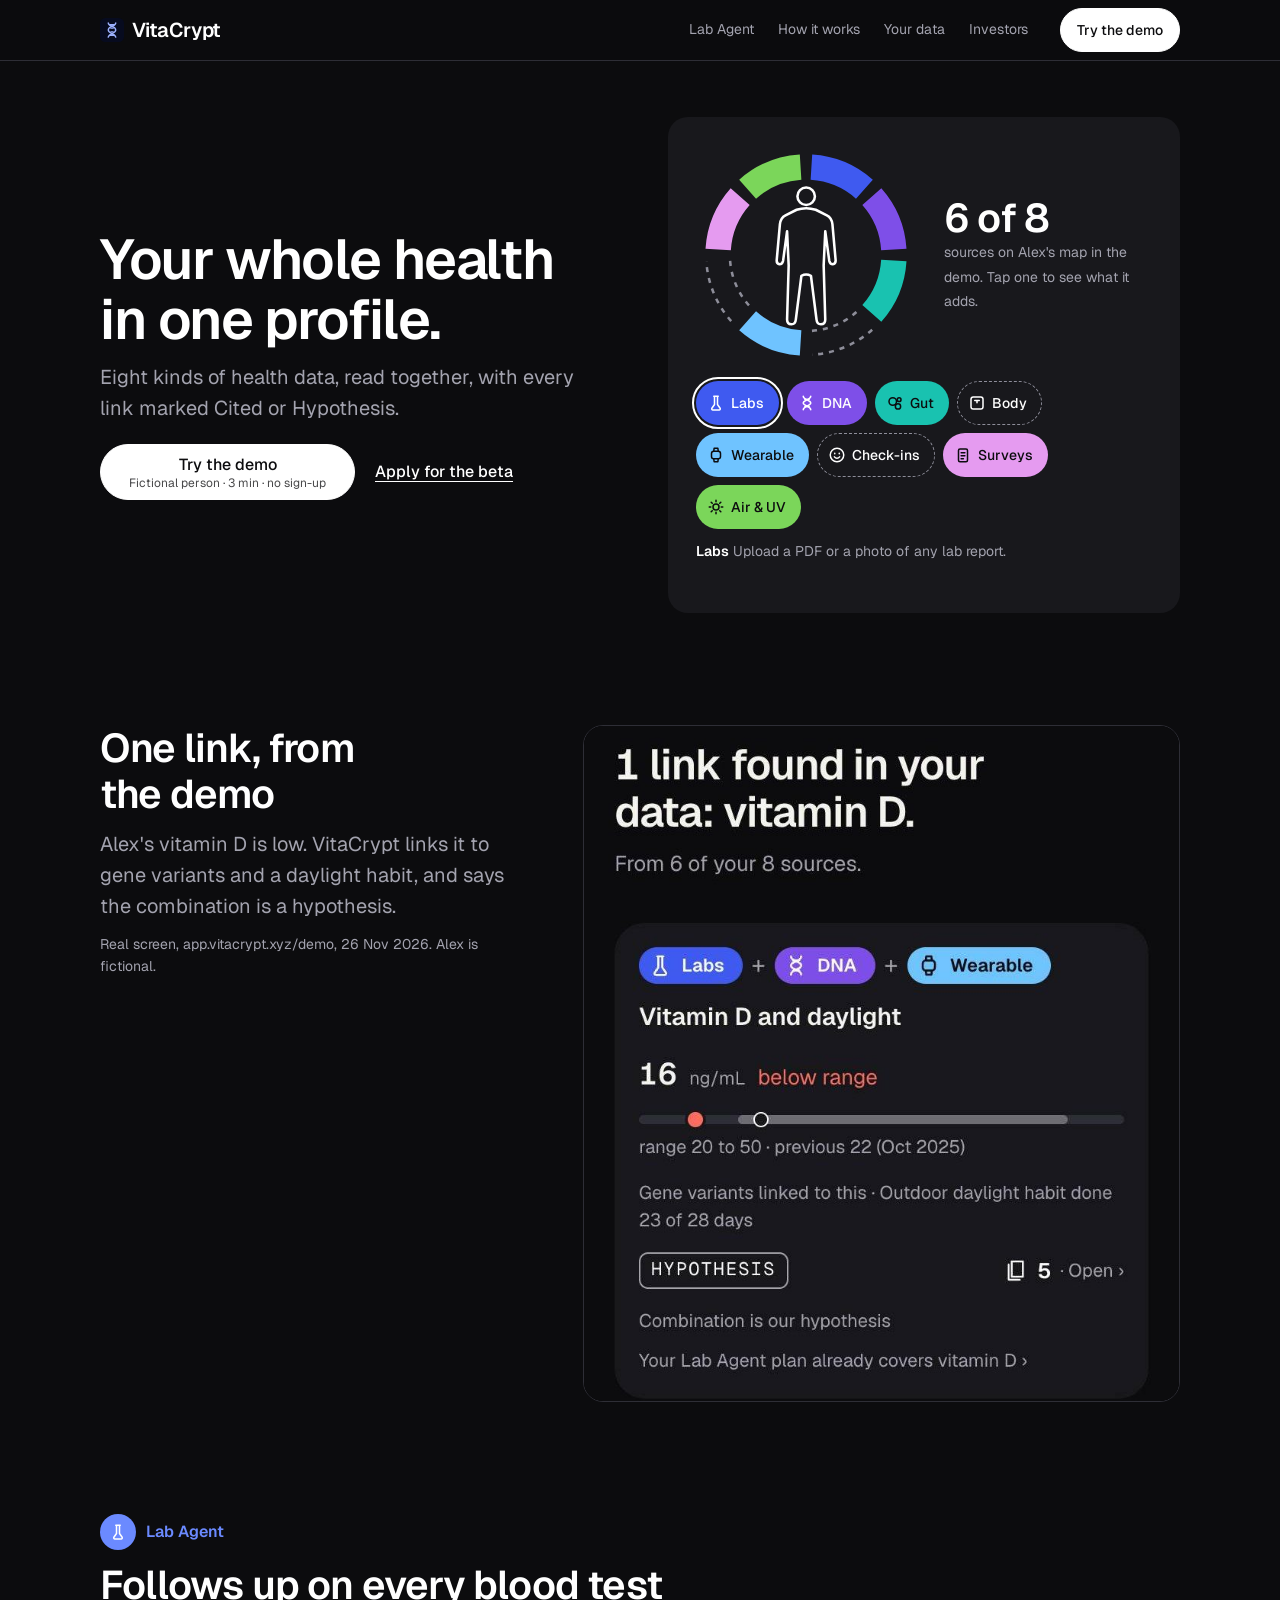
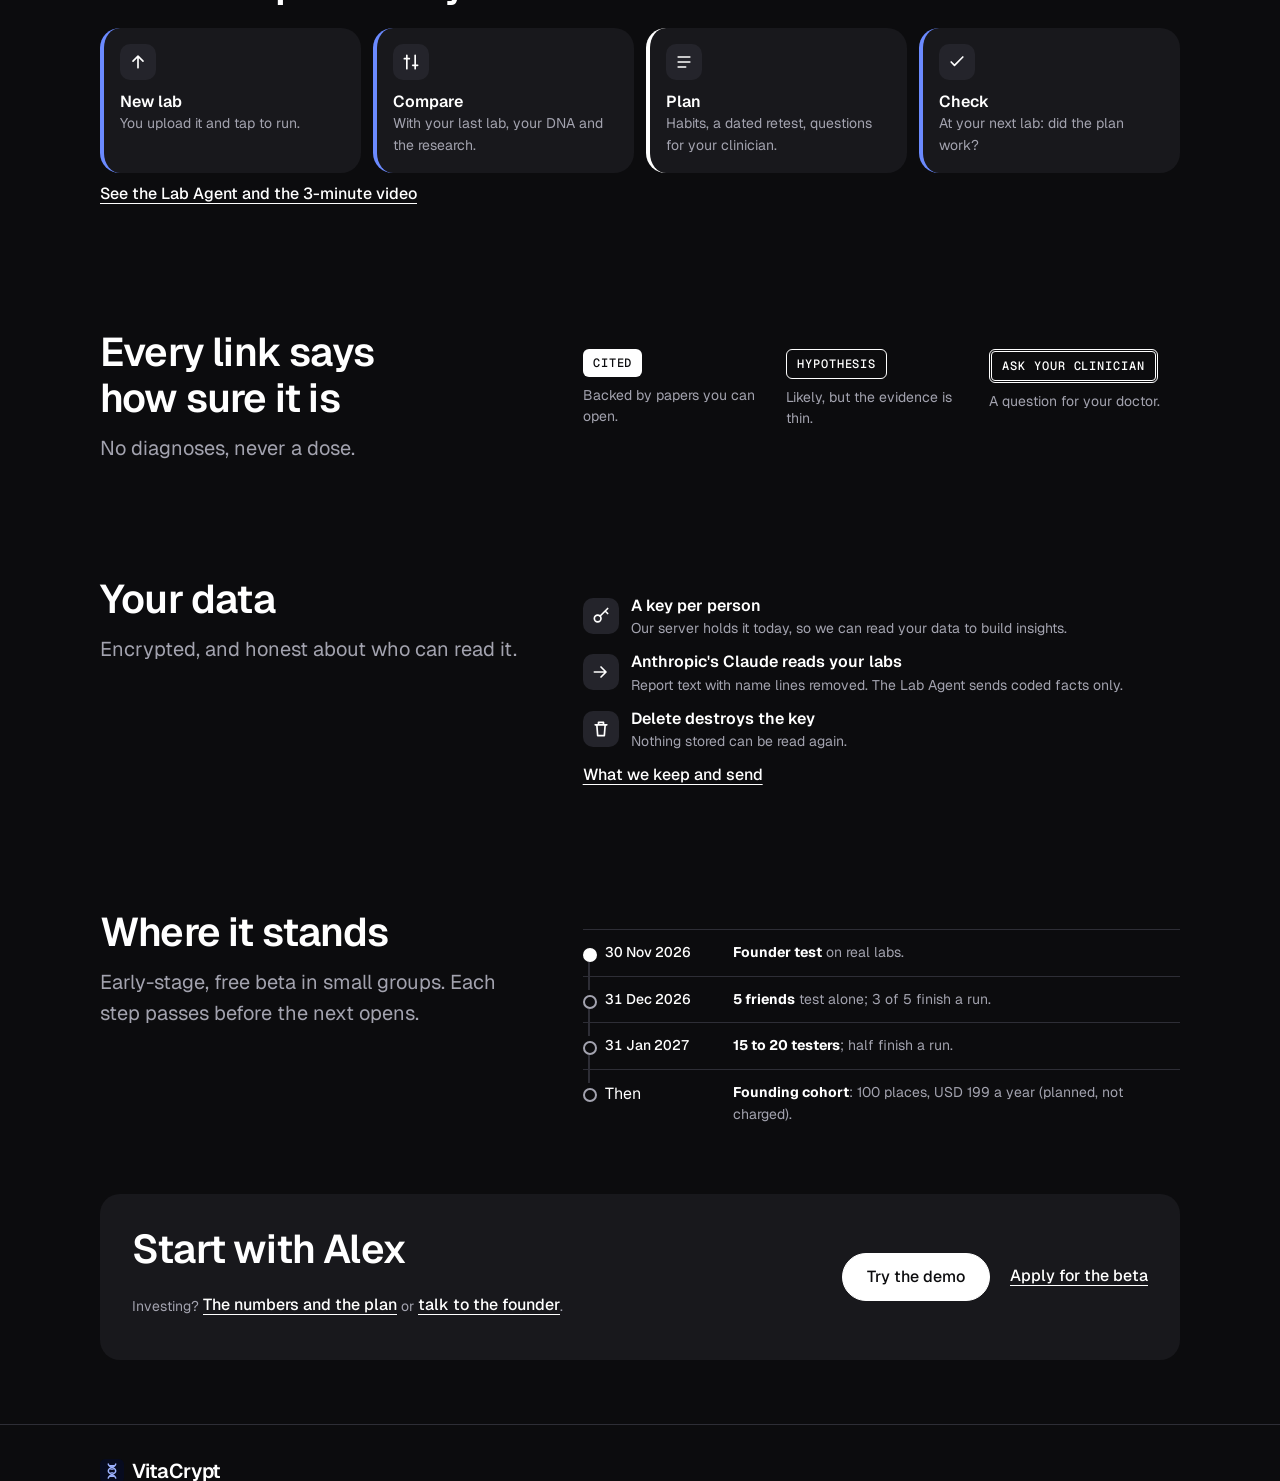
==== commit 2f290802: "landing: visuals instead of text, app colours by meaning, tighter spacing - /data: who-receives-what" ====
--- a/index.html
+++ b/index.html
@@ -123,8 +123,8 @@
 <link rel="preconnect" href="https://fonts.googleapis.com">
 <link rel="preconnect" href="https://fonts.gstatic.com" crossorigin>
 <link rel="stylesheet" href="https://fonts.googleapis.com/css2?family=Geist:wght@400;500;600&family=Geist+Mono:wght@500&display=swap">
-<link rel="stylesheet" href="/assets/site.css?v=1">
-<script src="/assets/site.js?v=1" defer></script>
+<link rel="stylesheet" href="/assets/site.css?v=2">
+<script src="/assets/site.js?v=2" defer></script>
 </head>
 <body>
 <header class="top"><div class="wrap"><a class="wm" href="/"><img src="/img/vitacrypt-mark.svg" alt="" width="24" height="24"><span>Vita<i>Crypt</i></span></a><nav aria-label="Main"><a href="/agent">Lab Agent</a><a href="/platform.html">How it works</a><a href="/data">Your data</a><a href="/investor.html">Investors</a></nav><a class="btn p" href="https://app.vitacrypt.xyz/demo">Try the demo</a><button class="menu" type="button" aria-label="Open menu" aria-expanded="false" aria-controls="drawer"><svg class="ic" viewBox="0 0 24 24" aria-hidden="true"><path d="M4 7h16M4 12h16M4 17h16"/></svg></button></div></header>
--- a/assets/site.css
+++ b/assets/site.css
@@ -50,8 +50,8 @@
 .drawer a{display:flex;align-items:center;min-height:52px;border-bottom:1px solid var(--line);text-decoration:none;font-size:20px;font-weight:500}
 .drawer .btn{margin-top:24px;width:100%;border-bottom:0;font-size:16px}
 /* sections */
-section{padding:48px 0}
-.hero{padding:24px 0 40px}
+section{padding:32px 0}
+.hero{padding:24px 0 32px}
 .two{display:grid;gap:20px}
 .tile{background:var(--tile);border-radius:var(--r-tile);padding:16px}
 .grid{display:grid;gap:12px;margin-top:20px}
@@ -139,7 +139,7 @@
 .close .cap{line-height:2}
 .lab4{grid-template-columns:repeat(2,minmax(0,1fr))}
 @media (min-width:900px){.lab4{grid-template-columns:repeat(4,minmax(0,1fr))}}
-.close{background:var(--tile);border-radius:var(--r-tile);padding:24px;margin:0 20px 48px}
+.close{background:var(--tile);border-radius:var(--r-tile);padding:24px;margin:8px 20px 32px}
 .foot{border-top:1px solid var(--line);padding:24px 0 40px;color:var(--dim);font-size:14px}
 .foot .row{display:flex;flex-wrap:wrap;gap:0 20px;margin-top:8px}
 .foot a{display:inline-flex;min-height:44px;align-items:center;text-decoration:none;color:var(--ink)}
@@ -156,7 +156,7 @@
 @media (min-width:900px){
  .top nav{display:flex}.menu{display:none}.top .btn{display:inline-flex;margin-left:8px}.drawer{display:none!important}
  h1{font-size:56px}h2{font-size:40px}.lead{font-size:20px}
- section{padding:64px 0}.hero{padding:56px 0 64px}
+ section{padding:56px 0}.hero{padding:56px 0 56px}
  .hero .wrap.split{display:grid;grid-template-columns:1fr 1fr;column-gap:56px;align-items:center}
  .hero .map{margin:0;padding:28px}.hero .ring{width:220px}.mapbody{gap:28px}.count b{font-size:40px}
  .two{grid-template-columns:5fr 7fr;gap:56px;align-items:start}
@@ -167,4 +167,74 @@
  .close{max-width:1080px;margin:0 auto 64px;display:flex;align-items:center;justify-content:space-between;gap:24px;padding:32px}
  .close .cta{margin-top:0}
 }
+
+/* 27.11.2026 visual pass: app colours by meaning, diagrams instead of text */
+.foot p a{display:inline;min-height:0}
+.sq.on-lab{background:var(--lab);color:#fff}.sq.on-dna{background:var(--dna);color:#fff}.sq.on-gut{background:var(--gut);color:var(--bg)}.sq.on-body{background:var(--body);color:var(--bg)}
+.sq.on-wear{background:var(--wear);color:var(--bg)}.sq.on-chk{background:var(--chk);color:var(--bg)}.sq.on-sur{background:var(--sur);color:var(--bg)}.sq.on-air{background:var(--air);color:var(--bg)}
+.sq.ag{background:var(--agent);color:var(--bg)}
+.rail.ag>li::before{background:var(--agent);color:var(--bg)}
+.rail.ag>li:not(:last-child)::after{background:var(--agent);opacity:.45}
+.agc{color:var(--agent)}
+/* compact source grid: icon over name, 2 columns on phone */
+.srcs{display:grid;grid-template-columns:repeat(2,minmax(0,1fr));gap:8px;margin-top:16px}
+.srcs li{background:var(--tile);border-radius:var(--r-in);padding:12px;display:grid;gap:6px;align-content:start}
+.srcs li .sq{width:32px;height:32px;border-radius:9px}
+.srcs h3{font-size:15px}.srcs p{font-size:13px;color:var(--dim);line-height:1.4}
+@media (min-width:900px){.srcs{grid-template-columns:repeat(4,minmax(0,1fr))}}
+/* badges in one row with short captions */
+.lbl3{display:grid;gap:8px;margin-top:16px}
+.lbl3 li{display:grid;grid-template-columns:168px 1fr;gap:10px;align-items:center;justify-items:start}.lbl3 p{font-size:13px;color:var(--dim);line-height:1.35}
+.lbl3 .ev{padding:6px 8px;font-size:11px}
+@media (min-width:900px){.lbl3{grid-template-columns:repeat(3,minmax(0,1fr))}.lbl3 li{grid-template-columns:auto 1fr}}
+/* horizontal flow with arrows: stacked on phone, in a row on desktop */
+.hflow{display:grid;gap:0;margin-top:16px}
+.hflow li{background:var(--tile);border-radius:var(--r-in);padding:12px 14px;display:flex;gap:12px;align-items:center}
+.hflow li+li{margin-top:22px;position:relative}
+.hflow li+li::before{content:"";position:absolute;left:30px;top:-18px;width:10px;height:10px;border-right:2px solid var(--dim);border-bottom:2px solid var(--dim);transform:rotate(45deg)}
+.hflow h3{font-size:15px}.hflow p{font-size:13px;color:var(--dim);line-height:1.4}
+@media (min-width:900px){.hflow{grid-template-columns:repeat(var(--n,3),minmax(0,1fr));column-gap:28px}.hflow li+li{margin-top:0}.hflow li+li::before{left:-21px;top:50%;transform:translateY(-50%) rotate(-45deg)}}
+/* evidence strength bars */
+.tiers{display:grid;gap:10px;margin-top:16px}
+.tiers li{display:grid;grid-template-columns:96px 1fr;gap:4px 12px;align-items:center}
+.tiers .bar{grid-column:1;display:grid;grid-template-columns:repeat(3,1fr);gap:4px}
+.tiers .bar i{display:block;height:8px;background:var(--ink);border-radius:3px}.tiers .bar i.o{background:var(--line)}
+.tiers h3{grid-column:2;grid-row:1;font-size:15px}.tiers p{grid-column:2;font-size:13px;color:var(--dim);line-height:1.4}
+/* comparison table */
+.vs{width:100%;border-collapse:collapse;margin-top:16px;font-size:14px}
+.vs th,.vs td{padding:10px 8px 10px 0;border-bottom:1px solid var(--line);text-align:left;vertical-align:top}
+.vs thead th{font:500 11px/1.3 var(--mono);text-transform:uppercase;letter-spacing:.06em;color:var(--dim)}
+.vs tbody th{font-weight:600;width:34%}
+.vs td{color:var(--dim)}.vs td.us{color:var(--ink)}
+.vs .ic{width:16px;height:16px;position:absolute;left:0;top:12px}.vs td:has(.ic){position:relative;padding-left:22px}
+@media (max-width:640px){.vs thead{display:none}.vs tbody tr{display:grid;grid-template-columns:4fr 5fr;column-gap:12px;border-bottom:1px solid var(--line);padding:10px 0}.vs tbody th,.vs td{border:0;padding:0;width:auto}.vs tbody th{grid-column:1/-1;margin-bottom:6px}.vs.us1 tbody tr{grid-template-columns:5fr 4fr}.vs td:has(.ic) .ic{top:20px}.vs td[data-l]::before{content:attr(data-l);display:block;font:500 11px/1.3 var(--mono);text-transform:uppercase;letter-spacing:.06em;color:var(--dim);margin-bottom:4px}.vs td.us[data-l]::before{color:var(--ink)}}
+.y{color:var(--ink)}.n{color:var(--missing)}
+/* who-gets-what matrix */
+.wgww{overflow-x:auto;margin-top:16px;-webkit-overflow-scrolling:touch}
+.wgw{border-collapse:collapse;font-size:13px;min-width:100%}
+.wgw th,.wgw td{padding:8px 6px;border-bottom:1px solid var(--line);text-align:center;vertical-align:middle}
+.wgw thead th{font:500 10px/1.2 var(--mono);text-transform:uppercase;letter-spacing:.04em;color:var(--dim);vertical-align:bottom}
+.wgw tbody th{text-align:left;font-weight:500;padding-left:0;min-width:120px}
+.wgw tbody th small{display:block;color:var(--dim);font-weight:400;font-size:11px}
+.d{display:inline-block;width:14px;height:14px;border-radius:50%;vertical-align:middle}
+.d.s{background:var(--ink)}.d.c{border:2px solid var(--ink);background:linear-gradient(90deg,var(--ink) 50%,transparent 50%)}.d.n{border:2px solid var(--missing);position:relative}.d.n::after{content:"";position:absolute;left:50%;top:-1px;bottom:-1px;width:2px;margin-left:-1px;background:var(--missing);transform:rotate(45deg)}
+.wgwkey{display:flex;flex-wrap:wrap;gap:6px 16px;margin-top:12px;font-size:13px;color:var(--dim)}.wgwkey span{display:inline-flex;gap:6px;align-items:center}
+.vh{position:absolute!important;width:1px;height:1px;overflow:hidden;clip:rect(0 0 0 0);white-space:nowrap}
+.wgw{width:100%;table-layout:fixed}
+.wgw thead th{height:92px;padding:4px 0}
+.wgw thead th span{writing-mode:vertical-rl;transform:rotate(180deg);display:inline-block;white-space:nowrap}
+.wgw thead th:first-child,.wgw tbody th{width:118px}
+.wgw tbody th{font-size:13px;line-height:1.25}
+.wgw tr.grp th{text-align:left;font:500 11px/1.3 var(--mono);text-transform:uppercase;letter-spacing:.06em;color:var(--dim);padding-top:16px;width:auto}
+.wgw td.pick{text-align:left;color:var(--dim);font-size:13px}
+@media (min-width:900px){.wgw thead th{height:auto}.wgw thead th span{writing-mode:horizontal-tb;transform:none;white-space:normal}.wgw thead th:first-child,.wgw tbody th{width:240px}.wgw{max-width:860px}}
+.chip.live{background:var(--ink);color:var(--bg)}
+.wgw tbody tr:nth-child(even) td,.wgw tbody tr:nth-child(even) th{background:rgba(255,255,255,.025)}
+.wgw thead th{font-size:11px}
+@media (min-width:900px){section .wrap>.rows{grid-template-columns:repeat(2,minmax(0,1fr));column-gap:32px}.wgw thead th:first-child,.wgw tbody th{width:200px}.wgw{max-width:760px}}
+/* timeline with dots */
+.gates li{position:relative;padding-left:22px}
+.gates li::before{content:"";position:absolute;left:0;top:18px;width:10px;height:10px;border-radius:50%;border:2px solid var(--dim);background:var(--bg)}
+.gates li:first-child::before{background:var(--ink);border-color:var(--ink)}
+.gates li:not(:last-child)::after{content:"";position:absolute;left:5px;top:32px;bottom:-14px;width:2px;background:var(--line)}
 @media (prefers-reduced-motion:reduce){*{transition:none!important;scroll-behavior:auto!important}}
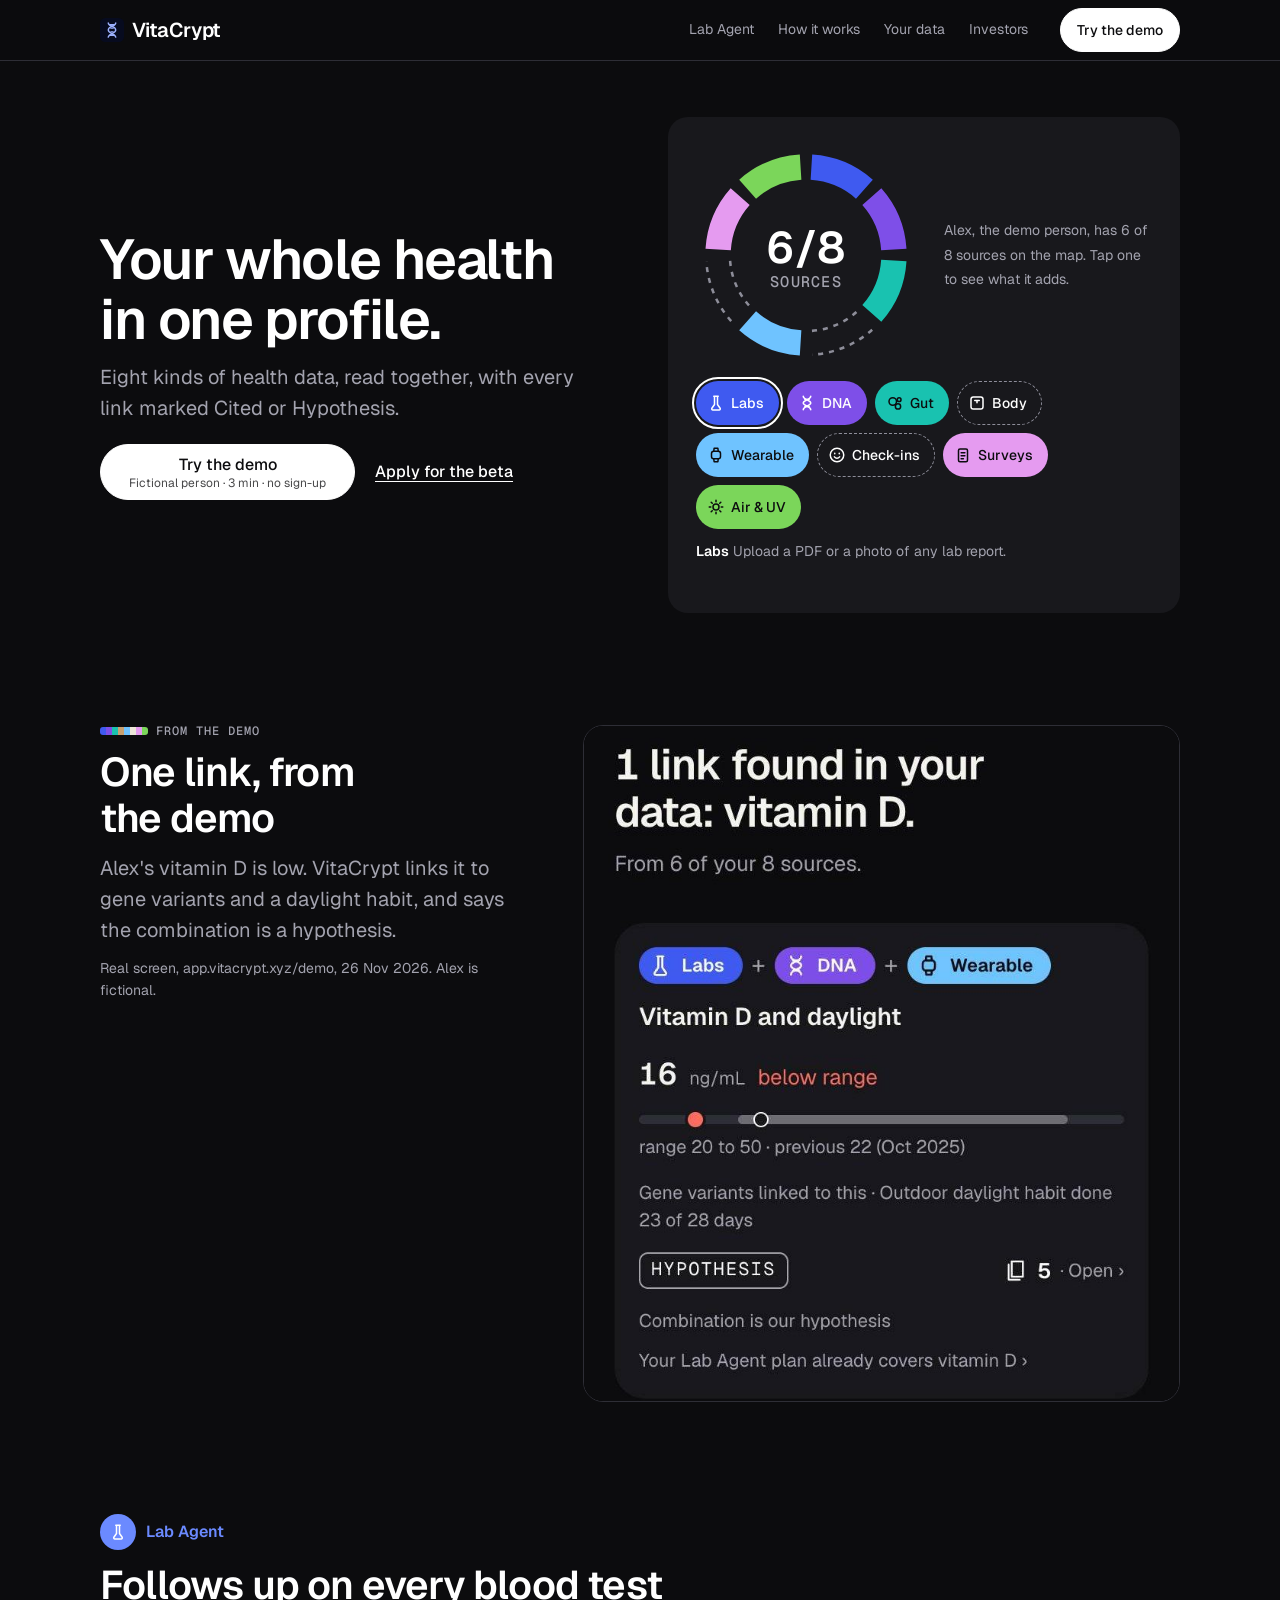
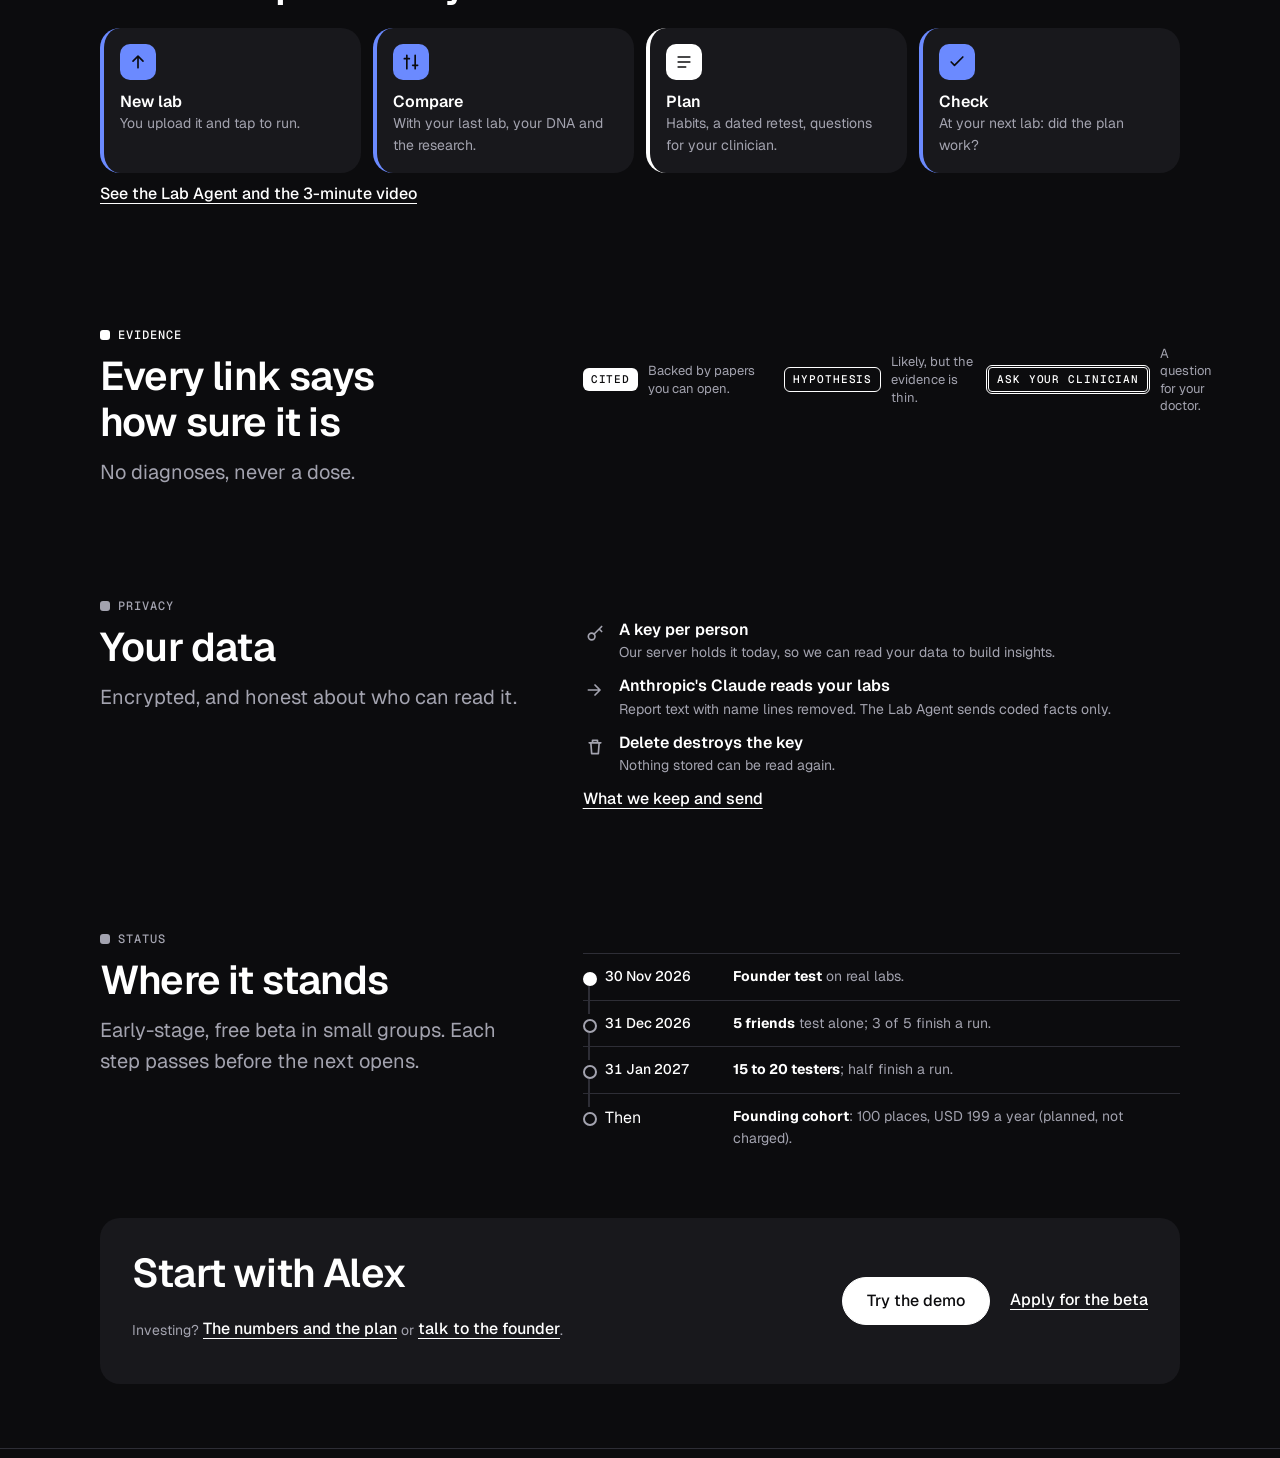
==== commit 2f172bba: "landing (preview): coherence rules, section labels, compact footer, screen placeholders Co-Authored-" ====
--- a/index.html
+++ b/index.html
@@ -123,8 +123,8 @@
 <link rel="preconnect" href="https://fonts.googleapis.com">
 <link rel="preconnect" href="https://fonts.gstatic.com" crossorigin>
 <link rel="stylesheet" href="https://fonts.googleapis.com/css2?family=Geist:wght@400;500;600&family=Geist+Mono:wght@500&display=swap">
-<link rel="stylesheet" href="/assets/site.css?v=2">
-<script src="/assets/site.js?v=2" defer></script>
+<link rel="stylesheet" href="/assets/site.css?v=3">
+<script src="/assets/site.js?v=3" defer></script>
 </head>
 <body>
 <header class="top"><div class="wrap"><a class="wm" href="/"><img src="/img/vitacrypt-mark.svg" alt="" width="24" height="24"><span>Vita<i>Crypt</i></span></a><nav aria-label="Main"><a href="/agent">Lab Agent</a><a href="/platform.html">How it works</a><a href="/data">Your data</a><a href="/investor.html">Investors</a></nav><a class="btn p" href="https://app.vitacrypt.xyz/demo">Try the demo</a><button class="menu" type="button" aria-label="Open menu" aria-expanded="false" aria-controls="drawer"><svg class="ic" viewBox="0 0 24 24" aria-hidden="true"><path d="M4 7h16M4 12h16M4 17h16"/></svg></button></div></header>
@@ -137,15 +137,15 @@
   <div class="cta"><a class="btn p big" href="https://app.vitacrypt.xyz/demo">Try the demo<small>Fictional person · 3 min · no sign-up</small></a><a class="tb" href="/beta">Apply for the beta</a></div>
  </div>
  <div class="map" aria-label="Alex's map in the demo">
-  <div class="mapbody"><svg class="ring" viewBox="0 0 130 130" role="img" aria-label="Alex, the demo person: 6 of 8 sources connected. Body and Check-ins not added."><path data-k="lab" d="M68.2 13.1A52 52 0 0 1 99.5 26.1" fill="none" stroke="#3F5AF0" stroke-width="15"/><path data-k="dna" d="M103.9 30.5A52 52 0 0 1 116.9 61.8" fill="none" stroke="#7E4FE8" stroke-width="15"/><path data-k="gut" d="M116.9 68.2A52 52 0 0 1 103.9 99.5" fill="none" stroke="#19C2B0" stroke-width="15"/><g data-k="body"><path d="M104.1 109.2A59 59 0 0 1 68.6 123.9" fill="none" stroke="#8D8D99" stroke-width="1.5" stroke-dasharray="3 3.5"/><path d="M94.8 98.7A45 45 0 0 1 67.7 109.9" fill="none" stroke="#8D8D99" stroke-width="1.5" stroke-dasharray="3 3.5"/></g><path data-k="wear" d="M61.8 116.9A52 52 0 0 1 30.5 103.9" fill="none" stroke="#6FC3FF" stroke-width="15"/><g data-k="chk"><path d="M20.8 104.1A59 59 0 0 1 6.1 68.6" fill="none" stroke="#8D8D99" stroke-width="1.5" stroke-dasharray="3 3.5"/><path d="M31.3 94.8A45 45 0 0 1 20.1 67.7" fill="none" stroke="#8D8D99" stroke-width="1.5" stroke-dasharray="3 3.5"/></g><path data-k="sur" d="M13.1 61.8A52 52 0 0 1 26.1 30.5" fill="none" stroke="#E59BF0" stroke-width="15"/><path data-k="air" d="M30.5 26.1A52 52 0 0 1 61.8 13.1" fill="none" stroke="#7BD65A" stroke-width="15"/><g transform="translate(13.400,15.700) scale(.235)" fill="none" stroke="#fff" stroke-width="6.400" stroke-linejoin="round"><circle cx="220" cy="62" r="22"/><path d="M196 96Q220 88 244 96L272 110Q284 116 286 132L294 222Q295 232 287 233Q280 233 278 224L268 150L264 236L268 372Q268 384 257 384Q247 384 246 372L232 262Q220 256 208 262L194 372Q193 384 183 384Q172 384 172 372L176 236L172 150L162 224Q160 233 153 233Q145 232 146 222L154 132Q156 116 168 110Z"/></g></svg>
-   <div class="count"><b>6 of 8</b><span>sources on Alex's map in the demo. Tap one to see what it adds.</span></div></div>
+  <div class="mapbody"><svg class="ring" viewBox="0 0 130 130" role="img" aria-label="Alex, the demo person: 6 of 8 sources connected. Body and Check-ins not added."><path data-k="lab" d="M68.2 13.1A52 52 0 0 1 99.5 26.1" fill="none" stroke="#3F5AF0" stroke-width="15"/><path data-k="dna" d="M103.9 30.5A52 52 0 0 1 116.9 61.8" fill="none" stroke="#7E4FE8" stroke-width="15"/><path data-k="gut" d="M116.9 68.2A52 52 0 0 1 103.9 99.5" fill="none" stroke="#19C2B0" stroke-width="15"/><g data-k="body"><path d="M104.1 109.2A59 59 0 0 1 68.6 123.9" fill="none" stroke="#8D8D99" stroke-width="1.5" stroke-dasharray="3 3.5"/><path d="M94.8 98.7A45 45 0 0 1 67.7 109.9" fill="none" stroke="#8D8D99" stroke-width="1.5" stroke-dasharray="3 3.5"/></g><path data-k="wear" d="M61.8 116.9A52 52 0 0 1 30.5 103.9" fill="none" stroke="#6FC3FF" stroke-width="15"/><g data-k="chk"><path d="M20.8 104.1A59 59 0 0 1 6.1 68.6" fill="none" stroke="#8D8D99" stroke-width="1.5" stroke-dasharray="3 3.5"/><path d="M31.3 94.8A45 45 0 0 1 20.1 67.7" fill="none" stroke="#8D8D99" stroke-width="1.5" stroke-dasharray="3 3.5"/></g><path data-k="sur" d="M13.1 61.8A52 52 0 0 1 26.1 30.5" fill="none" stroke="#E59BF0" stroke-width="15"/><path data-k="air" d="M30.5 26.1A52 52 0 0 1 61.8 13.1" fill="none" stroke="#7BD65A" stroke-width="15"/><text class="rc" x="65" y="70" text-anchor="middle">6/8</text><text class="rs" x="65" y="84" text-anchor="middle">SOURCES</text></svg>
+   <div class="count"><span>Alex, the demo person, has 6 of 8 sources on the map. Tap one to see what it adds.</span></div></div>
   <div class="chips" role="group" aria-label="Sources"><button type="button" class="chip on-lab" data-k="lab" aria-pressed="true"><svg class="ic" viewBox="0 0 24 24" aria-hidden="true"><path d="M9 3h6M10 3v11l-3.500 5a1.500 1.500 0 0 0 1.300 2.300h8.400a1.500 1.500 0 0 0 1.300-2.300L14 14V3"/></svg>Labs</button><button type="button" class="chip on-dna" data-k="dna" aria-pressed="false"><svg class="ic" viewBox="0 0 24 24" aria-hidden="true"><path d="M7 3c0 5 10 5 10 9s-10 4-10 9M17 3c0 5-10 5-10 9s10 4 10 9M9 7h6M9 17h6"/></svg>DNA</button><button type="button" class="chip on-gut" data-k="gut" aria-pressed="false"><svg class="ic" viewBox="0 0 24 24" aria-hidden="true"><circle cx="9" cy="10" r="5"/><circle cx="17.500" cy="7.500" r="2.500"/><circle cx="16" cy="16.500" r="3.500"/></svg>Gut</button><button type="button" class="chip off" data-k="body" aria-pressed="false"><svg class="ic" viewBox="0 0 24 24" aria-hidden="true"><rect x="4" y="4" width="16" height="16" rx="3"/><path d="M9 8.500h6M12 8.500v3"/></svg>Body</button><button type="button" class="chip on-wear" data-k="wear" aria-pressed="false"><svg class="ic" viewBox="0 0 24 24" aria-hidden="true"><rect x="6" y="7" width="12" height="10" rx="3"/><path d="M9 7l.500-4h5l.500 4M9 17l.500 4h5l.500-4"/></svg>Wearable</button><button type="button" class="chip off" data-k="chk" aria-pressed="false"><svg class="ic" viewBox="0 0 24 24" aria-hidden="true"><circle cx="12" cy="12" r="9"/><path d="M8.500 14.500c1 1.200 2.200 1.800 3.500 1.800s2.500-.600 3.500-1.800M9 9.800v.400M15 9.800v.400"/></svg>Check-ins</button><button type="button" class="chip on-sur" data-k="sur" aria-pressed="false"><svg class="ic" viewBox="0 0 24 24" aria-hidden="true"><rect x="6" y="4" width="12" height="17" rx="2"/><path d="M9.500 9h5M9.500 13h5M9.500 17h3"/></svg>Surveys</button><button type="button" class="chip on-air" data-k="air" aria-pressed="false"><svg class="ic" viewBox="0 0 24 24" aria-hidden="true"><circle cx="12" cy="12" r="4"/><path d="M12 3v2M12 19v2M3 12h2M19 12h2M5.600 5.600l1.400 1.400M17 17l1.400 1.400M5.600 18.400L7 17M17 7l1.400-1.400"/></svg>Air &amp; UV</button></div>
   <div aria-live="polite"><p class="how" data-k="lab"><b>Labs</b> Upload a PDF or a photo of any lab report.</p><p class="how" data-k="dna" hidden><b>DNA</b> Your 23andMe or AncestryDNA raw file.</p><p class="how" data-k="gut" hidden><b>Gut</b> Upload a gut test report, such as Viome.</p><p class="how" data-k="body" hidden><b>Body</b> (not added on Alex&#39;s map) Smart scale, an InBody sheet, or values you type.</p><p class="how" data-k="wear" hidden><b>Wearable</b> A screenshot of your health app today. Phone sync is coming.</p><p class="how" data-k="chk" hidden><b>Check-ins</b> (not added on Alex&#39;s map) How you feel each day, in about 30 seconds.</p><p class="how" data-k="sur" hidden><b>Surveys</b> Eight standard questionnaires on mood, stress, sleep and diet.</p><p class="how" data-k="air" hidden><b>Air &amp; UV</b> Air quality and UV for your city. Nothing to set up.</p></div>
  </div>
 </div></section>
 
 <section><div class="wrap two">
- <div><h2>One link, from the demo</h2>
+ <div><p class="kick k-data">From the demo</p><h2>One link, from the demo</h2>
  <p class="lead">Alex's vitamin D is low. VitaCrypt links it to gene variants and a daylight habit, and says the combination is a hypothesis.</p>
  <p class="cap">Real screen, app.vitacrypt.xyz/demo, 26 Nov 2026. Alex is fictional.</p></div>
  <picture class="shot"><source media="(min-width:900px)" srcset="/img/app/today-desktop.jpg" width="840" height="650"><img src="/img/app/today-link-phone.jpg" width="780" height="885" loading="lazy" alt="VitaCrypt demo, Today screen: 1 link found, vitamin D 16 ng/mL below range, linked to Labs, DNA and Wearable, labelled Hypothesis"></picture>
@@ -155,17 +155,17 @@
  <div class="persona"><span class="av"><svg class="ic" viewBox="0 0 24 24" aria-hidden="true"><path d="M9 3h6M10 3v11l-3.500 5a1.500 1.500 0 0 0 1.300 2.300h8.400a1.500 1.500 0 0 0 1.300-2.300L14 14V3"/></svg></span>Lab Agent</div>
  <h2 style="margin-top:12px">Follows up on every blood test</h2>
  <ol class="grid lab4">
-  <li class="tile edge-agent"><span class="sq"><svg class="ic" viewBox="0 0 24 24" aria-hidden="true"><path d="M12 19V5M6 11l6-6 6 6"/></svg></span><h3 style="margin-top:12px">New lab</h3><p class="small">You upload it and tap to run.</p></li>
-  <li class="tile edge-agent"><span class="sq"><svg class="ic" viewBox="0 0 24 24" aria-hidden="true"><path d="M7 4v16M17 4v16M4 8h6M14 16h6"/></svg></span><h3 style="margin-top:12px">Compare</h3><p class="small">With your last lab, your DNA and the research.</p></li>
-  <li class="tile edge-plan"><span class="sq"><svg class="ic" viewBox="0 0 24 24" aria-hidden="true"><path d="M5 6h14M5 12h14M5 18h9"/></svg></span><h3 style="margin-top:12px">Plan</h3><p class="small">Habits, a dated retest, questions for your clinician.</p></li>
-  <li class="tile edge-agent"><span class="sq"><svg class="ic" viewBox="0 0 24 24" aria-hidden="true"><path d="M5 12l4 4 10-10"/></svg></span><h3 style="margin-top:12px">Check</h3><p class="small">At your next lab: did the plan work?</p></li>
+  <li class="tile edge-agent"><span class="sq ag"><svg class="ic" viewBox="0 0 24 24" aria-hidden="true"><path d="M12 19V5M6 11l6-6 6 6"/></svg></span><h3 style="margin-top:12px">New lab</h3><p class="small">You upload it and tap to run.</p></li>
+  <li class="tile edge-agent"><span class="sq ag"><svg class="ic" viewBox="0 0 24 24" aria-hidden="true"><path d="M7 4v16M17 4v16M4 8h6M14 16h6"/></svg></span><h3 style="margin-top:12px">Compare</h3><p class="small">With your last lab, your DNA and the research.</p></li>
+  <li class="tile edge-plan"><span class="sq pl"><svg class="ic" viewBox="0 0 24 24" aria-hidden="true"><path d="M5 6h14M5 12h14M5 18h9"/></svg></span><h3 style="margin-top:12px">Plan</h3><p class="small">Habits, a dated retest, questions for your clinician.</p></li>
+  <li class="tile edge-agent"><span class="sq ag"><svg class="ic" viewBox="0 0 24 24" aria-hidden="true"><path d="M5 12l4 4 10-10"/></svg></span><h3 style="margin-top:12px">Check</h3><p class="small">At your next lab: did the plan work?</p></li>
  </ol>
  <a class="tb" href="/agent">See the Lab Agent and the 3-minute video</a>
 </div></section>
 
 <section><div class="wrap two">
- <div><h2>Every link says how sure it is</h2><p class="lead">No diagnoses, never a dose.</p></div>
- <ul class="labels">
+ <div><p class="kick k-ev">Evidence</p><h2>Every link says how sure it is</h2><p class="lead">No diagnoses, never a dose.</p></div>
+ <ul class="lbl3">
   <li><span class="ev c">Cited</span><p>Backed by papers you can open.</p></li>
   <li><span class="ev h">Hypothesis</span><p>Likely, but the evidence is thin.</p></li>
   <li><span class="ev a">Ask your clinician</span><p>A question for your doctor.</p></li>
@@ -173,7 +173,7 @@
 </div></section>
 
 <section><div class="wrap two">
- <div><h2>Your data</h2><p class="lead">Encrypted, and honest about who can read it.</p></div>
+ <div><p class="kick k-gr">Privacy</p><h2>Your data</h2><p class="lead">Encrypted, and honest about who can read it.</p></div>
  <div><ul class="rows">
   <li><span class="sq"><svg class="ic" viewBox="0 0 24 24" aria-hidden="true"><circle cx="8" cy="15" r="4"/><path d="M11 12l9-9M17 6l3 3"/></svg></span><div><h3>A key per person</h3><p>Our server holds it today, so we can read your data to build insights.</p></div></li>
   <li><span class="sq"><svg class="ic" viewBox="0 0 24 24" aria-hidden="true"><path d="M4 12h12M12 6l6 6-6 6"/></svg></span><div><h3>Anthropic's Claude reads your labs</h3><p>Report text with name lines removed. The Lab Agent sends coded facts only.</p></div></li>
@@ -182,7 +182,7 @@
 </div></section>
 
 <section><div class="wrap two">
- <div><h2>Where it stands</h2><p class="lead">Early-stage, free beta in small groups. Each step passes before the next opens.</p></div>
+ <div><p class="kick k-gr">Status</p><h2>Where it stands</h2><p class="lead">Early-stage, free beta in small groups. Each step passes before the next opens.</p></div>
  <ol class="gates">
   <li><time datetime="2026-11-30">30 Nov 2026</time><p><b>Founder test</b> on real labs.</p></li>
   <li><time datetime="2026-12-31">31 Dec 2026</time><p><b>5 friends</b> test alone; 3 of 5 finish a run.</p></li>
@@ -194,6 +194,6 @@
 <div class="close"><div><h2>Start with Alex</h2><p class="cap">Investing? <a class="tb" href="/investor.html">The numbers and the plan</a> or <a class="tb" href="/investor.html#contact">talk to the founder</a>.</p></div>
  <div class="cta"><a class="btn p" href="https://app.vitacrypt.xyz/demo">Try the demo</a><a class="tb" href="/beta">Apply for the beta</a></div></div>
 </main>
-<footer class="foot"><div class="wrap"><a class="wm" href="/"><img src="/img/vitacrypt-mark.svg" alt="" width="24" height="24"><span>Vita<i>Crypt</i></span></a><p>Your whole health in one profile, with evidence-checked guidance.</p><div class="row"><a href="/agent">Lab Agent</a><a href="/platform.html">How it works</a><a href="/beta">Beta</a><a href="/data">Your data</a><a href="/investor.html">Investors</a><a href="/press">Press kit</a></div><div class="row"><a href="mailto:marketing@vitacrypt.xyz">marketing@vitacrypt.xyz</a><a href="mailto:investors@vitacrypt.xyz">investors@vitacrypt.xyz</a><a href="https://x.com/vita_crypt">X</a><a href="https://t.me/paul_burg">Telegram</a></div><p>Not medical advice. No diagnoses, and never a dose chosen for you. Built by <a href="https://paulburg.com/">Paul Burg</a>.</p></div></footer>
+<footer class="foot"><div class="wrap fg"><div><a class="wm" href="/"><img src="/img/vitacrypt-mark.svg" alt="" width="24" height="24"><span>Vita<i>Crypt</i></span></a><p class="tag">Your whole health in one profile, with evidence-checked guidance.</p></div><nav class="fl" aria-label="Footer"><a href="/agent">Lab Agent</a><a href="/platform.html">How it works</a><a href="/data">Your data</a><a href="/beta">Beta</a><a href="/investor.html">Investors</a><a href="/press">Press kit</a></nav><div class="fc"><a href="mailto:marketing@vitacrypt.xyz" title="marketing@vitacrypt.xyz"><svg class="ic" viewBox="0 0 24 24" aria-hidden="true"><rect x="3" y="5" width="18" height="14" rx="2"/><path d="M3 7l9 6 9-6"/></svg>Press</a><a href="mailto:investors@vitacrypt.xyz" title="investors@vitacrypt.xyz"><svg class="ic" viewBox="0 0 24 24" aria-hidden="true"><rect x="3" y="5" width="18" height="14" rx="2"/><path d="M3 7l9 6 9-6"/></svg>Investors</a><a href="https://x.com/vita_crypt" aria-label="VitaCrypt on X"><svg class="ic" viewBox="0 0 24 24" aria-hidden="true"><path d="M4 4h4l12 16h-4zM19 4l-6 7M5 20l6-7"/></svg>X</a><a href="https://t.me/paul_burg" aria-label="Paul Burg on Telegram"><svg class="ic" viewBox="0 0 24 24" aria-hidden="true"><path d="M21 4L3 11l6 2 2 6 3-4 5 4z"/></svg>Telegram</a></div><p class="fd">Not medical advice. No diagnoses, never a dose chosen for you. Built by <a href="https://paulburg.com/">Paul Burg</a>.</p></div></footer>
 </body>
 </html>
--- a/assets/site.css
+++ b/assets/site.css
@@ -64,8 +64,9 @@
 .chip[aria-pressed=true]{outline:2px solid var(--ink);outline-offset:2px}
 .on-lab{background:var(--lab);color:#fff}.on-dna{background:var(--dna);color:#fff}.on-gut{background:var(--gut)}.on-body{background:var(--body)}
 .on-wear{background:var(--wear)}.on-chk{background:var(--chk)}.on-sur{background:var(--sur)}.on-air{background:var(--air)}
-.sq{width:36px;height:36px;border-radius:10px;display:grid;place-items:center;flex:0 0 auto;background:var(--tile2);color:var(--ink)}
-.sq.off{background:none;border:1.5px dashed var(--missing);color:var(--missing)}
+.sq{width:24px;height:24px;display:grid;place-items:center;flex:0 0 auto;color:var(--dim)}
+.sq[class*="on-"],.sq.ag,.sq.pl{width:36px;height:36px;border-radius:10px}
+.sq.off{color:var(--missing)}
 .map{background:var(--tile);border-radius:var(--r-tile);padding:16px;margin-top:20px}
 .mapbody{display:flex;gap:16px;align-items:center}
 .ring{width:132px;flex:0 0 auto}.ring [data-k]{transition:opacity .2s}.ring.focus [data-k]:not(.sel){opacity:.35}
@@ -172,7 +173,7 @@
 .foot p a{display:inline;min-height:0}
 .sq.on-lab{background:var(--lab);color:#fff}.sq.on-dna{background:var(--dna);color:#fff}.sq.on-gut{background:var(--gut);color:var(--bg)}.sq.on-body{background:var(--body);color:var(--bg)}
 .sq.on-wear{background:var(--wear);color:var(--bg)}.sq.on-chk{background:var(--chk);color:var(--bg)}.sq.on-sur{background:var(--sur);color:var(--bg)}.sq.on-air{background:var(--air);color:var(--bg)}
-.sq.ag{background:var(--agent);color:var(--bg)}
+.sq.ag{background:var(--agent);color:var(--bg)}.sq.pl{background:var(--ink);color:var(--bg)}
 .rail.ag>li::before{background:var(--agent);color:var(--bg)}
 .rail.ag>li:not(:last-child)::after{background:var(--agent);opacity:.45}
 .agc{color:var(--agent)}
@@ -206,8 +207,8 @@
 .vs thead th{font:500 11px/1.3 var(--mono);text-transform:uppercase;letter-spacing:.06em;color:var(--dim)}
 .vs tbody th{font-weight:600;width:34%}
 .vs td{color:var(--dim)}.vs td.us{color:var(--ink)}
-.vs .ic{width:16px;height:16px;position:absolute;left:0;top:12px}.vs td:has(.ic){position:relative;padding-left:22px}
-@media (max-width:640px){.vs thead{display:none}.vs tbody tr{display:grid;grid-template-columns:4fr 5fr;column-gap:12px;border-bottom:1px solid var(--line);padding:10px 0}.vs tbody th,.vs td{border:0;padding:0;width:auto}.vs tbody th{grid-column:1/-1;margin-bottom:6px}.vs.us1 tbody tr{grid-template-columns:5fr 4fr}.vs td:has(.ic) .ic{top:20px}.vs td[data-l]::before{content:attr(data-l);display:block;font:500 11px/1.3 var(--mono);text-transform:uppercase;letter-spacing:.06em;color:var(--dim);margin-bottom:4px}.vs td.us[data-l]::before{color:var(--ink)}}
+.vs .ic{width:16px;height:16px;position:absolute;left:0;top:12px}.vs td.us{position:relative;padding-left:22px}
+@media (max-width:640px){.vs thead{display:none}.vs tbody tr{display:grid;grid-template-columns:4fr 5fr;column-gap:12px;border-bottom:1px solid var(--line);padding:10px 0}.vs tbody th,.vs td{border:0;padding:0;width:auto}.vs tbody th{grid-column:1/-1;margin-bottom:6px}.vs.us1 tbody tr{grid-template-columns:5fr 4fr}.vs td.us .ic{top:20px}.vs td[data-l]::before{content:attr(data-l);display:block;font:500 11px/1.3 var(--mono);text-transform:uppercase;letter-spacing:.06em;color:var(--dim);margin-bottom:4px}.vs td.us[data-l]::before{color:var(--ink)}}
 .y{color:var(--ink)}.n{color:var(--missing)}
 /* who-gets-what matrix */
 .wgww{overflow-x:auto;margin-top:16px;-webkit-overflow-scrolling:touch}
@@ -232,6 +233,31 @@
 .wgw tbody tr:nth-child(even) td,.wgw tbody tr:nth-child(even) th{background:rgba(255,255,255,.025)}
 .wgw thead th{font-size:11px}
 @media (min-width:900px){section .wrap>.rows{grid-template-columns:repeat(2,minmax(0,1fr));column-gap:32px}.wgw thead th:first-child,.wgw tbody th{width:200px}.wgw{max-width:760px}}
+/* 27.11 coherence (docs/design/LANDING_RULES.md): section labels carry the colour */
+.kick{display:flex;align-items:center;gap:8px;font:500 12px/1 var(--mono);letter-spacing:.08em;text-transform:uppercase;color:var(--dim);margin-bottom:12px}
+.kick::before{content:"";width:10px;height:10px;border-radius:3px;background:var(--kc,var(--dim));flex:0 0 auto}
+.k-ag{--kc:var(--agent);color:var(--agent)}.k-ev{--kc:var(--ink);color:var(--ink)}.k-gr{--kc:var(--dim)}
+.k-data::before{width:48px;height:8px;background:linear-gradient(90deg,var(--lab) 0 12.5%,var(--dna) 0 25%,var(--gut) 0 37.5%,var(--body) 0 50%,var(--wear) 0 62.5%,var(--chk) 0 75%,var(--sur) 0 87.5%,var(--air) 0)}
+.stat.ag b{color:var(--agent)}
+/* placeholder for app screens until the redesign ships */
+.ph{display:grid;place-items:center;align-content:center;gap:8px;aspect-ratio:9/16;max-height:320px;border:1.5px dashed var(--line);border-radius:var(--r-tile);background:var(--tile);color:var(--missing);text-align:center;padding:16px;font:500 11px/1.4 var(--mono);letter-spacing:.06em;text-transform:uppercase}
+.ph .ic{width:22px;height:22px}
+.ph b{display:block;font:600 14px/1.3 var(--font);letter-spacing:0;text-transform:none;color:var(--ink)}
+.strip figure .ph{max-height:none}
+/* ring centre: N/8, no figure (app decision 27.11) */
+.ring .rc{font:600 26px/1 var(--font);fill:var(--ink)}.ring .rs{font:500 9px/1 var(--mono);fill:var(--dim);letter-spacing:.08em}
+/* compact footer */
+.foot{padding:24px 0 28px}
+.fg{display:grid;gap:16px}
+.fg .wm{min-height:36px}
+.fg .tag{margin-top:2px}
+.fl{display:grid;grid-template-columns:repeat(3,minmax(0,1fr));gap:0 12px}
+.fl a{min-height:40px!important}
+.fc{display:flex;flex-wrap:wrap;gap:6px}
+.fc a{display:inline-flex!important;align-items:center;gap:6px;min-height:40px!important;padding:0 10px;border:1px solid var(--line);border-radius:999px;color:var(--ink)!important;font-size:13px}
+.fc .ic{width:16px;height:16px;color:var(--dim)}
+.fd{font-size:12px;margin:0!important}
+@media (min-width:900px){.fg{grid-template-columns:1.2fr 2fr;align-items:start;column-gap:48px}.fl{grid-template-columns:repeat(6,auto);justify-content:start;gap:0 24px}.fc{grid-column:2}.fd{grid-column:1/-1}}
 /* timeline with dots */
 .gates li{position:relative;padding-left:22px}
 .gates li::before{content:"";position:absolute;left:0;top:18px;width:10px;height:10px;border-radius:50%;border:2px solid var(--dim);background:var(--bg)}
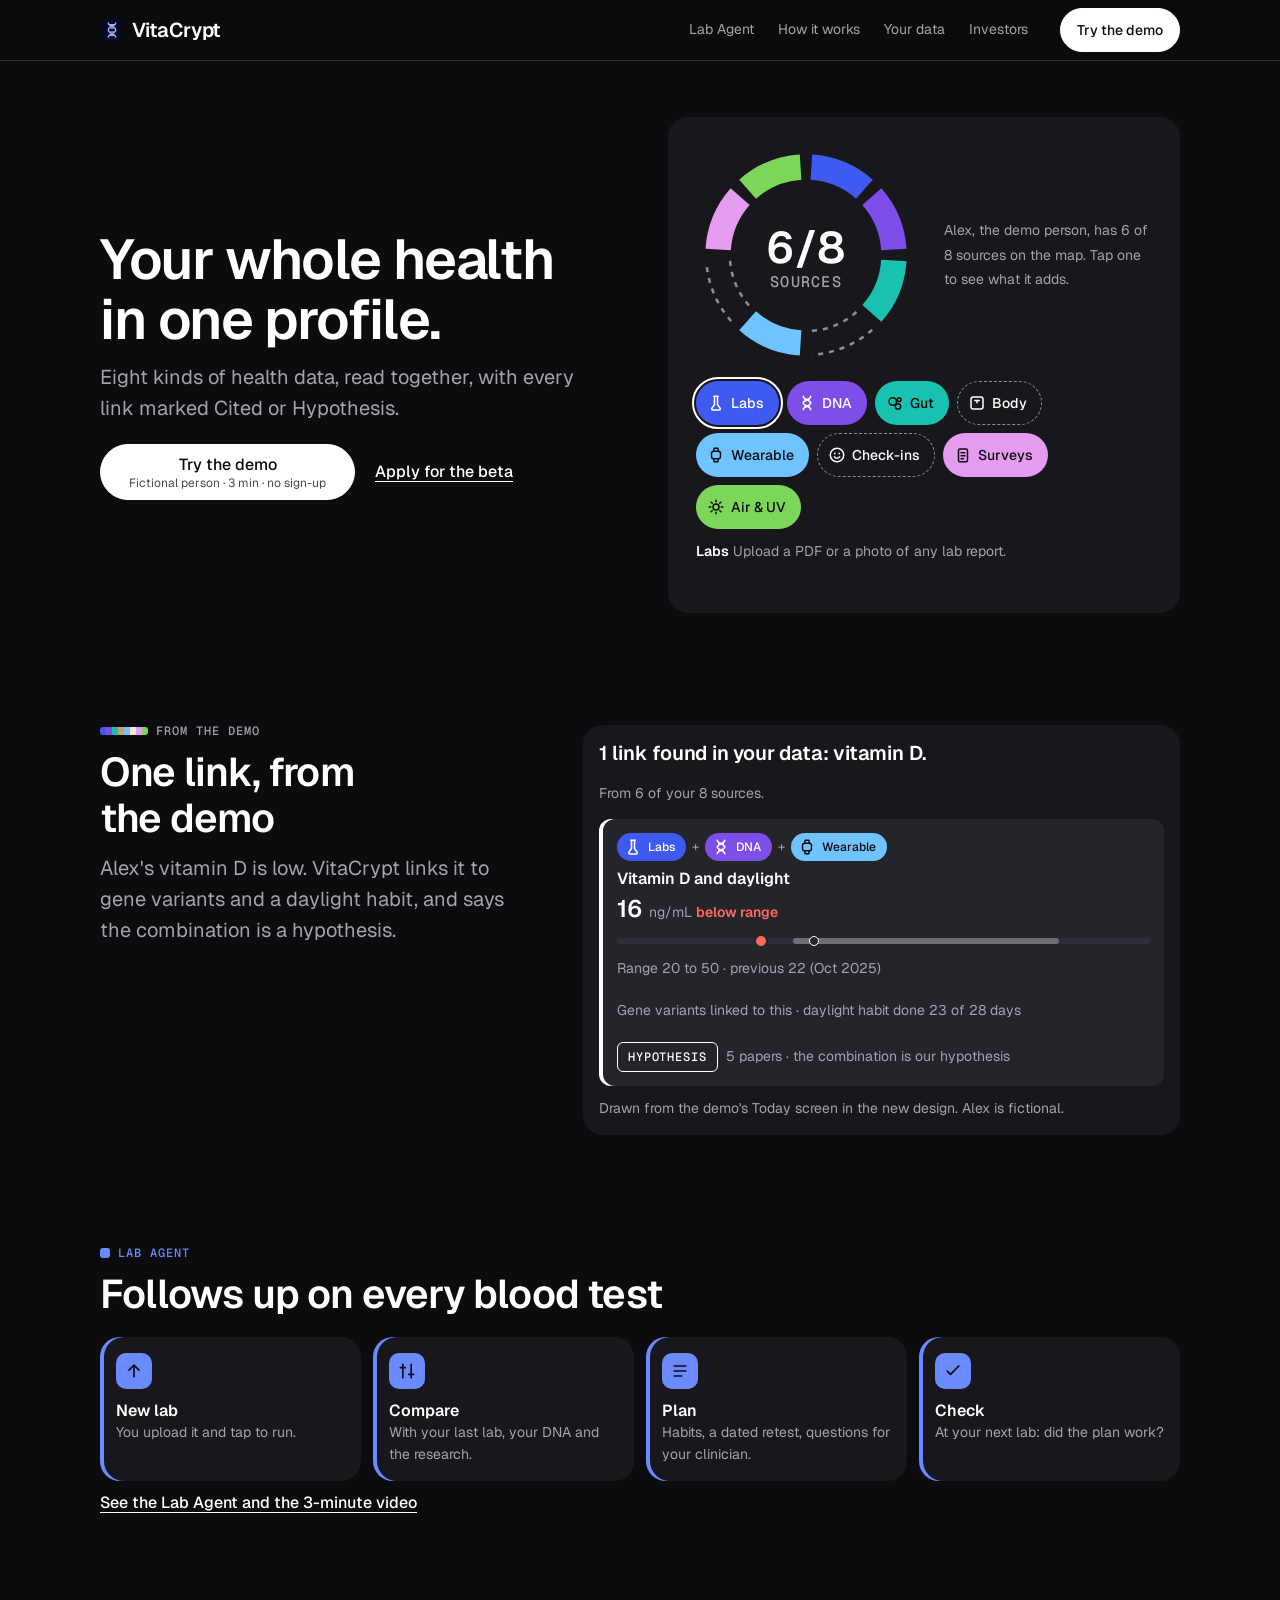
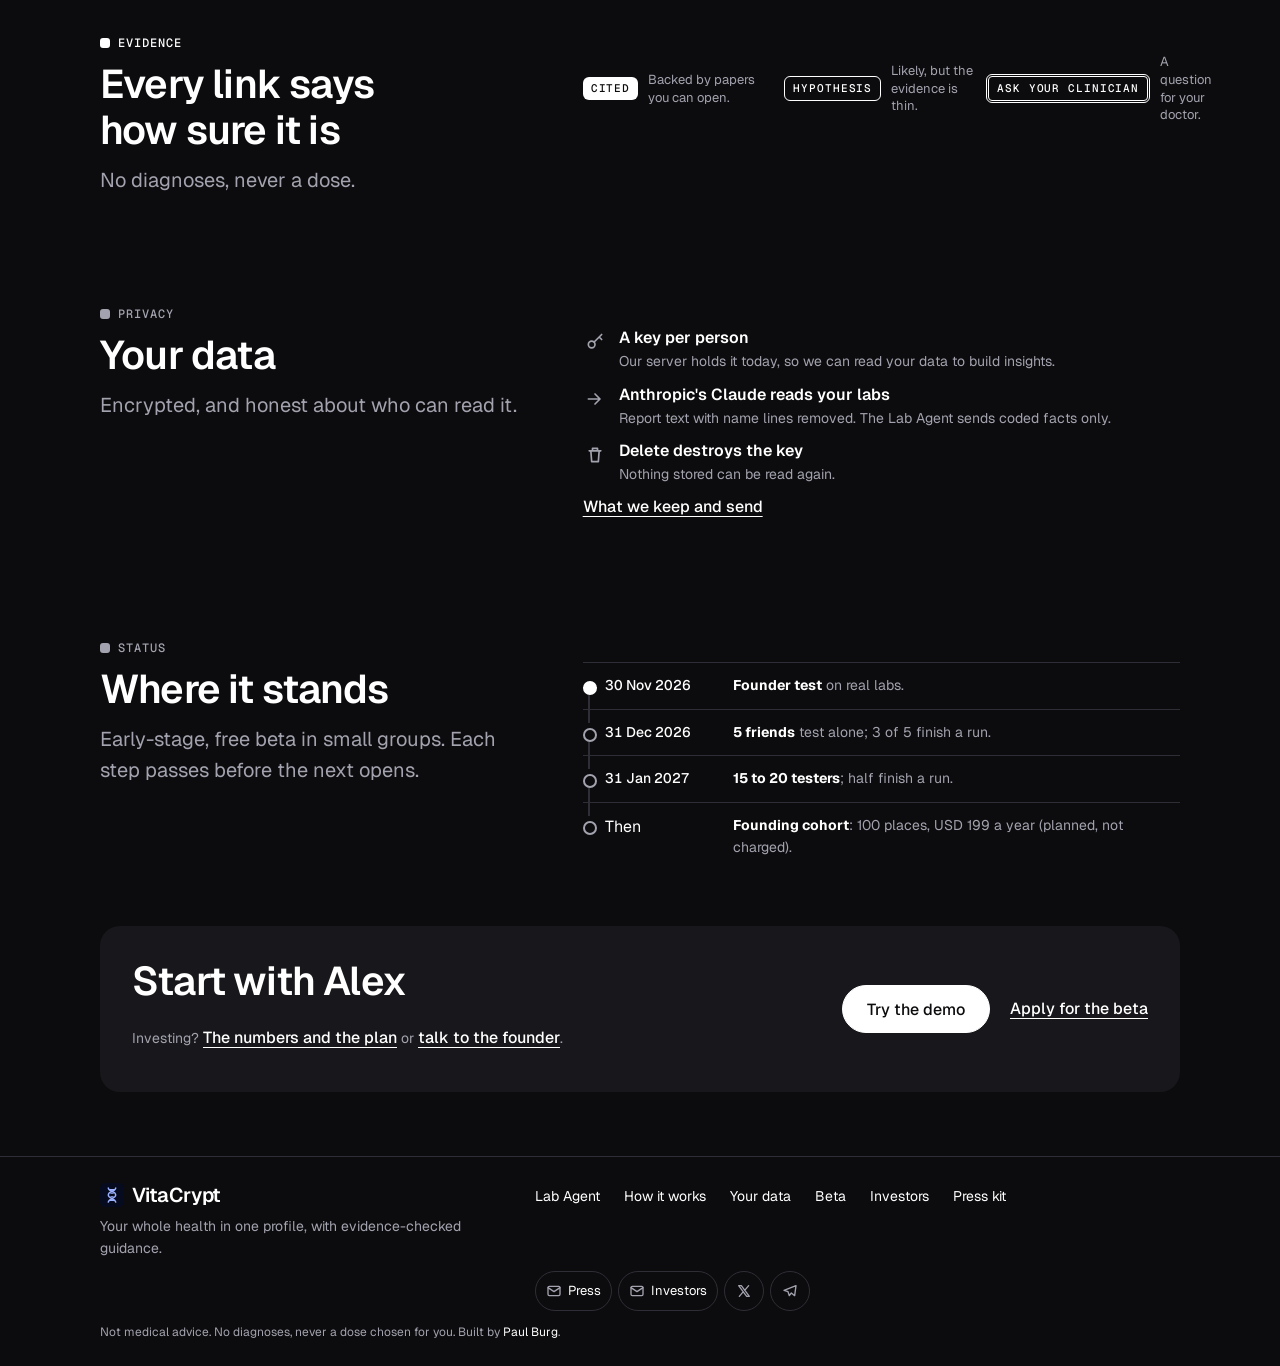
==== commit 78a20f0d: "landing (preview): critic fixes, drawn demo card, agent labels, smaller placeholders Co-Authored-By:" ====
--- a/index.html
+++ b/index.html
@@ -147,17 +147,17 @@
 <section><div class="wrap two">
  <div><p class="kick k-data">From the demo</p><h2>One link, from the demo</h2>
  <p class="lead">Alex's vitamin D is low. VitaCrypt links it to gene variants and a daylight habit, and says the combination is a hypothesis.</p>
- <p class="cap">Real screen, app.vitacrypt.xyz/demo, 26 Nov 2026. Alex is fictional.</p></div>
- <picture class="shot"><source media="(min-width:900px)" srcset="/img/app/today-desktop.jpg" width="840" height="650"><img src="/img/app/today-link-phone.jpg" width="780" height="885" loading="lazy" alt="VitaCrypt demo, Today screen: 1 link found, vitamin D 16 ng/mL below range, linked to Labs, DNA and Wearable, labelled Hypothesis"></picture>
+ </div>
+ <figure class="lk" aria-label="Demo Today card: vitamin D 16 ng/mL, below the 20 to 50 range, linked to Labs, DNA and Wearable, labelled Hypothesis"><p class="lkh">1 link found in your data: vitamin D.</p><p class="small">From 6 of your 8 sources.</p><div class="lkc edge-plan"><div class="lkch"><span class="chip sm on-lab"><svg class="ic" viewBox="0 0 24 24" aria-hidden="true"><path d="M9 3h6M10 3v11l-3.500 5a1.500 1.500 0 0 0 1.300 2.300h8.400a1.500 1.500 0 0 0 1.300-2.300L14 14V3"/></svg>Labs</span><span class="plus">+</span><span class="chip sm on-dna"><svg class="ic" viewBox="0 0 24 24" aria-hidden="true"><path d="M7 3c0 5 10 5 10 9s-10 4-10 9M17 3c0 5-10 5-10 9s10 4 10 9M9 7h6M9 17h6"/></svg>DNA</span><span class="plus">+</span><span class="chip sm on-wear"><svg class="ic" viewBox="0 0 24 24" aria-hidden="true"><rect x="6" y="7" width="12" height="10" rx="3"/><path d="M9 7l.500-4h5l.500 4M9 17l.500 4h5l.500-4"/></svg>Wearable</span></div><h3>Vitamin D and daylight</h3><p class="lkv"><b>16</b> ng/mL <span class="out">below range</span></p><div class="rbar" aria-hidden="true"><span class="rng"></span><s style="left:27%"></s><em style="left:37%"></em></div><p class="small">Range 20 to 50 · previous 22 (Oct 2025)</p><p class="small">Gene variants linked to this · daylight habit done 23 of 28 days</p><p class="lkf"><span class="ev h">Hypothesis</span><span class="small">5 papers · the combination is our hypothesis</span></p></div><figcaption>Drawn from the demo's Today screen in the new design. Alex is fictional.</figcaption></figure>
 </div></section>
 
 <section><div class="wrap">
- <div class="persona"><span class="av"><svg class="ic" viewBox="0 0 24 24" aria-hidden="true"><path d="M9 3h6M10 3v11l-3.500 5a1.500 1.500 0 0 0 1.300 2.300h8.400a1.500 1.500 0 0 0 1.300-2.300L14 14V3"/></svg></span>Lab Agent</div>
- <h2 style="margin-top:12px">Follows up on every blood test</h2>
+ <p class="kick k-ag">Lab Agent</p>
+ <h2>Follows up on every blood test</h2>
  <ol class="grid lab4">
   <li class="tile edge-agent"><span class="sq ag"><svg class="ic" viewBox="0 0 24 24" aria-hidden="true"><path d="M12 19V5M6 11l6-6 6 6"/></svg></span><h3 style="margin-top:12px">New lab</h3><p class="small">You upload it and tap to run.</p></li>
   <li class="tile edge-agent"><span class="sq ag"><svg class="ic" viewBox="0 0 24 24" aria-hidden="true"><path d="M7 4v16M17 4v16M4 8h6M14 16h6"/></svg></span><h3 style="margin-top:12px">Compare</h3><p class="small">With your last lab, your DNA and the research.</p></li>
-  <li class="tile edge-plan"><span class="sq pl"><svg class="ic" viewBox="0 0 24 24" aria-hidden="true"><path d="M5 6h14M5 12h14M5 18h9"/></svg></span><h3 style="margin-top:12px">Plan</h3><p class="small">Habits, a dated retest, questions for your clinician.</p></li>
+  <li class="tile edge-agent"><span class="sq ag"><svg class="ic" viewBox="0 0 24 24" aria-hidden="true"><path d="M5 6h14M5 12h14M5 18h9"/></svg></span><h3 style="margin-top:12px">Plan</h3><p class="small">Habits, a dated retest, questions for your clinician.</p></li>
   <li class="tile edge-agent"><span class="sq ag"><svg class="ic" viewBox="0 0 24 24" aria-hidden="true"><path d="M5 12l4 4 10-10"/></svg></span><h3 style="margin-top:12px">Check</h3><p class="small">At your next lab: did the plan work?</p></li>
  </ol>
  <a class="tb" href="/agent">See the Lab Agent and the 3-minute video</a>
@@ -194,6 +194,6 @@
 <div class="close"><div><h2>Start with Alex</h2><p class="cap">Investing? <a class="tb" href="/investor.html">The numbers and the plan</a> or <a class="tb" href="/investor.html#contact">talk to the founder</a>.</p></div>
  <div class="cta"><a class="btn p" href="https://app.vitacrypt.xyz/demo">Try the demo</a><a class="tb" href="/beta">Apply for the beta</a></div></div>
 </main>
-<footer class="foot"><div class="wrap fg"><div><a class="wm" href="/"><img src="/img/vitacrypt-mark.svg" alt="" width="24" height="24"><span>Vita<i>Crypt</i></span></a><p class="tag">Your whole health in one profile, with evidence-checked guidance.</p></div><nav class="fl" aria-label="Footer"><a href="/agent">Lab Agent</a><a href="/platform.html">How it works</a><a href="/data">Your data</a><a href="/beta">Beta</a><a href="/investor.html">Investors</a><a href="/press">Press kit</a></nav><div class="fc"><a href="mailto:marketing@vitacrypt.xyz" title="marketing@vitacrypt.xyz"><svg class="ic" viewBox="0 0 24 24" aria-hidden="true"><rect x="3" y="5" width="18" height="14" rx="2"/><path d="M3 7l9 6 9-6"/></svg>Press</a><a href="mailto:investors@vitacrypt.xyz" title="investors@vitacrypt.xyz"><svg class="ic" viewBox="0 0 24 24" aria-hidden="true"><rect x="3" y="5" width="18" height="14" rx="2"/><path d="M3 7l9 6 9-6"/></svg>Investors</a><a href="https://x.com/vita_crypt" aria-label="VitaCrypt on X"><svg class="ic" viewBox="0 0 24 24" aria-hidden="true"><path d="M4 4h4l12 16h-4zM19 4l-6 7M5 20l6-7"/></svg>X</a><a href="https://t.me/paul_burg" aria-label="Paul Burg on Telegram"><svg class="ic" viewBox="0 0 24 24" aria-hidden="true"><path d="M21 4L3 11l6 2 2 6 3-4 5 4z"/></svg>Telegram</a></div><p class="fd">Not medical advice. No diagnoses, never a dose chosen for you. Built by <a href="https://paulburg.com/">Paul Burg</a>.</p></div></footer>
+<footer class="foot"><div class="wrap fg"><div><a class="wm" href="/"><img src="/img/vitacrypt-mark.svg" alt="" width="24" height="24"><span>Vita<i>Crypt</i></span></a><p class="tag">Your whole health in one profile, with evidence-checked guidance.</p></div><nav class="fl" aria-label="Footer"><a href="/agent">Lab Agent</a><a href="/platform.html">How it works</a><a href="/data">Your data</a><a href="/beta">Beta</a><a href="/investor.html">Investors</a><a href="/press">Press kit</a></nav><div class="fc"><a href="mailto:marketing@vitacrypt.xyz" title="marketing@vitacrypt.xyz"><svg class="ic" viewBox="0 0 24 24" aria-hidden="true"><rect x="3" y="5" width="18" height="14" rx="2"/><path d="M3 7l9 6 9-6"/></svg>Press</a><a href="mailto:investors@vitacrypt.xyz" title="investors@vitacrypt.xyz"><svg class="ic" viewBox="0 0 24 24" aria-hidden="true"><rect x="3" y="5" width="18" height="14" rx="2"/><path d="M3 7l9 6 9-6"/></svg>Investors</a><a href="https://x.com/vita_crypt" aria-label="VitaCrypt on X"><svg class="ic" viewBox="0 0 24 24" aria-hidden="true"><path d="M4 4h4l12 16h-4zM19 4l-6 7M5 20l6-7"/></svg></a><a href="https://t.me/paul_burg" aria-label="Paul Burg on Telegram"><svg class="ic" viewBox="0 0 24 24" aria-hidden="true"><path d="M21 4L3 11l6 2 2 6 3-4 5 4z"/></svg></a></div><p class="fd">Not medical advice. No diagnoses, never a dose chosen for you. Built by <a href="https://paulburg.com/">Paul Burg</a>.</p></div></footer>
 </body>
 </html>
--- a/assets/site.css
+++ b/assets/site.css
@@ -132,7 +132,7 @@
 details th,details td{text-align:left;vertical-align:top;padding:8px 8px 8px 0;border-bottom:1px solid var(--line)}
 details th{color:var(--ink);font-weight:600}
 /* direction D: coloured left edge and the Lab Agent persona */
-.edge-agent{border-left:4px solid var(--agent)}.edge-plan{border-left:4px solid var(--ink)}.edge-grey{border-left:4px solid var(--dim)}.edge-air{border-left:4px solid var(--air)}
+.edge-agent{box-shadow:inset 4px 0 0 var(--agent)}.edge-plan{box-shadow:inset 4px 0 0 var(--ink)}.edge-grey{box-shadow:inset 4px 0 0 var(--dim)}.edge-air{box-shadow:inset 4px 0 0 var(--air)}
 .persona{display:flex;align-items:center;gap:10px;color:var(--agent);font-weight:600}
 .persona .av{width:36px;height:36px;border-radius:50%;background:var(--agent);color:#fff;display:grid;place-items:center;flex:0 0 auto}
 .persona .av .ic{width:18px;height:18px}
@@ -208,7 +208,7 @@
 .vs tbody th{font-weight:600;width:34%}
 .vs td{color:var(--dim)}.vs td.us{color:var(--ink)}
 .vs .ic{width:16px;height:16px;position:absolute;left:0;top:12px}.vs td.us{position:relative;padding-left:22px}
-@media (max-width:640px){.vs thead{display:none}.vs tbody tr{display:grid;grid-template-columns:4fr 5fr;column-gap:12px;border-bottom:1px solid var(--line);padding:10px 0}.vs tbody th,.vs td{border:0;padding:0;width:auto}.vs tbody th{grid-column:1/-1;margin-bottom:6px}.vs.us1 tbody tr{grid-template-columns:5fr 4fr}.vs td.us .ic{top:20px}.vs td[data-l]::before{content:attr(data-l);display:block;font:500 11px/1.3 var(--mono);text-transform:uppercase;letter-spacing:.06em;color:var(--dim);margin-bottom:4px}.vs td.us[data-l]::before{color:var(--ink)}}
+@media (max-width:640px){.vs thead{display:none}.vs tbody tr{display:grid;grid-template-columns:4fr 5fr;column-gap:12px;border-bottom:1px solid var(--line);padding:10px 0}.vs tbody th,.vs td{border:0;padding:0;width:auto}.vs tbody th{grid-column:1/-1;margin-bottom:6px}.vs.us1 tbody tr{grid-template-columns:5fr 4fr}.vs td.us .ic{top:20px}.vs td[data-l]::before{content:attr(data-l);display:block;font:500 11px/1.3 var(--mono);text-transform:uppercase;letter-spacing:.06em;color:var(--dim);margin-bottom:4px}.vs td.us[data-l]::before{color:var(--agent)}}
 .y{color:var(--ink)}.n{color:var(--missing)}
 /* who-gets-what matrix */
 .wgww{overflow-x:auto;margin-top:16px;-webkit-overflow-scrolling:touch}
@@ -243,21 +243,36 @@
 .ph{display:grid;place-items:center;align-content:center;gap:8px;aspect-ratio:9/16;max-height:320px;border:1.5px dashed var(--line);border-radius:var(--r-tile);background:var(--tile);color:var(--missing);text-align:center;padding:16px;font:500 11px/1.4 var(--mono);letter-spacing:.06em;text-transform:uppercase}
 .ph .ic{width:22px;height:22px}
 .ph b{display:block;font:600 14px/1.3 var(--font);letter-spacing:0;text-transform:none;color:var(--ink)}
-.strip figure .ph{max-height:none}
+.strip figure .ph{aspect-ratio:9/16;max-height:240px;border-color:var(--missing)}
+.strip figure:has(.ph){flex-basis:150px}
 /* ring centre: N/8, no figure (app decision 27.11) */
 .ring .rc{font:600 26px/1 var(--font);fill:var(--ink)}.ring .rs{font:500 9px/1 var(--mono);fill:var(--dim);letter-spacing:.08em}
+/* drawn app card (home) */
+.lk{background:var(--tile);border-radius:var(--r-tile);padding:16px;display:grid;gap:6px}
+.lkh{font:600 20px/1.2 var(--font);letter-spacing:-.01em}
+.lkc{background:var(--tile2);border-radius:var(--r-in);padding:14px 14px 14px 18px;display:grid;gap:8px;margin-top:8px}
+.lkch{display:flex;flex-wrap:wrap;align-items:center;gap:6px}.lkch .plus{color:var(--dim);font-size:13px}
+.lkv{font-size:14px;color:var(--dim)}.lkv b{font:600 24px/1 var(--font);color:var(--ink);margin-right:2px}.out{color:var(--bad);font-weight:600}
+.rbar{position:relative;height:6px;border-radius:6px;background:var(--line);margin:6px 0}
+.rbar .rng{position:absolute;left:33%;right:17%;top:0;bottom:0;background:var(--in-range);border-radius:6px}
+.rbar s{position:absolute;top:-4px;width:14px;height:14px;margin-left:-7px;border-radius:50%;background:var(--bad);border:2px solid var(--tile2)}
+.rbar em{position:absolute;top:-2px;width:10px;height:10px;margin-left:-5px;border-radius:50%;border:1.5px solid #fff;background:var(--tile2)}
+.lkf{display:flex;flex-wrap:wrap;align-items:center;gap:8px}
+.lk figcaption{margin-top:6px}
 /* compact footer */
-.foot{padding:24px 0 28px}
-.fg{display:grid;gap:16px}
+.foot{padding:20px 0 24px}
+.fg{display:grid;gap:12px}
 .fg .wm{min-height:36px}
-.fg .tag{margin-top:2px}
+.fg .tag{margin-top:2px;display:none}
+.fg>div:first-child{display:flex;align-items:center;justify-content:space-between;gap:12px}
 .fl{display:grid;grid-template-columns:repeat(3,minmax(0,1fr));gap:0 12px}
 .fl a{min-height:40px!important}
 .fc{display:flex;flex-wrap:wrap;gap:6px}
 .fc a{display:inline-flex!important;align-items:center;gap:6px;min-height:40px!important;padding:0 10px;border:1px solid var(--line);border-radius:999px;color:var(--ink)!important;font-size:13px}
 .fc .ic{width:16px;height:16px;color:var(--dim)}
+.fc a[aria-label]{width:40px;padding:0;justify-content:center}
 .fd{font-size:12px;margin:0!important}
-@media (min-width:900px){.fg{grid-template-columns:1.2fr 2fr;align-items:start;column-gap:48px}.fl{grid-template-columns:repeat(6,auto);justify-content:start;gap:0 24px}.fc{grid-column:2}.fd{grid-column:1/-1}}
+@media (min-width:900px){.fg .tag{display:block}.fg>div:first-child{display:block}.fg{grid-template-columns:1.2fr 2fr;align-items:start;column-gap:48px}.fl{grid-template-columns:repeat(6,auto);justify-content:start;gap:0 24px}.fc{grid-column:2}.fd{grid-column:1/-1}}
 /* timeline with dots */
 .gates li{position:relative;padding-left:22px}
 .gates li::before{content:"";position:absolute;left:0;top:18px;width:10px;height:10px;border-radius:50%;border:2px solid var(--dim);background:var(--bg)}
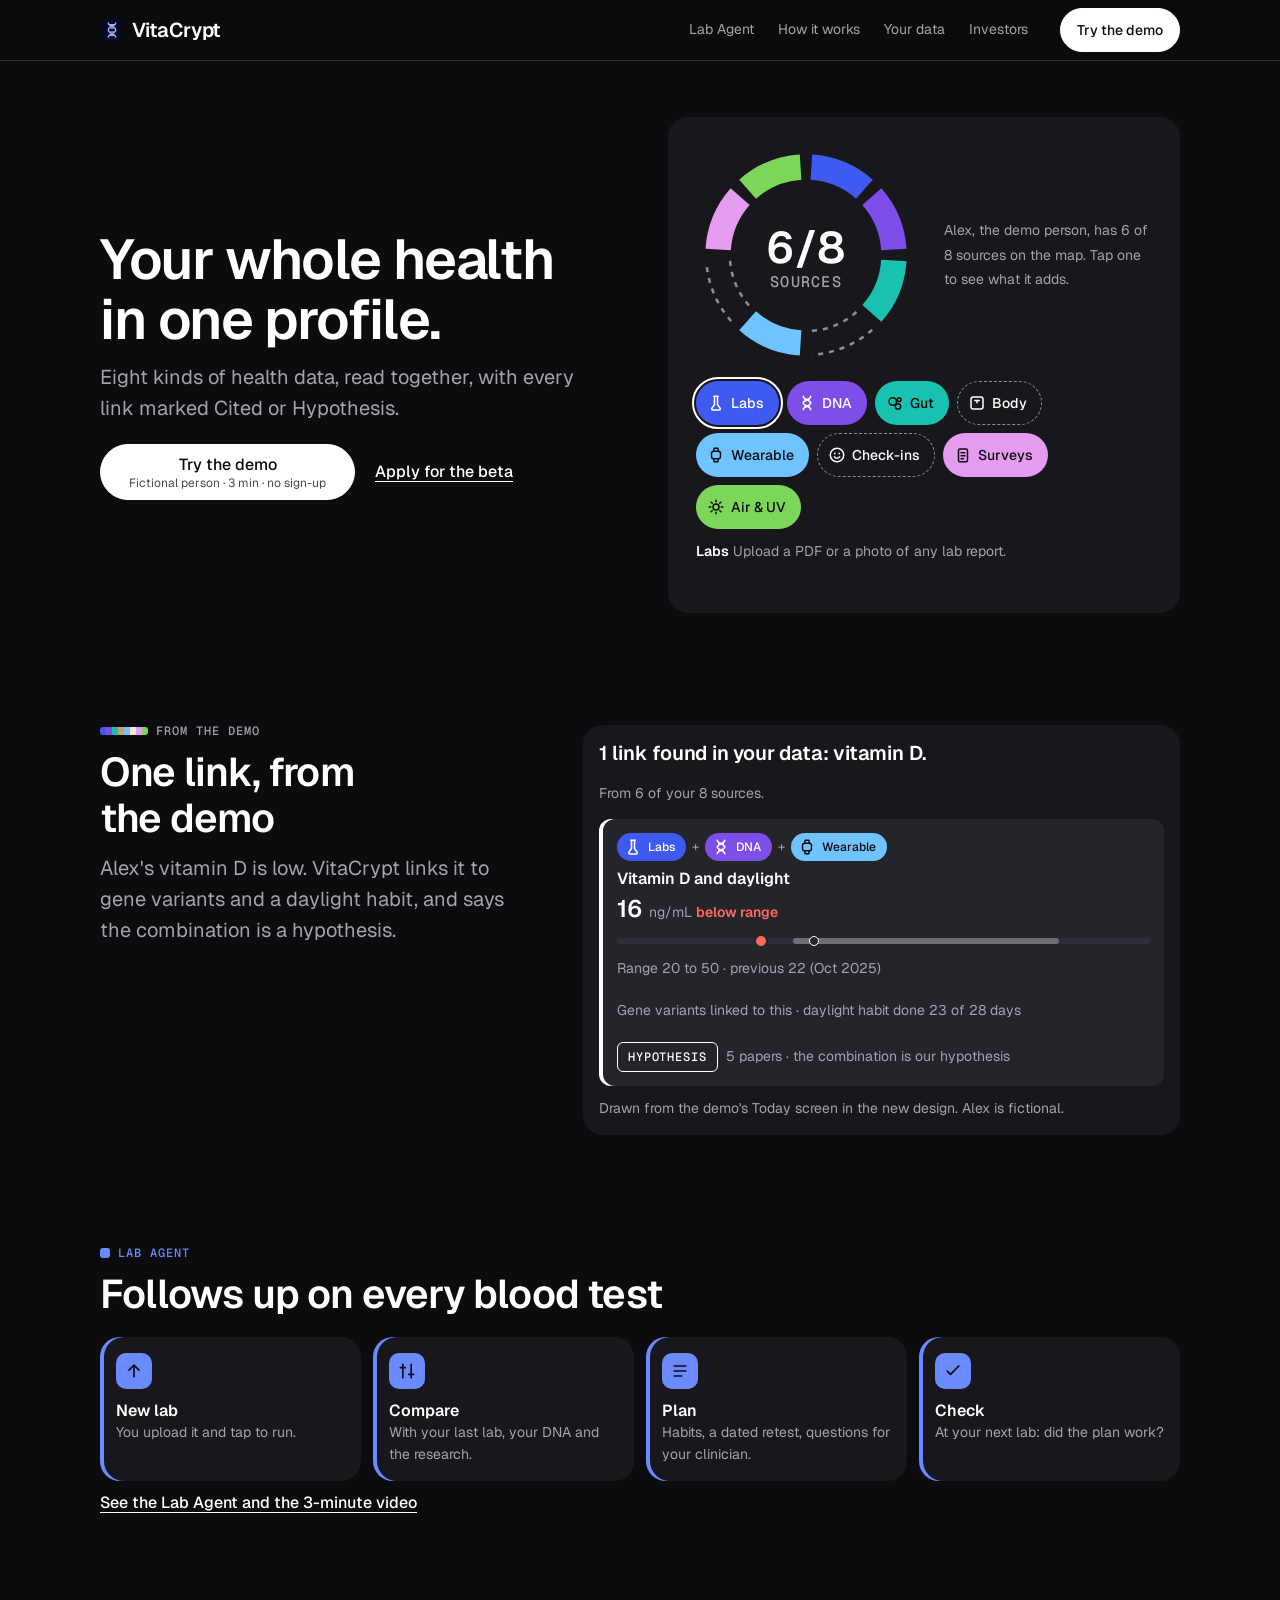
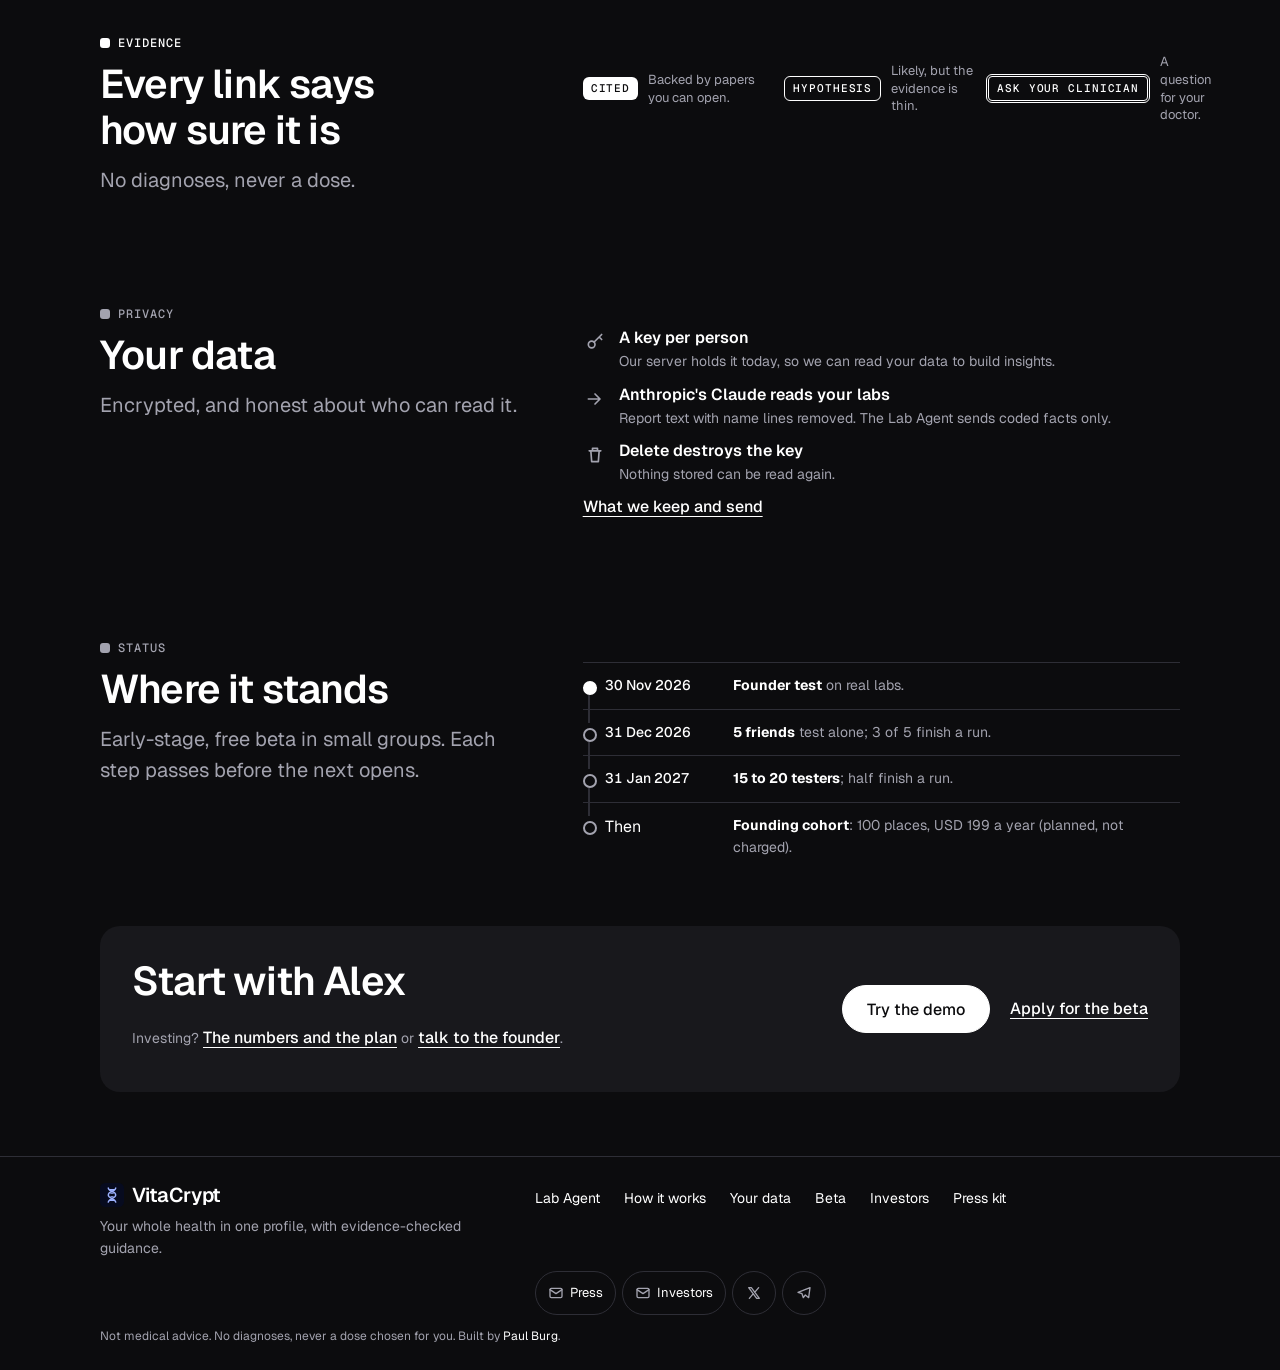
==== commit fb115fb5: "landing: condense platform and investor with visuals (number strips, privacy table, rows, swipe week" ====
--- a/index.html
+++ b/index.html
@@ -123,8 +123,8 @@
 <link rel="preconnect" href="https://fonts.googleapis.com">
 <link rel="preconnect" href="https://fonts.gstatic.com" crossorigin>
 <link rel="stylesheet" href="https://fonts.googleapis.com/css2?family=Geist:wght@400;500;600&family=Geist+Mono:wght@500&display=swap">
-<link rel="stylesheet" href="/assets/site.css?v=3">
-<script src="/assets/site.js?v=3" defer></script>
+<link rel="stylesheet" href="/assets/site.css?v=5">
+<script src="/assets/site.js?v=5" defer></script>
 </head>
 <body>
 <header class="top"><div class="wrap"><a class="wm" href="/"><img src="/img/vitacrypt-mark.svg" alt="" width="24" height="24"><span>Vita<i>Crypt</i></span></a><nav aria-label="Main"><a href="/agent">Lab Agent</a><a href="/platform.html">How it works</a><a href="/data">Your data</a><a href="/investor.html">Investors</a></nav><a class="btn p" href="https://app.vitacrypt.xyz/demo">Try the demo</a><button class="menu" type="button" aria-label="Open menu" aria-expanded="false" aria-controls="drawer"><svg class="ic" viewBox="0 0 24 24" aria-hidden="true"><path d="M4 7h16M4 12h16M4 17h16"/></svg></button></div></header>
--- a/assets/site.css
+++ b/assets/site.css
@@ -142,9 +142,7 @@
 @media (min-width:900px){.lab4{grid-template-columns:repeat(4,minmax(0,1fr))}}
 .close{background:var(--tile);border-radius:var(--r-tile);padding:24px;margin:8px 20px 32px}
 .foot{border-top:1px solid var(--line);padding:24px 0 40px;color:var(--dim);font-size:14px}
-.foot .row{display:flex;flex-wrap:wrap;gap:0 20px;margin-top:8px}
 .foot a{display:inline-flex;min-height:44px;align-items:center;text-decoration:none;color:var(--ink)}
-.foot .row+.row a{color:var(--dim)}
 .foot p{margin-top:8px}
 /* forms (beta) */
 label{display:block;font-weight:500;margin-bottom:6px}
@@ -208,7 +206,7 @@
 .vs tbody th{font-weight:600;width:34%}
 .vs td{color:var(--dim)}.vs td.us{color:var(--ink)}
 .vs .ic{width:16px;height:16px;position:absolute;left:0;top:12px}.vs td.us{position:relative;padding-left:22px}
-@media (max-width:640px){.vs thead{display:none}.vs tbody tr{display:grid;grid-template-columns:4fr 5fr;column-gap:12px;border-bottom:1px solid var(--line);padding:10px 0}.vs tbody th,.vs td{border:0;padding:0;width:auto}.vs tbody th{grid-column:1/-1;margin-bottom:6px}.vs.us1 tbody tr{grid-template-columns:5fr 4fr}.vs td.us .ic{top:20px}.vs td[data-l]::before{content:attr(data-l);display:block;font:500 11px/1.3 var(--mono);text-transform:uppercase;letter-spacing:.06em;color:var(--dim);margin-bottom:4px}.vs td.us[data-l]::before{color:var(--agent)}}
+@media (max-width:640px){.vs thead{display:none}.vs tbody tr{display:grid;grid-template-columns:4fr 5fr;column-gap:12px;border-bottom:1px solid var(--line);padding:10px 0}.vs tbody th,.vs td{border:0;padding:0;width:auto}.vs tbody th{grid-column:1/-1;margin-bottom:6px}.vs.us1 tbody tr{grid-template-columns:5fr 4fr}.vs td.us .ic{top:20px}.vs td[data-l]::before{content:attr(data-l);display:block;font:500 11px/1.3 var(--mono);text-transform:uppercase;letter-spacing:.06em;color:var(--dim);margin-bottom:4px}.vs td.us[data-l]::before{color:var(--ink)}.vs.ag td.us[data-l]::before{color:var(--agent)}}
 .y{color:var(--ink)}.n{color:var(--missing)}
 /* who-gets-what matrix */
 .wgww{overflow-x:auto;margin-top:16px;-webkit-overflow-scrolling:touch}
@@ -240,11 +238,12 @@
 .k-data::before{width:48px;height:8px;background:linear-gradient(90deg,var(--lab) 0 12.5%,var(--dna) 0 25%,var(--gut) 0 37.5%,var(--body) 0 50%,var(--wear) 0 62.5%,var(--chk) 0 75%,var(--sur) 0 87.5%,var(--air) 0)}
 .stat.ag b{color:var(--agent)}
 /* placeholder for app screens until the redesign ships */
-.ph{display:grid;place-items:center;align-content:center;gap:8px;aspect-ratio:9/16;max-height:320px;border:1.5px dashed var(--line);border-radius:var(--r-tile);background:var(--tile);color:var(--missing);text-align:center;padding:16px;font:500 11px/1.4 var(--mono);letter-spacing:.06em;text-transform:uppercase}
+.ph{display:grid;place-items:center;align-content:center;gap:8px;aspect-ratio:9/16;max-height:320px;border:1.5px dashed var(--missing);border-radius:var(--r-tile);background:var(--tile);color:var(--missing);text-align:center;padding:16px;font:500 11px/1.4 var(--mono);letter-spacing:.06em;text-transform:uppercase}
 .ph .ic{width:22px;height:22px}
 .ph b{display:block;font:600 14px/1.3 var(--font);letter-spacing:0;text-transform:none;color:var(--ink)}
-.strip figure .ph{aspect-ratio:9/16;max-height:240px;border-color:var(--missing)}
-.strip figure:has(.ph){flex-basis:150px}
+.strip figure .ph{aspect-ratio:9/16;max-height:240px}
+.ph{max-width:200px;max-height:300px}
+.strip.phs figure{flex-basis:150px}
 /* ring centre: N/8, no figure (app decision 27.11) */
 .ring .rc{font:600 26px/1 var(--font);fill:var(--ink)}.ring .rs{font:500 9px/1 var(--mono);fill:var(--dim);letter-spacing:.08em}
 /* drawn app card (home) */
@@ -259,6 +258,28 @@
 .rbar em{position:absolute;top:-2px;width:10px;height:10px;margin-left:-5px;border-radius:50%;border:1.5px solid #fff;background:var(--tile2)}
 .lkf{display:flex;flex-wrap:wrap;align-items:center;gap:8px}
 .lk figcaption{margin-top:6px}
+.sdots{display:grid;grid-template-columns:repeat(4,10px);gap:4px;padding:4px 0 8px;justify-content:start}.sdots i{width:10px;height:10px;border-radius:3px}
+.sdots.scat{grid-template-columns:repeat(4,10px);gap:6px 10px}.sdots.scat i:nth-child(odd){transform:translateY(3px)}
+.sdots .lab{background:var(--lab)}.sdots .dna{background:var(--dna)}.sdots .gut{background:var(--gut)}.sdots .body{background:var(--body)}.sdots .wear{background:var(--wear)}.sdots .chk{background:var(--chk)}.sdots .sur{background:var(--sur)}.sdots .air{background:var(--air)}
+.sqs{display:flex;gap:6px;flex:0 0 auto}
+.c-dna{color:#A88BF5!important}.c-air{color:var(--air)!important}.c-lab{color:#7F93FF!important}
+.wkc{margin-top:4px;gap:6px}
+.pl li.sc{display:inline-flex;align-items:center;gap:6px}.pl li.sc i{width:10px;height:10px;border-radius:3px}
+.pl .lab{background:var(--lab)}.pl .dna{background:var(--dna)}.pl .sur{background:var(--sur)}.pl .chk{background:var(--chk)}.pl .wear{background:var(--wear)}
+.wgw .hd{display:inline-block;width:8px;height:8px;border-radius:2px;margin:0 0 4px}.wgw .hd.lab{background:var(--lab)}.wgw .hd.dna{background:var(--dna)}.wgw .hd.air{background:var(--air)}
+@media (min-width:900px){.wgw .hd{margin:0 6px 0 0}}
+/* compact number strip */
+.nums{display:grid;grid-template-columns:repeat(4,minmax(0,1fr));gap:1px;margin-top:16px;background:var(--line);border-radius:var(--r-in);overflow:hidden}
+.nums li{background:var(--tile);padding:12px 10px;display:grid;gap:4px;align-content:start}
+.nums b{font:600 20px/1.1 var(--font);letter-spacing:-.01em;font-variant-numeric:tabular-nums}
+.nums span{font-size:12px;color:var(--dim);line-height:1.3}
+.nums small{display:block;font-size:11px;color:var(--dim);line-height:1.35;margin-top:2px}.nums li.ag b{color:var(--agent)}
+.nums.n2{grid-template-columns:repeat(2,minmax(0,1fr))}.nums.n3{grid-template-columns:repeat(3,minmax(0,1fr))}
+@media (min-width:900px){.nums.n2{grid-template-columns:repeat(4,minmax(0,1fr))}.nums li{padding:16px}.nums b{font-size:28px}.nums span{font-size:14px}}
+/* swipe row on phone */
+@media (max-width:899px){.swipe{display:flex;overflow-x:auto;scroll-snap-type:x mandatory;gap:12px;padding-bottom:8px;-webkit-overflow-scrolling:touch}.swipe>li{flex:0 0 84%;scroll-snap-align:start}}
+@media (min-width:900px){section .wrap>.rows.r2{grid-template-columns:repeat(2,minmax(0,1fr))}section .wrap>.rows.r3{grid-template-columns:repeat(3,minmax(0,1fr))}}
+@media (max-width:599px){.gates li{grid-template-columns:1fr;gap:2px}.gates time,.gates li>span{font:500 12px/1.4 var(--mono);letter-spacing:.06em;text-transform:uppercase;color:var(--dim)}}
 /* compact footer */
 .foot{padding:20px 0 24px}
 .fg{display:grid;gap:12px}
@@ -266,11 +287,11 @@
 .fg .tag{margin-top:2px;display:none}
 .fg>div:first-child{display:flex;align-items:center;justify-content:space-between;gap:12px}
 .fl{display:grid;grid-template-columns:repeat(3,minmax(0,1fr));gap:0 12px}
-.fl a{min-height:40px!important}
+.fl a{min-height:44px!important}
 .fc{display:flex;flex-wrap:wrap;gap:6px}
-.fc a{display:inline-flex!important;align-items:center;gap:6px;min-height:40px!important;padding:0 10px;border:1px solid var(--line);border-radius:999px;color:var(--ink)!important;font-size:13px}
+.fc a{display:inline-flex!important;align-items:center;gap:6px;min-height:44px!important;padding:0 12px;border:1px solid var(--line);border-radius:999px;color:var(--ink)!important;font-size:13px}
 .fc .ic{width:16px;height:16px;color:var(--dim)}
-.fc a[aria-label]{width:40px;padding:0;justify-content:center}
+.fc a[aria-label]{width:44px;padding:0;justify-content:center}
 .fd{font-size:12px;margin:0!important}
 @media (min-width:900px){.fg .tag{display:block}.fg>div:first-child{display:block}.fg{grid-template-columns:1.2fr 2fr;align-items:start;column-gap:48px}.fl{grid-template-columns:repeat(6,auto);justify-content:start;gap:0 24px}.fc{grid-column:2}.fd{grid-column:1/-1}}
 /* timeline with dots */
